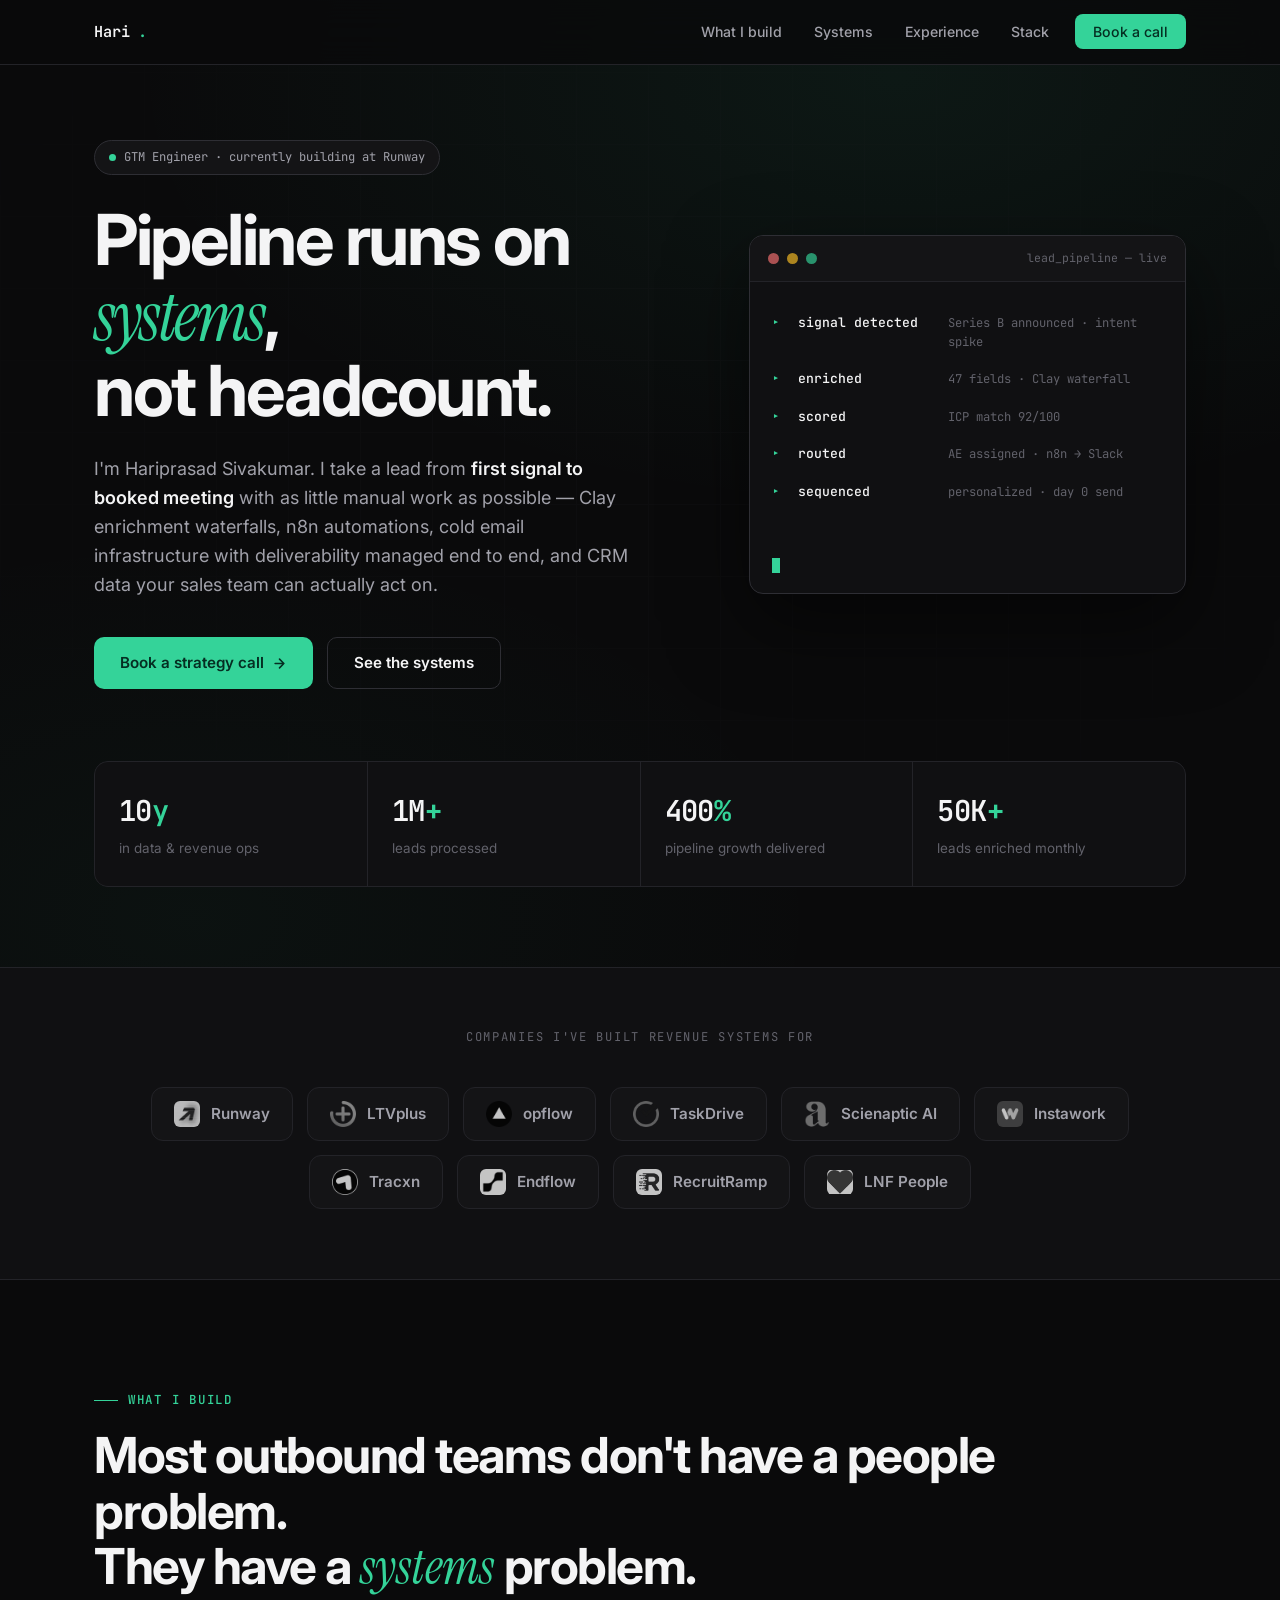
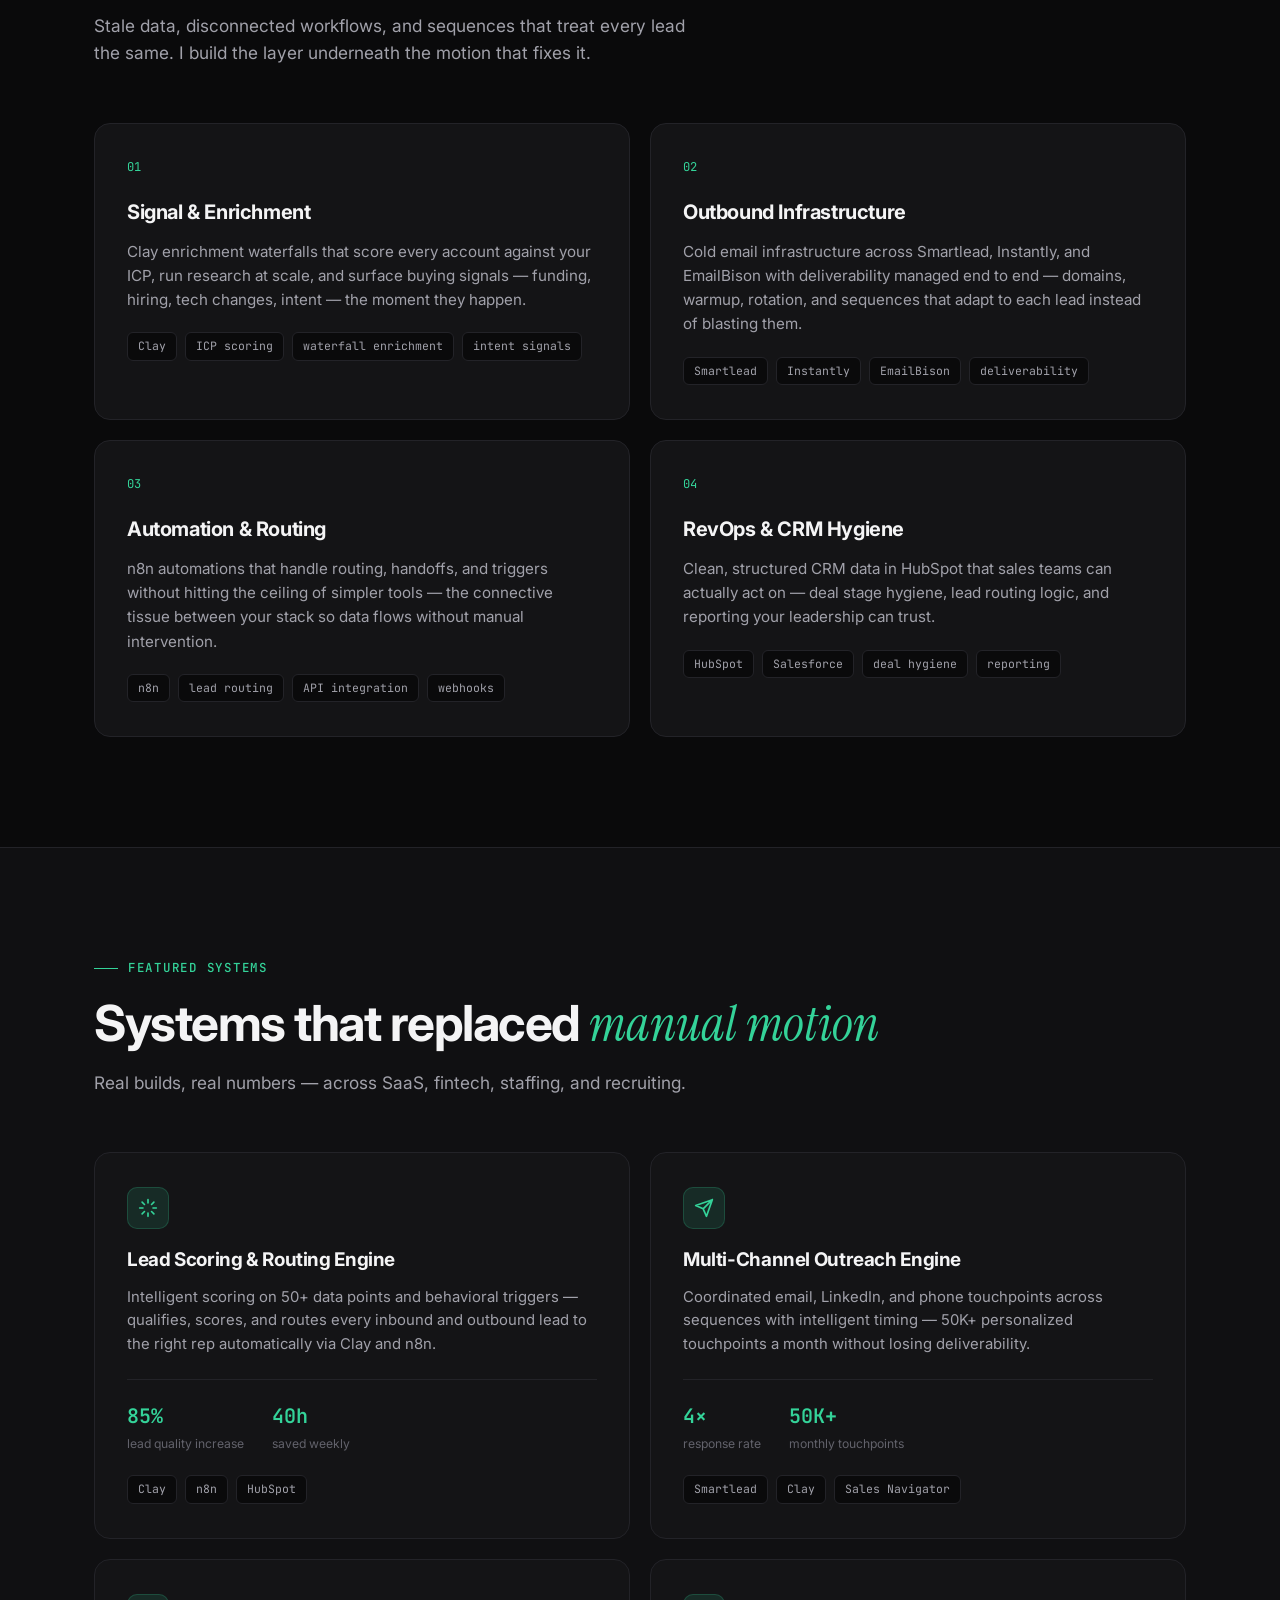
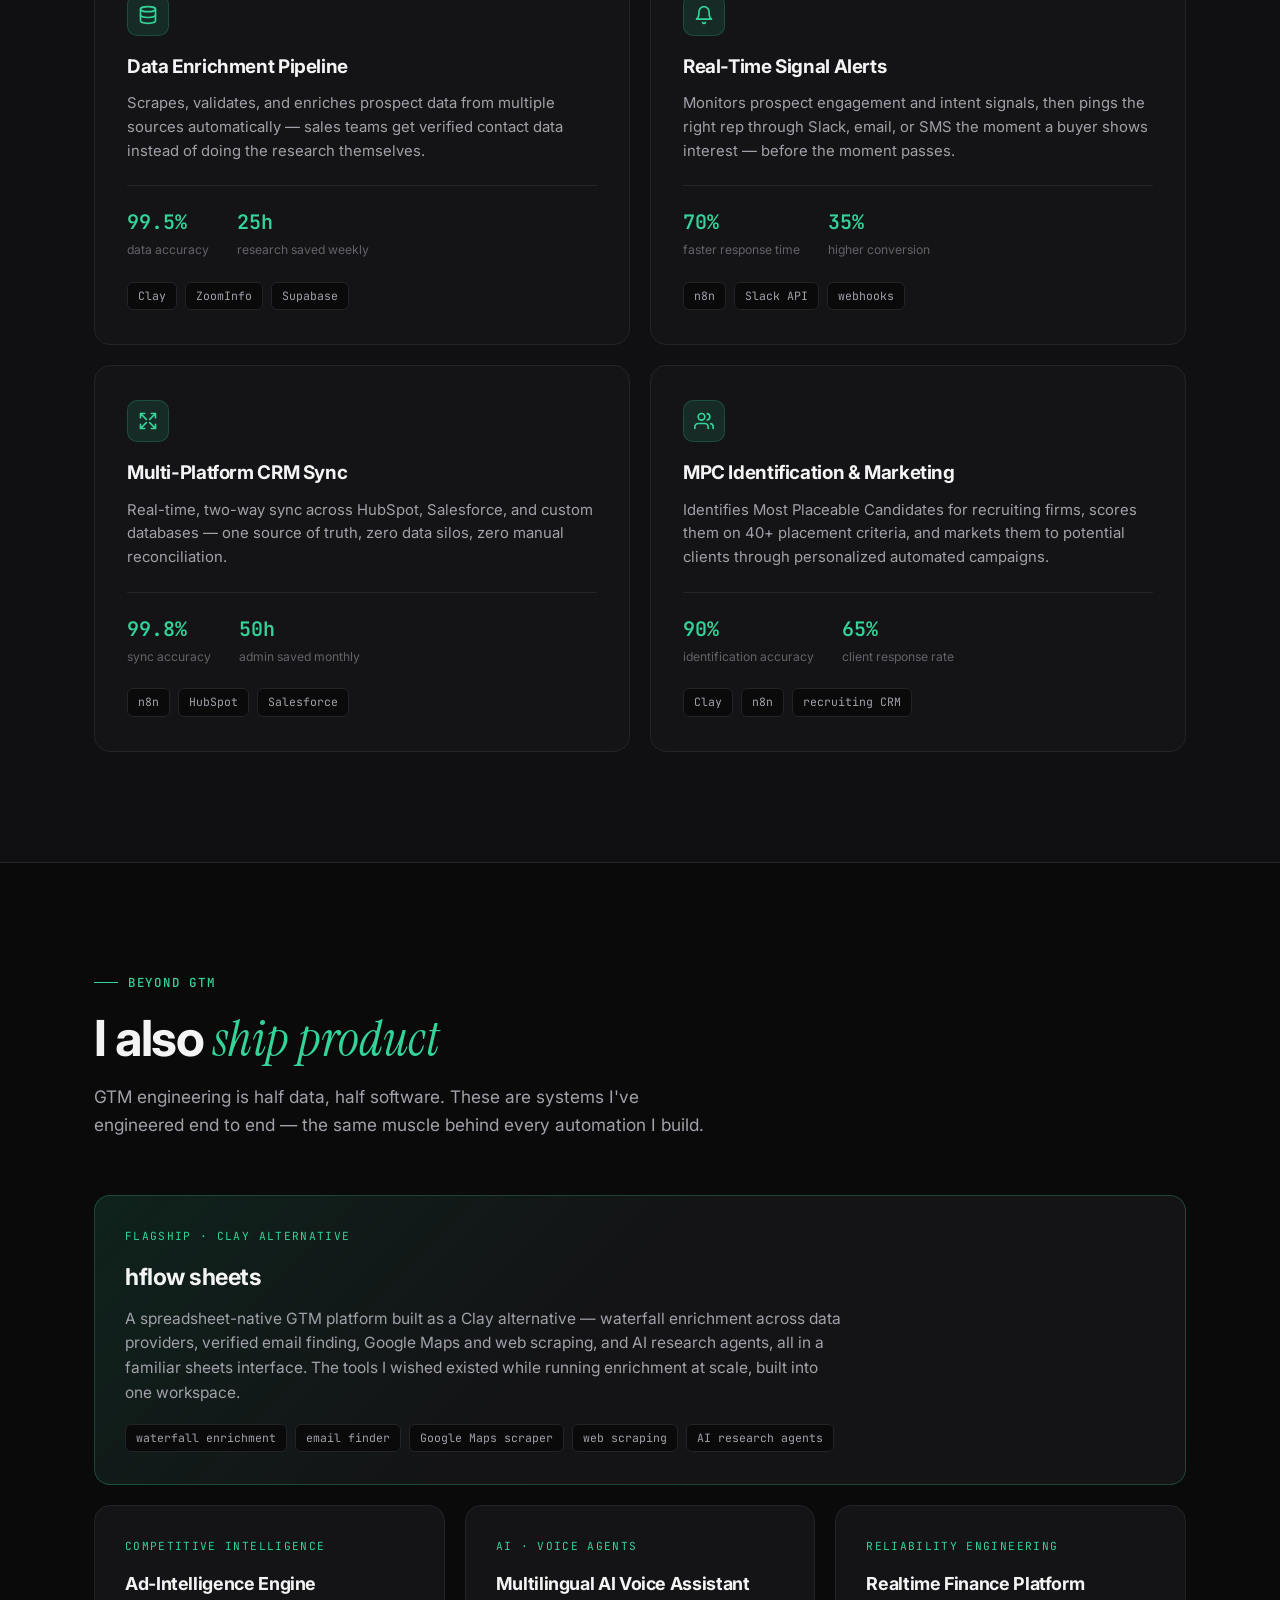
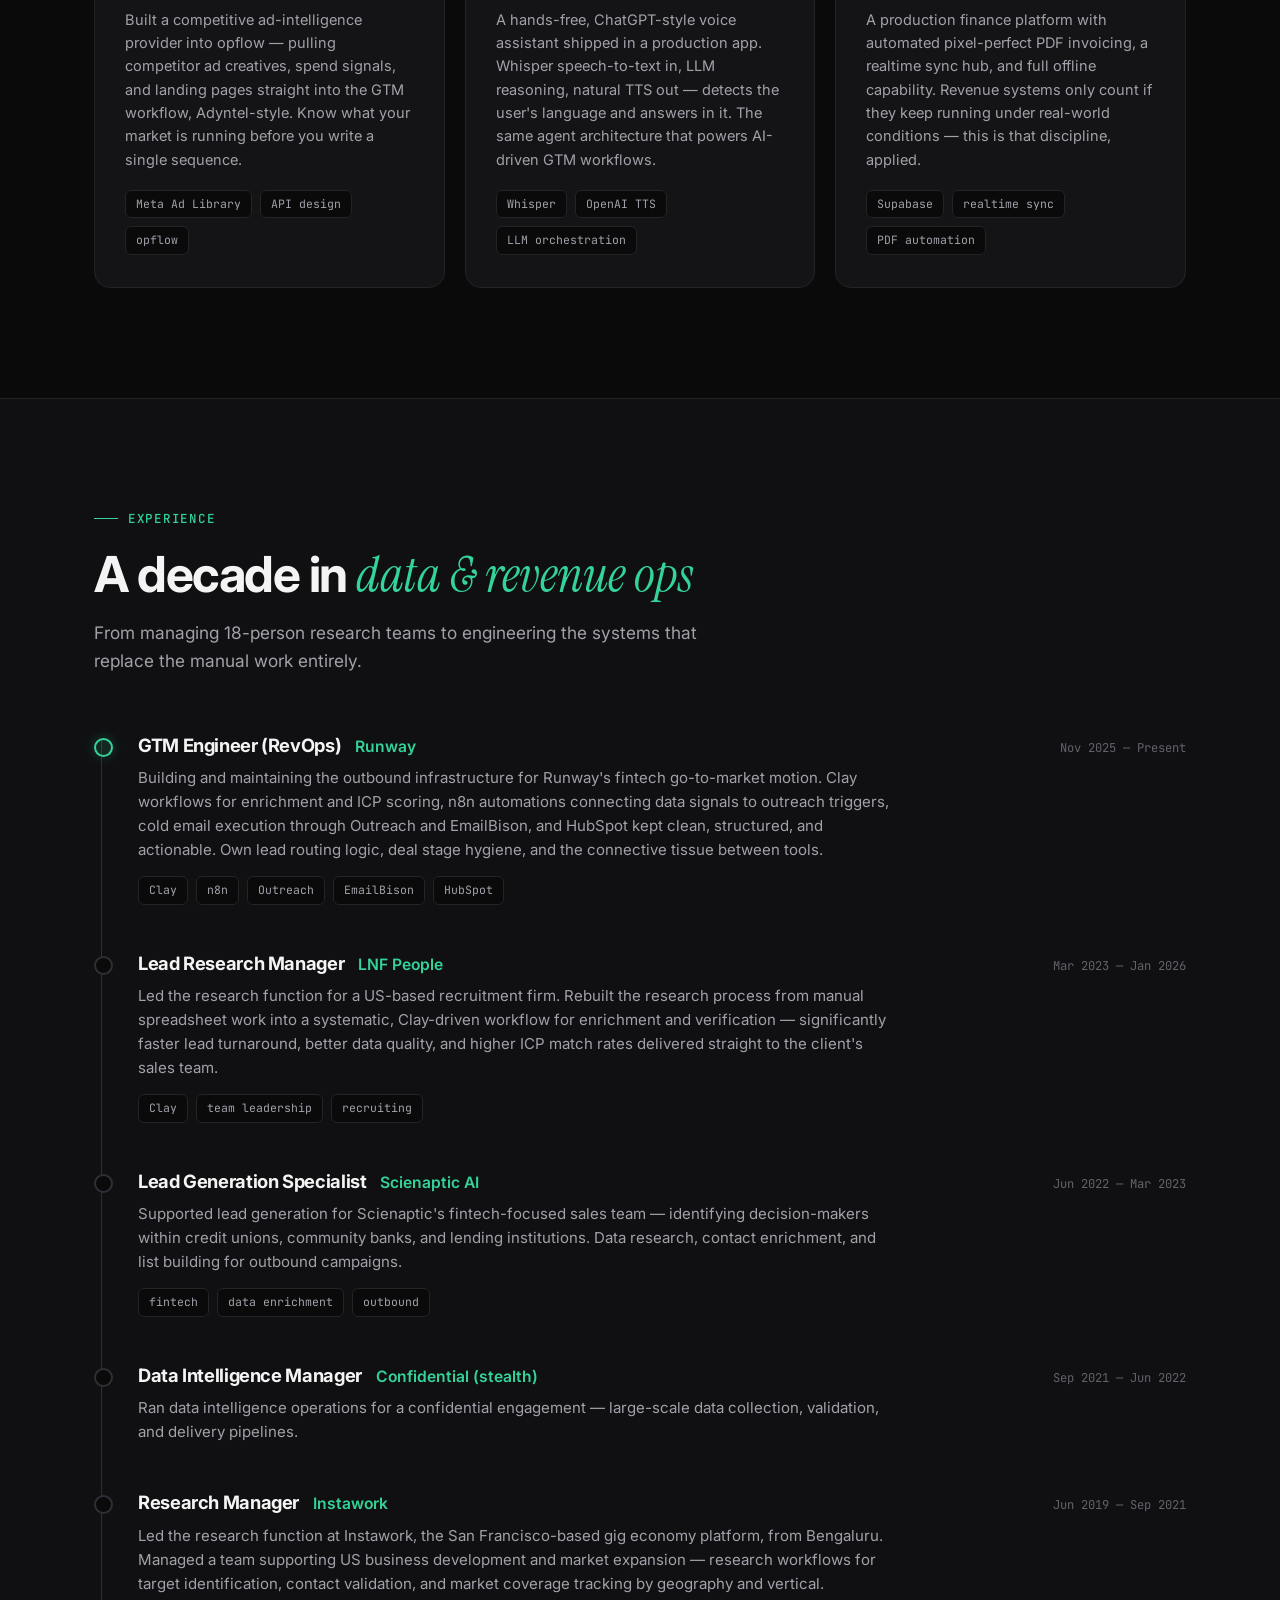
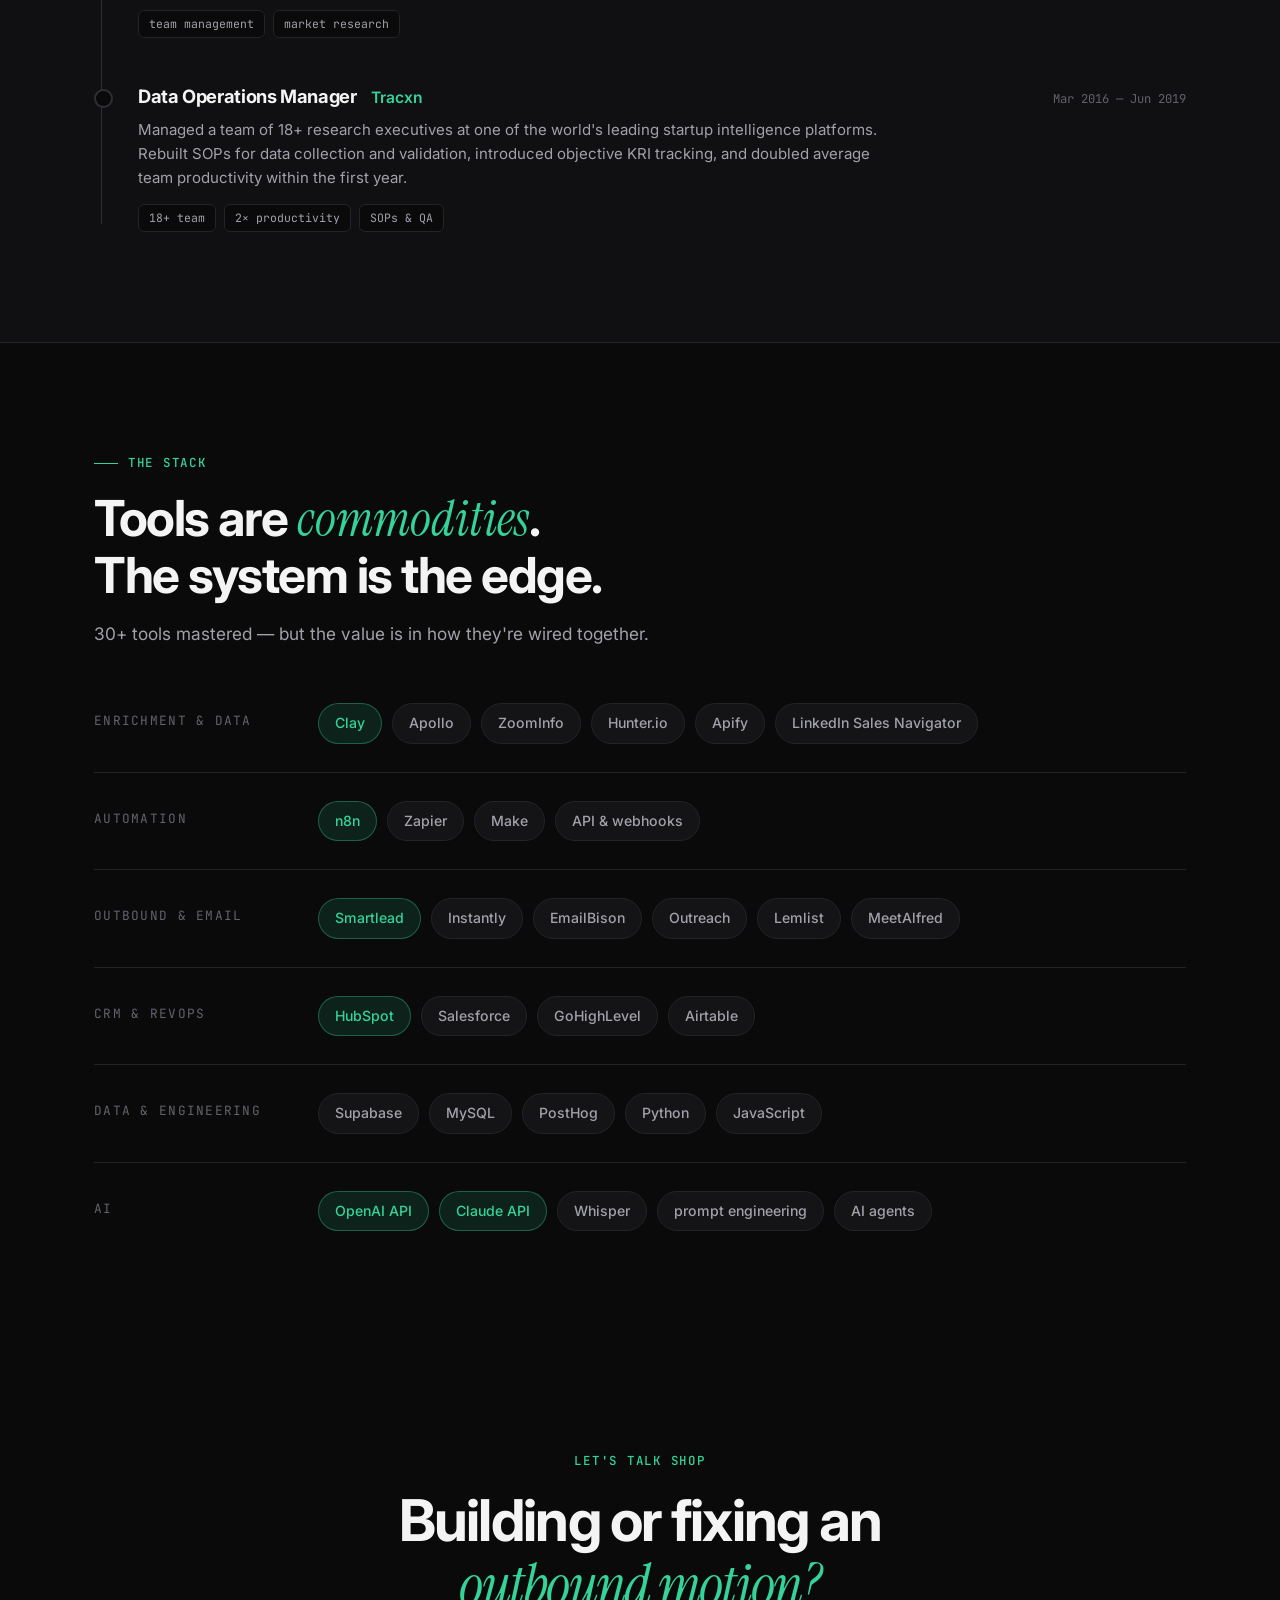
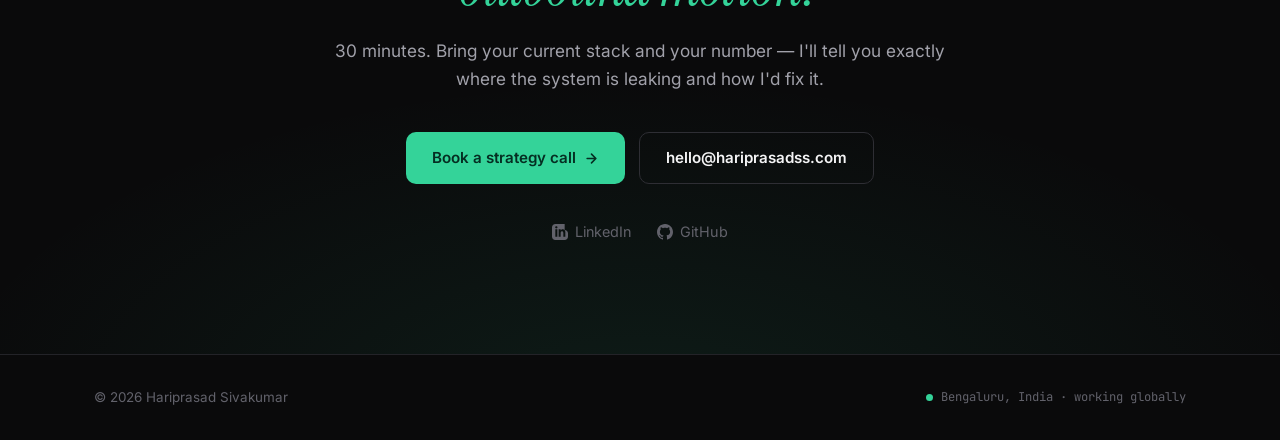
==== index.html @ 4c41e84b "Complete portfolio revamp: dark redesign, Netlify config, updated experience and clients - New singl" ====
<!DOCTYPE html>
<html lang="en">
<head>
    <meta charset="UTF-8">
    <meta name="viewport" content="width=device-width, initial-scale=1.0">
    <title>Hariprasad Sivakumar — GTM Engineer</title>
    <meta name="description" content="GTM Engineer. I take a lead from first signal to booked meeting with systems, not headcount. Clay, n8n, HubSpot, Smartlead. 10 years in data and revenue ops.">
    <meta property="og:title" content="Hariprasad Sivakumar — GTM Engineer">
    <meta property="og:description" content="I take a lead from first signal to booked meeting with systems, not headcount.">
    <meta property="og:type" content="website">
    <link rel="icon" href="data:image/svg+xml,%3Csvg xmlns='http://www.w3.org/2000/svg' viewBox='0 0 32 32'%3E%3Crect width='32' height='32' rx='7' fill='%230a0a0b'/%3E%3Cpath d='M9 7v18M23 7v18M9 16h14' stroke='%2334d399' stroke-width='3' stroke-linecap='round'/%3E%3C/svg%3E">
    <link rel="preconnect" href="https://fonts.googleapis.com">
    <link rel="preconnect" href="https://fonts.gstatic.com" crossorigin>
    <link href="https://fonts.googleapis.com/css2?family=Inter:wght@400;500;600;700;800&family=Instrument+Serif:ital@0;1&family=JetBrains+Mono:wght@400;500;600&display=swap" rel="stylesheet">
    <style>
        :root {
            --bg: #0a0a0b;
            --bg-elevated: #101012;
            --surface: #141416;
            --surface-hover: #1a1a1d;
            --border: #232328;
            --border-strong: #2e2e34;
            --text: #f4f4f5;
            --text-secondary: #a1a1aa;
            --text-muted: #62626b;
            --accent: #34d399;
            --accent-dim: rgba(52, 211, 153, 0.12);
            --accent-glow: rgba(52, 211, 153, 0.25);
            --serif: 'Instrument Serif', Georgia, serif;
            --mono: 'JetBrains Mono', ui-monospace, monospace;
            --sans: 'Inter', -apple-system, sans-serif;
        }

        * { margin: 0; padding: 0; box-sizing: border-box; }

        html { scroll-behavior: smooth; scroll-padding-top: 90px; }

        body {
            font-family: var(--sans);
            background: var(--bg);
            color: var(--text);
            line-height: 1.6;
            -webkit-font-smoothing: antialiased;
            overflow-x: hidden;
        }

        ::selection { background: var(--accent); color: #052e22; }

        /* ---------- Shared ---------- */
        .container { max-width: 1140px; margin: 0 auto; padding: 0 24px; }

        section { padding: 110px 0; }

        .kicker {
            font-family: var(--mono);
            font-size: 0.78rem;
            font-weight: 500;
            letter-spacing: 0.14em;
            text-transform: uppercase;
            color: var(--accent);
            display: flex;
            align-items: center;
            gap: 10px;
            margin-bottom: 18px;
        }

        .kicker::before {
            content: '';
            width: 24px;
            height: 1px;
            background: var(--accent);
        }

        .section-title {
            font-size: clamp(2rem, 4.5vw, 3.1rem);
            font-weight: 700;
            letter-spacing: -0.03em;
            line-height: 1.12;
            margin-bottom: 16px;
        }

        .section-title em {
            font-family: var(--serif);
            font-style: italic;
            font-weight: 400;
            color: var(--accent);
            letter-spacing: 0;
        }

        .section-sub {
            color: var(--text-secondary);
            font-size: 1.08rem;
            max-width: 620px;
        }

        /* Scroll reveal */
        .reveal {
            opacity: 0;
            transform: translateY(24px);
            transition: opacity 0.7s ease, transform 0.7s ease;
        }
        .reveal.visible { opacity: 1; transform: translateY(0); }

        @media (prefers-reduced-motion: reduce) {
            html { scroll-behavior: auto; }
            *, *::before, *::after { animation: none !important; transition: none !important; }
            .reveal { opacity: 1; transform: none; }
        }

        /* ---------- Nav ---------- */
        nav {
            position: fixed;
            top: 0; left: 0; right: 0;
            z-index: 100;
            background: rgba(10, 10, 11, 0.78);
            backdrop-filter: blur(16px);
            -webkit-backdrop-filter: blur(16px);
            border-bottom: 1px solid var(--border);
        }

        .nav-inner {
            max-width: 1140px;
            margin: 0 auto;
            padding: 0 24px;
            height: 64px;
            display: flex;
            align-items: center;
            justify-content: space-between;
        }

        .nav-logo {
            font-family: var(--mono);
            font-weight: 600;
            font-size: 0.95rem;
            color: var(--text);
            text-decoration: none;
            display: flex;
            align-items: center;
            gap: 8px;
        }

        .nav-logo .dot { color: var(--accent); }

        .nav-links {
            display: flex;
            align-items: center;
            gap: 4px;
            list-style: none;
        }

        .nav-links a {
            color: var(--text-secondary);
            text-decoration: none;
            font-size: 0.88rem;
            font-weight: 500;
            padding: 8px 14px;
            border-radius: 8px;
            transition: color 0.2s, background 0.2s;
        }

        .nav-links a:hover { color: var(--text); background: var(--surface); }

        .nav-cta {
            font-size: 0.88rem;
            font-weight: 600;
            color: #052e22 !important;
            background: var(--accent);
            padding: 9px 18px !important;
            border-radius: 8px;
            margin-left: 8px;
            transition: transform 0.2s, box-shadow 0.2s;
        }

        .nav-cta:hover {
            background: var(--accent) !important;
            color: #052e22 !important;
            transform: translateY(-1px);
            box-shadow: 0 4px 20px var(--accent-glow);
        }

        @media (max-width: 760px) {
            .nav-links li:not(.nav-cta-li) { display: none; }
        }

        /* ---------- Hero ---------- */
        .hero {
            min-height: 100vh;
            display: flex;
            align-items: center;
            padding: 140px 0 80px;
            position: relative;
        }

        .hero::before {
            content: '';
            position: absolute;
            inset: 0;
            background:
                radial-gradient(ellipse 60% 45% at 70% 8%, rgba(52, 211, 153, 0.07), transparent),
                radial-gradient(ellipse 50% 40% at 15% 95%, rgba(52, 211, 153, 0.04), transparent);
            pointer-events: none;
        }

        .hero::after {
            content: '';
            position: absolute;
            inset: 0;
            background-image:
                linear-gradient(var(--border) 1px, transparent 1px),
                linear-gradient(90deg, var(--border) 1px, transparent 1px);
            background-size: 72px 72px;
            opacity: 0.18;
            mask-image: radial-gradient(ellipse 70% 60% at 50% 40%, black, transparent);
            -webkit-mask-image: radial-gradient(ellipse 70% 60% at 50% 40%, black, transparent);
            pointer-events: none;
        }

        .hero-grid {
            display: grid;
            grid-template-columns: 1.15fr 0.85fr;
            gap: 64px;
            align-items: center;
            position: relative;
            z-index: 1;
        }

        .hero-badge {
            display: inline-flex;
            align-items: center;
            gap: 8px;
            font-family: var(--mono);
            font-size: 0.76rem;
            color: var(--text-secondary);
            border: 1px solid var(--border-strong);
            background: var(--surface);
            padding: 7px 14px;
            border-radius: 100px;
            margin-bottom: 28px;
        }

        .pulse {
            width: 7px; height: 7px;
            background: var(--accent);
            border-radius: 50%;
            animation: pulse 2s ease-in-out infinite;
        }

        @keyframes pulse {
            0%, 100% { box-shadow: 0 0 0 0 var(--accent-glow); }
            50% { box-shadow: 0 0 0 6px transparent; }
        }

        .hero h1 {
            font-size: clamp(2.6rem, 6vw, 4.4rem);
            font-weight: 700;
            letter-spacing: -0.035em;
            line-height: 1.06;
            margin-bottom: 26px;
        }

        .hero h1 em {
            font-family: var(--serif);
            font-style: italic;
            font-weight: 400;
            color: var(--accent);
        }

        .hero-sub {
            font-size: 1.13rem;
            color: var(--text-secondary);
            max-width: 540px;
            margin-bottom: 38px;
        }

        .hero-sub strong { color: var(--text); font-weight: 600; }

        .hero-ctas { display: flex; gap: 14px; flex-wrap: wrap; }

        .btn {
            display: inline-flex;
            align-items: center;
            gap: 8px;
            font-size: 0.95rem;
            font-weight: 600;
            text-decoration: none;
            padding: 13px 26px;
            border-radius: 10px;
            transition: transform 0.2s, box-shadow 0.2s, background 0.2s, border-color 0.2s;
        }

        .btn-primary {
            background: var(--accent);
            color: #052e22;
        }

        .btn-primary:hover {
            transform: translateY(-2px);
            box-shadow: 0 8px 30px var(--accent-glow);
        }

        .btn-ghost {
            color: var(--text);
            border: 1px solid var(--border-strong);
            background: transparent;
        }

        .btn-ghost:hover {
            border-color: var(--accent);
            background: var(--accent-dim);
            transform: translateY(-2px);
        }

        /* Terminal card */
        .terminal {
            background: var(--bg-elevated);
            border: 1px solid var(--border-strong);
            border-radius: 14px;
            overflow: hidden;
            box-shadow: 0 30px 80px rgba(0, 0, 0, 0.5);
            font-family: var(--mono);
        }

        .terminal-bar {
            display: flex;
            align-items: center;
            gap: 8px;
            padding: 13px 18px;
            border-bottom: 1px solid var(--border);
            background: var(--surface);
        }

        .t-dot { width: 11px; height: 11px; border-radius: 50%; background: var(--border-strong); }
        .t-dot:nth-child(1) { background: #f87171aa; }
        .t-dot:nth-child(2) { background: #fbbf24aa; }
        .t-dot:nth-child(3) { background: #34d399aa; }

        .terminal-bar span {
            margin-left: auto;
            font-size: 0.72rem;
            color: var(--text-muted);
        }

        .terminal-body { padding: 22px 22px 18px; min-height: 290px; }

        .t-line {
            display: flex;
            align-items: baseline;
            gap: 12px;
            font-size: 0.82rem;
            padding: 8px 0;
            opacity: 0;
            transform: translateX(-8px);
            transition: opacity 0.45s ease, transform 0.45s ease;
        }

        .t-line.on { opacity: 1; transform: translateX(0); }

        .t-step { color: var(--accent); width: 14px; flex-shrink: 0; }
        .t-label { color: var(--text); font-weight: 500; width: 138px; flex-shrink: 0; }
        .t-detail { color: var(--text-muted); font-size: 0.76rem; }

        .t-line.t-final .t-label, .t-line.t-final .t-detail { color: var(--accent); }

        .t-cursor {
            display: inline-block;
            width: 8px; height: 15px;
            background: var(--accent);
            vertical-align: text-bottom;
            animation: blink 1s step-end infinite;
            margin-top: 10px;
        }

        @keyframes blink { 50% { opacity: 0; } }

        /* Hero stats */
        .hero-stats {
            display: grid;
            grid-template-columns: repeat(4, 1fr);
            gap: 1px;
            background: var(--border);
            border: 1px solid var(--border);
            border-radius: 14px;
            overflow: hidden;
            margin-top: 72px;
            position: relative;
            z-index: 1;
        }

        .stat {
            background: var(--bg-elevated);
            padding: 26px 24px;
        }

        .stat-num {
            font-family: var(--mono);
            font-size: 1.8rem;
            font-weight: 600;
            color: var(--text);
            letter-spacing: -0.02em;
        }

        .stat-num span { color: var(--accent); }

        .stat-label {
            font-size: 0.84rem;
            color: var(--text-muted);
            margin-top: 4px;
        }

        @media (max-width: 920px) {
            .hero-grid { grid-template-columns: 1fr; gap: 48px; }
            .hero { min-height: auto; }
            .hero-stats { grid-template-columns: repeat(2, 1fr); }
        }

        /* ---------- Logo wall ---------- */
        .logos { padding: 60px 0 70px; border-top: 1px solid var(--border); border-bottom: 1px solid var(--border); background: var(--bg-elevated); }

        .logos-title {
            text-align: center;
            font-family: var(--mono);
            font-size: 0.76rem;
            letter-spacing: 0.14em;
            text-transform: uppercase;
            color: var(--text-muted);
            margin-bottom: 40px;
        }

        .logo-grid {
            display: flex;
            flex-wrap: wrap;
            justify-content: center;
            gap: 14px;
        }

        .logo-item {
            display: flex;
            align-items: center;
            gap: 11px;
            padding: 13px 22px;
            background: var(--surface);
            border: 1px solid var(--border);
            border-radius: 12px;
            transition: border-color 0.25s, transform 0.25s;
        }

        .logo-item:hover { border-color: var(--border-strong); transform: translateY(-2px); }

        .logo-item img {
            width: 26px; height: 26px;
            border-radius: 6px;
            object-fit: contain;
            filter: grayscale(100%);
            opacity: 0.75;
            transition: filter 0.25s, opacity 0.25s;
        }

        .logo-item:hover img { filter: grayscale(0%); opacity: 1; }

        .logo-item.text-only img { display: none; }

        .logo-item span {
            font-weight: 600;
            font-size: 0.95rem;
            color: var(--text-secondary);
            white-space: nowrap;
        }

        .logo-item:hover span { color: var(--text); }

        /* ---------- Pillars ---------- */
        .pillars-grid {
            display: grid;
            grid-template-columns: repeat(2, 1fr);
            gap: 20px;
            margin-top: 56px;
        }

        .pillar {
            background: var(--surface);
            border: 1px solid var(--border);
            border-radius: 16px;
            padding: 34px 32px;
            transition: border-color 0.25s, transform 0.25s;
            position: relative;
            overflow: hidden;
        }

        .pillar::after {
            content: '';
            position: absolute;
            top: 0; left: 32px; right: 32px;
            height: 1px;
            background: linear-gradient(90deg, transparent, var(--accent-glow), transparent);
            opacity: 0;
            transition: opacity 0.3s;
        }

        .pillar:hover { border-color: var(--border-strong); transform: translateY(-3px); }
        .pillar:hover::after { opacity: 1; }

        .pillar-num {
            font-family: var(--mono);
            font-size: 0.76rem;
            color: var(--accent);
            margin-bottom: 18px;
            display: block;
        }

        .pillar h3 { font-size: 1.25rem; font-weight: 700; letter-spacing: -0.02em; margin-bottom: 12px; }

        .pillar p { color: var(--text-secondary); font-size: 0.95rem; }

        .pillar-tags { display: flex; flex-wrap: wrap; gap: 8px; margin-top: 20px; }

        .tag {
            font-family: var(--mono);
            font-size: 0.72rem;
            color: var(--text-secondary);
            background: var(--bg);
            border: 1px solid var(--border);
            padding: 4px 10px;
            border-radius: 6px;
        }

        @media (max-width: 760px) { .pillars-grid { grid-template-columns: 1fr; } }

        /* ---------- Systems (case studies) ---------- */
        .systems { background: var(--bg-elevated); border-top: 1px solid var(--border); border-bottom: 1px solid var(--border); }

        .systems-grid {
            display: grid;
            grid-template-columns: repeat(2, 1fr);
            gap: 20px;
            margin-top: 56px;
        }

        .system-card {
            background: var(--surface);
            border: 1px solid var(--border);
            border-radius: 16px;
            padding: 34px 32px;
            display: flex;
            flex-direction: column;
            transition: border-color 0.25s, transform 0.25s;
        }

        .system-card:hover { border-color: var(--border-strong); transform: translateY(-3px); }

        .system-head {
            display: flex;
            align-items: center;
            justify-content: space-between;
            margin-bottom: 16px;
        }

        .system-icon {
            width: 42px; height: 42px;
            border-radius: 10px;
            background: var(--accent-dim);
            border: 1px solid rgba(52, 211, 153, 0.2);
            display: flex;
            align-items: center;
            justify-content: center;
            color: var(--accent);
        }

        .system-icon svg { width: 20px; height: 20px; }

        .system-card h3 { font-size: 1.18rem; font-weight: 700; letter-spacing: -0.02em; margin-bottom: 10px; }

        .system-card > p { color: var(--text-secondary); font-size: 0.93rem; flex-grow: 1; }

        .system-metrics {
            display: flex;
            gap: 28px;
            margin: 22px 0;
            padding-top: 20px;
            border-top: 1px solid var(--border);
        }

        .metric .m-num {
            font-family: var(--mono);
            font-size: 1.25rem;
            font-weight: 600;
            color: var(--accent);
        }

        .metric .m-label { font-size: 0.76rem; color: var(--text-muted); margin-top: 2px; }

        .system-tags { display: flex; flex-wrap: wrap; gap: 8px; }

        @media (max-width: 760px) { .systems-grid { grid-template-columns: 1fr; } }

        /* ---------- Builds (beyond GTM) ---------- */
        .builds-grid {
            display: grid;
            grid-template-columns: repeat(3, 1fr);
            gap: 20px;
            margin-top: 56px;
        }

        .build-card {
            background: var(--surface);
            border: 1px solid var(--border);
            border-radius: 16px;
            padding: 32px 30px;
            transition: border-color 0.25s, transform 0.25s;
        }

        .build-card:hover { border-color: var(--border-strong); transform: translateY(-3px); }

        .build-card.flagship {
            grid-column: 1 / -1;
            border-color: rgba(52, 211, 153, 0.25);
            background: linear-gradient(135deg, var(--accent-dim) 0%, var(--surface) 45%);
        }

        .build-card.flagship h3 { font-size: 1.45rem; }

        .build-card.flagship p { max-width: 720px; font-size: 0.97rem; }

        .build-kicker {
            font-family: var(--mono);
            font-size: 0.7rem;
            letter-spacing: 0.12em;
            text-transform: uppercase;
            color: var(--accent);
            margin-bottom: 14px;
            display: block;
        }

        .build-card h3 { font-size: 1.12rem; font-weight: 700; letter-spacing: -0.02em; margin-bottom: 10px; }

        .build-card p { color: var(--text-secondary); font-size: 0.91rem; margin-bottom: 18px; }

        @media (max-width: 860px) { .builds-grid { grid-template-columns: 1fr; } }

        /* ---------- Experience ---------- */
        .experience { background: var(--bg-elevated); border-top: 1px solid var(--border); border-bottom: 1px solid var(--border); }

        .timeline { margin-top: 56px; position: relative; }

        .timeline::before {
            content: '';
            position: absolute;
            left: 7px;
            top: 8px; bottom: 8px;
            width: 1px;
            background: var(--border-strong);
        }

        .t-entry {
            position: relative;
            padding: 0 0 44px 44px;
        }

        .t-entry:last-child { padding-bottom: 0; }

        .t-entry::before {
            content: '';
            position: absolute;
            left: 0;
            top: 7px;
            width: 15px; height: 15px;
            border-radius: 50%;
            background: var(--bg);
            border: 2px solid var(--border-strong);
            transition: border-color 0.25s, box-shadow 0.25s;
        }

        .t-entry:hover::before, .t-entry.current::before {
            border-color: var(--accent);
            box-shadow: 0 0 12px var(--accent-glow);
        }

        .t-entry.current::before { background: var(--accent-dim); }

        .t-meta {
            display: flex;
            align-items: baseline;
            gap: 14px;
            flex-wrap: wrap;
            margin-bottom: 6px;
        }

        .t-role { font-size: 1.15rem; font-weight: 700; letter-spacing: -0.02em; }

        .t-company { color: var(--accent); font-weight: 600; font-size: 0.98rem; }

        .t-dates {
            font-family: var(--mono);
            font-size: 0.76rem;
            color: var(--text-muted);
            margin-left: auto;
        }

        .t-entry p { color: var(--text-secondary); font-size: 0.94rem; max-width: 760px; }

        .t-entry .pillar-tags { margin-top: 14px; }

        /* ---------- Stack ---------- */
        .stack-groups { margin-top: 56px; display: flex; flex-direction: column; gap: 28px; }

        .stack-group {
            display: grid;
            grid-template-columns: 200px 1fr;
            gap: 24px;
            padding-bottom: 28px;
            border-bottom: 1px solid var(--border);
        }

        .stack-group:last-child { border-bottom: none; padding-bottom: 0; }

        .stack-group-name {
            font-family: var(--mono);
            font-size: 0.8rem;
            letter-spacing: 0.1em;
            text-transform: uppercase;
            color: var(--text-muted);
            padding-top: 8px;
        }

        .stack-chips { display: flex; flex-wrap: wrap; gap: 10px; }

        .chip {
            font-size: 0.88rem;
            font-weight: 500;
            color: var(--text-secondary);
            background: var(--surface);
            border: 1px solid var(--border);
            padding: 8px 16px;
            border-radius: 100px;
            transition: border-color 0.2s, color 0.2s, transform 0.2s;
        }

        .chip:hover { border-color: var(--accent); color: var(--text); transform: translateY(-2px); }

        .chip.featured { border-color: rgba(52, 211, 153, 0.35); color: var(--accent); background: var(--accent-dim); }

        @media (max-width: 700px) { .stack-group { grid-template-columns: 1fr; gap: 12px; } }

        /* ---------- Contact ---------- */
        .contact {
            text-align: center;
            position: relative;
            overflow: hidden;
        }

        .contact::before {
            content: '';
            position: absolute;
            inset: 0;
            background: radial-gradient(ellipse 55% 55% at 50% 110%, rgba(52, 211, 153, 0.09), transparent);
            pointer-events: none;
        }

        .contact-inner { position: relative; z-index: 1; max-width: 680px; margin: 0 auto; }

        .contact .kicker { justify-content: center; }
        .contact .kicker::before { display: none; }

        .contact h2 {
            font-size: clamp(2.2rem, 5vw, 3.6rem);
            font-weight: 700;
            letter-spacing: -0.03em;
            line-height: 1.1;
            margin-bottom: 20px;
        }

        .contact h2 em {
            font-family: var(--serif);
            font-style: italic;
            font-weight: 400;
            color: var(--accent);
        }

        .contact p { color: var(--text-secondary); font-size: 1.08rem; margin-bottom: 40px; }

        .contact-ctas { display: flex; gap: 14px; justify-content: center; flex-wrap: wrap; margin-bottom: 36px; }

        .contact-links {
            display: flex;
            gap: 26px;
            justify-content: center;
            font-size: 0.9rem;
        }

        .contact-links a {
            color: var(--text-muted);
            text-decoration: none;
            transition: color 0.2s;
            display: inline-flex;
            align-items: center;
            gap: 7px;
        }

        .contact-links a:hover { color: var(--accent); }

        .contact-links svg { width: 16px; height: 16px; }

        /* ---------- Footer ---------- */
        footer {
            border-top: 1px solid var(--border);
            padding: 32px 0;
        }

        .footer-inner {
            display: flex;
            align-items: center;
            justify-content: space-between;
            gap: 16px;
            flex-wrap: wrap;
        }

        footer p { font-size: 0.84rem; color: var(--text-muted); }

        footer .footer-loc {
            font-family: var(--mono);
            font-size: 0.76rem;
            display: flex;
            align-items: center;
            gap: 8px;
        }
    </style>
</head>
<body>

    <!-- ============ NAV ============ -->
    <nav>
        <div class="nav-inner">
            <a href="#" class="nav-logo">Hari<span class="dot">.</span></a>
            <ul class="nav-links">
                <li><a href="#work">What I build</a></li>
                <li><a href="#systems">Systems</a></li>
                <li><a href="#experience">Experience</a></li>
                <li><a href="#stack">Stack</a></li>
                <li class="nav-cta-li"><a href="https://calendly.com/harigtm/30min" target="_blank" rel="noopener" class="nav-cta">Book a call</a></li>
            </ul>
        </div>
    </nav>

    <!-- ============ HERO ============ -->
    <header class="hero">
        <div class="container">
            <div class="hero-grid">
                <div>
                    <div class="hero-badge"><span class="pulse"></span> GTM Engineer · currently building at Runway</div>
                    <h1>Pipeline runs on <em>systems</em>,<br>not headcount.</h1>
                    <p class="hero-sub">I'm Hariprasad Sivakumar. I take a lead from <strong>first signal to booked meeting</strong> with as little manual work as possible — Clay enrichment waterfalls, n8n automations, cold email infrastructure with deliverability managed end to end, and CRM data your sales team can actually act on.</p>
                    <div class="hero-ctas">
                        <a href="https://calendly.com/harigtm/30min" target="_blank" rel="noopener" class="btn btn-primary">Book a strategy call
                            <svg width="15" height="15" viewBox="0 0 24 24" fill="none" stroke="currentColor" stroke-width="2.5" stroke-linecap="round" stroke-linejoin="round"><path d="M5 12h14M12 5l7 7-7 7"/></svg>
                        </a>
                        <a href="#systems" class="btn btn-ghost">See the systems</a>
                    </div>
                </div>
                <div class="terminal" aria-hidden="true">
                    <div class="terminal-bar">
                        <div class="t-dot"></div><div class="t-dot"></div><div class="t-dot"></div>
                        <span>lead_pipeline — live</span>
                    </div>
                    <div class="terminal-body" id="pipeline">
                        <div class="t-line"><span class="t-step">▸</span><span class="t-label">signal detected</span><span class="t-detail">Series B announced · intent spike</span></div>
                        <div class="t-line"><span class="t-step">▸</span><span class="t-label">enriched</span><span class="t-detail">47 fields · Clay waterfall</span></div>
                        <div class="t-line"><span class="t-step">▸</span><span class="t-label">scored</span><span class="t-detail">ICP match 92/100</span></div>
                        <div class="t-line"><span class="t-step">▸</span><span class="t-label">routed</span><span class="t-detail">AE assigned · n8n → Slack</span></div>
                        <div class="t-line"><span class="t-step">▸</span><span class="t-label">sequenced</span><span class="t-detail">personalized · day 0 send</span></div>
                        <div class="t-line t-final"><span class="t-step">✓</span><span class="t-label">meeting booked</span><span class="t-detail">calendar invite accepted</span></div>
                        <span class="t-cursor"></span>
                    </div>
                </div>
            </div>
            <div class="hero-stats reveal">
                <div class="stat"><div class="stat-num">10<span>y</span></div><div class="stat-label">in data &amp; revenue ops</div></div>
                <div class="stat"><div class="stat-num">1M<span>+</span></div><div class="stat-label">leads processed</div></div>
                <div class="stat"><div class="stat-num">400<span>%</span></div><div class="stat-label">pipeline growth delivered</div></div>
                <div class="stat"><div class="stat-num">50K<span>+</span></div><div class="stat-label">leads enriched monthly</div></div>
            </div>
        </div>
    </header>

    <!-- ============ LOGO WALL ============ -->
    <div class="logos">
        <div class="container">
            <div class="logos-title">Companies I've built revenue systems for</div>
            <div class="logo-grid">
                <div class="logo-item"><img src="assets/logos/runway.png" alt="Runway logo" loading="lazy" onerror="this.parentElement.classList.add('text-only')"><span>Runway</span></div>
                <div class="logo-item"><img src="assets/logos/ltvplus.png" alt="LTVplus logo" loading="lazy" onerror="this.parentElement.classList.add('text-only')"><span>LTVplus</span></div>
                <div class="logo-item"><img src="assets/logos/opflow.png" alt="opflow logo" loading="lazy" onerror="this.parentElement.classList.add('text-only')"><span>opflow</span></div>
                <div class="logo-item"><img src="assets/logos/taskdrive.png" alt="TaskDrive logo" loading="lazy" onerror="this.parentElement.classList.add('text-only')"><span>TaskDrive</span></div>
                <div class="logo-item"><img src="assets/logos/scienaptic.png" alt="Scienaptic AI logo" loading="lazy" onerror="this.parentElement.classList.add('text-only')"><span>Scienaptic AI</span></div>
                <div class="logo-item"><img src="assets/logos/instawork.png" alt="Instawork logo" loading="lazy" onerror="this.parentElement.classList.add('text-only')"><span>Instawork</span></div>
                <div class="logo-item"><img src="assets/logos/tracxn.png" alt="Tracxn logo" loading="lazy" onerror="this.parentElement.classList.add('text-only')"><span>Tracxn</span></div>
                <div class="logo-item"><img src="assets/logos/endflow.png" alt="Endflow logo" loading="lazy" onerror="this.parentElement.classList.add('text-only')"><span>Endflow</span></div>
                <div class="logo-item"><img src="assets/logos/recruitramp.png" alt="RecruitRamp logo" loading="lazy" onerror="this.parentElement.classList.add('text-only')"><span>RecruitRamp</span></div>
                <div class="logo-item"><img src="assets/logos/lnfpeople.png" alt="LNF People logo" loading="lazy" onerror="this.parentElement.classList.add('text-only')"><span>LNF People</span></div>
            </div>
        </div>
    </div>

    <!-- ============ PILLARS ============ -->
    <section id="work">
        <div class="container">
            <div class="reveal">
                <div class="kicker">What I build</div>
                <h2 class="section-title">Most outbound teams don't have a people problem.<br>They have a <em>systems</em> problem.</h2>
                <p class="section-sub">Stale data, disconnected workflows, and sequences that treat every lead the same. I build the layer underneath the motion that fixes it.</p>
            </div>
            <div class="pillars-grid">
                <div class="pillar reveal">
                    <span class="pillar-num">01</span>
                    <h3>Signal &amp; Enrichment</h3>
                    <p>Clay enrichment waterfalls that score every account against your ICP, run research at scale, and surface buying signals — funding, hiring, tech changes, intent — the moment they happen.</p>
                    <div class="pillar-tags"><span class="tag">Clay</span><span class="tag">ICP scoring</span><span class="tag">waterfall enrichment</span><span class="tag">intent signals</span></div>
                </div>
                <div class="pillar reveal">
                    <span class="pillar-num">02</span>
                    <h3>Outbound Infrastructure</h3>
                    <p>Cold email infrastructure across Smartlead, Instantly, and EmailBison with deliverability managed end to end — domains, warmup, rotation, and sequences that adapt to each lead instead of blasting them.</p>
                    <div class="pillar-tags"><span class="tag">Smartlead</span><span class="tag">Instantly</span><span class="tag">EmailBison</span><span class="tag">deliverability</span></div>
                </div>
                <div class="pillar reveal">
                    <span class="pillar-num">03</span>
                    <h3>Automation &amp; Routing</h3>
                    <p>n8n automations that handle routing, handoffs, and triggers without hitting the ceiling of simpler tools — the connective tissue between your stack so data flows without manual intervention.</p>
                    <div class="pillar-tags"><span class="tag">n8n</span><span class="tag">lead routing</span><span class="tag">API integration</span><span class="tag">webhooks</span></div>
                </div>
                <div class="pillar reveal">
                    <span class="pillar-num">04</span>
                    <h3>RevOps &amp; CRM Hygiene</h3>
                    <p>Clean, structured CRM data in HubSpot that sales teams can actually act on — deal stage hygiene, lead routing logic, and reporting your leadership can trust.</p>
                    <div class="pillar-tags"><span class="tag">HubSpot</span><span class="tag">Salesforce</span><span class="tag">deal hygiene</span><span class="tag">reporting</span></div>
                </div>
            </div>
        </div>
    </section>

    <!-- ============ SYSTEMS ============ -->
    <section class="systems" id="systems">
        <div class="container">
            <div class="reveal">
                <div class="kicker">Featured systems</div>
                <h2 class="section-title">Systems that replaced <em>manual motion</em></h2>
                <p class="section-sub">Real builds, real numbers — across SaaS, fintech, staffing, and recruiting.</p>
            </div>
            <div class="systems-grid">
                <div class="system-card reveal">
                    <div class="system-head">
                        <div class="system-icon"><svg viewBox="0 0 24 24" fill="none" stroke="currentColor" stroke-width="2" stroke-linecap="round" stroke-linejoin="round"><path d="M12 2v4M12 18v4M4.93 4.93l2.83 2.83M16.24 16.24l2.83 2.83M2 12h4M18 12h4M4.93 19.07l2.83-2.83M16.24 7.76l2.83-2.83"/></svg></div>
                    </div>
                    <h3>Lead Scoring &amp; Routing Engine</h3>
                    <p>Intelligent scoring on 50+ data points and behavioral triggers — qualifies, scores, and routes every inbound and outbound lead to the right rep automatically via Clay and n8n.</p>
                    <div class="system-metrics">
                        <div class="metric"><div class="m-num">85%</div><div class="m-label">lead quality increase</div></div>
                        <div class="metric"><div class="m-num">40h</div><div class="m-label">saved weekly</div></div>
                    </div>
                    <div class="system-tags"><span class="tag">Clay</span><span class="tag">n8n</span><span class="tag">HubSpot</span></div>
                </div>
                <div class="system-card reveal">
                    <div class="system-head">
                        <div class="system-icon"><svg viewBox="0 0 24 24" fill="none" stroke="currentColor" stroke-width="2" stroke-linecap="round" stroke-linejoin="round"><path d="M22 2L11 13M22 2l-7 20-4-9-9-4 20-7z"/></svg></div>
                    </div>
                    <h3>Multi-Channel Outreach Engine</h3>
                    <p>Coordinated email, LinkedIn, and phone touchpoints across sequences with intelligent timing — 50K+ personalized touchpoints a month without losing deliverability.</p>
                    <div class="system-metrics">
                        <div class="metric"><div class="m-num">4×</div><div class="m-label">response rate</div></div>
                        <div class="metric"><div class="m-num">50K+</div><div class="m-label">monthly touchpoints</div></div>
                    </div>
                    <div class="system-tags"><span class="tag">Smartlead</span><span class="tag">Clay</span><span class="tag">Sales Navigator</span></div>
                </div>
                <div class="system-card reveal">
                    <div class="system-head">
                        <div class="system-icon"><svg viewBox="0 0 24 24" fill="none" stroke="currentColor" stroke-width="2" stroke-linecap="round" stroke-linejoin="round"><ellipse cx="12" cy="5" rx="9" ry="3"/><path d="M21 12c0 1.66-4 3-9 3s-9-1.34-9-3"/><path d="M3 5v14c0 1.66 4 3 9 3s9-1.34 9-3V5"/></svg></div>
                    </div>
                    <h3>Data Enrichment Pipeline</h3>
                    <p>Scrapes, validates, and enriches prospect data from multiple sources automatically — sales teams get verified contact data instead of doing the research themselves.</p>
                    <div class="system-metrics">
                        <div class="metric"><div class="m-num">99.5%</div><div class="m-label">data accuracy</div></div>
                        <div class="metric"><div class="m-num">25h</div><div class="m-label">research saved weekly</div></div>
                    </div>
                    <div class="system-tags"><span class="tag">Clay</span><span class="tag">ZoomInfo</span><span class="tag">Supabase</span></div>
                </div>
                <div class="system-card reveal">
                    <div class="system-head">
                        <div class="system-icon"><svg viewBox="0 0 24 24" fill="none" stroke="currentColor" stroke-width="2" stroke-linecap="round" stroke-linejoin="round"><path d="M18 8A6 6 0 0 0 6 8c0 7-3 9-3 9h18s-3-2-3-9"/><path d="M13.73 21a2 2 0 0 1-3.46 0"/></svg></div>
                    </div>
                    <h3>Real-Time Signal Alerts</h3>
                    <p>Monitors prospect engagement and intent signals, then pings the right rep through Slack, email, or SMS the moment a buyer shows interest — before the moment passes.</p>
                    <div class="system-metrics">
                        <div class="metric"><div class="m-num">70%</div><div class="m-label">faster response time</div></div>
                        <div class="metric"><div class="m-num">35%</div><div class="m-label">higher conversion</div></div>
                    </div>
                    <div class="system-tags"><span class="tag">n8n</span><span class="tag">Slack API</span><span class="tag">webhooks</span></div>
                </div>
                <div class="system-card reveal">
                    <div class="system-head">
                        <div class="system-icon"><svg viewBox="0 0 24 24" fill="none" stroke="currentColor" stroke-width="2" stroke-linecap="round" stroke-linejoin="round"><path d="M16 3h5v5M8 3H3v5M3 16v5h5M21 16v5h-5M21 3l-7 7M3 3l7 7M3 21l7-7M21 21l-7-7"/></svg></div>
                    </div>
                    <h3>Multi-Platform CRM Sync</h3>
                    <p>Real-time, two-way sync across HubSpot, Salesforce, and custom databases — one source of truth, zero data silos, zero manual reconciliation.</p>
                    <div class="system-metrics">
                        <div class="metric"><div class="m-num">99.8%</div><div class="m-label">sync accuracy</div></div>
                        <div class="metric"><div class="m-num">50h</div><div class="m-label">admin saved monthly</div></div>
                    </div>
                    <div class="system-tags"><span class="tag">n8n</span><span class="tag">HubSpot</span><span class="tag">Salesforce</span></div>
                </div>
                <div class="system-card reveal">
                    <div class="system-head">
                        <div class="system-icon"><svg viewBox="0 0 24 24" fill="none" stroke="currentColor" stroke-width="2" stroke-linecap="round" stroke-linejoin="round"><path d="M17 21v-2a4 4 0 0 0-4-4H5a4 4 0 0 0-4 4v2"/><circle cx="9" cy="7" r="4"/><path d="M23 21v-2a4 4 0 0 0-3-3.87M16 3.13a4 4 0 0 1 0 7.75"/></svg></div>
                    </div>
                    <h3>MPC Identification &amp; Marketing</h3>
                    <p>Identifies Most Placeable Candidates for recruiting firms, scores them on 40+ placement criteria, and markets them to potential clients through personalized automated campaigns.</p>
                    <div class="system-metrics">
                        <div class="metric"><div class="m-num">90%</div><div class="m-label">identification accuracy</div></div>
                        <div class="metric"><div class="m-num">65%</div><div class="m-label">client response rate</div></div>
                    </div>
                    <div class="system-tags"><span class="tag">Clay</span><span class="tag">n8n</span><span class="tag">recruiting CRM</span></div>
                </div>
            </div>
        </div>
    </section>

    <!-- ============ BUILDS (beyond GTM) ============ -->
    <section id="builds">
        <div class="container">
            <div class="reveal">
                <div class="kicker">Beyond GTM</div>
                <h2 class="section-title">I also <em>ship product</em></h2>
                <p class="section-sub">GTM engineering is half data, half software. These are systems I've engineered end to end — the same muscle behind every automation I build.</p>
            </div>
            <div class="builds-grid">
                <div class="build-card flagship reveal">
                    <span class="build-kicker">Flagship · Clay alternative</span>
                    <h3>hflow sheets</h3>
                    <p>A spreadsheet-native GTM platform built as a Clay alternative — waterfall enrichment across data providers, verified email finding, Google Maps and web scraping, and AI research agents, all in a familiar sheets interface. The tools I wished existed while running enrichment at scale, built into one workspace.</p>
                    <div class="system-tags"><span class="tag">waterfall enrichment</span><span class="tag">email finder</span><span class="tag">Google Maps scraper</span><span class="tag">web scraping</span><span class="tag">AI research agents</span></div>
                </div>
                <div class="build-card reveal">
                    <span class="build-kicker">Competitive intelligence</span>
                    <h3>Ad-Intelligence Engine</h3>
                    <p>Built a competitive ad-intelligence provider into opflow — pulling competitor ad creatives, spend signals, and landing pages straight into the GTM workflow, Adyntel-style. Know what your market is running before you write a single sequence.</p>
                    <div class="system-tags"><span class="tag">Meta Ad Library</span><span class="tag">API design</span><span class="tag">opflow</span></div>
                </div>
                <div class="build-card reveal">
                    <span class="build-kicker">AI · Voice agents</span>
                    <h3>Multilingual AI Voice Assistant</h3>
                    <p>A hands-free, ChatGPT-style voice assistant shipped in a production app. Whisper speech-to-text in, LLM reasoning, natural TTS out — detects the user's language and answers in it. The same agent architecture that powers AI-driven GTM workflows.</p>
                    <div class="system-tags"><span class="tag">Whisper</span><span class="tag">OpenAI TTS</span><span class="tag">LLM orchestration</span></div>
                </div>
                <div class="build-card reveal">
                    <span class="build-kicker">Reliability engineering</span>
                    <h3>Realtime Finance Platform</h3>
                    <p>A production finance platform with automated pixel-perfect PDF invoicing, a realtime sync hub, and full offline capability. Revenue systems only count if they keep running under real-world conditions — this is that discipline, applied.</p>
                    <div class="system-tags"><span class="tag">Supabase</span><span class="tag">realtime sync</span><span class="tag">PDF automation</span></div>
                </div>
            </div>
        </div>
    </section>

    <!-- ============ EXPERIENCE ============ -->
    <section class="experience" id="experience">
        <div class="container">
            <div class="reveal">
                <div class="kicker">Experience</div>
                <h2 class="section-title">A decade in <em>data &amp; revenue ops</em></h2>
                <p class="section-sub">From managing 18-person research teams to engineering the systems that replace the manual work entirely.</p>
            </div>
            <div class="timeline">
                <div class="t-entry current reveal">
                    <div class="t-meta">
                        <span class="t-role">GTM Engineer (RevOps)</span>
                        <span class="t-company">Runway</span>
                        <span class="t-dates">Nov 2025 — Present</span>
                    </div>
                    <p>Building and maintaining the outbound infrastructure for Runway's fintech go-to-market motion. Clay workflows for enrichment and ICP scoring, n8n automations connecting data signals to outreach triggers, cold email execution through Outreach and EmailBison, and HubSpot kept clean, structured, and actionable. Own lead routing logic, deal stage hygiene, and the connective tissue between tools.</p>
                    <div class="pillar-tags"><span class="tag">Clay</span><span class="tag">n8n</span><span class="tag">Outreach</span><span class="tag">EmailBison</span><span class="tag">HubSpot</span></div>
                </div>
                <div class="t-entry reveal">
                    <div class="t-meta">
                        <span class="t-role">Lead Research Manager</span>
                        <span class="t-company">LNF People</span>
                        <span class="t-dates">Mar 2023 — Jan 2026</span>
                    </div>
                    <p>Led the research function for a US-based recruitment firm. Rebuilt the research process from manual spreadsheet work into a systematic, Clay-driven workflow for enrichment and verification — significantly faster lead turnaround, better data quality, and higher ICP match rates delivered straight to the client's sales team.</p>
                    <div class="pillar-tags"><span class="tag">Clay</span><span class="tag">team leadership</span><span class="tag">recruiting</span></div>
                </div>
                <div class="t-entry reveal">
                    <div class="t-meta">
                        <span class="t-role">Lead Generation Specialist</span>
                        <span class="t-company">Scienaptic AI</span>
                        <span class="t-dates">Jun 2022 — Mar 2023</span>
                    </div>
                    <p>Supported lead generation for Scienaptic's fintech-focused sales team — identifying decision-makers within credit unions, community banks, and lending institutions. Data research, contact enrichment, and list building for outbound campaigns.</p>
                    <div class="pillar-tags"><span class="tag">fintech</span><span class="tag">data enrichment</span><span class="tag">outbound</span></div>
                </div>
                <div class="t-entry reveal">
                    <div class="t-meta">
                        <span class="t-role">Data Intelligence Manager</span>
                        <span class="t-company">Confidential (stealth)</span>
                        <span class="t-dates">Sep 2021 — Jun 2022</span>
                    </div>
                    <p>Ran data intelligence operations for a confidential engagement — large-scale data collection, validation, and delivery pipelines.</p>
                </div>
                <div class="t-entry reveal">
                    <div class="t-meta">
                        <span class="t-role">Research Manager</span>
                        <span class="t-company">Instawork</span>
                        <span class="t-dates">Jun 2019 — Sep 2021</span>
                    </div>
                    <p>Led the research function at Instawork, the San Francisco-based gig economy platform, from Bengaluru. Managed a team supporting US business development and market expansion — research workflows for target identification, contact validation, and market coverage tracking by geography and vertical.</p>
                    <div class="pillar-tags"><span class="tag">team management</span><span class="tag">market research</span></div>
                </div>
                <div class="t-entry reveal">
                    <div class="t-meta">
                        <span class="t-role">Data Operations Manager</span>
                        <span class="t-company">Tracxn</span>
                        <span class="t-dates">Mar 2016 — Jun 2019</span>
                    </div>
                    <p>Managed a team of 18+ research executives at one of the world's leading startup intelligence platforms. Rebuilt SOPs for data collection and validation, introduced objective KRI tracking, and doubled average team productivity within the first year.</p>
                    <div class="pillar-tags"><span class="tag">18+ team</span><span class="tag">2× productivity</span><span class="tag">SOPs &amp; QA</span></div>
                </div>
            </div>
        </div>
    </section>

    <!-- ============ STACK ============ -->
    <section id="stack">
        <div class="container">
            <div class="reveal">
                <div class="kicker">The stack</div>
                <h2 class="section-title">Tools are <em>commodities</em>.<br>The system is the edge.</h2>
                <p class="section-sub">30+ tools mastered — but the value is in how they're wired together.</p>
            </div>
            <div class="stack-groups reveal">
                <div class="stack-group">
                    <div class="stack-group-name">Enrichment &amp; Data</div>
                    <div class="stack-chips">
                        <span class="chip featured">Clay</span><span class="chip">Apollo</span><span class="chip">ZoomInfo</span><span class="chip">Hunter.io</span><span class="chip">Apify</span><span class="chip">LinkedIn Sales Navigator</span>
                    </div>
                </div>
                <div class="stack-group">
                    <div class="stack-group-name">Automation</div>
                    <div class="stack-chips">
                        <span class="chip featured">n8n</span><span class="chip">Zapier</span><span class="chip">Make</span><span class="chip">API &amp; webhooks</span>
                    </div>
                </div>
                <div class="stack-group">
                    <div class="stack-group-name">Outbound &amp; Email</div>
                    <div class="stack-chips">
                        <span class="chip featured">Smartlead</span><span class="chip">Instantly</span><span class="chip">EmailBison</span><span class="chip">Outreach</span><span class="chip">Lemlist</span><span class="chip">MeetAlfred</span>
                    </div>
                </div>
                <div class="stack-group">
                    <div class="stack-group-name">CRM &amp; RevOps</div>
                    <div class="stack-chips">
                        <span class="chip featured">HubSpot</span><span class="chip">Salesforce</span><span class="chip">GoHighLevel</span><span class="chip">Airtable</span>
                    </div>
                </div>
                <div class="stack-group">
                    <div class="stack-group-name">Data &amp; Engineering</div>
                    <div class="stack-chips">
                        <span class="chip">Supabase</span><span class="chip">MySQL</span><span class="chip">PostHog</span><span class="chip">Python</span><span class="chip">JavaScript</span>
                    </div>
                </div>
                <div class="stack-group">
                    <div class="stack-group-name">AI</div>
                    <div class="stack-chips">
                        <span class="chip featured">OpenAI API</span><span class="chip featured">Claude API</span><span class="chip">Whisper</span><span class="chip">prompt engineering</span><span class="chip">AI agents</span>
                    </div>
                </div>
            </div>
        </div>
    </section>

    <!-- ============ CONTACT ============ -->
    <section class="contact" id="contact">
        <div class="container contact-inner">
            <div class="kicker reveal">Let's talk shop</div>
            <h2 class="reveal">Building or fixing an<br><em>outbound motion?</em></h2>
            <p class="reveal">30 minutes. Bring your current stack and your number — I'll tell you exactly where the system is leaking and how I'd fix it.</p>
            <div class="contact-ctas reveal">
                <a href="https://calendly.com/harigtm/30min" target="_blank" rel="noopener" class="btn btn-primary">Book a strategy call
                    <svg width="15" height="15" viewBox="0 0 24 24" fill="none" stroke="currentColor" stroke-width="2.5" stroke-linecap="round" stroke-linejoin="round"><path d="M5 12h14M12 5l7 7-7 7"/></svg>
                </a>
                <a href="mailto:hello@hariprasadss.com" class="btn btn-ghost">hello@hariprasadss.com</a>
            </div>
            <div class="contact-links reveal">
                <a href="https://linkedin.com/in/hariprasadss" target="_blank" rel="noopener">
                    <svg viewBox="0 0 24 24" fill="currentColor"><path d="M19 0h-14c-2.76 0-5 2.24-5 5v14c0 2.76 2.24 5 5 5h14c2.76 0 5-2.24 5-5v-5c0-2.76-2.24-5-5-5zm-11 19h-3v-11h3v11zm-1.5-12.27c-.97 0-1.75-.79-1.75-1.76s.78-1.76 1.75-1.76 1.75.79 1.75 1.76-.78 1.76-1.75 1.76zm13.5 12.27h-3v-5.6c0-3.37-4-3.11-4 0v5.6h-3v-11h3v1.77c1.4-2.59 7-2.78 7 2.48v6.75z"/></svg>
                    LinkedIn
                </a>
                <a href="https://github.com/hariprasadss" target="_blank" rel="noopener">
                    <svg viewBox="0 0 24 24" fill="currentColor"><path d="M12 0c-6.63 0-12 5.37-12 12 0 5.3 3.44 9.8 8.21 11.39.6.11.82-.26.82-.58 0-.28-.01-1.04-.02-2.04-3.34.73-4.04-1.61-4.04-1.61-.55-1.39-1.33-1.76-1.33-1.76-1.09-.74.08-.73.08-.73 1.2.08 1.84 1.24 1.84 1.24 1.07 1.83 2.81 1.3 3.49 1 .11-.78.42-1.31.76-1.61-2.66-.3-5.47-1.33-5.47-5.93 0-1.31.47-2.38 1.24-3.22-.12-.3-.54-1.52.12-3.18 0 0 1.01-.32 3.3 1.23.96-.27 1.98-.4 3-.4s2.04.14 3 .4c2.29-1.55 3.3-1.23 3.3-1.23.66 1.66.24 2.88.12 3.18.77.84 1.24 1.91 1.24 3.22 0 4.61-2.81 5.63-5.48 5.92.43.37.81 1.1.81 2.22 0 1.61-.01 2.9-.01 3.29 0 .32.21.7.82.58 4.77-1.59 8.2-6.09 8.2-11.39 0-6.63-5.37-12-12-12z"/></svg>
                    GitHub
                </a>
            </div>
        </div>
    </section>

    <!-- ============ FOOTER ============ -->
    <footer>
        <div class="container footer-inner">
            <p>© 2026 Hariprasad Sivakumar</p>
            <p class="footer-loc"><span class="pulse"></span> Bengaluru, India · working globally</p>
        </div>
    </footer>

    <script>
        // Scroll reveal
        const observer = new IntersectionObserver((entries) => {
            entries.forEach(e => { if (e.isIntersecting) { e.target.classList.add('visible'); observer.unobserve(e.target); } });
        }, { threshold: 0.12 });
        document.querySelectorAll('.reveal').forEach(el => observer.observe(el));

        // Pipeline terminal animation (looping)
        const lines = document.querySelectorAll('#pipeline .t-line');
        const reduced = window.matchMedia('(prefers-reduced-motion: reduce)').matches;
        if (reduced) {
            lines.forEach(l => l.classList.add('on'));
        } else {
            let i = 0;
            function step() {
                if (i < lines.length) {
                    lines[i].classList.add('on');
                    i++;
                    setTimeout(step, i === lines.length ? 2800 : 650);
                } else {
                    lines.forEach(l => l.classList.remove('on'));
                    i = 0;
                    setTimeout(step, 700);
                }
            }
            setTimeout(step, 600);
        }
    </script>
</body>
</html>
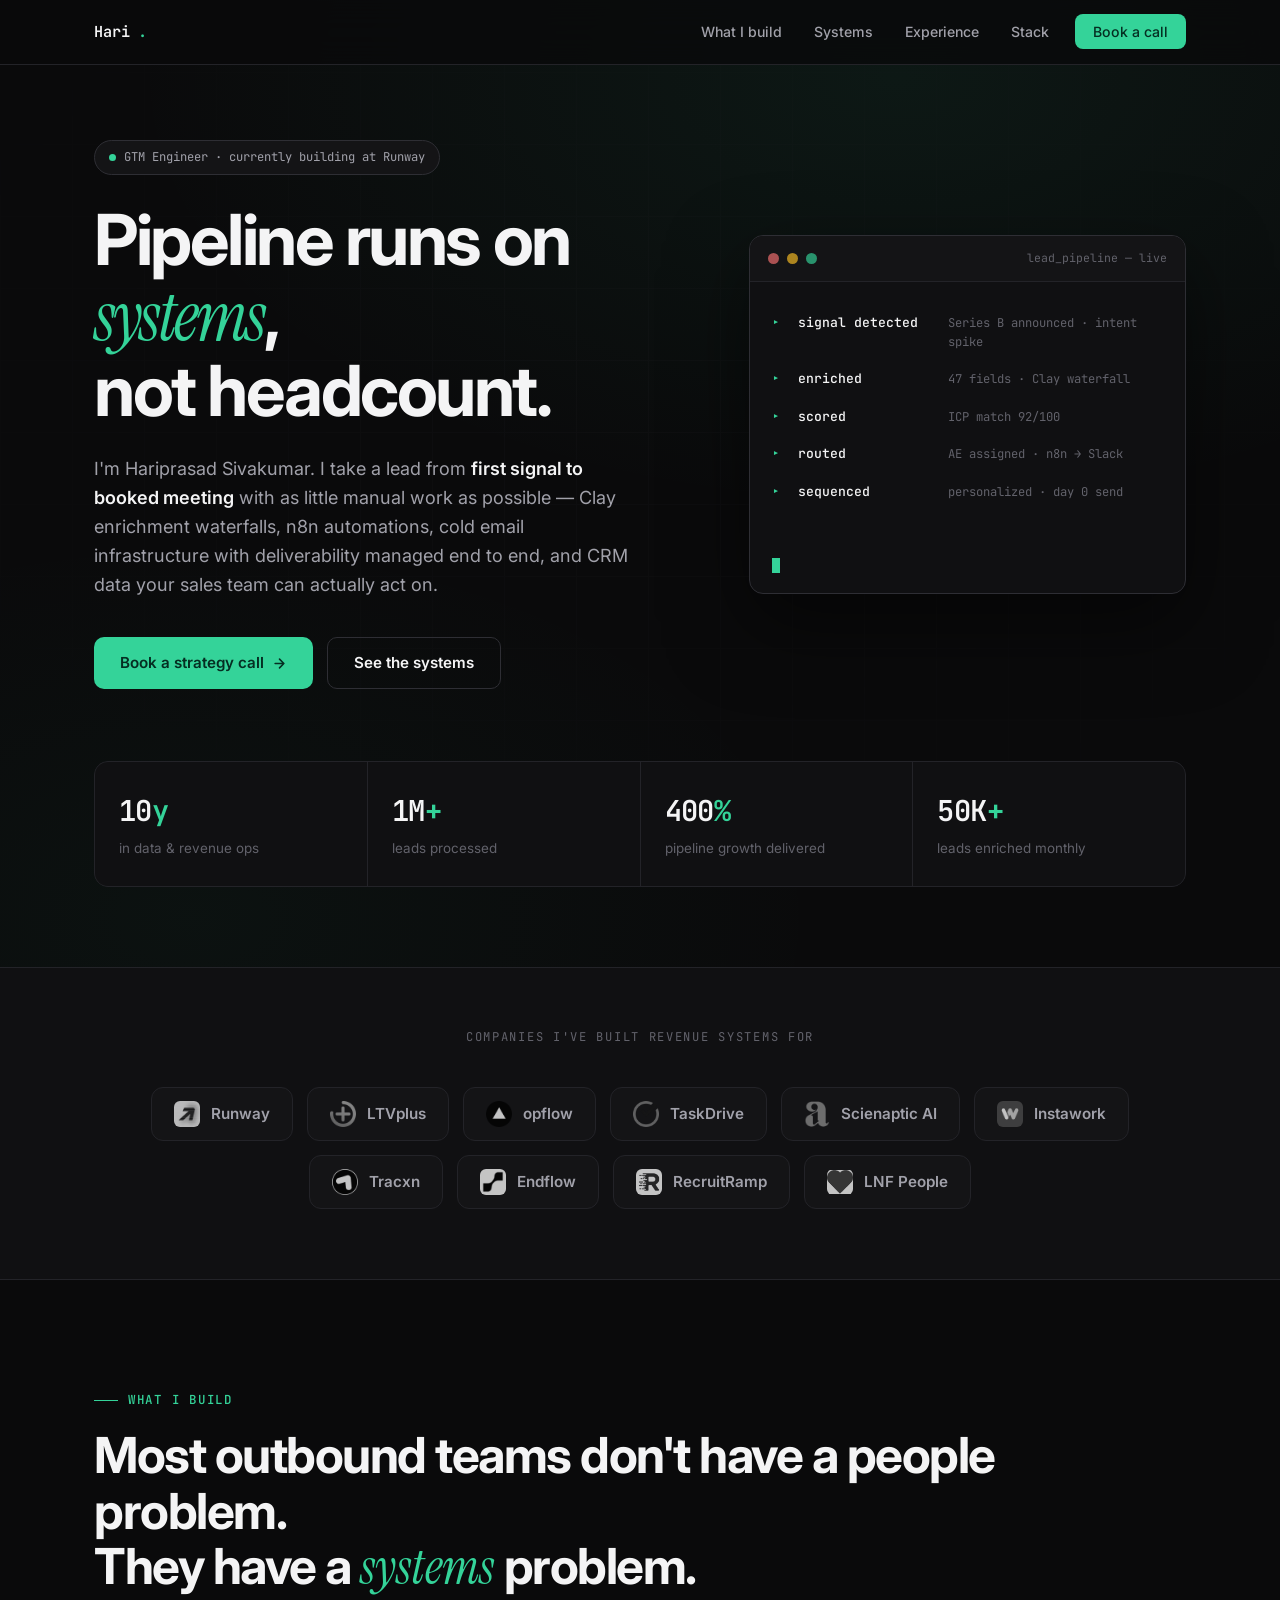
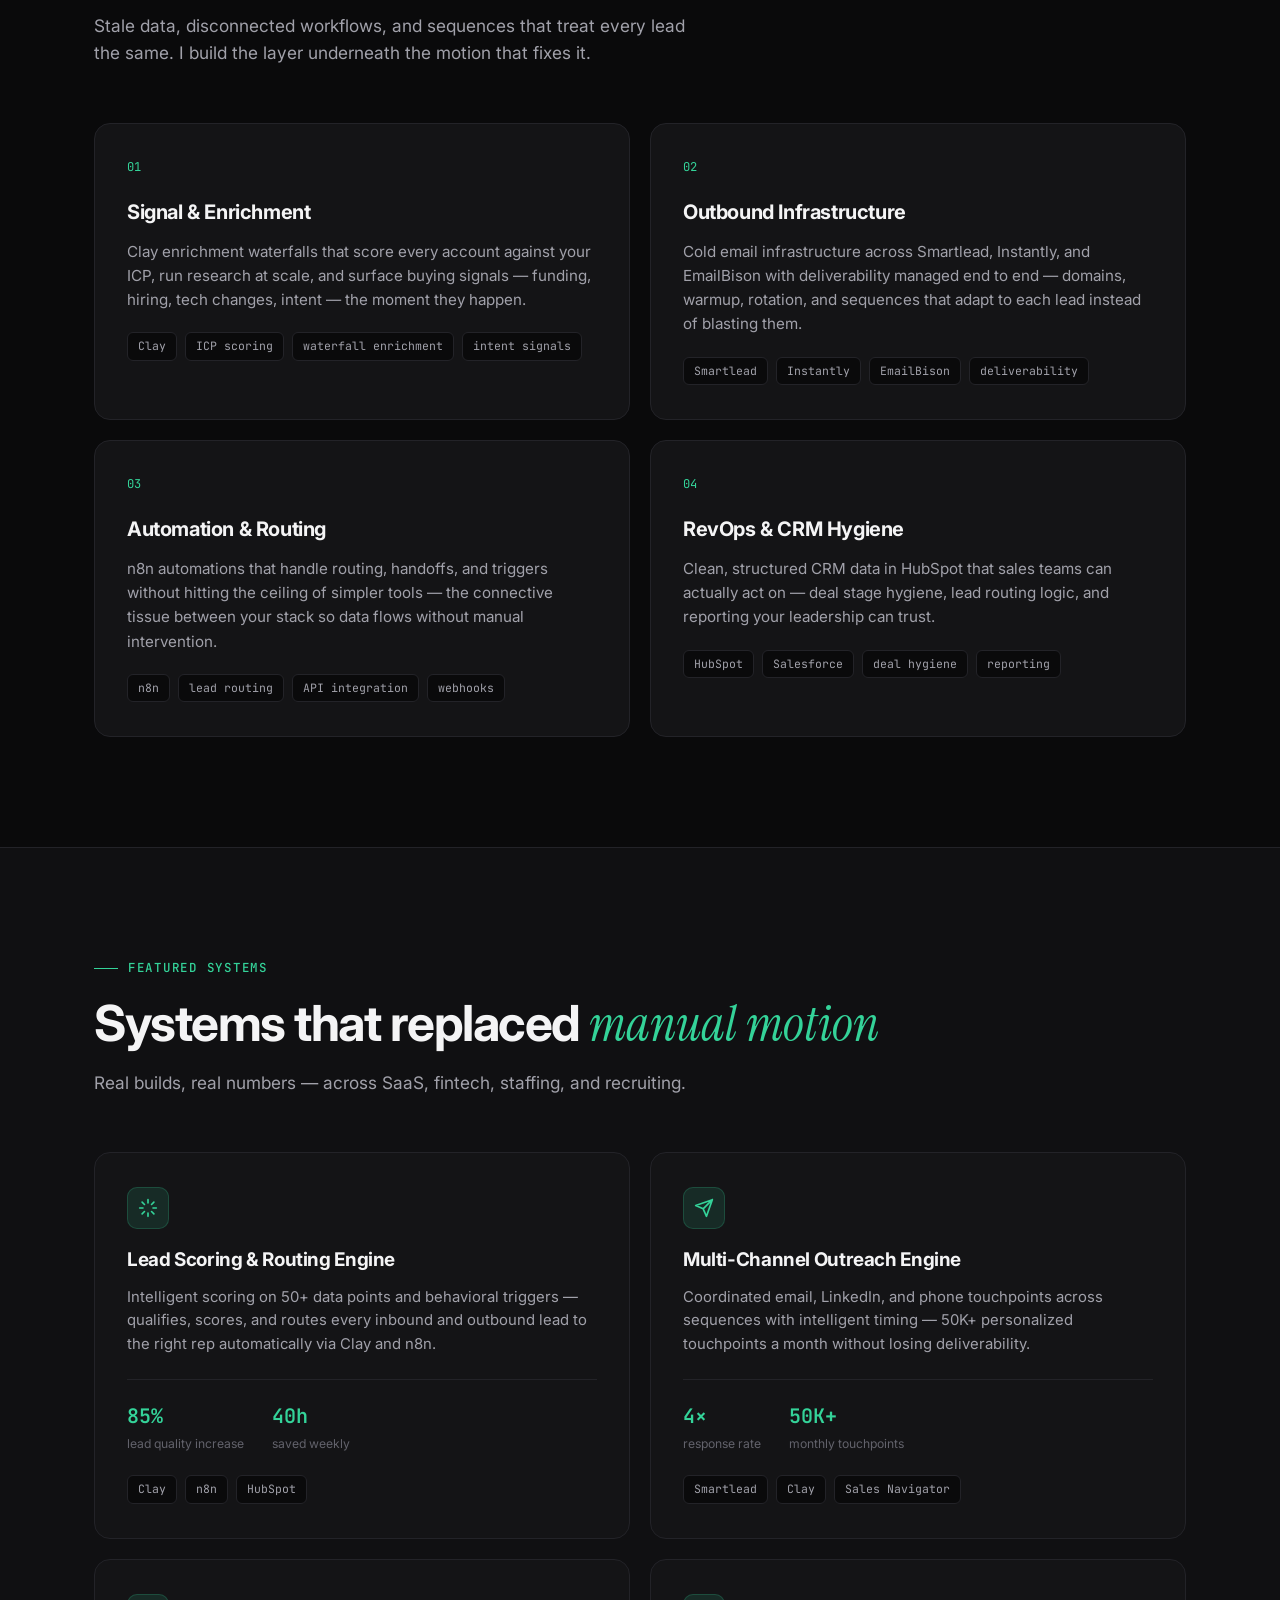
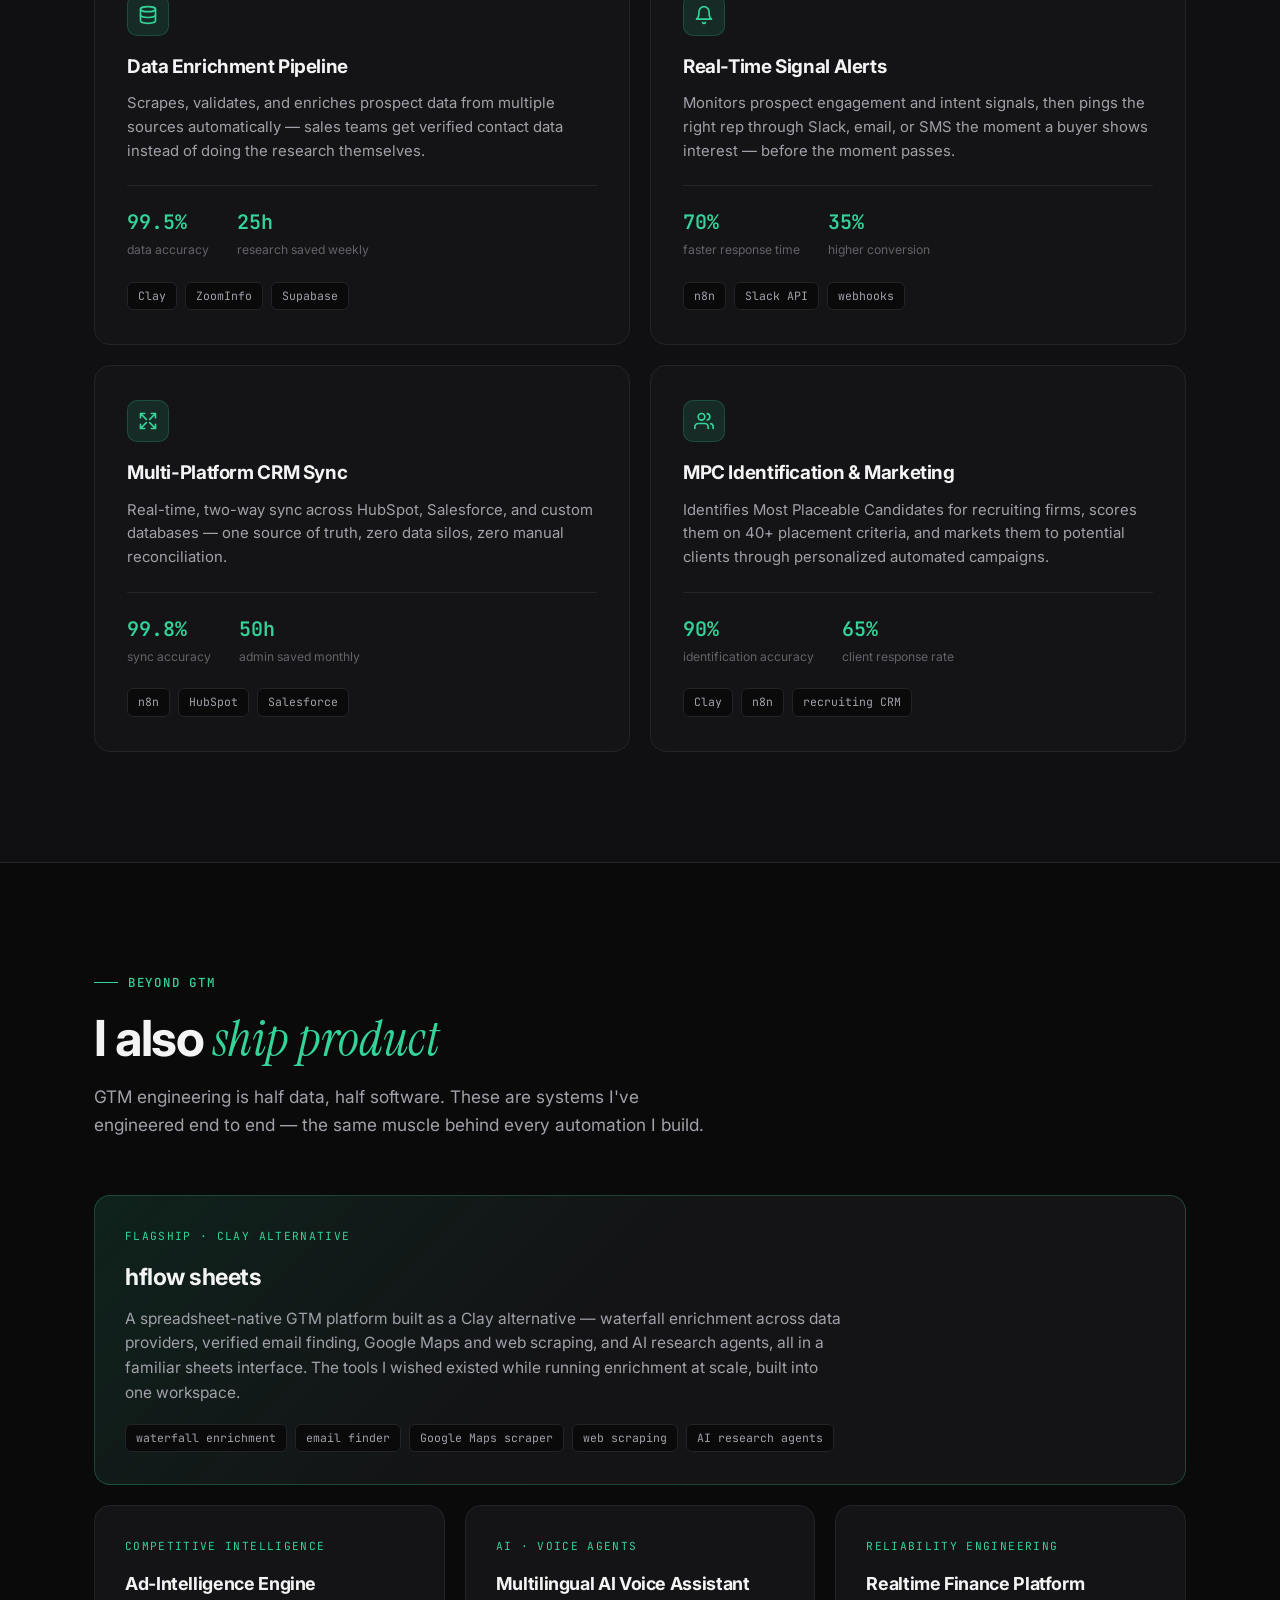
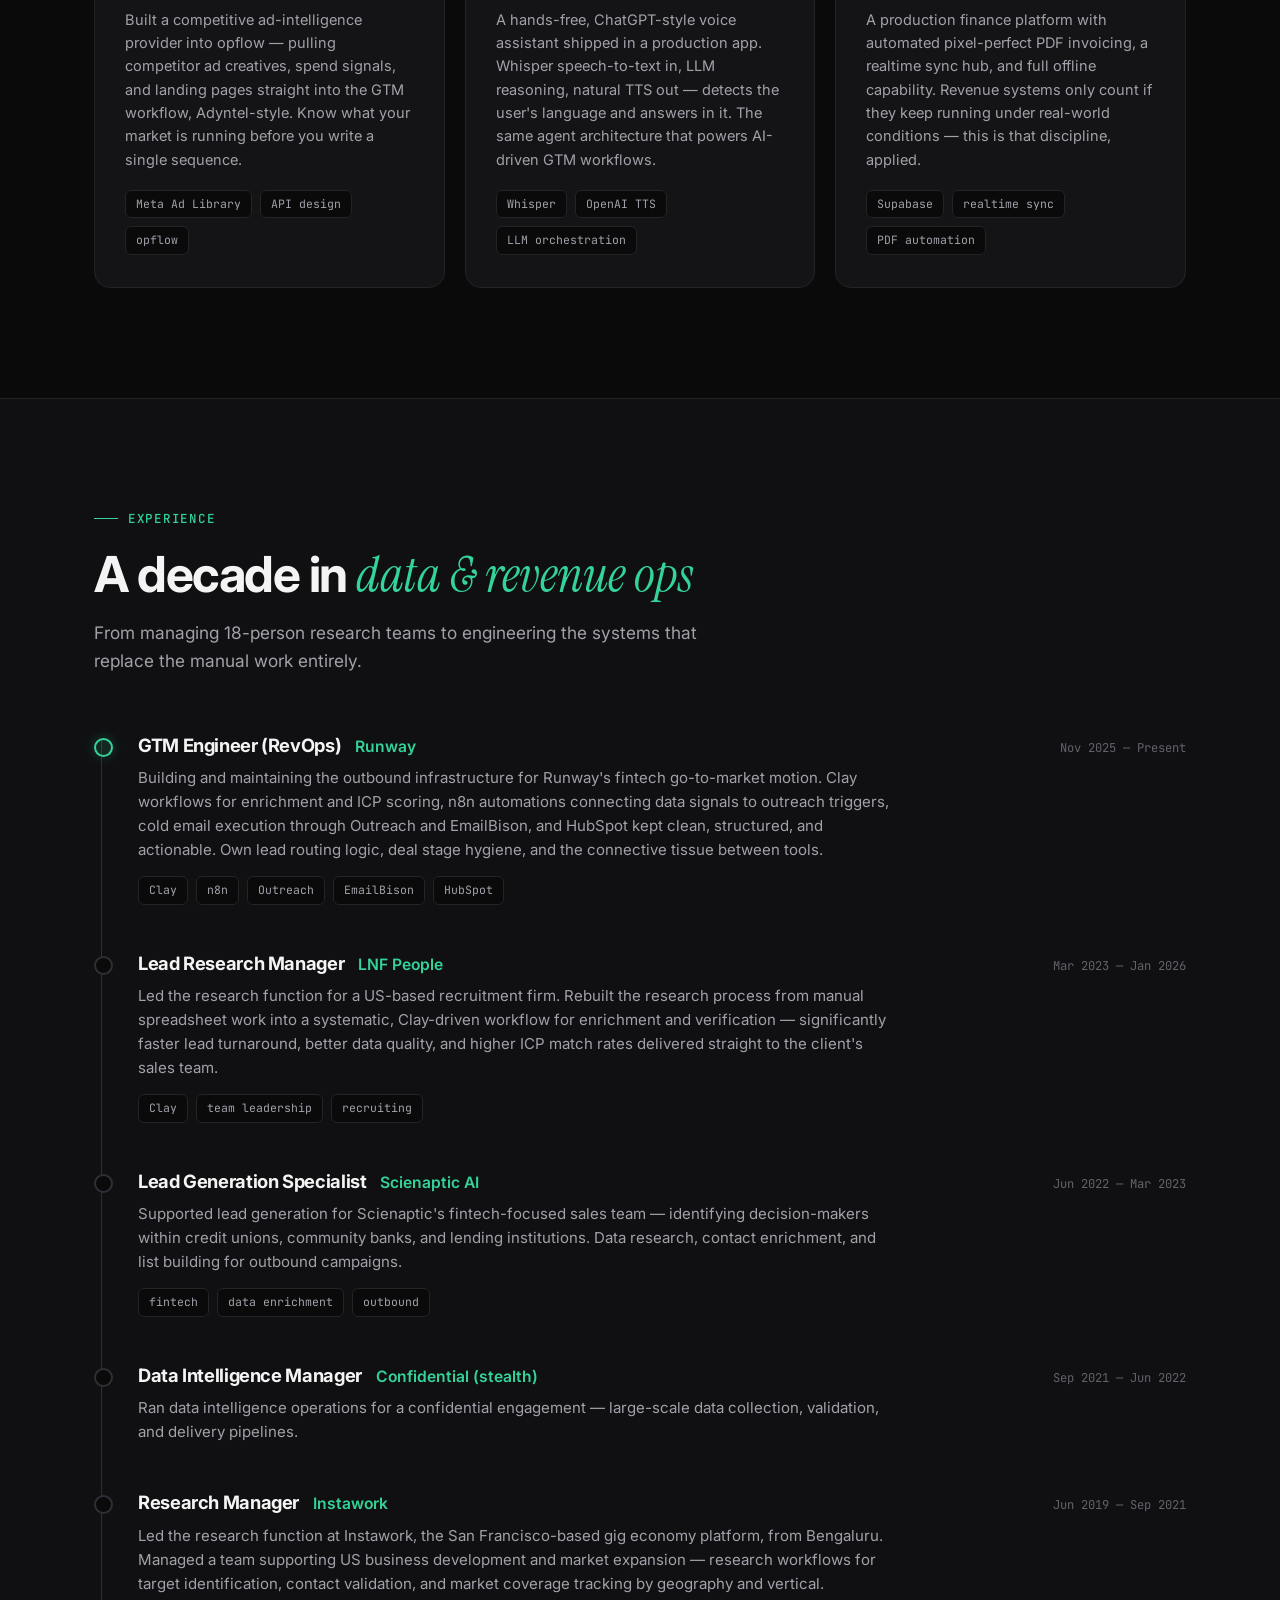
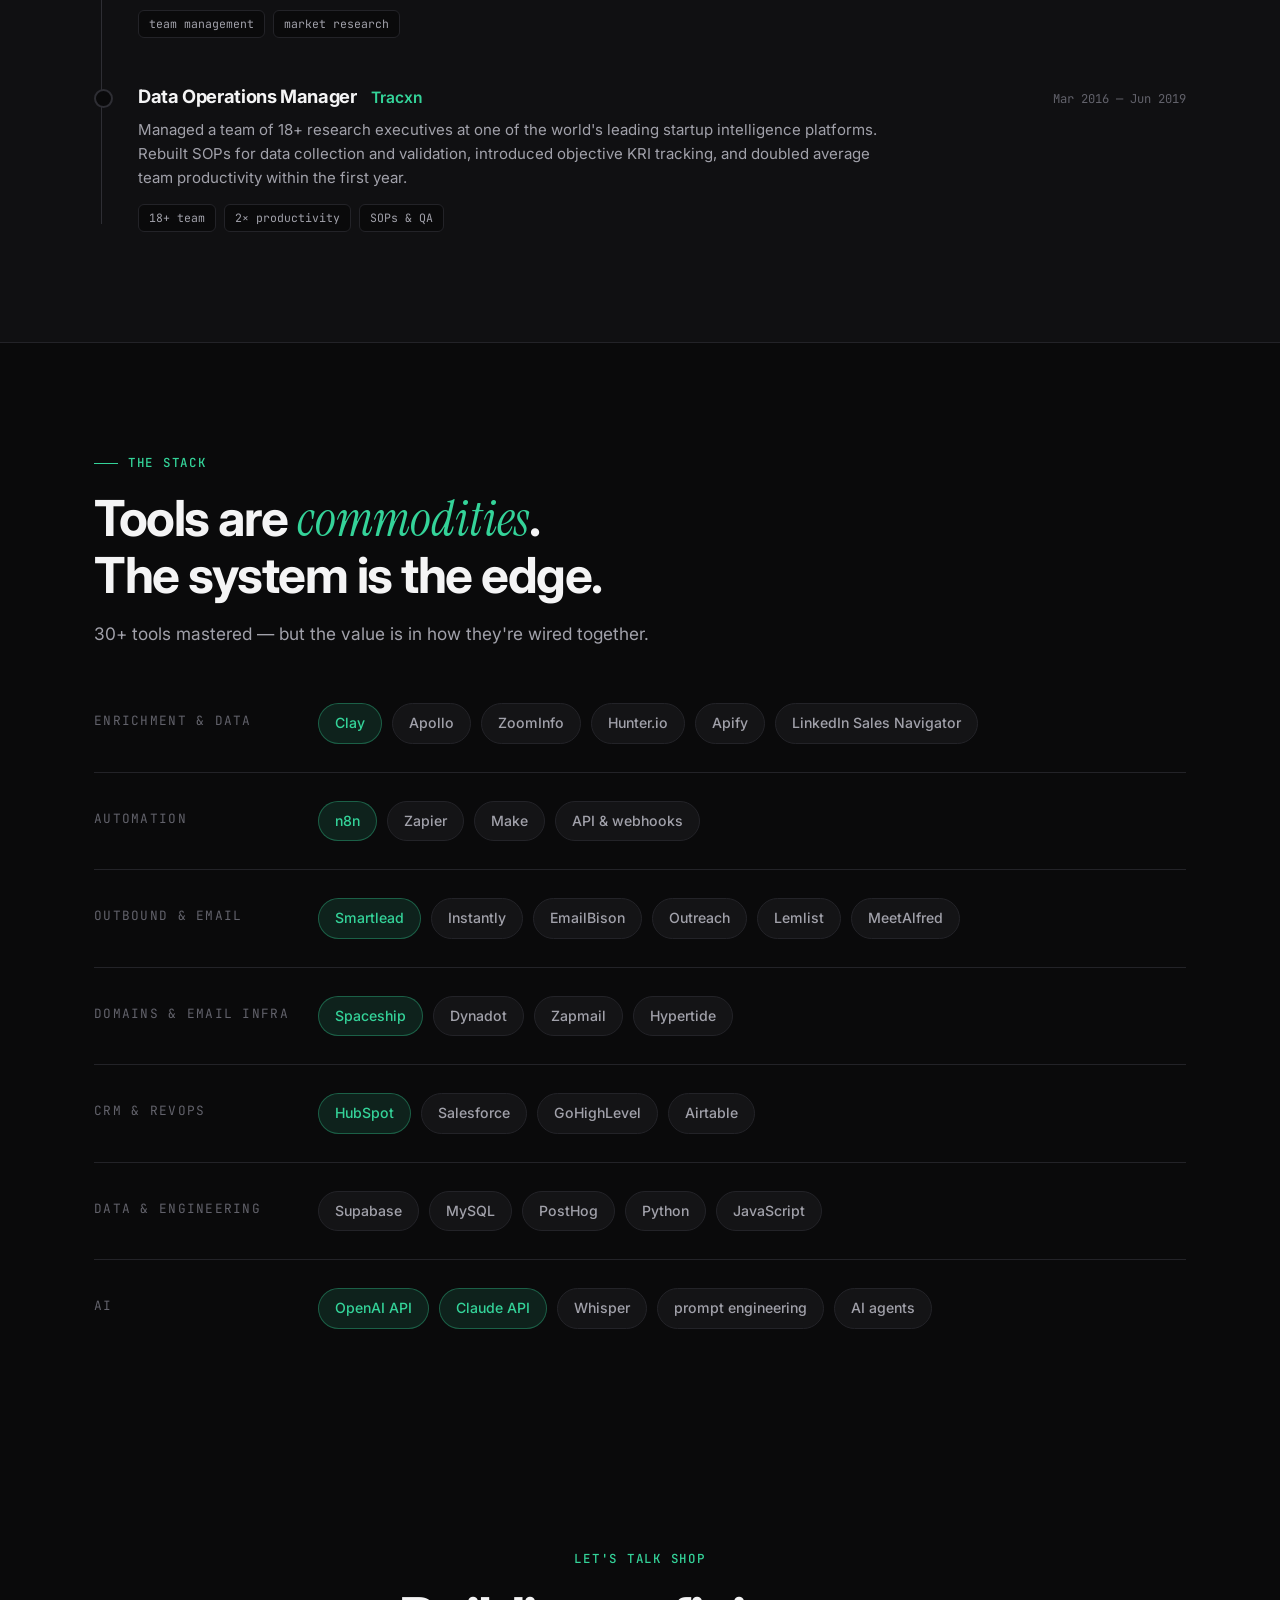
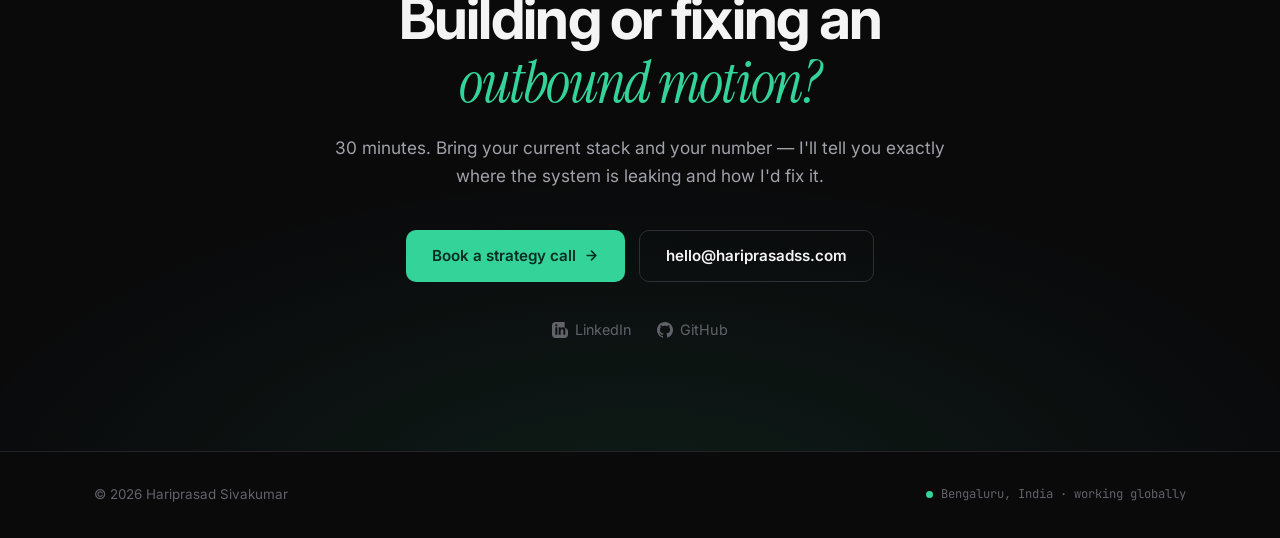
==== commit d852eda2: "Add email-infra tools + full SEO pass - New stack group "Domains & Email Infra": Spaceship, Dynadot," ====
--- a/index.html
+++ b/index.html
@@ -3,12 +3,59 @@
 <head>
     <meta charset="UTF-8">
     <meta name="viewport" content="width=device-width, initial-scale=1.0">
-    <title>Hariprasad Sivakumar — GTM Engineer</title>
-    <meta name="description" content="GTM Engineer. I take a lead from first signal to booked meeting with systems, not headcount. Clay, n8n, HubSpot, Smartlead. 10 years in data and revenue ops.">
+    <title>Hariprasad Sivakumar — GTM Engineer | Clay, n8n, Cold Email Infrastructure</title>
+    <meta name="description" content="Hariprasad Sivakumar is a GTM Engineer who takes a lead from first signal to booked meeting with systems, not headcount. Clay enrichment, n8n automation, cold email infrastructure, and HubSpot RevOps. 10 years in data and revenue operations.">
+    <meta name="author" content="Hariprasad Sivakumar">
+    <meta name="keywords" content="Hariprasad Sivakumar, Hari Sivakumar, GTM Engineer, Go-To-Market Engineer, RevOps, Revenue Operations, Clay, n8n, cold email infrastructure, Smartlead, HubSpot, lead generation, sales automation">
+    <link rel="canonical" href="https://hariprasadss.com/">
+    <meta name="robots" content="index, follow, max-image-preview:large">
+
+    <!-- Open Graph -->
+    <meta property="og:type" content="website">
+    <meta property="og:url" content="https://hariprasadss.com/">
+    <meta property="og:site_name" content="Hariprasad Sivakumar">
     <meta property="og:title" content="Hariprasad Sivakumar — GTM Engineer">
-    <meta property="og:description" content="I take a lead from first signal to booked meeting with systems, not headcount.">
-    <meta property="og:type" content="website">
+    <meta property="og:description" content="I take a lead from first signal to booked meeting with systems, not headcount. Clay, n8n, cold email infrastructure, HubSpot RevOps.">
+    <meta property="og:image" content="https://hariprasadss.com/assets/og-image.png">
+    <meta property="og:image:width" content="1200">
+    <meta property="og:image:height" content="630">
+
+    <!-- Twitter -->
+    <meta name="twitter:card" content="summary_large_image">
+    <meta name="twitter:title" content="Hariprasad Sivakumar — GTM Engineer">
+    <meta name="twitter:description" content="From first signal to booked meeting with systems, not headcount. Clay, n8n, cold email infrastructure, HubSpot RevOps.">
+    <meta name="twitter:image" content="https://hariprasadss.com/assets/og-image.png">
+
     <link rel="icon" href="data:image/svg+xml,%3Csvg xmlns='http://www.w3.org/2000/svg' viewBox='0 0 32 32'%3E%3Crect width='32' height='32' rx='7' fill='%230a0a0b'/%3E%3Cpath d='M9 7v18M23 7v18M9 16h14' stroke='%2334d399' stroke-width='3' stroke-linecap='round'/%3E%3C/svg%3E">
+
+    <!-- Structured data: tells search engines this site and the LinkedIn profile are the same person -->
+    <script type="application/ld+json">
+    {
+      "@context": "https://schema.org",
+      "@type": "Person",
+      "name": "Hariprasad Sivakumar",
+      "alternateName": "Hari Sivakumar",
+      "url": "https://hariprasadss.com/",
+      "image": "https://hariprasadss.com/assets/og-image.png",
+      "jobTitle": "GTM Engineer",
+      "description": "GTM Engineer specializing in Clay enrichment, n8n automation, cold email infrastructure, and HubSpot RevOps. Takes a lead from first signal to booked meeting with systems, not headcount.",
+      "email": "hello@hariprasadss.com",
+      "worksFor": {
+        "@type": "Organization",
+        "name": "Runway"
+      },
+      "address": {
+        "@type": "PostalAddress",
+        "addressLocality": "Bengaluru",
+        "addressCountry": "India"
+      },
+      "knowsAbout": ["GTM Engineering", "Revenue Operations", "Clay", "n8n", "Cold Email Infrastructure", "Lead Generation", "Sales Automation", "HubSpot", "Data Enrichment"],
+      "sameAs": [
+        "https://www.linkedin.com/in/hariprasadss",
+        "https://github.com/hariprasadss"
+      ]
+    }
+    </script>
     <link rel="preconnect" href="https://fonts.googleapis.com">
     <link rel="preconnect" href="https://fonts.gstatic.com" crossorigin>
     <link href="https://fonts.googleapis.com/css2?family=Inter:wght@400;500;600;700;800&family=Instrument+Serif:ital@0;1&family=JetBrains+Mono:wght@400;500;600&display=swap" rel="stylesheet">
@@ -1152,6 +1199,12 @@
                     </div>
                 </div>
                 <div class="stack-group">
+                    <div class="stack-group-name">Domains &amp; Email Infra</div>
+                    <div class="stack-chips">
+                        <span class="chip featured">Spaceship</span><span class="chip">Dynadot</span><span class="chip">Zapmail</span><span class="chip">Hypertide</span>
+                    </div>
+                </div>
+                <div class="stack-group">
                     <div class="stack-group-name">CRM &amp; RevOps</div>
                     <div class="stack-chips">
                         <span class="chip featured">HubSpot</span><span class="chip">Salesforce</span><span class="chip">GoHighLevel</span><span class="chip">Airtable</span>
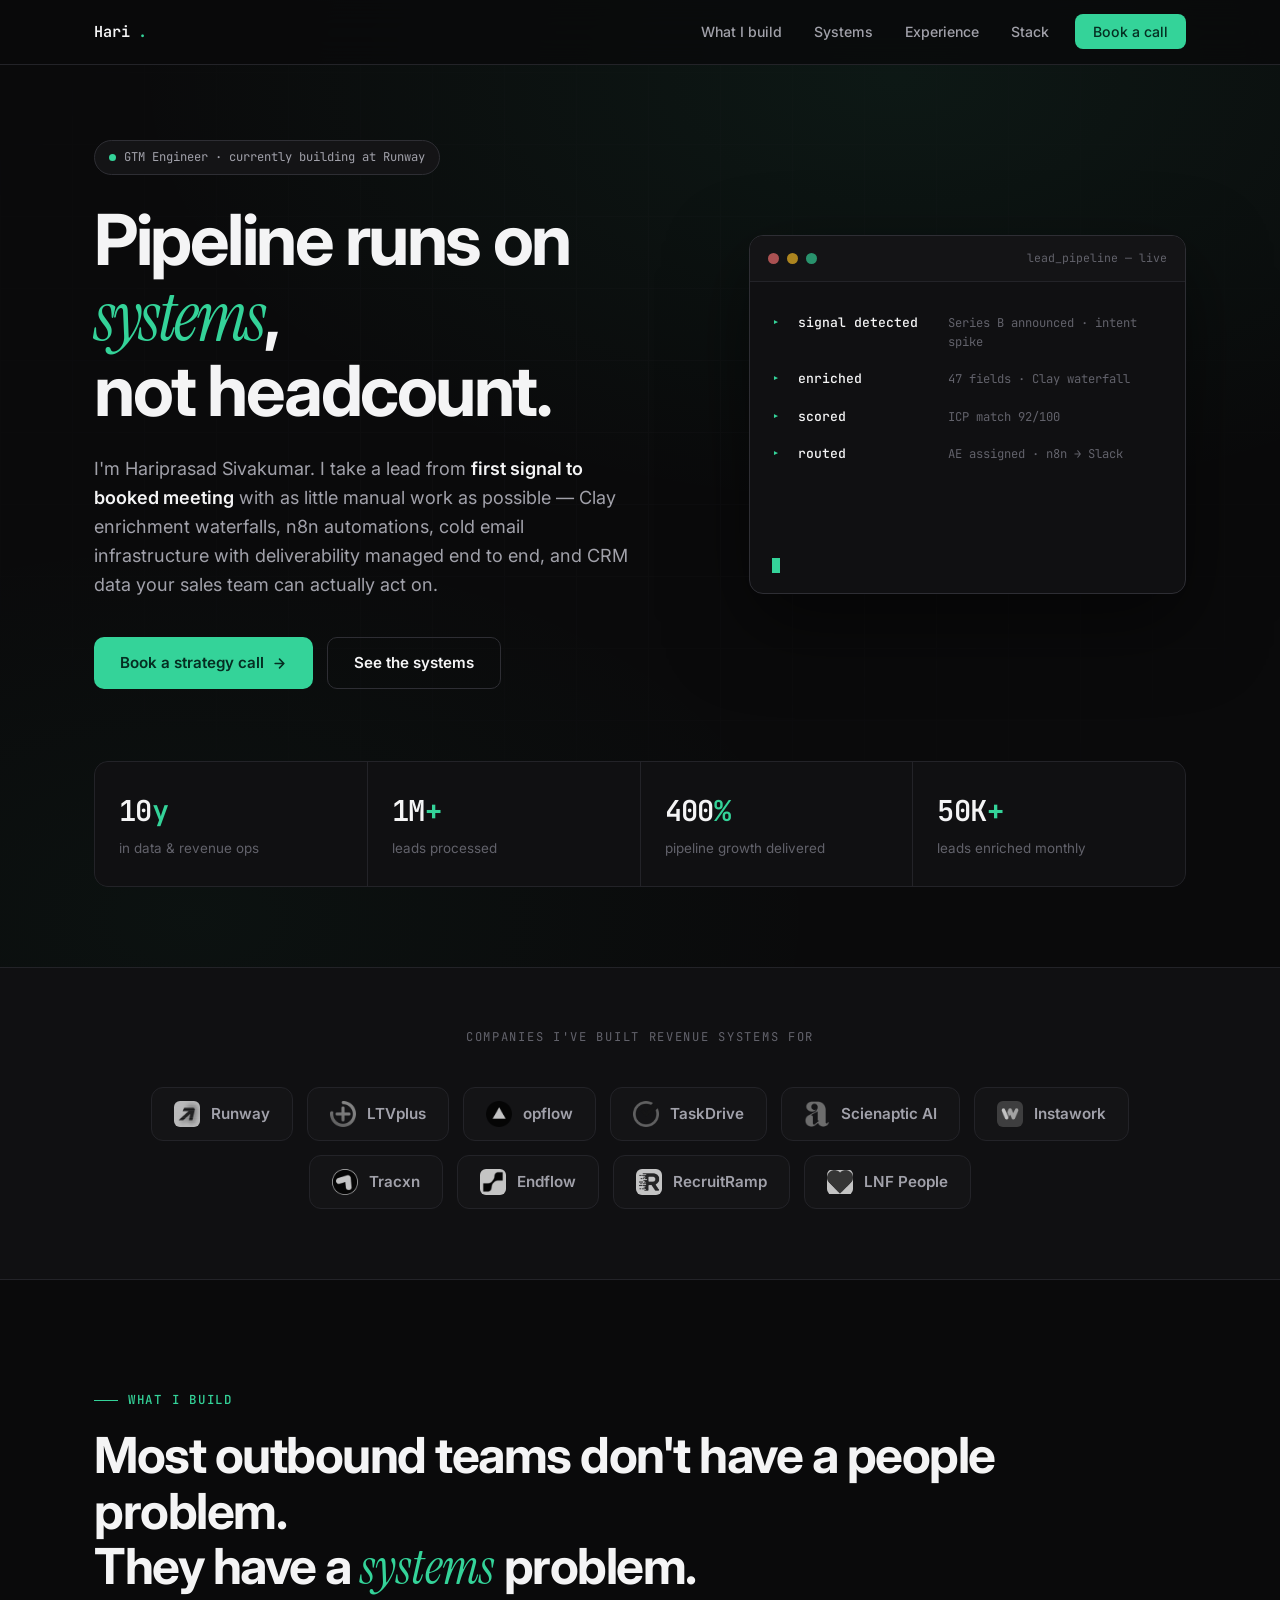
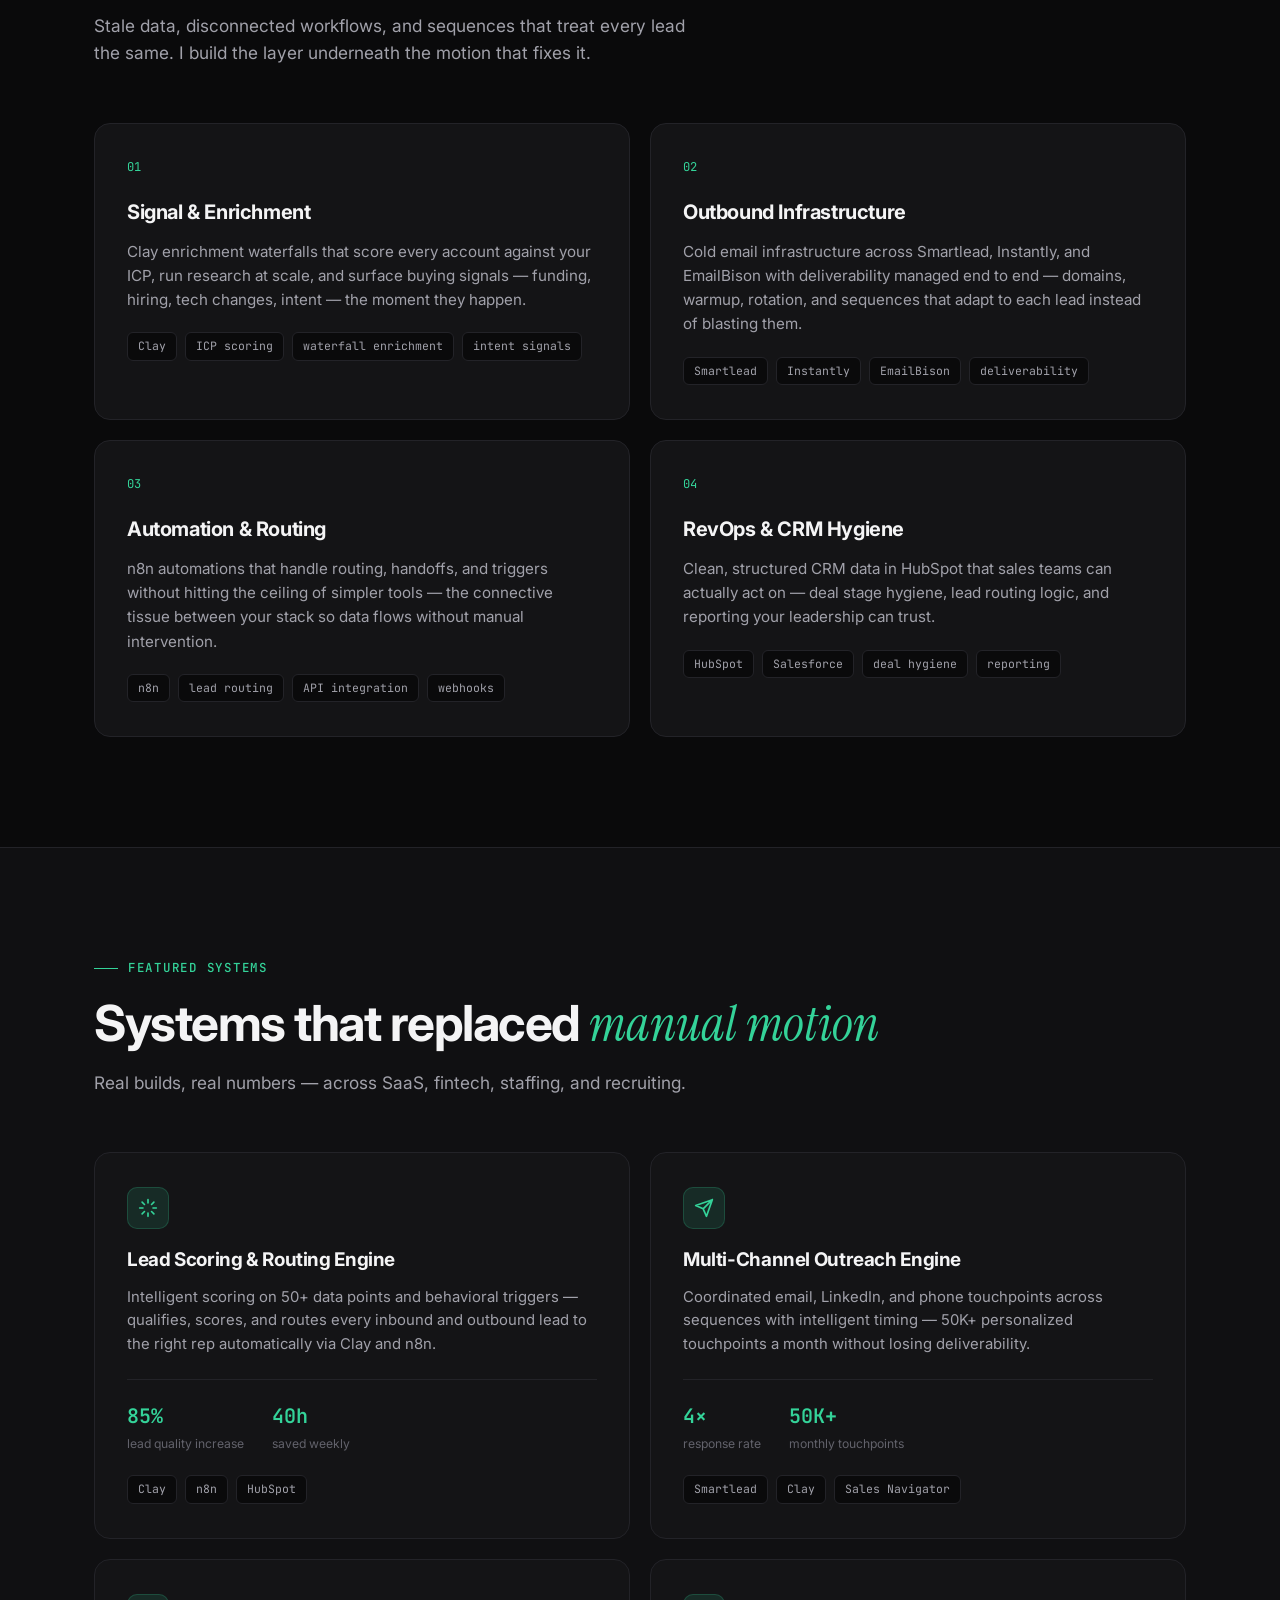
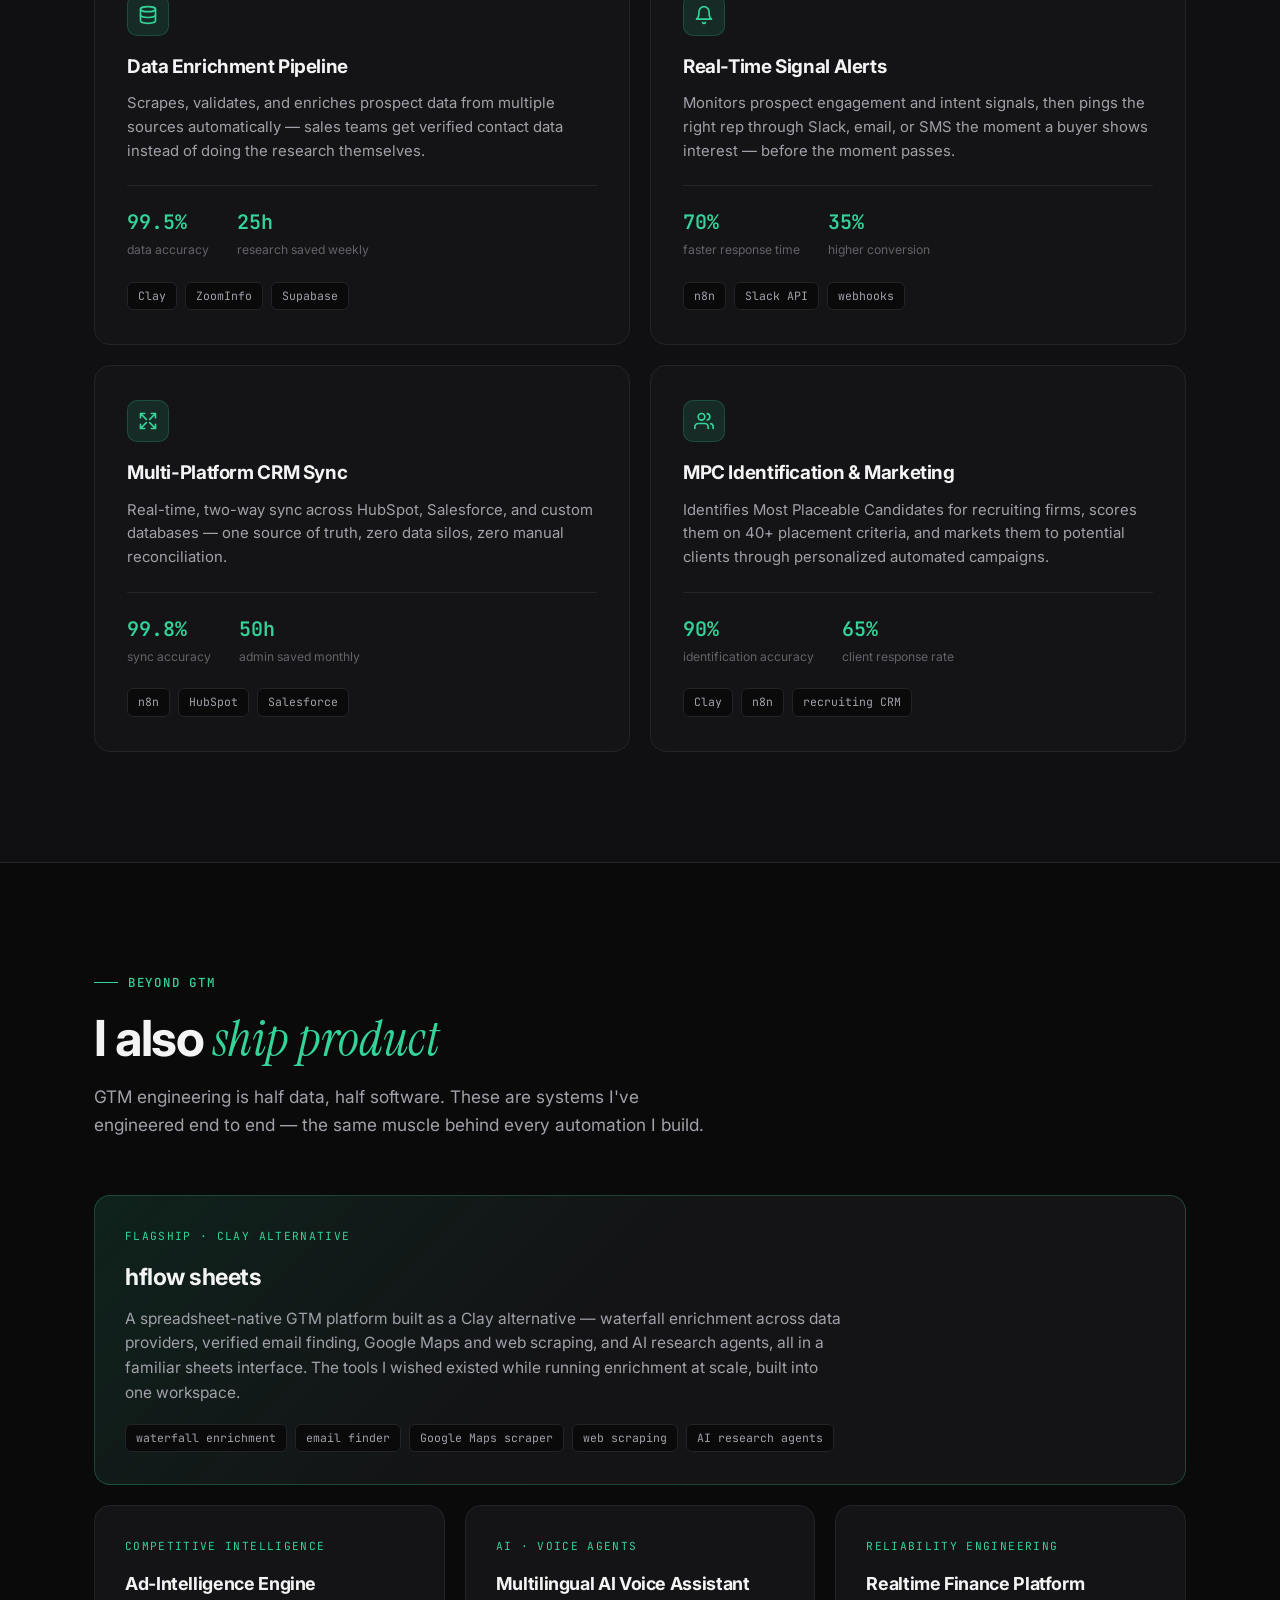
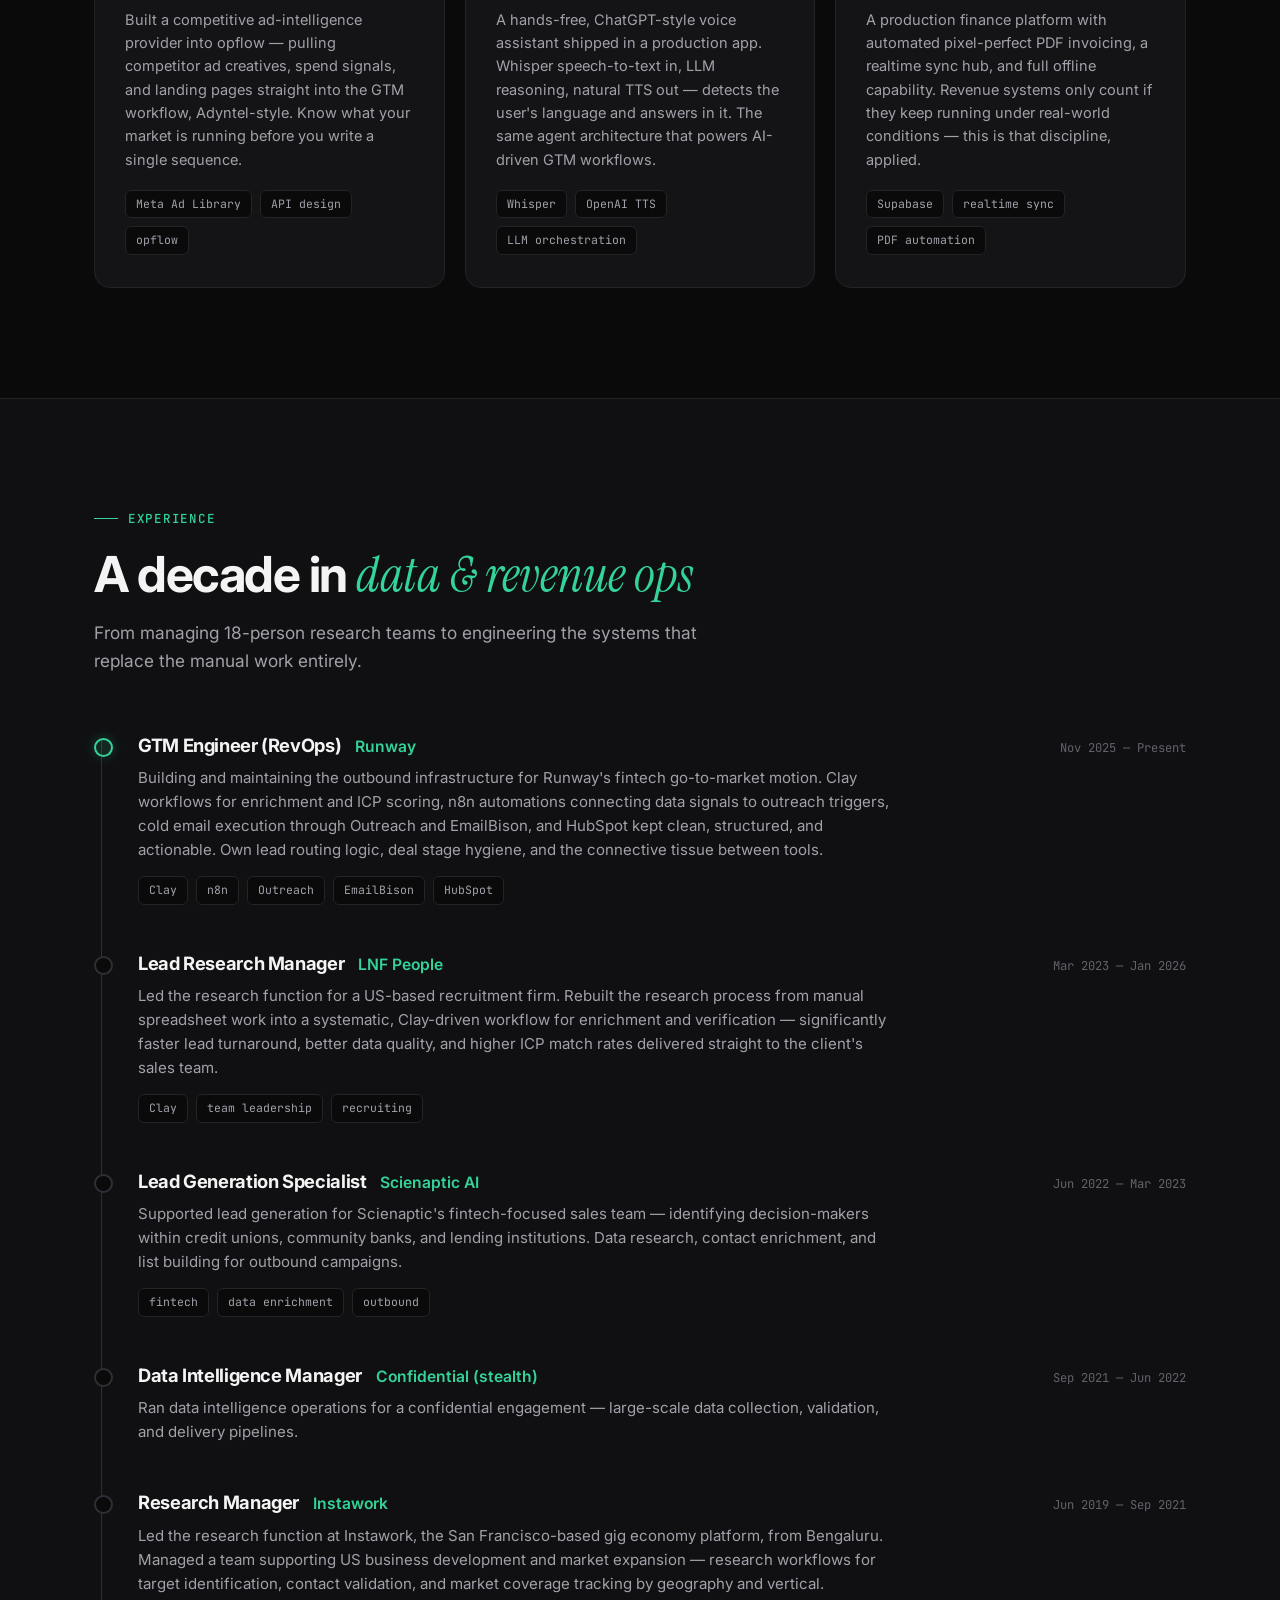
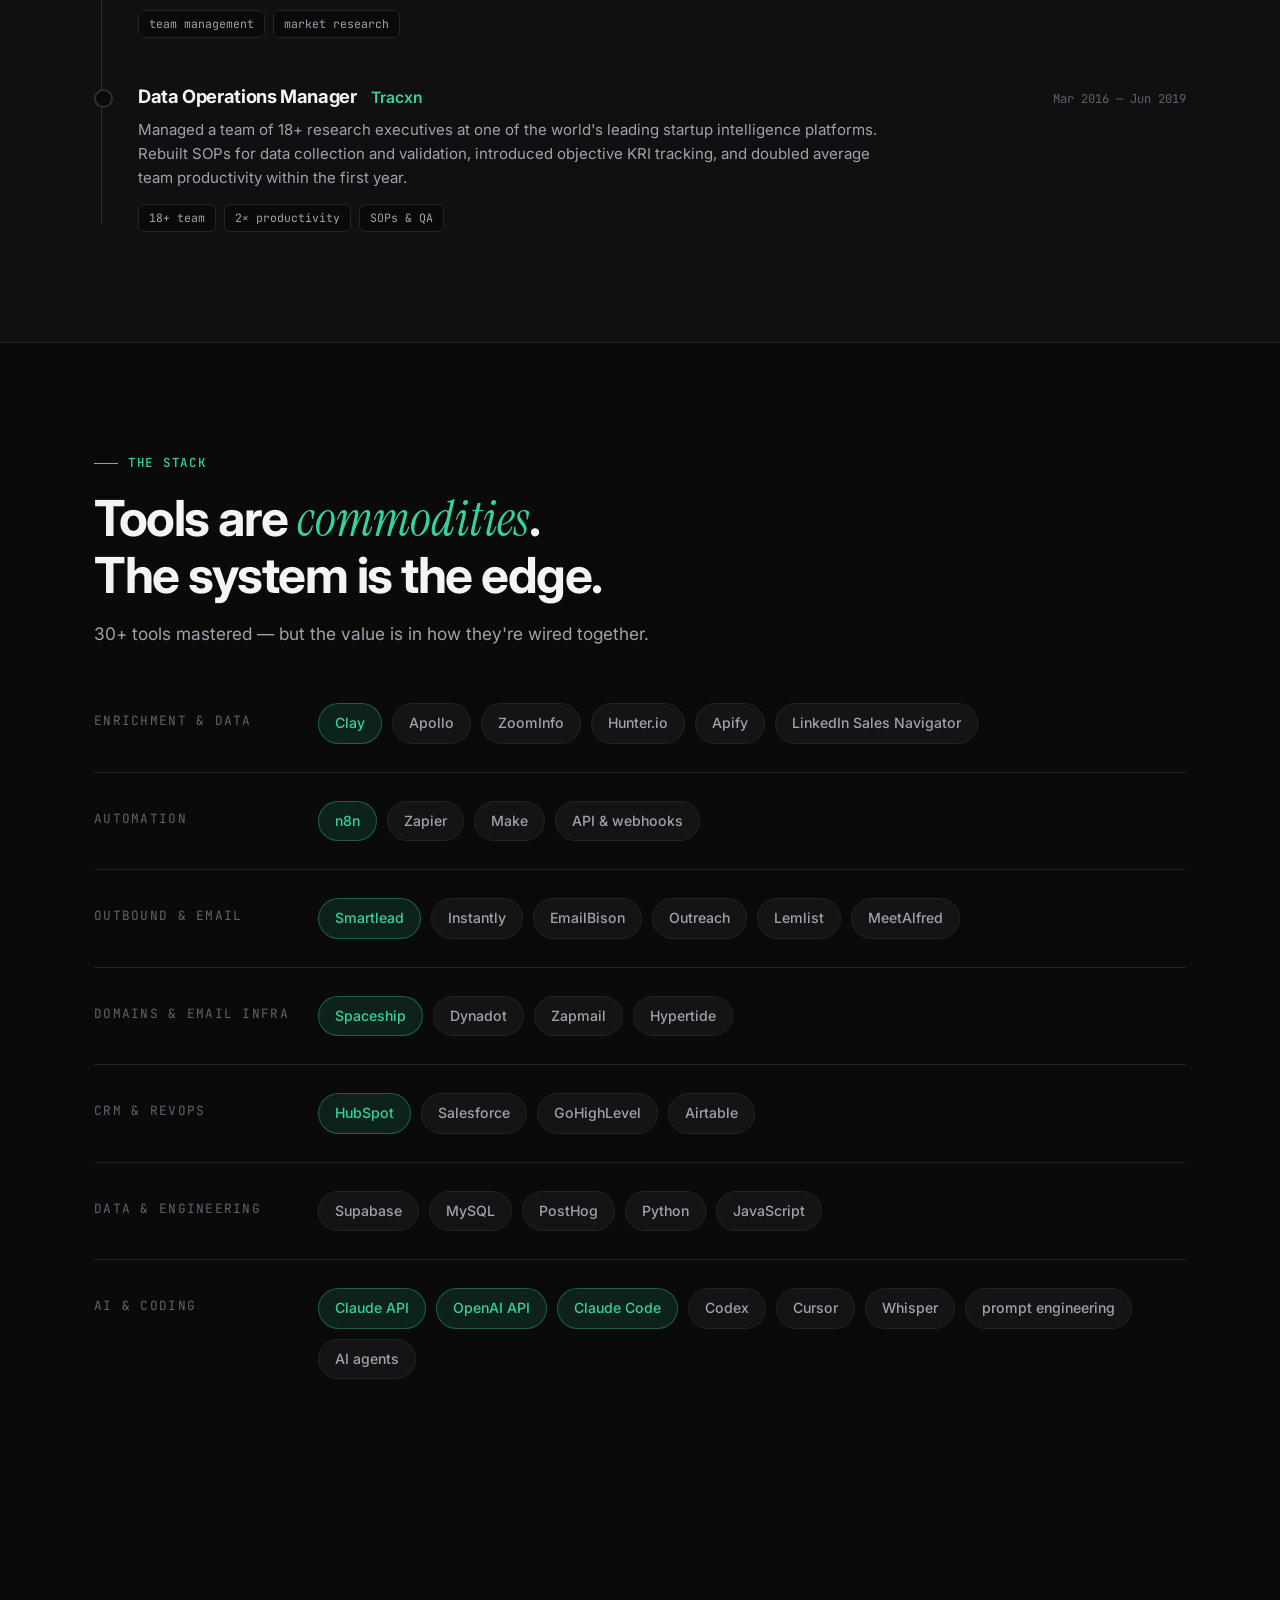
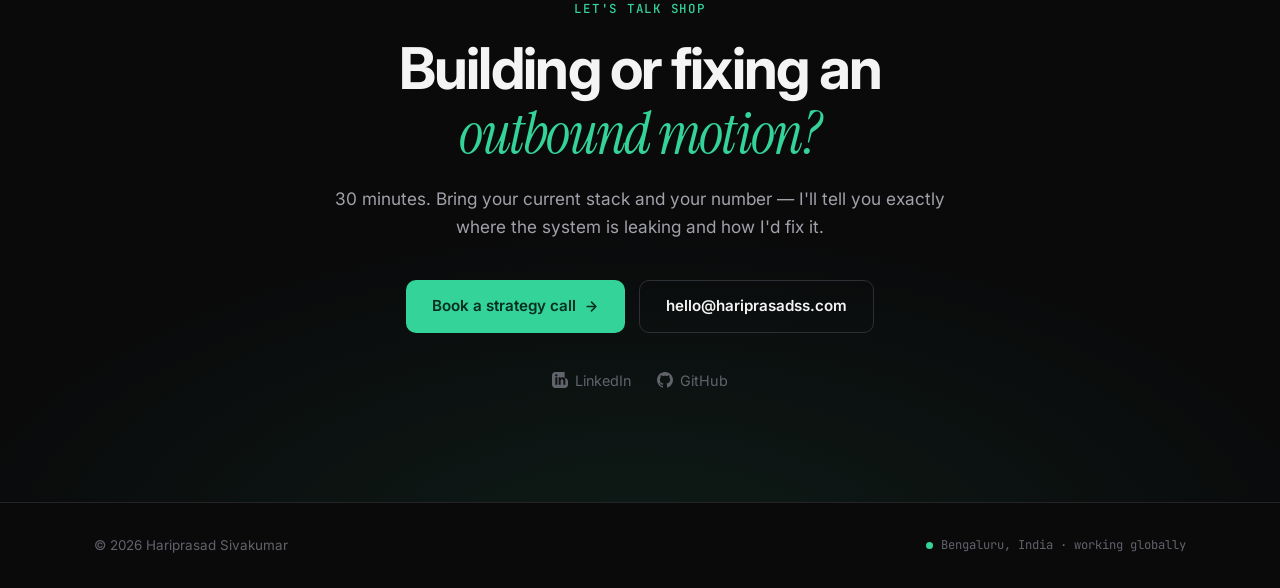
==== commit 3fc747f9: "Add AI coding tools to stack Rename "AI" group to "AI & Coding"; add Claude Code, Codex, Cursor.  Co" ====
--- a/index.html
+++ b/index.html
@@ -1217,9 +1217,9 @@
                     </div>
                 </div>
                 <div class="stack-group">
-                    <div class="stack-group-name">AI</div>
+                    <div class="stack-group-name">AI &amp; Coding</div>
                     <div class="stack-chips">
-                        <span class="chip featured">OpenAI API</span><span class="chip featured">Claude API</span><span class="chip">Whisper</span><span class="chip">prompt engineering</span><span class="chip">AI agents</span>
+                        <span class="chip featured">Claude API</span><span class="chip featured">OpenAI API</span><span class="chip featured">Claude Code</span><span class="chip">Codex</span><span class="chip">Cursor</span><span class="chip">Whisper</span><span class="chip">prompt engineering</span><span class="chip">AI agents</span>
                     </div>
                 </div>
             </div>
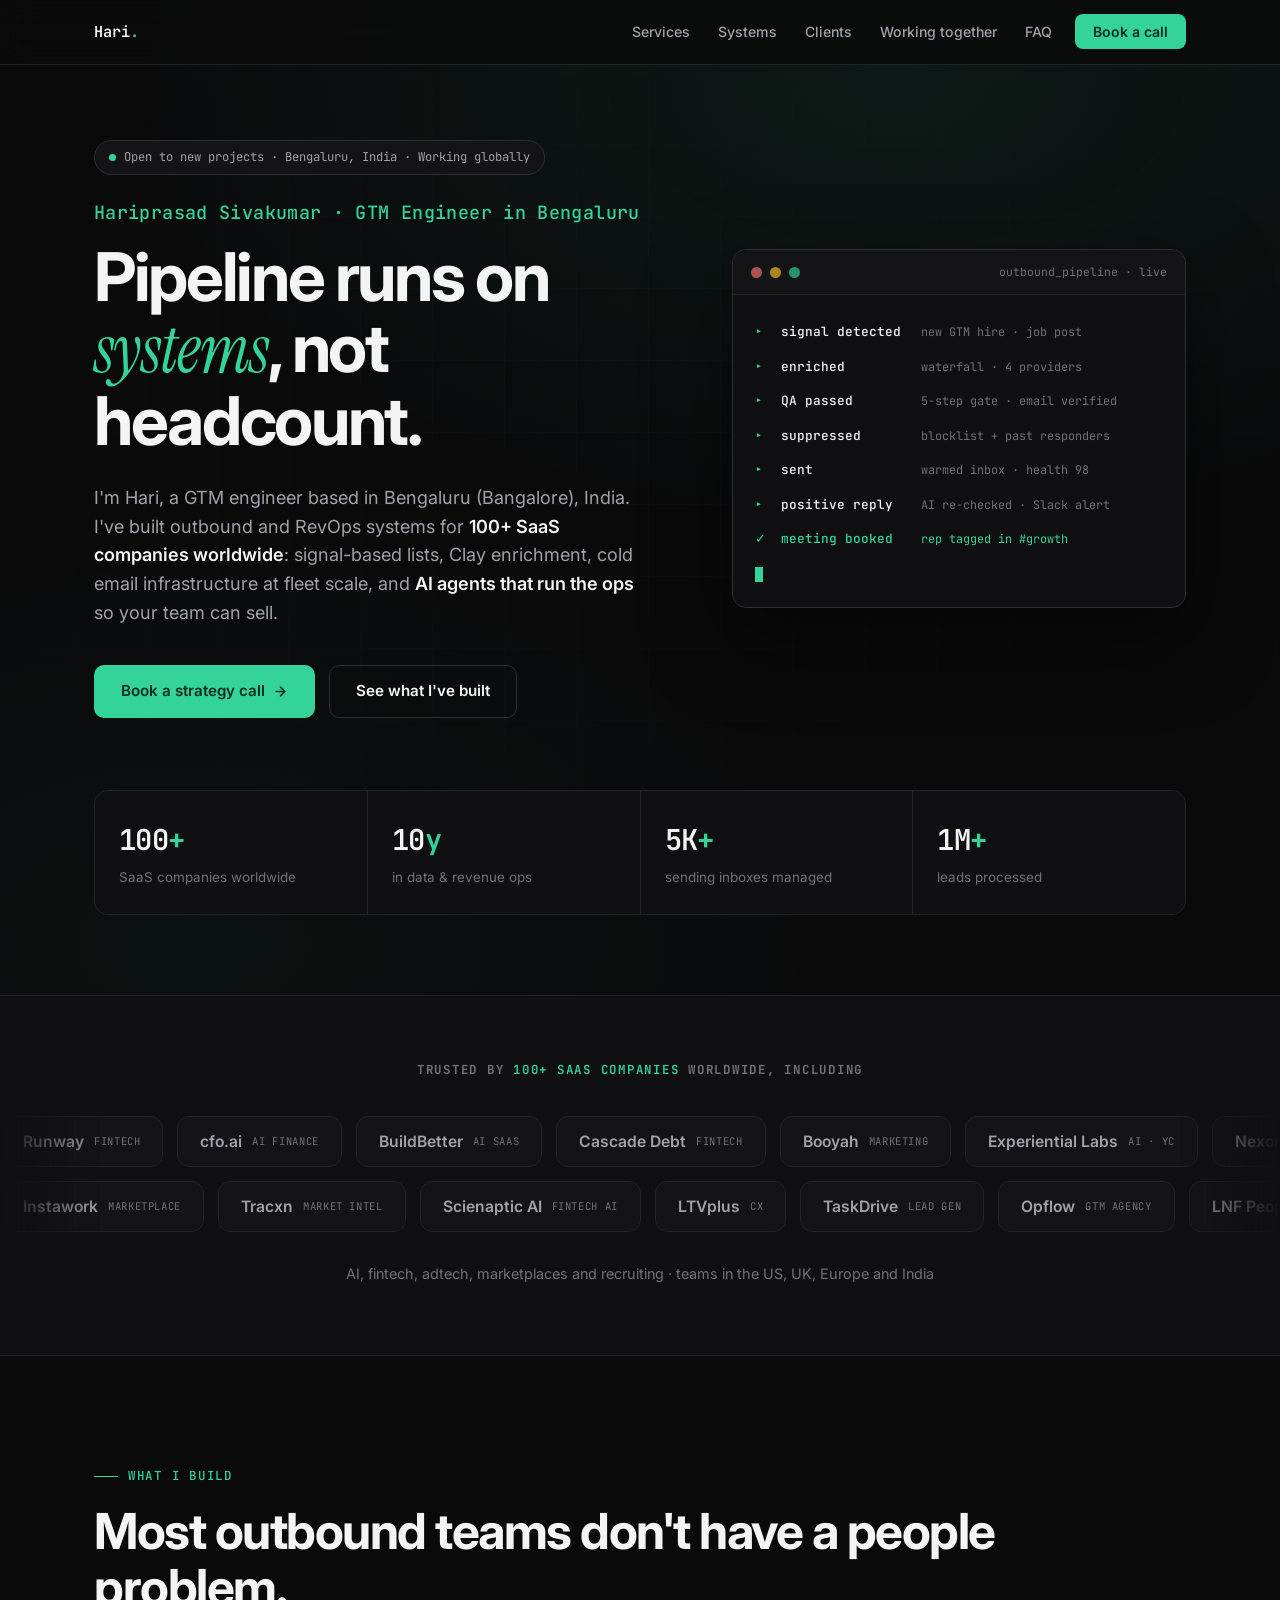
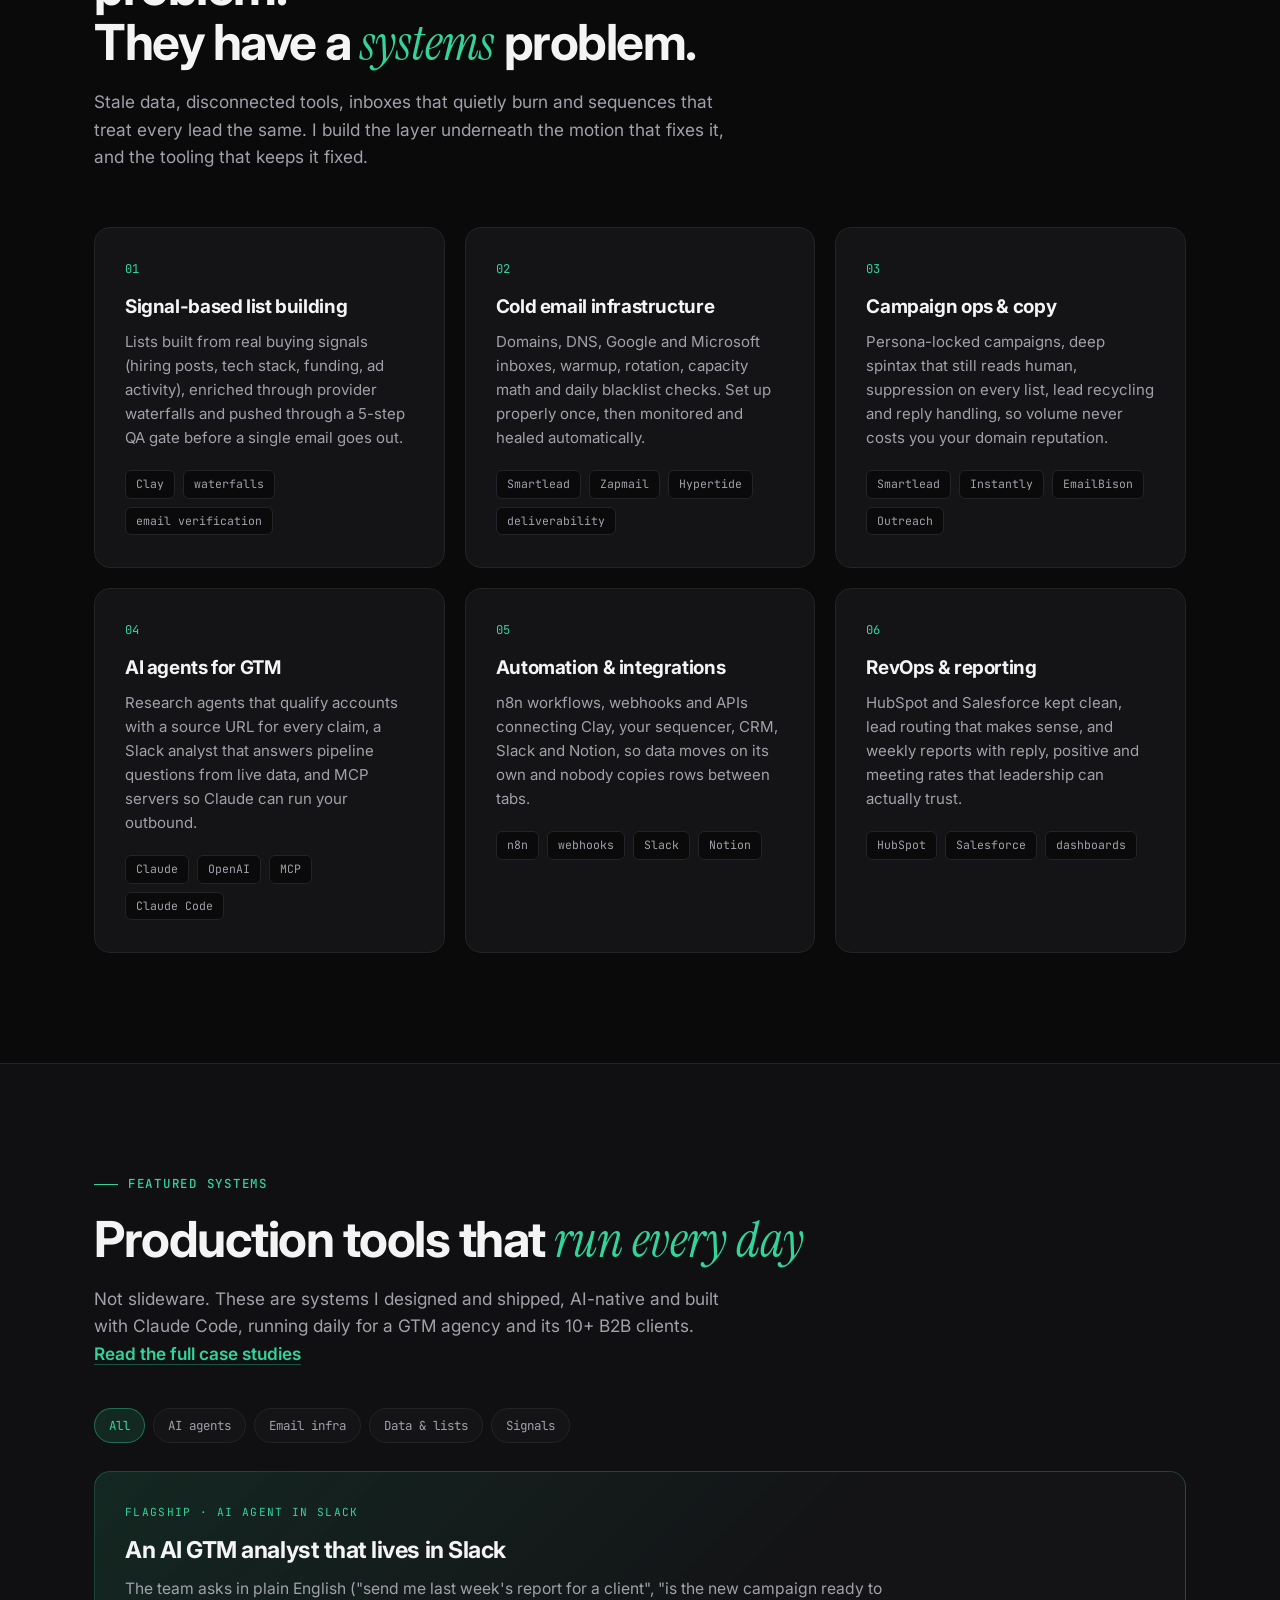
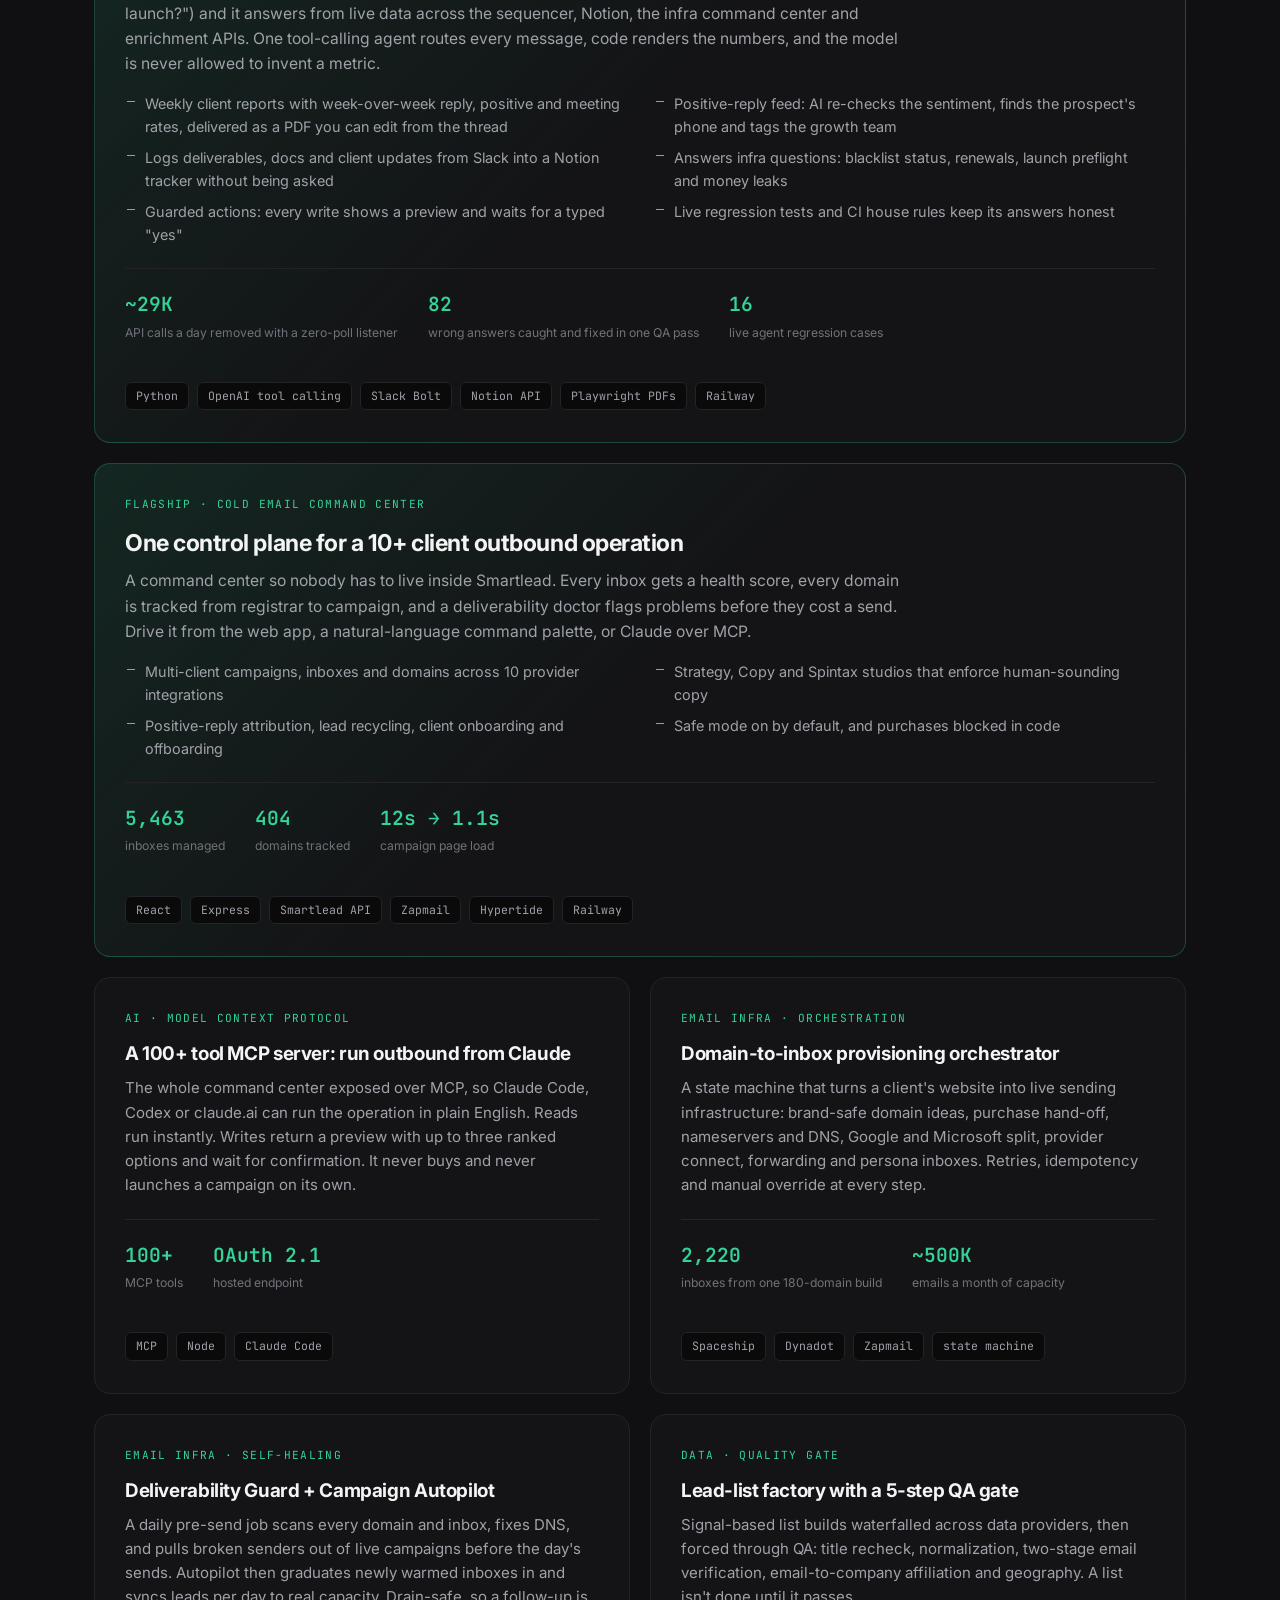
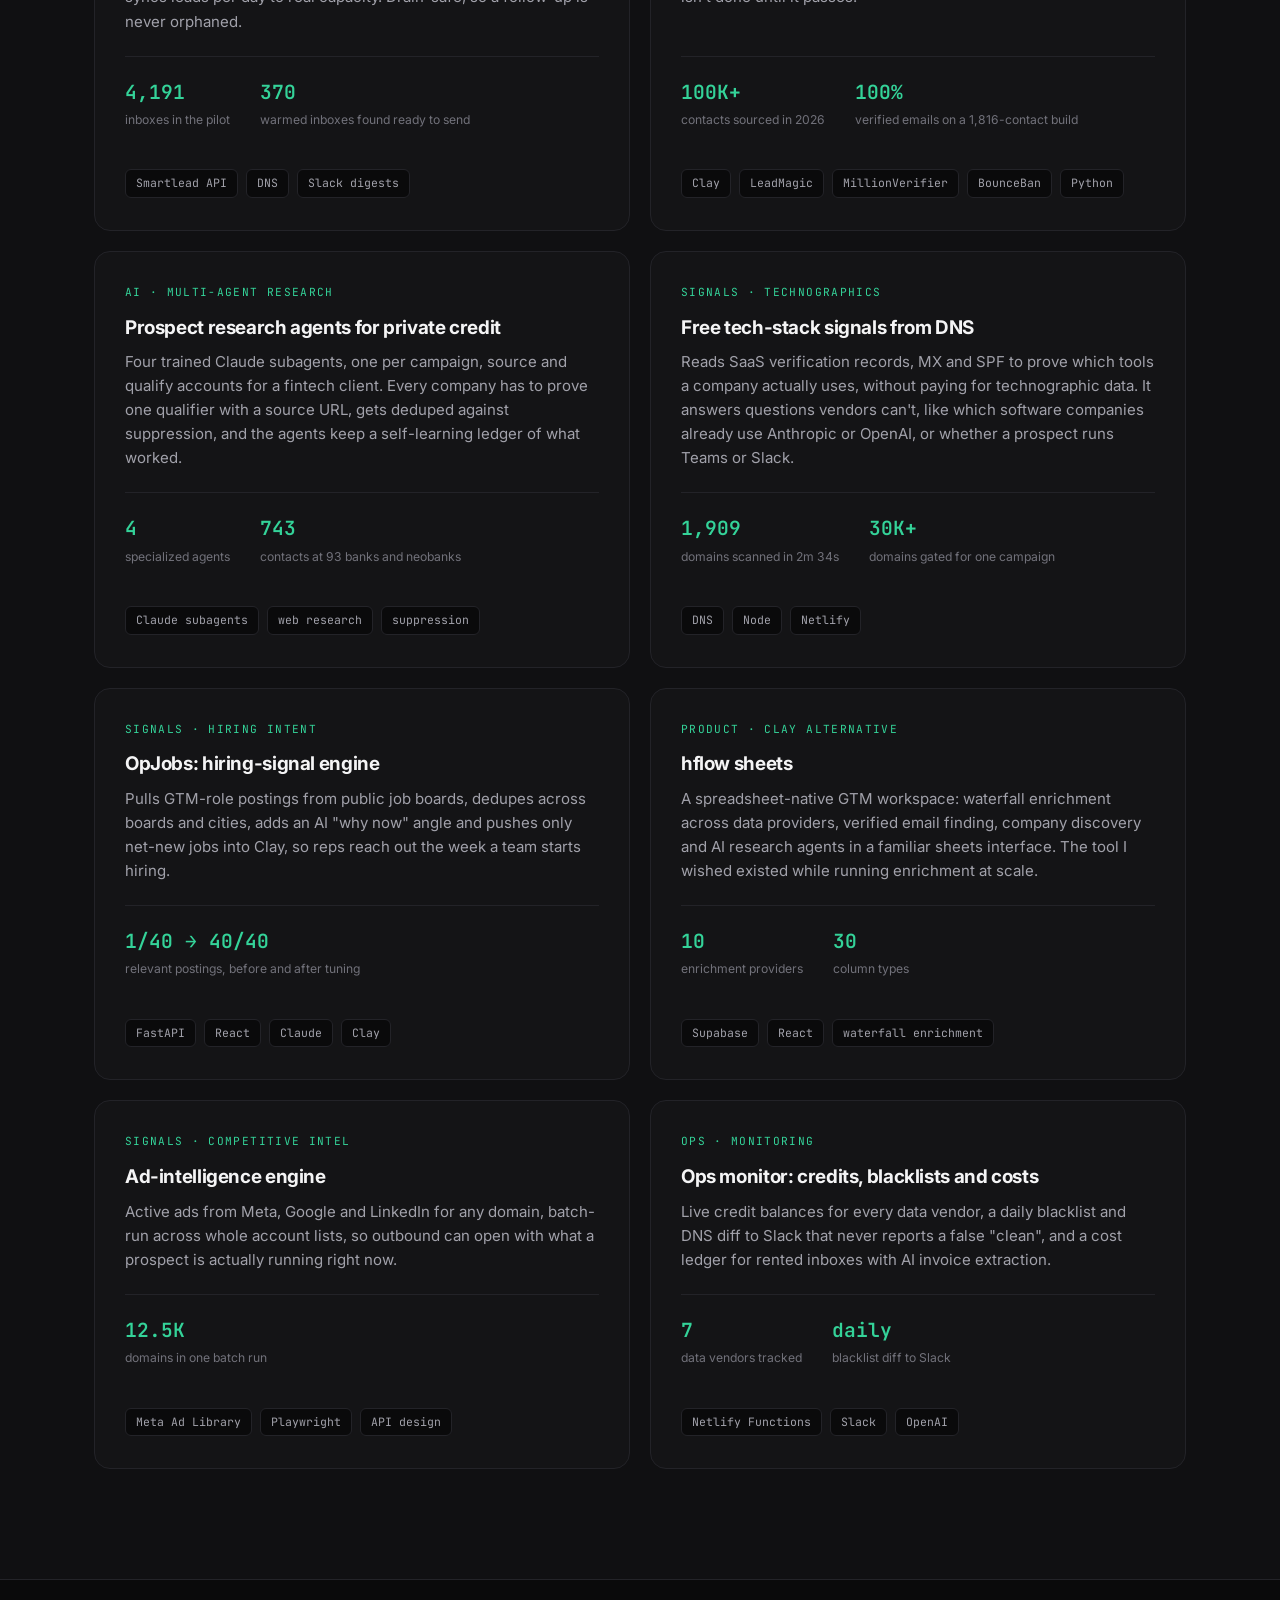
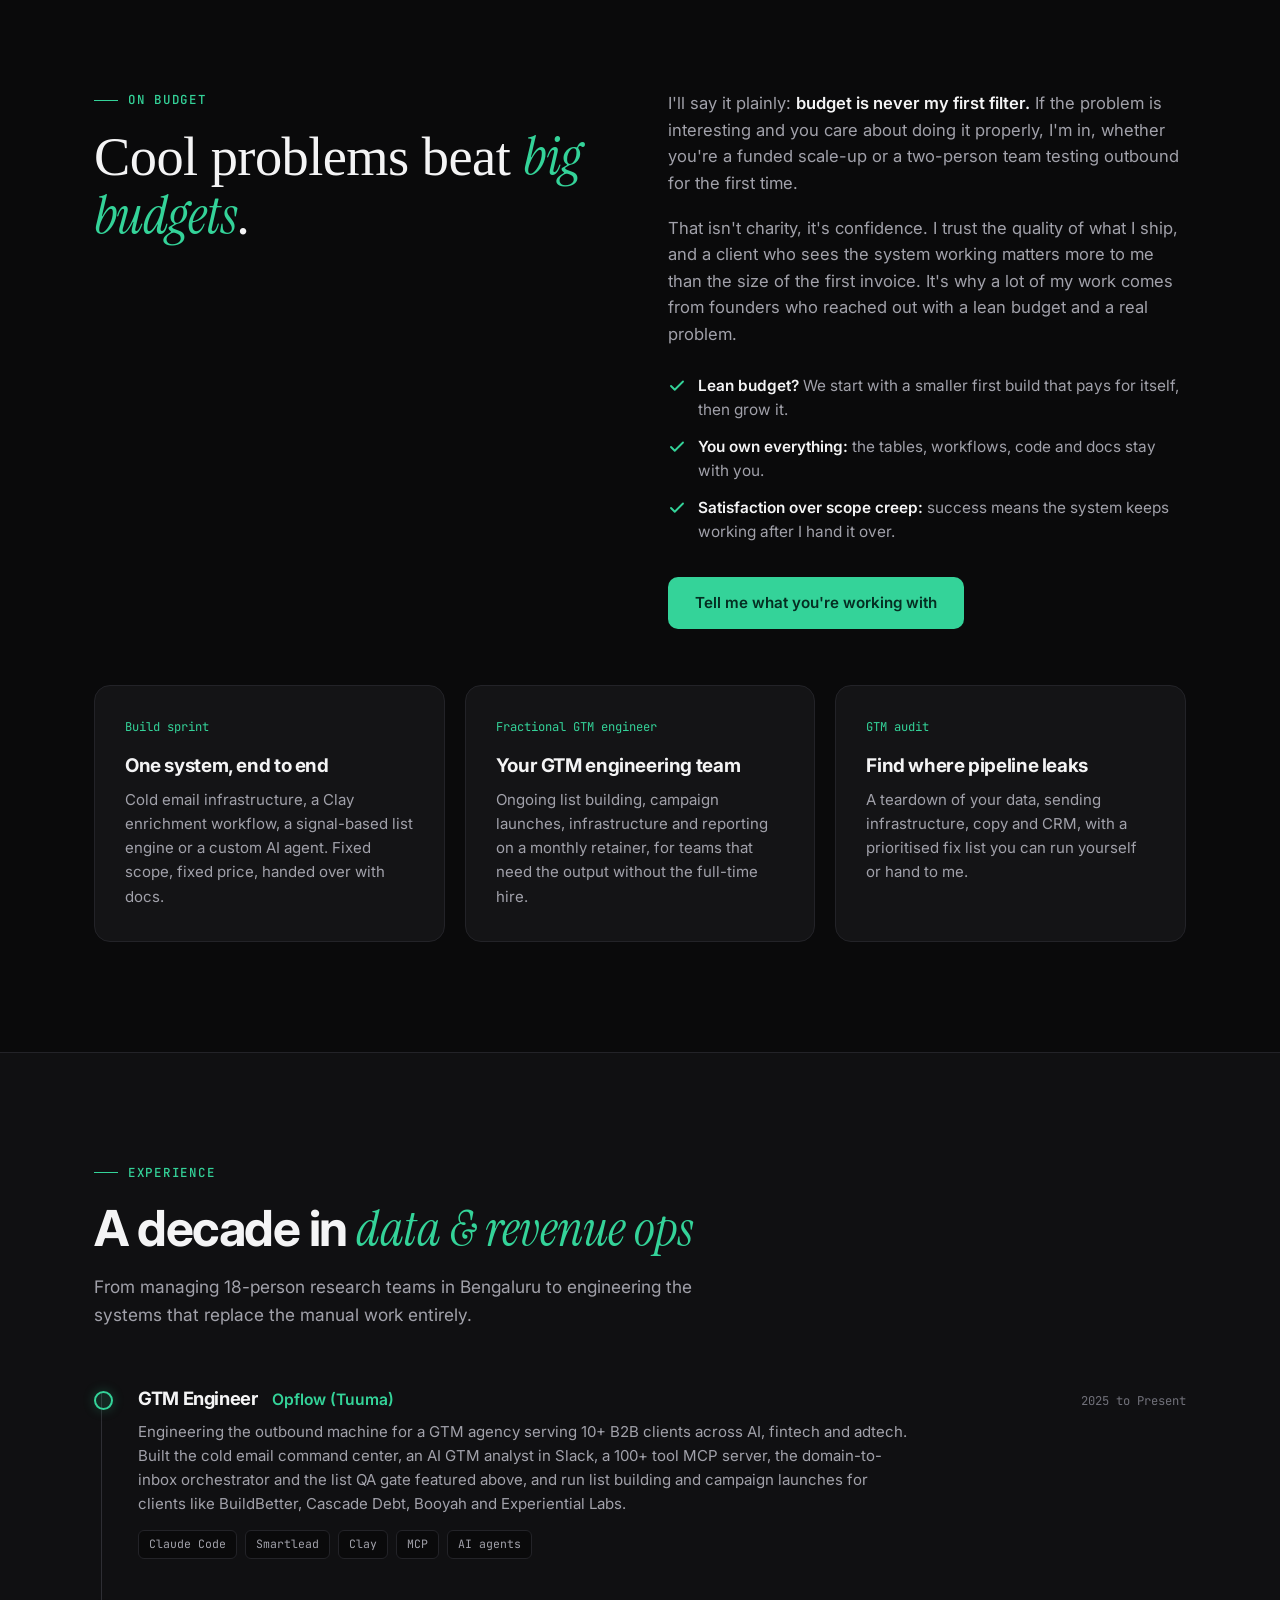
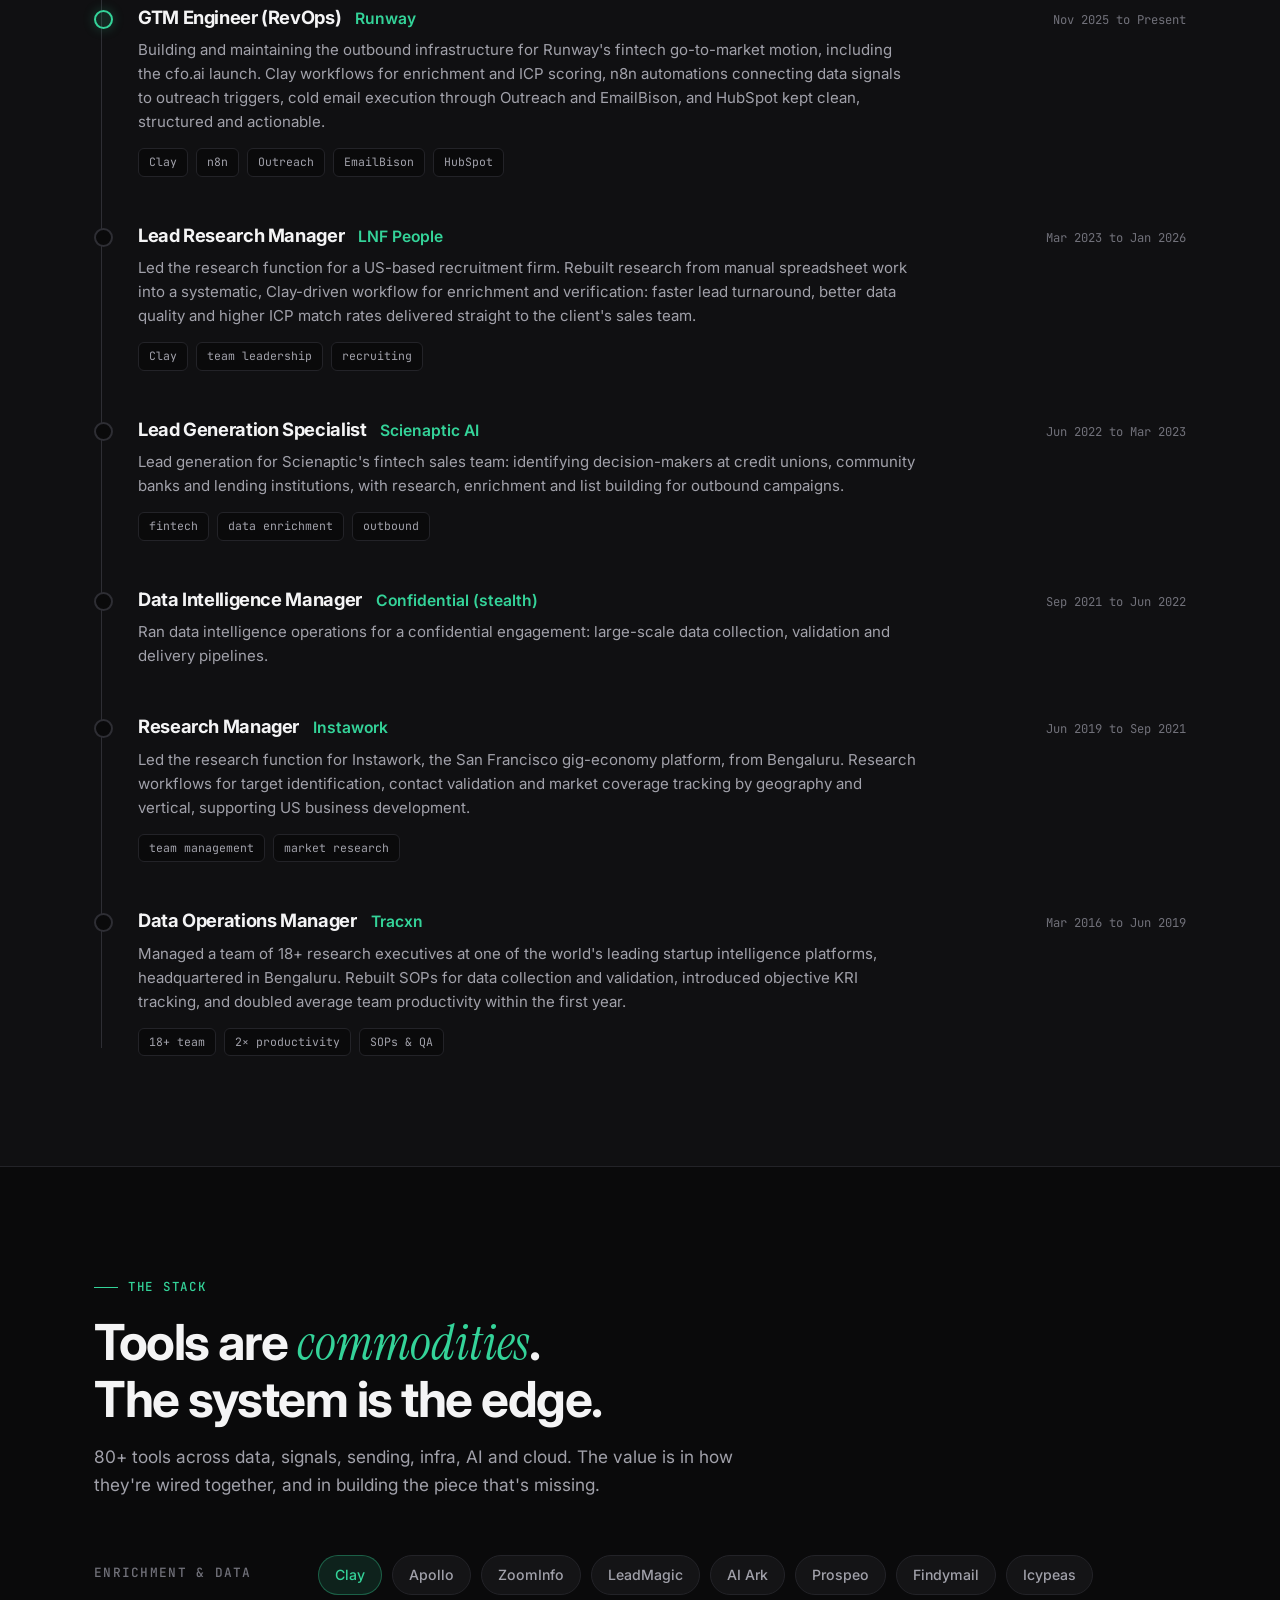
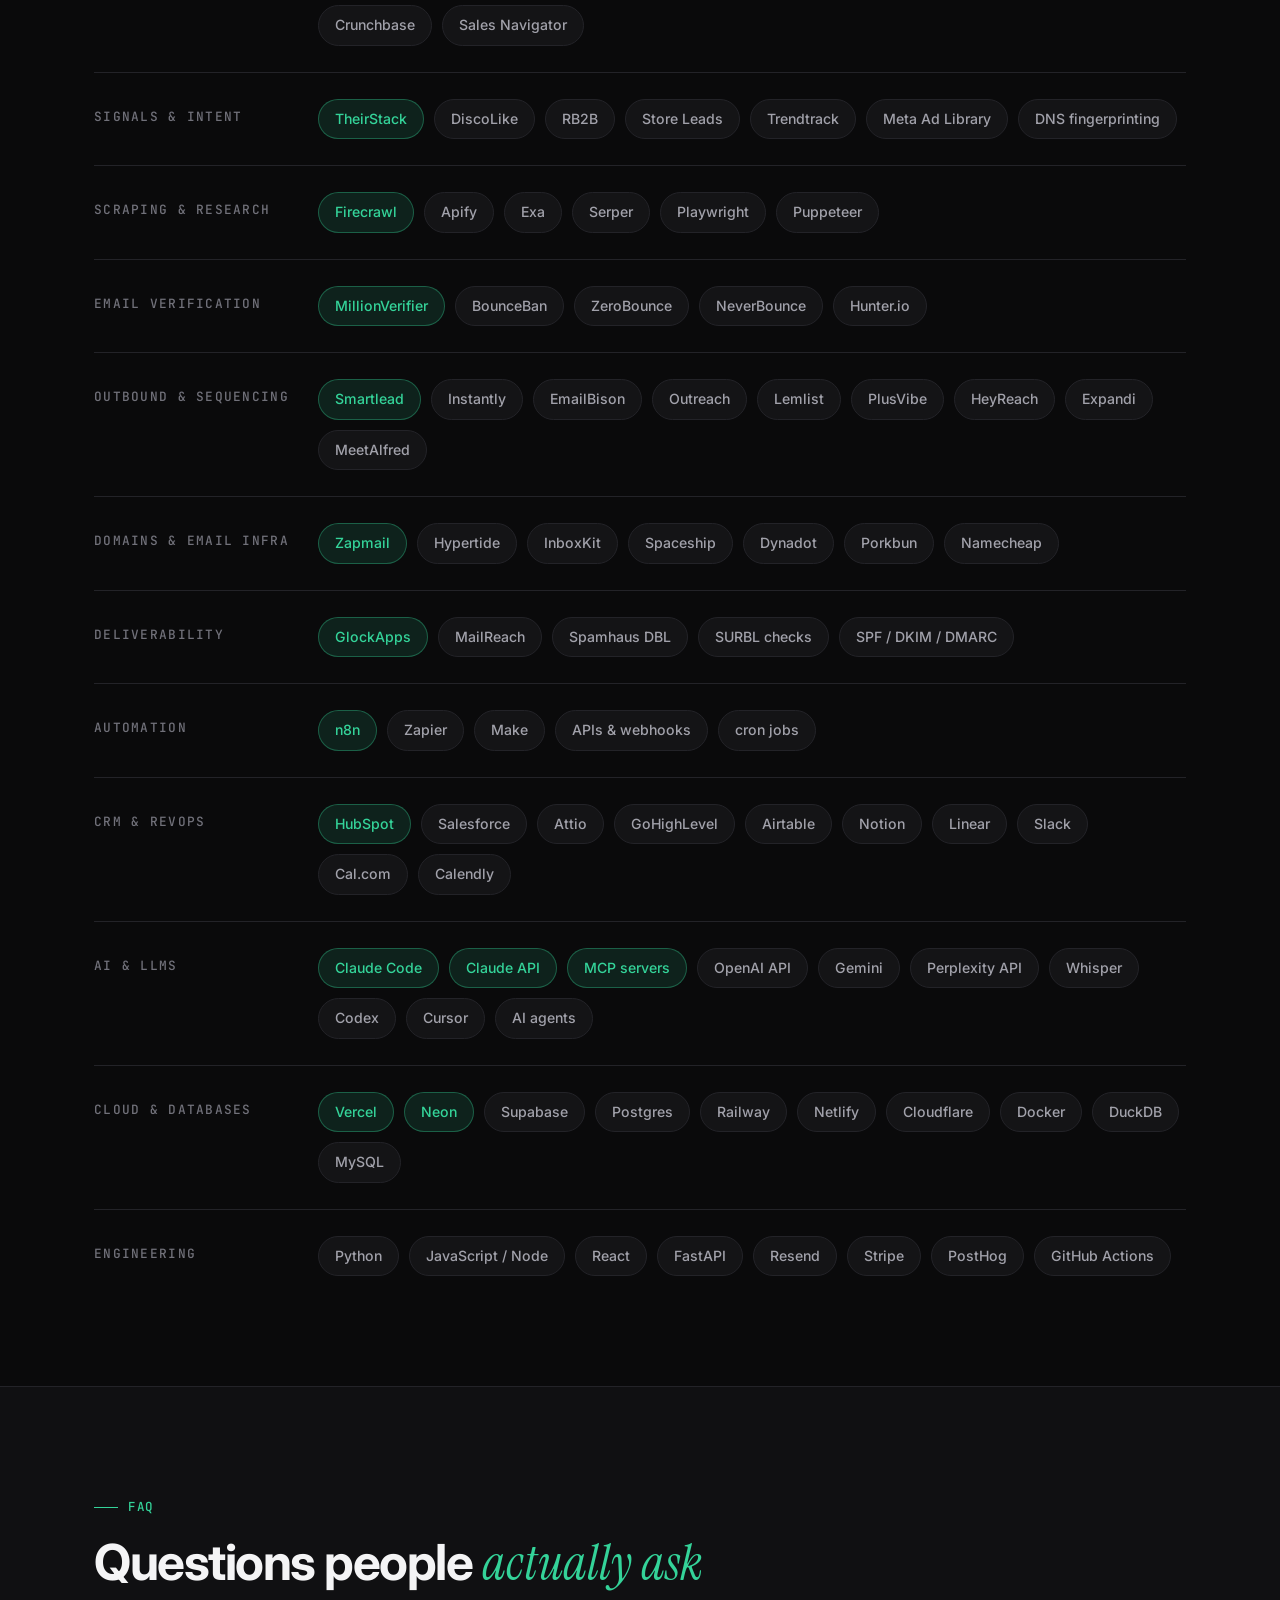
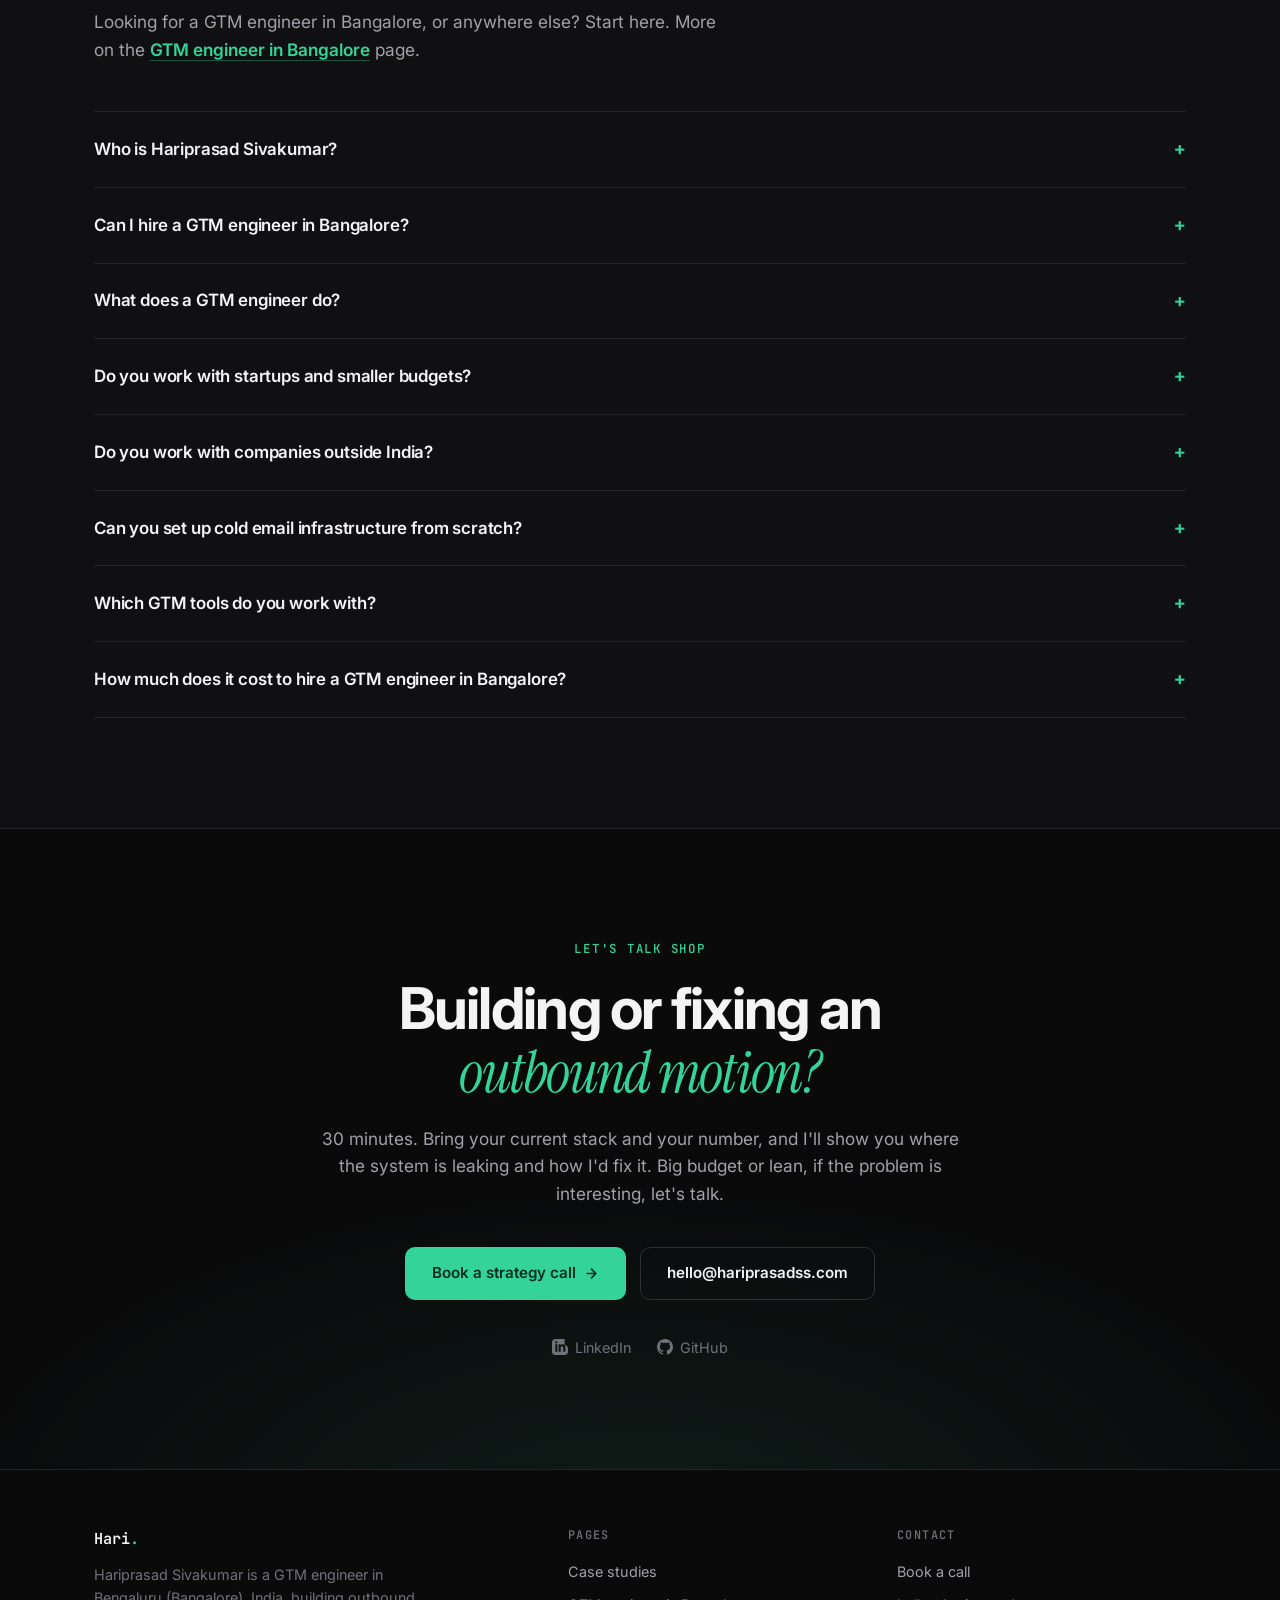
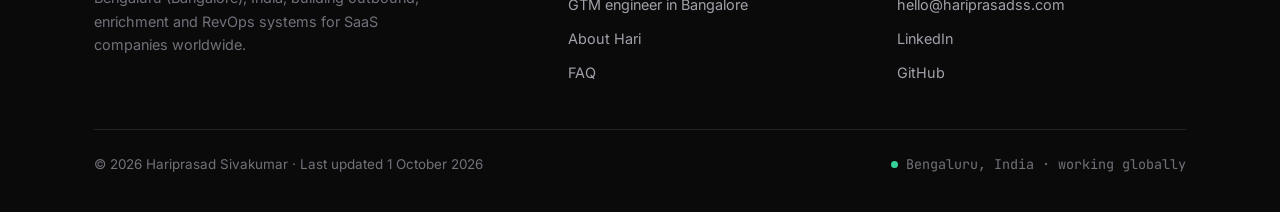
==== commit fe24e066: "Revamp portfolio for "GTM engineer in Bangalore" SEO and AI search - Rebuild the home page around Be" ====
--- a/index.html
+++ b/index.html
@@ -1,1171 +1,571 @@
 <!DOCTYPE html>
-<html lang="en">
+<html lang="en-IN">
 <head>
     <meta charset="UTF-8">
     <meta name="viewport" content="width=device-width, initial-scale=1.0">
-    <title>Hariprasad Sivakumar — GTM Engineer | Clay, n8n, Cold Email Infrastructure</title>
-    <meta name="description" content="Hariprasad Sivakumar is a GTM Engineer who takes a lead from first signal to booked meeting with systems, not headcount. Clay enrichment, n8n automation, cold email infrastructure, and HubSpot RevOps. 10 years in data and revenue operations.">
+    <title>Hariprasad Sivakumar | GTM Engineer in Bengaluru (Bangalore), India</title>
+    <meta name="description" content="Hariprasad Sivakumar (Hari) is a GTM engineer in Bengaluru (Bangalore), India who has built outbound, enrichment and RevOps systems for 100+ SaaS companies worldwide: Clay, cold email infrastructure, AI agents and n8n automation.">
     <meta name="author" content="Hariprasad Sivakumar">
-    <meta name="keywords" content="Hariprasad Sivakumar, Hari Sivakumar, GTM Engineer, Go-To-Market Engineer, RevOps, Revenue Operations, Clay, n8n, cold email infrastructure, Smartlead, HubSpot, lead generation, sales automation">
-    <link rel="canonical" href="https://hariprasadss.com/">
-    <meta name="robots" content="index, follow, max-image-preview:large">
-
-    <!-- Open Graph -->
-    <meta property="og:type" content="website">
-    <meta property="og:url" content="https://hariprasadss.com/">
+    <link rel="canonical" href="https://www.hariprasadss.com/">
+    <meta name="robots" content="index, follow, max-image-preview:large, max-snippet:-1">
+    <meta name="theme-color" content="#0a0a0b">
+    <meta name="geo.region" content="IN-KA">
+    <meta name="geo.placename" content="Bengaluru">
+
+    <meta property="og:type" content="profile">
+    <meta property="og:url" content="https://www.hariprasadss.com/">
     <meta property="og:site_name" content="Hariprasad Sivakumar">
-    <meta property="og:title" content="Hariprasad Sivakumar — GTM Engineer">
-    <meta property="og:description" content="I take a lead from first signal to booked meeting with systems, not headcount. Clay, n8n, cold email infrastructure, HubSpot RevOps.">
-    <meta property="og:image" content="https://hariprasadss.com/assets/og-image.png">
+    <meta property="og:locale" content="en_IN">
+    <meta property="og:title" content="Hariprasad Sivakumar | GTM Engineer in Bengaluru, India">
+    <meta property="og:description" content="GTM engineer for 100+ SaaS companies worldwide. Pipeline built on systems, not headcount: Clay, cold email infrastructure, AI agents, n8n and RevOps.">
+    <meta property="og:image" content="https://www.hariprasadss.com/assets/og/hari-gtm-engineer-bengaluru.png">
     <meta property="og:image:width" content="1200">
     <meta property="og:image:height" content="630">
-
-    <!-- Twitter -->
+    <meta property="og:image:alt" content="Hariprasad Sivakumar, GTM Engineer in Bengaluru, India">
+    <meta property="profile:first_name" content="Hariprasad">
+    <meta property="profile:last_name" content="Sivakumar">
+
     <meta name="twitter:card" content="summary_large_image">
-    <meta name="twitter:title" content="Hariprasad Sivakumar — GTM Engineer">
-    <meta name="twitter:description" content="From first signal to booked meeting with systems, not headcount. Clay, n8n, cold email infrastructure, HubSpot RevOps.">
-    <meta name="twitter:image" content="https://hariprasadss.com/assets/og-image.png">
+    <meta name="twitter:title" content="Hariprasad Sivakumar | GTM Engineer in Bengaluru, India">
+    <meta name="twitter:description" content="GTM engineer for 100+ SaaS companies worldwide. Clay, cold email infrastructure, AI agents, n8n and RevOps.">
+    <meta name="twitter:image" content="https://www.hariprasadss.com/assets/og/hari-gtm-engineer-bengaluru.png">
 
     <link rel="icon" href="data:image/svg+xml,%3Csvg xmlns='http://www.w3.org/2000/svg' viewBox='0 0 32 32'%3E%3Crect width='32' height='32' rx='7' fill='%230a0a0b'/%3E%3Cpath d='M9 7v18M23 7v18M9 16h14' stroke='%2334d399' stroke-width='3' stroke-linecap='round'/%3E%3C/svg%3E">
-
-    <!-- Structured data: tells search engines this site and the LinkedIn profile are the same person -->
+    <link rel="alternate" type="text/plain" href="/llms.txt" title="LLM-readable summary">
+
     <script type="application/ld+json">
     {
       "@context": "https://schema.org",
-      "@type": "Person",
-      "name": "Hariprasad Sivakumar",
-      "alternateName": "Hari Sivakumar",
-      "url": "https://hariprasadss.com/",
-      "image": "https://hariprasadss.com/assets/og-image.png",
-      "jobTitle": "GTM Engineer",
-      "description": "GTM Engineer specializing in Clay enrichment, n8n automation, cold email infrastructure, and HubSpot RevOps. Takes a lead from first signal to booked meeting with systems, not headcount.",
-      "email": "hello@hariprasadss.com",
-      "worksFor": {
-        "@type": "Organization",
-        "name": "Runway"
-      },
-      "address": {
-        "@type": "PostalAddress",
-        "addressLocality": "Bengaluru",
-        "addressCountry": "India"
-      },
-      "knowsAbout": ["GTM Engineering", "Revenue Operations", "Clay", "n8n", "Cold Email Infrastructure", "Lead Generation", "Sales Automation", "HubSpot", "Data Enrichment"],
-      "sameAs": [
-        "https://www.linkedin.com/in/hariprasadss",
-        "https://github.com/hariprasadss"
+      "@graph": [
+        {
+          "@type": "WebSite",
+          "@id": "https://www.hariprasadss.com/#website",
+          "url": "https://www.hariprasadss.com/",
+          "name": "Hariprasad Sivakumar, GTM Engineer",
+          "inLanguage": "en-IN",
+          "publisher": { "@id": "https://www.hariprasadss.com/#person" }
+        },
+        {
+          "@type": "WebPage",
+          "@id": "https://www.hariprasadss.com/#webpage",
+          "url": "https://www.hariprasadss.com/",
+          "name": "Hariprasad Sivakumar | GTM Engineer in Bengaluru (Bangalore), India",
+          "isPartOf": { "@id": "https://www.hariprasadss.com/#website" },
+          "about": { "@id": "https://www.hariprasadss.com/#person" },
+          "primaryImageOfPage": "https://www.hariprasadss.com/assets/og/hari-gtm-engineer-bengaluru.png",
+          "dateModified": "2026-10-01",
+          "inLanguage": "en-IN"
+        },
+        {
+          "@type": "Person",
+          "@id": "https://www.hariprasadss.com/#person",
+          "name": "Hariprasad Sivakumar",
+          "givenName": "Hariprasad",
+          "familyName": "Sivakumar",
+          "alternateName": ["Hari Sivakumar", "Hari"],
+          "url": "https://www.hariprasadss.com/",
+          "image": "https://www.hariprasadss.com/assets/og/hari-gtm-engineer-bengaluru.png",
+          "jobTitle": "GTM Engineer",
+          "description": "GTM engineer based in Bengaluru (Bangalore), India with 10 years in data and revenue operations. Has built outbound, enrichment and RevOps systems for 100+ SaaS companies worldwide, including cold email infrastructure, Clay enrichment, AI agents and n8n automation.",
+          "email": "mailto:hello@hariprasadss.com",
+          "address": {
+            "@type": "PostalAddress",
+            "addressLocality": "Bengaluru",
+            "addressRegion": "Karnataka",
+            "addressCountry": "IN"
+          },
+          "homeLocation": { "@type": "City", "name": "Bengaluru (Bangalore), Karnataka, India" },
+          "hasOccupation": {
+            "@type": "Occupation",
+            "name": "GTM Engineer",
+            "occupationLocation": { "@type": "City", "name": "Bengaluru" },
+            "skills": "Clay, cold email infrastructure, Smartlead, n8n, HubSpot, AI agents, MCP servers, lead list building, data enrichment, deliverability"
+          },
+          "worksFor": [
+            { "@type": "Organization", "name": "Opflow (Tuuma)", "url": "https://opflow.io" },
+            { "@type": "Organization", "name": "Runway", "url": "https://runway.com" }
+          ],
+          "knowsAbout": ["GTM Engineering", "Go-to-market strategy", "Revenue Operations", "Clay", "Cold email infrastructure", "Email deliverability", "Smartlead", "n8n", "HubSpot", "Lead generation", "Data enrichment", "AI agents", "Model Context Protocol", "Claude Code"],
+          "sameAs": [
+            "https://www.linkedin.com/in/hariprasadss",
+            "https://github.com/hariprasadss"
+          ],
+          "makesOffer": [
+            { "@type": "Offer", "itemOffered": { "@type": "Service", "name": "GTM engineering", "areaServed": ["Bengaluru", "India", "Worldwide"] } },
+            { "@type": "Offer", "itemOffered": { "@type": "Service", "name": "Cold email infrastructure setup and deliverability", "areaServed": "Worldwide" } },
+            { "@type": "Offer", "itemOffered": { "@type": "Service", "name": "Clay enrichment and signal-based list building", "areaServed": "Worldwide" } },
+            { "@type": "Offer", "itemOffered": { "@type": "Service", "name": "AI agents and custom GTM tools", "areaServed": "Worldwide" } },
+            { "@type": "Offer", "itemOffered": { "@type": "Service", "name": "n8n automation and RevOps", "areaServed": "Worldwide" } }
+          ]
+        },
+        {
+          "@type": "FAQPage",
+          "@id": "https://www.hariprasadss.com/#faq",
+          "mainEntity": [
+            { "@type": "Question", "name": "Who is Hariprasad Sivakumar?", "acceptedAnswer": { "@type": "Answer", "text": "Hariprasad Sivakumar (Hari) is a GTM engineer based in Bengaluru (Bangalore), India, with 10 years in data and revenue operations. He has built outbound, enrichment and RevOps systems for 100+ SaaS companies worldwide, including Runway, BuildBetter, Cascade Debt, Booyah, Experiential Labs, Instawork and Tracxn. He currently works as a GTM engineer at Opflow (Tuuma) and Runway." } },
+            { "@type": "Question", "name": "Can I hire a GTM engineer in Bangalore?", "acceptedAnswer": { "@type": "Answer", "text": "Yes. Hariprasad Sivakumar is a GTM engineer in Bengaluru (Bangalore) who takes on project builds and monthly retainers for SaaS teams in India, the US, the UK and Europe. Book a 30-minute call at calendly.com/harigtm/30min or email hello@hariprasadss.com." } },
+            { "@type": "Question", "name": "What does a GTM engineer do?", "acceptedAnswer": { "@type": "Answer", "text": "A GTM (go-to-market) engineer builds the systems behind pipeline: the data, automation and infrastructure that take a lead from first signal to booked meeting. That covers signal-based list building, Clay enrichment waterfalls, cold email infrastructure and deliverability, AI research agents, CRM hygiene and reporting, so a small team can do the work of a large SDR floor." } },
+            { "@type": "Question", "name": "Do you work with startups and smaller budgets?", "acceptedAnswer": { "@type": "Answer", "text": "Yes. Budget is never the first filter. If the problem is interesting and the team cares about doing it properly, Hari finds a scope that fits, often a smaller first build that pays for itself before expanding. He trusts the quality of his work, and a client who sees the system working matters more to him than the size of the first invoice." } },
+            { "@type": "Question", "name": "Do you work with companies outside India?", "acceptedAnswer": { "@type": "Answer", "text": "Yes, most clients are outside India, mainly in the US, UK and Europe. Working from Bengaluru (IST), Hari overlaps with European business hours and US mornings, and builds move forward overnight while US teams sleep." } },
+            { "@type": "Question", "name": "Can you set up cold email infrastructure from scratch?", "acceptedAnswer": { "@type": "Answer", "text": "Yes. The full stack: domain selection, DNS (SPF, DKIM, DMARC), Google Workspace and Microsoft inboxes, warmup, sender rotation, capacity planning and daily blacklist monitoring. Hari has run fleets of 5,000+ inboxes across 400+ domains and built the tooling that provisions and heals them automatically." } },
+            { "@type": "Question", "name": "Which GTM tools do you work with?", "acceptedAnswer": { "@type": "Answer", "text": "80+ tools. The core: Clay, Apollo, LeadMagic, AI Ark and TheirStack for data and signals; Smartlead, Instantly, EmailBison, Outreach, Lemlist and HeyReach for sending; Zapmail, Hypertide, InboxKit and GlockApps for infrastructure and deliverability; n8n, HubSpot, Salesforce and Attio for automation and RevOps; Claude Code, Claude, OpenAI and MCP for AI agents; and Vercel, Neon, Supabase, Railway and Cloudflare to ship custom tools. When a tool hits its ceiling, Hari builds the missing piece." } },
+            { "@type": "Question", "name": "How much does it cost to hire a GTM engineer in Bangalore?", "acceptedAnswer": { "@type": "Answer", "text": "It depends on scope rather than a rate card. A focused build, such as cold email infrastructure or a Clay enrichment workflow, is a fixed-price project. Ongoing campaign and infrastructure work runs as a monthly retainer. Lean budgets are welcome: share what you're working with and Hari will say what's realistic." } }
+          ]
+        }
       ]
     }
     </script>
+
+    <script>document.documentElement.classList.add('js');</script>
     <link rel="preconnect" href="https://fonts.googleapis.com">
     <link rel="preconnect" href="https://fonts.gstatic.com" crossorigin>
     <link href="https://fonts.googleapis.com/css2?family=Inter:wght@400;500;600;700;800&family=Instrument+Serif:ital@0;1&family=JetBrains+Mono:wght@400;500;600&display=swap" rel="stylesheet">
-    <style>
-        :root {
-            --bg: #0a0a0b;
-            --bg-elevated: #101012;
-            --surface: #141416;
-            --surface-hover: #1a1a1d;
-            --border: #232328;
-            --border-strong: #2e2e34;
-            --text: #f4f4f5;
-            --text-secondary: #a1a1aa;
-            --text-muted: #62626b;
-            --accent: #34d399;
-            --accent-dim: rgba(52, 211, 153, 0.12);
-            --accent-glow: rgba(52, 211, 153, 0.25);
-            --serif: 'Instrument Serif', Georgia, serif;
-            --mono: 'JetBrains Mono', ui-monospace, monospace;
-            --sans: 'Inter', -apple-system, sans-serif;
-        }
-
-        * { margin: 0; padding: 0; box-sizing: border-box; }
-
-        html { scroll-behavior: smooth; scroll-padding-top: 90px; }
-
-        body {
-            font-family: var(--sans);
-            background: var(--bg);
-            color: var(--text);
-            line-height: 1.6;
-            -webkit-font-smoothing: antialiased;
-            overflow-x: hidden;
-        }
-
-        ::selection { background: var(--accent); color: #052e22; }
-
-        /* ---------- Shared ---------- */
-        .container { max-width: 1140px; margin: 0 auto; padding: 0 24px; }
-
-        section { padding: 110px 0; }
-
-        .kicker {
-            font-family: var(--mono);
-            font-size: 0.78rem;
-            font-weight: 500;
-            letter-spacing: 0.14em;
-            text-transform: uppercase;
-            color: var(--accent);
-            display: flex;
-            align-items: center;
-            gap: 10px;
-            margin-bottom: 18px;
-        }
-
-        .kicker::before {
-            content: '';
-            width: 24px;
-            height: 1px;
-            background: var(--accent);
-        }
-
-        .section-title {
-            font-size: clamp(2rem, 4.5vw, 3.1rem);
-            font-weight: 700;
-            letter-spacing: -0.03em;
-            line-height: 1.12;
-            margin-bottom: 16px;
-        }
-
-        .section-title em {
-            font-family: var(--serif);
-            font-style: italic;
-            font-weight: 400;
-            color: var(--accent);
-            letter-spacing: 0;
-        }
-
-        .section-sub {
-            color: var(--text-secondary);
-            font-size: 1.08rem;
-            max-width: 620px;
-        }
-
-        /* Scroll reveal */
-        .reveal {
-            opacity: 0;
-            transform: translateY(24px);
-            transition: opacity 0.7s ease, transform 0.7s ease;
-        }
-        .reveal.visible { opacity: 1; transform: translateY(0); }
-
-        @media (prefers-reduced-motion: reduce) {
-            html { scroll-behavior: auto; }
-            *, *::before, *::after { animation: none !important; transition: none !important; }
-            .reveal { opacity: 1; transform: none; }
-        }
-
-        /* ---------- Nav ---------- */
-        nav {
-            position: fixed;
-            top: 0; left: 0; right: 0;
-            z-index: 100;
-            background: rgba(10, 10, 11, 0.78);
-            backdrop-filter: blur(16px);
-            -webkit-backdrop-filter: blur(16px);
-            border-bottom: 1px solid var(--border);
-        }
-
-        .nav-inner {
-            max-width: 1140px;
-            margin: 0 auto;
-            padding: 0 24px;
-            height: 64px;
-            display: flex;
-            align-items: center;
-            justify-content: space-between;
-        }
-
-        .nav-logo {
-            font-family: var(--mono);
-            font-weight: 600;
-            font-size: 0.95rem;
-            color: var(--text);
-            text-decoration: none;
-            display: flex;
-            align-items: center;
-            gap: 8px;
-        }
-
-        .nav-logo .dot { color: var(--accent); }
-
-        .nav-links {
-            display: flex;
-            align-items: center;
-            gap: 4px;
-            list-style: none;
-        }
-
-        .nav-links a {
-            color: var(--text-secondary);
-            text-decoration: none;
-            font-size: 0.88rem;
-            font-weight: 500;
-            padding: 8px 14px;
-            border-radius: 8px;
-            transition: color 0.2s, background 0.2s;
-        }
-
-        .nav-links a:hover { color: var(--text); background: var(--surface); }
-
-        .nav-cta {
-            font-size: 0.88rem;
-            font-weight: 600;
-            color: #052e22 !important;
-            background: var(--accent);
-            padding: 9px 18px !important;
-            border-radius: 8px;
-            margin-left: 8px;
-            transition: transform 0.2s, box-shadow 0.2s;
-        }
-
-        .nav-cta:hover {
-            background: var(--accent) !important;
-            color: #052e22 !important;
-            transform: translateY(-1px);
-            box-shadow: 0 4px 20px var(--accent-glow);
-        }
-
-        @media (max-width: 760px) {
-            .nav-links li:not(.nav-cta-li) { display: none; }
-        }
-
-        /* ---------- Hero ---------- */
-        .hero {
-            min-height: 100vh;
-            display: flex;
-            align-items: center;
-            padding: 140px 0 80px;
-            position: relative;
-        }
-
-        .hero::before {
-            content: '';
-            position: absolute;
-            inset: 0;
-            background:
-                radial-gradient(ellipse 60% 45% at 70% 8%, rgba(52, 211, 153, 0.07), transparent),
-                radial-gradient(ellipse 50% 40% at 15% 95%, rgba(52, 211, 153, 0.04), transparent);
-            pointer-events: none;
-        }
-
-        .hero::after {
-            content: '';
-            position: absolute;
-            inset: 0;
-            background-image:
-                linear-gradient(var(--border) 1px, transparent 1px),
-                linear-gradient(90deg, var(--border) 1px, transparent 1px);
-            background-size: 72px 72px;
-            opacity: 0.18;
-            mask-image: radial-gradient(ellipse 70% 60% at 50% 40%, black, transparent);
-            -webkit-mask-image: radial-gradient(ellipse 70% 60% at 50% 40%, black, transparent);
-            pointer-events: none;
-        }
-
-        .hero-grid {
-            display: grid;
-            grid-template-columns: 1.15fr 0.85fr;
-            gap: 64px;
-            align-items: center;
-            position: relative;
-            z-index: 1;
-        }
-
-        .hero-badge {
-            display: inline-flex;
-            align-items: center;
-            gap: 8px;
-            font-family: var(--mono);
-            font-size: 0.76rem;
-            color: var(--text-secondary);
-            border: 1px solid var(--border-strong);
-            background: var(--surface);
-            padding: 7px 14px;
-            border-radius: 100px;
-            margin-bottom: 28px;
-        }
-
-        .pulse {
-            width: 7px; height: 7px;
-            background: var(--accent);
-            border-radius: 50%;
-            animation: pulse 2s ease-in-out infinite;
-        }
-
-        @keyframes pulse {
-            0%, 100% { box-shadow: 0 0 0 0 var(--accent-glow); }
-            50% { box-shadow: 0 0 0 6px transparent; }
-        }
-
-        .hero h1 {
-            font-size: clamp(2.6rem, 6vw, 4.4rem);
-            font-weight: 700;
-            letter-spacing: -0.035em;
-            line-height: 1.06;
-            margin-bottom: 26px;
-        }
-
-        .hero h1 em {
-            font-family: var(--serif);
-            font-style: italic;
-            font-weight: 400;
-            color: var(--accent);
-        }
-
-        .hero-sub {
-            font-size: 1.13rem;
-            color: var(--text-secondary);
-            max-width: 540px;
-            margin-bottom: 38px;
-        }
-
-        .hero-sub strong { color: var(--text); font-weight: 600; }
-
-        .hero-ctas { display: flex; gap: 14px; flex-wrap: wrap; }
-
-        .btn {
-            display: inline-flex;
-            align-items: center;
-            gap: 8px;
-            font-size: 0.95rem;
-            font-weight: 600;
-            text-decoration: none;
-            padding: 13px 26px;
-            border-radius: 10px;
-            transition: transform 0.2s, box-shadow 0.2s, background 0.2s, border-color 0.2s;
-        }
-
-        .btn-primary {
-            background: var(--accent);
-            color: #052e22;
-        }
-
-        .btn-primary:hover {
-            transform: translateY(-2px);
-            box-shadow: 0 8px 30px var(--accent-glow);
-        }
-
-        .btn-ghost {
-            color: var(--text);
-            border: 1px solid var(--border-strong);
-            background: transparent;
-        }
-
-        .btn-ghost:hover {
-            border-color: var(--accent);
-            background: var(--accent-dim);
-            transform: translateY(-2px);
-        }
-
-        /* Terminal card */
-        .terminal {
-            background: var(--bg-elevated);
-            border: 1px solid var(--border-strong);
-            border-radius: 14px;
-            overflow: hidden;
-            box-shadow: 0 30px 80px rgba(0, 0, 0, 0.5);
-            font-family: var(--mono);
-        }
-
-        .terminal-bar {
-            display: flex;
-            align-items: center;
-            gap: 8px;
-            padding: 13px 18px;
-            border-bottom: 1px solid var(--border);
-            background: var(--surface);
-        }
-
-        .t-dot { width: 11px; height: 11px; border-radius: 50%; background: var(--border-strong); }
-        .t-dot:nth-child(1) { background: #f87171aa; }
-        .t-dot:nth-child(2) { background: #fbbf24aa; }
-        .t-dot:nth-child(3) { background: #34d399aa; }
-
-        .terminal-bar span {
-            margin-left: auto;
-            font-size: 0.72rem;
-            color: var(--text-muted);
-        }
-
-        .terminal-body { padding: 22px 22px 18px; min-height: 290px; }
-
-        .t-line {
-            display: flex;
-            align-items: baseline;
-            gap: 12px;
-            font-size: 0.82rem;
-            padding: 8px 0;
-            opacity: 0;
-            transform: translateX(-8px);
-            transition: opacity 0.45s ease, transform 0.45s ease;
-        }
-
-        .t-line.on { opacity: 1; transform: translateX(0); }
-
-        .t-step { color: var(--accent); width: 14px; flex-shrink: 0; }
-        .t-label { color: var(--text); font-weight: 500; width: 138px; flex-shrink: 0; }
-        .t-detail { color: var(--text-muted); font-size: 0.76rem; }
-
-        .t-line.t-final .t-label, .t-line.t-final .t-detail { color: var(--accent); }
-
-        .t-cursor {
-            display: inline-block;
-            width: 8px; height: 15px;
-            background: var(--accent);
-            vertical-align: text-bottom;
-            animation: blink 1s step-end infinite;
-            margin-top: 10px;
-        }
-
-        @keyframes blink { 50% { opacity: 0; } }
-
-        /* Hero stats */
-        .hero-stats {
-            display: grid;
-            grid-template-columns: repeat(4, 1fr);
-            gap: 1px;
-            background: var(--border);
-            border: 1px solid var(--border);
-            border-radius: 14px;
-            overflow: hidden;
-            margin-top: 72px;
-            position: relative;
-            z-index: 1;
-        }
-
-        .stat {
-            background: var(--bg-elevated);
-            padding: 26px 24px;
-        }
-
-        .stat-num {
-            font-family: var(--mono);
-            font-size: 1.8rem;
-            font-weight: 600;
-            color: var(--text);
-            letter-spacing: -0.02em;
-        }
-
-        .stat-num span { color: var(--accent); }
-
-        .stat-label {
-            font-size: 0.84rem;
-            color: var(--text-muted);
-            margin-top: 4px;
-        }
-
-        @media (max-width: 920px) {
-            .hero-grid { grid-template-columns: 1fr; gap: 48px; }
-            .hero { min-height: auto; }
-            .hero-stats { grid-template-columns: repeat(2, 1fr); }
-        }
-
-        /* ---------- Logo wall ---------- */
-        .logos { padding: 60px 0 70px; border-top: 1px solid var(--border); border-bottom: 1px solid var(--border); background: var(--bg-elevated); }
-
-        .logos-title {
-            text-align: center;
-            font-family: var(--mono);
-            font-size: 0.76rem;
-            letter-spacing: 0.14em;
-            text-transform: uppercase;
-            color: var(--text-muted);
-            margin-bottom: 40px;
-        }
-
-        .logo-grid {
-            display: flex;
-            flex-wrap: wrap;
-            justify-content: center;
-            gap: 14px;
-        }
-
-        .logo-item {
-            display: flex;
-            align-items: center;
-            gap: 11px;
-            padding: 13px 22px;
-            background: var(--surface);
-            border: 1px solid var(--border);
-            border-radius: 12px;
-            transition: border-color 0.25s, transform 0.25s;
-        }
-
-        .logo-item:hover { border-color: var(--border-strong); transform: translateY(-2px); }
-
-        .logo-item img {
-            width: 26px; height: 26px;
-            border-radius: 6px;
-            object-fit: contain;
-            filter: grayscale(100%);
-            opacity: 0.75;
-            transition: filter 0.25s, opacity 0.25s;
-        }
-
-        .logo-item:hover img { filter: grayscale(0%); opacity: 1; }
-
-        .logo-item.text-only img { display: none; }
-
-        .logo-item span {
-            font-weight: 600;
-            font-size: 0.95rem;
-            color: var(--text-secondary);
-            white-space: nowrap;
-        }
-
-        .logo-item:hover span { color: var(--text); }
-
-        /* ---------- Pillars ---------- */
-        .pillars-grid {
-            display: grid;
-            grid-template-columns: repeat(2, 1fr);
-            gap: 20px;
-            margin-top: 56px;
-        }
-
-        .pillar {
-            background: var(--surface);
-            border: 1px solid var(--border);
-            border-radius: 16px;
-            padding: 34px 32px;
-            transition: border-color 0.25s, transform 0.25s;
-            position: relative;
-            overflow: hidden;
-        }
-
-        .pillar::after {
-            content: '';
-            position: absolute;
-            top: 0; left: 32px; right: 32px;
-            height: 1px;
-            background: linear-gradient(90deg, transparent, var(--accent-glow), transparent);
-            opacity: 0;
-            transition: opacity 0.3s;
-        }
-
-        .pillar:hover { border-color: var(--border-strong); transform: translateY(-3px); }
-        .pillar:hover::after { opacity: 1; }
-
-        .pillar-num {
-            font-family: var(--mono);
-            font-size: 0.76rem;
-            color: var(--accent);
-            margin-bottom: 18px;
-            display: block;
-        }
-
-        .pillar h3 { font-size: 1.25rem; font-weight: 700; letter-spacing: -0.02em; margin-bottom: 12px; }
-
-        .pillar p { color: var(--text-secondary); font-size: 0.95rem; }
-
-        .pillar-tags { display: flex; flex-wrap: wrap; gap: 8px; margin-top: 20px; }
-
-        .tag {
-            font-family: var(--mono);
-            font-size: 0.72rem;
-            color: var(--text-secondary);
-            background: var(--bg);
-            border: 1px solid var(--border);
-            padding: 4px 10px;
-            border-radius: 6px;
-        }
-
-        @media (max-width: 760px) { .pillars-grid { grid-template-columns: 1fr; } }
-
-        /* ---------- Systems (case studies) ---------- */
-        .systems { background: var(--bg-elevated); border-top: 1px solid var(--border); border-bottom: 1px solid var(--border); }
-
-        .systems-grid {
-            display: grid;
-            grid-template-columns: repeat(2, 1fr);
-            gap: 20px;
-            margin-top: 56px;
-        }
-
-        .system-card {
-            background: var(--surface);
-            border: 1px solid var(--border);
-            border-radius: 16px;
-            padding: 34px 32px;
-            display: flex;
-            flex-direction: column;
-            transition: border-color 0.25s, transform 0.25s;
-        }
-
-        .system-card:hover { border-color: var(--border-strong); transform: translateY(-3px); }
-
-        .system-head {
-            display: flex;
-            align-items: center;
-            justify-content: space-between;
-            margin-bottom: 16px;
-        }
-
-        .system-icon {
-            width: 42px; height: 42px;
-            border-radius: 10px;
-            background: var(--accent-dim);
-            border: 1px solid rgba(52, 211, 153, 0.2);
-            display: flex;
-            align-items: center;
-            justify-content: center;
-            color: var(--accent);
-        }
-
-        .system-icon svg { width: 20px; height: 20px; }
-
-        .system-card h3 { font-size: 1.18rem; font-weight: 700; letter-spacing: -0.02em; margin-bottom: 10px; }
-
-        .system-card > p { color: var(--text-secondary); font-size: 0.93rem; flex-grow: 1; }
-
-        .system-metrics {
-            display: flex;
-            gap: 28px;
-            margin: 22px 0;
-            padding-top: 20px;
-            border-top: 1px solid var(--border);
-        }
-
-        .metric .m-num {
-            font-family: var(--mono);
-            font-size: 1.25rem;
-            font-weight: 600;
-            color: var(--accent);
-        }
-
-        .metric .m-label { font-size: 0.76rem; color: var(--text-muted); margin-top: 2px; }
-
-        .system-tags { display: flex; flex-wrap: wrap; gap: 8px; }
-
-        @media (max-width: 760px) { .systems-grid { grid-template-columns: 1fr; } }
-
-        /* ---------- Builds (beyond GTM) ---------- */
-        .builds-grid {
-            display: grid;
-            grid-template-columns: repeat(3, 1fr);
-            gap: 20px;
-            margin-top: 56px;
-        }
-
-        .build-card {
-            background: var(--surface);
-            border: 1px solid var(--border);
-            border-radius: 16px;
-            padding: 32px 30px;
-            transition: border-color 0.25s, transform 0.25s;
-        }
-
-        .build-card:hover { border-color: var(--border-strong); transform: translateY(-3px); }
-
-        .build-card.flagship {
-            grid-column: 1 / -1;
-            border-color: rgba(52, 211, 153, 0.25);
-            background: linear-gradient(135deg, var(--accent-dim) 0%, var(--surface) 45%);
-        }
-
-        .build-card.flagship h3 { font-size: 1.45rem; }
-
-        .build-card.flagship p { max-width: 720px; font-size: 0.97rem; }
-
-        .build-kicker {
-            font-family: var(--mono);
-            font-size: 0.7rem;
-            letter-spacing: 0.12em;
-            text-transform: uppercase;
-            color: var(--accent);
-            margin-bottom: 14px;
-            display: block;
-        }
-
-        .build-card h3 { font-size: 1.12rem; font-weight: 700; letter-spacing: -0.02em; margin-bottom: 10px; }
-
-        .build-card p { color: var(--text-secondary); font-size: 0.91rem; margin-bottom: 18px; }
-
-        @media (max-width: 860px) { .builds-grid { grid-template-columns: 1fr; } }
-
-        /* ---------- Experience ---------- */
-        .experience { background: var(--bg-elevated); border-top: 1px solid var(--border); border-bottom: 1px solid var(--border); }
-
-        .timeline { margin-top: 56px; position: relative; }
-
-        .timeline::before {
-            content: '';
-            position: absolute;
-            left: 7px;
-            top: 8px; bottom: 8px;
-            width: 1px;
-            background: var(--border-strong);
-        }
-
-        .t-entry {
-            position: relative;
-            padding: 0 0 44px 44px;
-        }
-
-        .t-entry:last-child { padding-bottom: 0; }
-
-        .t-entry::before {
-            content: '';
-            position: absolute;
-            left: 0;
-            top: 7px;
-            width: 15px; height: 15px;
-            border-radius: 50%;
-            background: var(--bg);
-            border: 2px solid var(--border-strong);
-            transition: border-color 0.25s, box-shadow 0.25s;
-        }
-
-        .t-entry:hover::before, .t-entry.current::before {
-            border-color: var(--accent);
-            box-shadow: 0 0 12px var(--accent-glow);
-        }
-
-        .t-entry.current::before { background: var(--accent-dim); }
-
-        .t-meta {
-            display: flex;
-            align-items: baseline;
-            gap: 14px;
-            flex-wrap: wrap;
-            margin-bottom: 6px;
-        }
-
-        .t-role { font-size: 1.15rem; font-weight: 700; letter-spacing: -0.02em; }
-
-        .t-company { color: var(--accent); font-weight: 600; font-size: 0.98rem; }
-
-        .t-dates {
-            font-family: var(--mono);
-            font-size: 0.76rem;
-            color: var(--text-muted);
-            margin-left: auto;
-        }
-
-        .t-entry p { color: var(--text-secondary); font-size: 0.94rem; max-width: 760px; }
-
-        .t-entry .pillar-tags { margin-top: 14px; }
-
-        /* ---------- Stack ---------- */
-        .stack-groups { margin-top: 56px; display: flex; flex-direction: column; gap: 28px; }
-
-        .stack-group {
-            display: grid;
-            grid-template-columns: 200px 1fr;
-            gap: 24px;
-            padding-bottom: 28px;
-            border-bottom: 1px solid var(--border);
-        }
-
-        .stack-group:last-child { border-bottom: none; padding-bottom: 0; }
-
-        .stack-group-name {
-            font-family: var(--mono);
-            font-size: 0.8rem;
-            letter-spacing: 0.1em;
-            text-transform: uppercase;
-            color: var(--text-muted);
-            padding-top: 8px;
-        }
-
-        .stack-chips { display: flex; flex-wrap: wrap; gap: 10px; }
-
-        .chip {
-            font-size: 0.88rem;
-            font-weight: 500;
-            color: var(--text-secondary);
-            background: var(--surface);
-            border: 1px solid var(--border);
-            padding: 8px 16px;
-            border-radius: 100px;
-            transition: border-color 0.2s, color 0.2s, transform 0.2s;
-        }
-
-        .chip:hover { border-color: var(--accent); color: var(--text); transform: translateY(-2px); }
-
-        .chip.featured { border-color: rgba(52, 211, 153, 0.35); color: var(--accent); background: var(--accent-dim); }
-
-        @media (max-width: 700px) { .stack-group { grid-template-columns: 1fr; gap: 12px; } }
-
-        /* ---------- Contact ---------- */
-        .contact {
-            text-align: center;
-            position: relative;
-            overflow: hidden;
-        }
-
-        .contact::before {
-            content: '';
-            position: absolute;
-            inset: 0;
-            background: radial-gradient(ellipse 55% 55% at 50% 110%, rgba(52, 211, 153, 0.09), transparent);
-            pointer-events: none;
-        }
-
-        .contact-inner { position: relative; z-index: 1; max-width: 680px; margin: 0 auto; }
-
-        .contact .kicker { justify-content: center; }
-        .contact .kicker::before { display: none; }
-
-        .contact h2 {
-            font-size: clamp(2.2rem, 5vw, 3.6rem);
-            font-weight: 700;
-            letter-spacing: -0.03em;
-            line-height: 1.1;
-            margin-bottom: 20px;
-        }
-
-        .contact h2 em {
-            font-family: var(--serif);
-            font-style: italic;
-            font-weight: 400;
-            color: var(--accent);
-        }
-
-        .contact p { color: var(--text-secondary); font-size: 1.08rem; margin-bottom: 40px; }
-
-        .contact-ctas { display: flex; gap: 14px; justify-content: center; flex-wrap: wrap; margin-bottom: 36px; }
-
-        .contact-links {
-            display: flex;
-            gap: 26px;
-            justify-content: center;
-            font-size: 0.9rem;
-        }
-
-        .contact-links a {
-            color: var(--text-muted);
-            text-decoration: none;
-            transition: color 0.2s;
-            display: inline-flex;
-            align-items: center;
-            gap: 7px;
-        }
-
-        .contact-links a:hover { color: var(--accent); }
-
-        .contact-links svg { width: 16px; height: 16px; }
-
-        /* ---------- Footer ---------- */
-        footer {
-            border-top: 1px solid var(--border);
-            padding: 32px 0;
-        }
-
-        .footer-inner {
-            display: flex;
-            align-items: center;
-            justify-content: space-between;
-            gap: 16px;
-            flex-wrap: wrap;
-        }
-
-        footer p { font-size: 0.84rem; color: var(--text-muted); }
-
-        footer .footer-loc {
-            font-family: var(--mono);
-            font-size: 0.76rem;
-            display: flex;
-            align-items: center;
-            gap: 8px;
-        }
-    </style>
+    <link rel="stylesheet" href="/assets/css/site.css?v=20261001">
 </head>
 <body>
+    <a class="skip-link" href="#main">Skip to content</a>
 
     <!-- ============ NAV ============ -->
-    <nav>
+    <nav class="site-nav" aria-label="Main">
         <div class="nav-inner">
-            <a href="#" class="nav-logo">Hari<span class="dot">.</span></a>
+            <a href="/" class="nav-logo" aria-label="Hariprasad Sivakumar, home">Hari<span class="dot">.</span></a>
             <ul class="nav-links">
-                <li><a href="#work">What I build</a></li>
+                <li><a href="#services">Services</a></li>
                 <li><a href="#systems">Systems</a></li>
-                <li><a href="#experience">Experience</a></li>
-                <li><a href="#stack">Stack</a></li>
+                <li><a href="#clients">Clients</a></li>
+                <li><a href="#working-together">Working together</a></li>
+                <li><a href="#faq">FAQ</a></li>
                 <li class="nav-cta-li"><a href="https://calendly.com/harigtm/30min" target="_blank" rel="noopener" class="nav-cta">Book a call</a></li>
             </ul>
         </div>
     </nav>
+
+    <main id="main">
 
     <!-- ============ HERO ============ -->
     <header class="hero">
         <div class="container">
             <div class="hero-grid">
                 <div>
-                    <div class="hero-badge"><span class="pulse"></span> GTM Engineer · currently building at Runway</div>
-                    <h1>Pipeline runs on <em>systems</em>,<br>not headcount.</h1>
-                    <p class="hero-sub">I'm Hariprasad Sivakumar. I take a lead from <strong>first signal to booked meeting</strong> with as little manual work as possible — Clay enrichment waterfalls, n8n automations, cold email infrastructure with deliverability managed end to end, and CRM data your sales team can actually act on.</p>
+                    <div class="hero-badge"><span class="pulse"></span><span>Open to new projects · Bengaluru, India<span class="badge-extra"> · Working globally</span></span></div>
+                    <h1><span class="h1-eyebrow">Hariprasad Sivakumar · GTM Engineer in Bengaluru</span>Pipeline runs on <em>systems</em>, not headcount.</h1>
+                    <p class="hero-sub">I'm Hari, a GTM engineer based in Bengaluru (Bangalore), India. I've built outbound and RevOps systems for <strong>100+ SaaS companies worldwide</strong>: signal-based lists, Clay enrichment, cold email infrastructure at fleet scale, and <strong>AI agents that run the ops</strong> so your team can sell.</p>
                     <div class="hero-ctas">
                         <a href="https://calendly.com/harigtm/30min" target="_blank" rel="noopener" class="btn btn-primary">Book a strategy call
-                            <svg width="15" height="15" viewBox="0 0 24 24" fill="none" stroke="currentColor" stroke-width="2.5" stroke-linecap="round" stroke-linejoin="round"><path d="M5 12h14M12 5l7 7-7 7"/></svg>
+                            <svg width="15" height="15" viewBox="0 0 24 24" fill="none" stroke="currentColor" stroke-width="2.5" stroke-linecap="round" stroke-linejoin="round" aria-hidden="true"><path d="M5 12h14M12 5l7 7-7 7"/></svg>
                         </a>
-                        <a href="#systems" class="btn btn-ghost">See the systems</a>
+                        <a href="#systems" class="btn btn-ghost">See what I've built</a>
                     </div>
                 </div>
                 <div class="terminal" aria-hidden="true">
                     <div class="terminal-bar">
                         <div class="t-dot"></div><div class="t-dot"></div><div class="t-dot"></div>
-                        <span>lead_pipeline — live</span>
+                        <span>outbound_pipeline · live</span>
                     </div>
                     <div class="terminal-body" id="pipeline">
-                        <div class="t-line"><span class="t-step">▸</span><span class="t-label">signal detected</span><span class="t-detail">Series B announced · intent spike</span></div>
-                        <div class="t-line"><span class="t-step">▸</span><span class="t-label">enriched</span><span class="t-detail">47 fields · Clay waterfall</span></div>
-                        <div class="t-line"><span class="t-step">▸</span><span class="t-label">scored</span><span class="t-detail">ICP match 92/100</span></div>
-                        <div class="t-line"><span class="t-step">▸</span><span class="t-label">routed</span><span class="t-detail">AE assigned · n8n → Slack</span></div>
-                        <div class="t-line"><span class="t-step">▸</span><span class="t-label">sequenced</span><span class="t-detail">personalized · day 0 send</span></div>
-                        <div class="t-line t-final"><span class="t-step">✓</span><span class="t-label">meeting booked</span><span class="t-detail">calendar invite accepted</span></div>
+                        <div class="t-line"><span class="t-step">▸</span><span class="t-label">signal detected</span><span class="t-detail">new GTM hire · job post</span></div>
+                        <div class="t-line"><span class="t-step">▸</span><span class="t-label">enriched</span><span class="t-detail">waterfall · 4 providers</span></div>
+                        <div class="t-line"><span class="t-step">▸</span><span class="t-label">QA passed</span><span class="t-detail">5-step gate · email verified</span></div>
+                        <div class="t-line"><span class="t-step">▸</span><span class="t-label">suppressed</span><span class="t-detail">blocklist + past responders</span></div>
+                        <div class="t-line"><span class="t-step">▸</span><span class="t-label">sent</span><span class="t-detail">warmed inbox · health 98</span></div>
+                        <div class="t-line"><span class="t-step">▸</span><span class="t-label">positive reply</span><span class="t-detail">AI re-checked · Slack alert</span></div>
+                        <div class="t-line t-final"><span class="t-step">✓</span><span class="t-label">meeting booked</span><span class="t-detail">rep tagged in #growth</span></div>
                         <span class="t-cursor"></span>
                     </div>
                 </div>
             </div>
-            <div class="hero-stats reveal">
+            <div class="stats reveal">
+                <div class="stat"><div class="stat-num">100<span>+</span></div><div class="stat-label">SaaS companies worldwide</div></div>
                 <div class="stat"><div class="stat-num">10<span>y</span></div><div class="stat-label">in data &amp; revenue ops</div></div>
+                <div class="stat"><div class="stat-num">5K<span>+</span></div><div class="stat-label">sending inboxes managed</div></div>
                 <div class="stat"><div class="stat-num">1M<span>+</span></div><div class="stat-label">leads processed</div></div>
-                <div class="stat"><div class="stat-num">400<span>%</span></div><div class="stat-label">pipeline growth delivered</div></div>
-                <div class="stat"><div class="stat-num">50K<span>+</span></div><div class="stat-label">leads enriched monthly</div></div>
             </div>
         </div>
     </header>
 
-    <!-- ============ LOGO WALL ============ -->
-    <div class="logos">
-        <div class="container">
-            <div class="logos-title">Companies I've built revenue systems for</div>
-            <div class="logo-grid">
-                <div class="logo-item"><img src="assets/logos/runway.png" alt="Runway logo" loading="lazy" onerror="this.parentElement.classList.add('text-only')"><span>Runway</span></div>
-                <div class="logo-item"><img src="assets/logos/ltvplus.png" alt="LTVplus logo" loading="lazy" onerror="this.parentElement.classList.add('text-only')"><span>LTVplus</span></div>
-                <div class="logo-item"><img src="assets/logos/opflow.png" alt="opflow logo" loading="lazy" onerror="this.parentElement.classList.add('text-only')"><span>opflow</span></div>
-                <div class="logo-item"><img src="assets/logos/taskdrive.png" alt="TaskDrive logo" loading="lazy" onerror="this.parentElement.classList.add('text-only')"><span>TaskDrive</span></div>
-                <div class="logo-item"><img src="assets/logos/scienaptic.png" alt="Scienaptic AI logo" loading="lazy" onerror="this.parentElement.classList.add('text-only')"><span>Scienaptic AI</span></div>
-                <div class="logo-item"><img src="assets/logos/instawork.png" alt="Instawork logo" loading="lazy" onerror="this.parentElement.classList.add('text-only')"><span>Instawork</span></div>
-                <div class="logo-item"><img src="assets/logos/tracxn.png" alt="Tracxn logo" loading="lazy" onerror="this.parentElement.classList.add('text-only')"><span>Tracxn</span></div>
-                <div class="logo-item"><img src="assets/logos/endflow.png" alt="Endflow logo" loading="lazy" onerror="this.parentElement.classList.add('text-only')"><span>Endflow</span></div>
-                <div class="logo-item"><img src="assets/logos/recruitramp.png" alt="RecruitRamp logo" loading="lazy" onerror="this.parentElement.classList.add('text-only')"><span>RecruitRamp</span></div>
-                <div class="logo-item"><img src="assets/logos/lnfpeople.png" alt="LNF People logo" loading="lazy" onerror="this.parentElement.classList.add('text-only')"><span>LNF People</span></div>
-            </div>
-        </div>
-    </div>
-
-    <!-- ============ PILLARS ============ -->
-    <section id="work">
+    <!-- ============ CLIENTS ============ -->
+    <section class="clients band" id="clients" aria-labelledby="clients-title">
+        <div class="clients-head">
+            <h2 class="clients-title" id="clients-title">Trusted by <strong>100+ SaaS companies</strong> worldwide, including</h2>
+        </div>
+        <div class="marquee">
+            <div class="marquee-track">
+                <div class="client"><b>Runway</b><small>Fintech</small></div>
+                <div class="client"><b>cfo.ai</b><small>AI finance</small></div>
+                <div class="client"><b>BuildBetter</b><small>AI SaaS</small></div>
+                <div class="client"><b>Cascade Debt</b><small>Fintech</small></div>
+                <div class="client"><b>Booyah</b><small>Marketing</small></div>
+                <div class="client"><b>Experiential Labs</b><small>AI · YC</small></div>
+                <div class="client"><b>Nexor AI</b><small>AI agents</small></div>
+                <div class="client"><b>OpenTag</b><small>AI SaaS</small></div>
+                <div class="client"><b>Bland AI</b><small>Voice AI</small></div>
+                <div class="client"><b>Demand Local</b><small>Adtech</small></div>
+                <div class="client"><b>Cabrella</b><small>Insurtech</small></div>
+                <div class="client"><b>Suited</b></div>
+                <div class="client" aria-hidden="true"><b>Runway</b><small>Fintech</small></div>
+                <div class="client" aria-hidden="true"><b>cfo.ai</b><small>AI finance</small></div>
+                <div class="client" aria-hidden="true"><b>BuildBetter</b><small>AI SaaS</small></div>
+                <div class="client" aria-hidden="true"><b>Cascade Debt</b><small>Fintech</small></div>
+                <div class="client" aria-hidden="true"><b>Booyah</b><small>Marketing</small></div>
+                <div class="client" aria-hidden="true"><b>Experiential Labs</b><small>AI · YC</small></div>
+                <div class="client" aria-hidden="true"><b>Nexor AI</b><small>AI agents</small></div>
+                <div class="client" aria-hidden="true"><b>OpenTag</b><small>AI SaaS</small></div>
+                <div class="client" aria-hidden="true"><b>Bland AI</b><small>Voice AI</small></div>
+                <div class="client" aria-hidden="true"><b>Demand Local</b><small>Adtech</small></div>
+                <div class="client" aria-hidden="true"><b>Cabrella</b><small>Insurtech</small></div>
+                <div class="client" aria-hidden="true"><b>Suited</b></div>
+            </div>
+        </div>
+        <div class="marquee reverse">
+            <div class="marquee-track">
+                <div class="client"><b>Instawork</b><small>Marketplace</small></div>
+                <div class="client"><b>Tracxn</b><small>Market intel</small></div>
+                <div class="client"><b>Scienaptic AI</b><small>Fintech AI</small></div>
+                <div class="client"><b>LTVplus</b><small>CX</small></div>
+                <div class="client"><b>TaskDrive</b><small>Lead gen</small></div>
+                <div class="client"><b>Opflow</b><small>GTM agency</small></div>
+                <div class="client"><b>LNF People</b><small>Recruiting</small></div>
+                <div class="client"><b>RecruitRamp</b><small>Recruiting</small></div>
+                <div class="client"><b>Endflow</b></div>
+                <div class="client" aria-hidden="true"><b>Instawork</b><small>Marketplace</small></div>
+                <div class="client" aria-hidden="true"><b>Tracxn</b><small>Market intel</small></div>
+                <div class="client" aria-hidden="true"><b>Scienaptic AI</b><small>Fintech AI</small></div>
+                <div class="client" aria-hidden="true"><b>LTVplus</b><small>CX</small></div>
+                <div class="client" aria-hidden="true"><b>TaskDrive</b><small>Lead gen</small></div>
+                <div class="client" aria-hidden="true"><b>Opflow</b><small>GTM agency</small></div>
+                <div class="client" aria-hidden="true"><b>LNF People</b><small>Recruiting</small></div>
+                <div class="client" aria-hidden="true"><b>RecruitRamp</b><small>Recruiting</small></div>
+                <div class="client" aria-hidden="true"><b>Endflow</b></div>
+            </div>
+        </div>
+        <p class="clients-foot">AI, fintech, adtech, marketplaces and recruiting · teams in the US, UK, Europe and India</p>
+    </section>
+
+    <!-- ============ SERVICES ============ -->
+    <section id="services">
         <div class="container">
             <div class="reveal">
                 <div class="kicker">What I build</div>
                 <h2 class="section-title">Most outbound teams don't have a people problem.<br>They have a <em>systems</em> problem.</h2>
-                <p class="section-sub">Stale data, disconnected workflows, and sequences that treat every lead the same. I build the layer underneath the motion that fixes it.</p>
-            </div>
-            <div class="pillars-grid">
-                <div class="pillar reveal">
-                    <span class="pillar-num">01</span>
-                    <h3>Signal &amp; Enrichment</h3>
-                    <p>Clay enrichment waterfalls that score every account against your ICP, run research at scale, and surface buying signals — funding, hiring, tech changes, intent — the moment they happen.</p>
-                    <div class="pillar-tags"><span class="tag">Clay</span><span class="tag">ICP scoring</span><span class="tag">waterfall enrichment</span><span class="tag">intent signals</span></div>
-                </div>
-                <div class="pillar reveal">
-                    <span class="pillar-num">02</span>
-                    <h3>Outbound Infrastructure</h3>
-                    <p>Cold email infrastructure across Smartlead, Instantly, and EmailBison with deliverability managed end to end — domains, warmup, rotation, and sequences that adapt to each lead instead of blasting them.</p>
-                    <div class="pillar-tags"><span class="tag">Smartlead</span><span class="tag">Instantly</span><span class="tag">EmailBison</span><span class="tag">deliverability</span></div>
-                </div>
-                <div class="pillar reveal">
-                    <span class="pillar-num">03</span>
-                    <h3>Automation &amp; Routing</h3>
-                    <p>n8n automations that handle routing, handoffs, and triggers without hitting the ceiling of simpler tools — the connective tissue between your stack so data flows without manual intervention.</p>
-                    <div class="pillar-tags"><span class="tag">n8n</span><span class="tag">lead routing</span><span class="tag">API integration</span><span class="tag">webhooks</span></div>
-                </div>
-                <div class="pillar reveal">
-                    <span class="pillar-num">04</span>
-                    <h3>RevOps &amp; CRM Hygiene</h3>
-                    <p>Clean, structured CRM data in HubSpot that sales teams can actually act on — deal stage hygiene, lead routing logic, and reporting your leadership can trust.</p>
-                    <div class="pillar-tags"><span class="tag">HubSpot</span><span class="tag">Salesforce</span><span class="tag">deal hygiene</span><span class="tag">reporting</span></div>
-                </div>
+                <p class="section-sub">Stale data, disconnected tools, inboxes that quietly burn and sequences that treat every lead the same. I build the layer underneath the motion that fixes it, and the tooling that keeps it fixed.</p>
+            </div>
+            <div class="grid-3">
+                <article class="card reveal">
+                    <span class="card-num">01</span>
+                    <h3>Signal-based list building</h3>
+                    <p>Lists built from real buying signals (hiring posts, tech stack, funding, ad activity), enriched through provider waterfalls and pushed through a 5-step QA gate before a single email goes out.</p>
+                    <div class="tags"><span class="tag">Clay</span><span class="tag">waterfalls</span><span class="tag">email verification</span></div>
+                </article>
+                <article class="card reveal">
+                    <span class="card-num">02</span>
+                    <h3>Cold email infrastructure</h3>
+                    <p>Domains, DNS, Google and Microsoft inboxes, warmup, rotation, capacity math and daily blacklist checks. Set up properly once, then monitored and healed automatically.</p>
+                    <div class="tags"><span class="tag">Smartlead</span><span class="tag">Zapmail</span><span class="tag">Hypertide</span><span class="tag">deliverability</span></div>
+                </article>
+                <article class="card reveal">
+                    <span class="card-num">03</span>
+                    <h3>Campaign ops &amp; copy</h3>
+                    <p>Persona-locked campaigns, deep spintax that still reads human, suppression on every list, lead recycling and reply handling, so volume never costs you your domain reputation.</p>
+                    <div class="tags"><span class="tag">Smartlead</span><span class="tag">Instantly</span><span class="tag">EmailBison</span><span class="tag">Outreach</span></div>
+                </article>
+                <article class="card reveal">
+                    <span class="card-num">04</span>
+                    <h3>AI agents for GTM</h3>
+                    <p>Research agents that qualify accounts with a source URL for every claim, a Slack analyst that answers pipeline questions from live data, and MCP servers so Claude can run your outbound.</p>
+                    <div class="tags"><span class="tag">Claude</span><span class="tag">OpenAI</span><span class="tag">MCP</span><span class="tag">Claude Code</span></div>
+                </article>
+                <article class="card reveal">
+                    <span class="card-num">05</span>
+                    <h3>Automation &amp; integrations</h3>
+                    <p>n8n workflows, webhooks and APIs connecting Clay, your sequencer, CRM, Slack and Notion, so data moves on its own and nobody copies rows between tabs.</p>
+                    <div class="tags"><span class="tag">n8n</span><span class="tag">webhooks</span><span class="tag">Slack</span><span class="tag">Notion</span></div>
+                </article>
+                <article class="card reveal">
+                    <span class="card-num">06</span>
+                    <h3>RevOps &amp; reporting</h3>
+                    <p>HubSpot and Salesforce kept clean, lead routing that makes sense, and weekly reports with reply, positive and meeting rates that leadership can actually trust.</p>
+                    <div class="tags"><span class="tag">HubSpot</span><span class="tag">Salesforce</span><span class="tag">dashboards</span></div>
+                </article>
             </div>
         </div>
     </section>
 
     <!-- ============ SYSTEMS ============ -->
-    <section class="systems" id="systems">
+    <section class="band" id="systems">
         <div class="container">
             <div class="reveal">
                 <div class="kicker">Featured systems</div>
-                <h2 class="section-title">Systems that replaced <em>manual motion</em></h2>
-                <p class="section-sub">Real builds, real numbers — across SaaS, fintech, staffing, and recruiting.</p>
+                <h2 class="section-title">Production tools that <em>run every day</em></h2>
+                <p class="section-sub">Not slideware. These are systems I designed and shipped, AI-native and built with Claude Code, running daily for a GTM agency and its 10+ B2B clients. <a class="text-link" href="/work/">Read the full case studies</a></p>
+            </div>
+            <div class="filters reveal" role="group" aria-label="Filter systems">
+                <button class="filter" type="button" data-filter="all" aria-pressed="true">All</button>
+                <button class="filter" type="button" data-filter="ai" aria-pressed="false">AI agents</button>
+                <button class="filter" type="button" data-filter="email" aria-pressed="false">Email infra</button>
+                <button class="filter" type="button" data-filter="data" aria-pressed="false">Data &amp; lists</button>
+                <button class="filter" type="button" data-filter="signals" aria-pressed="false">Signals</button>
             </div>
             <div class="systems-grid">
-                <div class="system-card reveal">
-                    <div class="system-head">
-                        <div class="system-icon"><svg viewBox="0 0 24 24" fill="none" stroke="currentColor" stroke-width="2" stroke-linecap="round" stroke-linejoin="round"><path d="M12 2v4M12 18v4M4.93 4.93l2.83 2.83M16.24 16.24l2.83 2.83M2 12h4M18 12h4M4.93 19.07l2.83-2.83M16.24 7.76l2.83-2.83"/></svg></div>
-                    </div>
-                    <h3>Lead Scoring &amp; Routing Engine</h3>
-                    <p>Intelligent scoring on 50+ data points and behavioral triggers — qualifies, scores, and routes every inbound and outbound lead to the right rep automatically via Clay and n8n.</p>
-                    <div class="system-metrics">
-                        <div class="metric"><div class="m-num">85%</div><div class="m-label">lead quality increase</div></div>
-                        <div class="metric"><div class="m-num">40h</div><div class="m-label">saved weekly</div></div>
-                    </div>
-                    <div class="system-tags"><span class="tag">Clay</span><span class="tag">n8n</span><span class="tag">HubSpot</span></div>
-                </div>
-                <div class="system-card reveal">
-                    <div class="system-head">
-                        <div class="system-icon"><svg viewBox="0 0 24 24" fill="none" stroke="currentColor" stroke-width="2" stroke-linecap="round" stroke-linejoin="round"><path d="M22 2L11 13M22 2l-7 20-4-9-9-4 20-7z"/></svg></div>
-                    </div>
-                    <h3>Multi-Channel Outreach Engine</h3>
-                    <p>Coordinated email, LinkedIn, and phone touchpoints across sequences with intelligent timing — 50K+ personalized touchpoints a month without losing deliverability.</p>
-                    <div class="system-metrics">
-                        <div class="metric"><div class="m-num">4×</div><div class="m-label">response rate</div></div>
-                        <div class="metric"><div class="m-num">50K+</div><div class="m-label">monthly touchpoints</div></div>
-                    </div>
-                    <div class="system-tags"><span class="tag">Smartlead</span><span class="tag">Clay</span><span class="tag">Sales Navigator</span></div>
-                </div>
-                <div class="system-card reveal">
-                    <div class="system-head">
-                        <div class="system-icon"><svg viewBox="0 0 24 24" fill="none" stroke="currentColor" stroke-width="2" stroke-linecap="round" stroke-linejoin="round"><ellipse cx="12" cy="5" rx="9" ry="3"/><path d="M21 12c0 1.66-4 3-9 3s-9-1.34-9-3"/><path d="M3 5v14c0 1.66 4 3 9 3s9-1.34 9-3V5"/></svg></div>
-                    </div>
-                    <h3>Data Enrichment Pipeline</h3>
-                    <p>Scrapes, validates, and enriches prospect data from multiple sources automatically — sales teams get verified contact data instead of doing the research themselves.</p>
-                    <div class="system-metrics">
-                        <div class="metric"><div class="m-num">99.5%</div><div class="m-label">data accuracy</div></div>
-                        <div class="metric"><div class="m-num">25h</div><div class="m-label">research saved weekly</div></div>
-                    </div>
-                    <div class="system-tags"><span class="tag">Clay</span><span class="tag">ZoomInfo</span><span class="tag">Supabase</span></div>
-                </div>
-                <div class="system-card reveal">
-                    <div class="system-head">
-                        <div class="system-icon"><svg viewBox="0 0 24 24" fill="none" stroke="currentColor" stroke-width="2" stroke-linecap="round" stroke-linejoin="round"><path d="M18 8A6 6 0 0 0 6 8c0 7-3 9-3 9h18s-3-2-3-9"/><path d="M13.73 21a2 2 0 0 1-3.46 0"/></svg></div>
-                    </div>
-                    <h3>Real-Time Signal Alerts</h3>
-                    <p>Monitors prospect engagement and intent signals, then pings the right rep through Slack, email, or SMS the moment a buyer shows interest — before the moment passes.</p>
-                    <div class="system-metrics">
-                        <div class="metric"><div class="m-num">70%</div><div class="m-label">faster response time</div></div>
-                        <div class="metric"><div class="m-num">35%</div><div class="m-label">higher conversion</div></div>
-                    </div>
-                    <div class="system-tags"><span class="tag">n8n</span><span class="tag">Slack API</span><span class="tag">webhooks</span></div>
-                </div>
-                <div class="system-card reveal">
-                    <div class="system-head">
-                        <div class="system-icon"><svg viewBox="0 0 24 24" fill="none" stroke="currentColor" stroke-width="2" stroke-linecap="round" stroke-linejoin="round"><path d="M16 3h5v5M8 3H3v5M3 16v5h5M21 16v5h-5M21 3l-7 7M3 3l7 7M3 21l7-7M21 21l-7-7"/></svg></div>
-                    </div>
-                    <h3>Multi-Platform CRM Sync</h3>
-                    <p>Real-time, two-way sync across HubSpot, Salesforce, and custom databases — one source of truth, zero data silos, zero manual reconciliation.</p>
-                    <div class="system-metrics">
-                        <div class="metric"><div class="m-num">99.8%</div><div class="m-label">sync accuracy</div></div>
-                        <div class="metric"><div class="m-num">50h</div><div class="m-label">admin saved monthly</div></div>
-                    </div>
-                    <div class="system-tags"><span class="tag">n8n</span><span class="tag">HubSpot</span><span class="tag">Salesforce</span></div>
-                </div>
-                <div class="system-card reveal">
-                    <div class="system-head">
-                        <div class="system-icon"><svg viewBox="0 0 24 24" fill="none" stroke="currentColor" stroke-width="2" stroke-linecap="round" stroke-linejoin="round"><path d="M17 21v-2a4 4 0 0 0-4-4H5a4 4 0 0 0-4 4v2"/><circle cx="9" cy="7" r="4"/><path d="M23 21v-2a4 4 0 0 0-3-3.87M16 3.13a4 4 0 0 1 0 7.75"/></svg></div>
-                    </div>
-                    <h3>MPC Identification &amp; Marketing</h3>
-                    <p>Identifies Most Placeable Candidates for recruiting firms, scores them on 40+ placement criteria, and markets them to potential clients through personalized automated campaigns.</p>
-                    <div class="system-metrics">
-                        <div class="metric"><div class="m-num">90%</div><div class="m-label">identification accuracy</div></div>
-                        <div class="metric"><div class="m-num">65%</div><div class="m-label">client response rate</div></div>
-                    </div>
-                    <div class="system-tags"><span class="tag">Clay</span><span class="tag">n8n</span><span class="tag">recruiting CRM</span></div>
-                </div>
+
+                <article class="card system flagship reveal" data-cat="ai" id="slack-analyst">
+                    <span class="system-kicker">Flagship · AI agent in Slack</span>
+                    <h3>An AI GTM analyst that lives in Slack</h3>
+                    <p>The team asks in plain English ("send me last week's report for a client", "is the new campaign ready to launch?") and it answers from live data across the sequencer, Notion, the infra command center and enrichment APIs. One tool-calling agent routes every message, code renders the numbers, and the model is never allowed to invent a metric.</p>
+                    <ul class="points">
+                        <li>Weekly client reports with week-over-week reply, positive and meeting rates, delivered as a PDF you can edit from the thread</li>
+                        <li>Positive-reply feed: AI re-checks the sentiment, finds the prospect's phone and tags the growth team</li>
+                        <li>Logs deliverables, docs and client updates from Slack into a Notion tracker without being asked</li>
+                        <li>Answers infra questions: blacklist status, renewals, launch preflight and money leaks</li>
+                        <li>Guarded actions: every write shows a preview and waits for a typed "yes"</li>
+                        <li>Live regression tests and CI house rules keep its answers honest</li>
+                    </ul>
+                    <div class="metrics">
+                        <div class="metric"><div class="m-num">~29K</div><div class="m-label">API calls a day removed with a zero-poll listener</div></div>
+                        <div class="metric"><div class="m-num">82</div><div class="m-label">wrong answers caught and fixed in one QA pass</div></div>
+                        <div class="metric"><div class="m-num">16</div><div class="m-label">live agent regression cases</div></div>
+                    </div>
+                    <div class="tags"><span class="tag">Python</span><span class="tag">OpenAI tool calling</span><span class="tag">Slack Bolt</span><span class="tag">Notion API</span><span class="tag">Playwright PDFs</span><span class="tag">Railway</span></div>
+                </article>
+
+                <article class="card system flagship reveal" data-cat="email" id="command-center">
+                    <span class="system-kicker">Flagship · Cold email command center</span>
+                    <h3>One control plane for a 10+ client outbound operation</h3>
+                    <p>A command center so nobody has to live inside Smartlead. Every inbox gets a health score, every domain is tracked from registrar to campaign, and a deliverability doctor flags problems before they cost a send. Drive it from the web app, a natural-language command palette, or Claude over MCP.</p>
+                    <ul class="points">
+                        <li>Multi-client campaigns, inboxes and domains across 10 provider integrations</li>
+                        <li>Strategy, Copy and Spintax studios that enforce human-sounding copy</li>
+                        <li>Positive-reply attribution, lead recycling, client onboarding and offboarding</li>
+                        <li>Safe mode on by default, and purchases blocked in code</li>
+                    </ul>
+                    <div class="metrics">
+                        <div class="metric"><div class="m-num">5,463</div><div class="m-label">inboxes managed</div></div>
+                        <div class="metric"><div class="m-num">404</div><div class="m-label">domains tracked</div></div>
+                        <div class="metric"><div class="m-num">12s → 1.1s</div><div class="m-label">campaign page load</div></div>
+                    </div>
+                    <div class="tags"><span class="tag">React</span><span class="tag">Express</span><span class="tag">Smartlead API</span><span class="tag">Zapmail</span><span class="tag">Hypertide</span><span class="tag">Railway</span></div>
+                </article>
+
+                <article class="card system reveal" data-cat="ai email" id="mcp">
+                    <span class="system-kicker">AI · Model Context Protocol</span>
+                    <h3>A 100+ tool MCP server: run outbound from Claude</h3>
+                    <p>The whole command center exposed over MCP, so Claude Code, Codex or claude.ai can run the operation in plain English. Reads run instantly. Writes return a preview with up to three ranked options and wait for confirmation. It never buys and never launches a campaign on its own.</p>
+                    <div class="metrics">
+                        <div class="metric"><div class="m-num">100+</div><div class="m-label">MCP tools</div></div>
+                        <div class="metric"><div class="m-num">OAuth 2.1</div><div class="m-label">hosted endpoint</div></div>
+                    </div>
+                    <div class="tags"><span class="tag">MCP</span><span class="tag">Node</span><span class="tag">Claude Code</span></div>
+                </article>
+
+                <article class="card system reveal" data-cat="email" id="provisioning">
+                    <span class="system-kicker">Email infra · Orchestration</span>
+                    <h3>Domain-to-inbox provisioning orchestrator</h3>
+                    <p>A state machine that turns a client's website into live sending infrastructure: brand-safe domain ideas, purchase hand-off, nameservers and DNS, Google and Microsoft split, provider connect, forwarding and persona inboxes. Retries, idempotency and manual override at every step.</p>
+                    <div class="metrics">
+                        <div class="metric"><div class="m-num">2,220</div><div class="m-label">inboxes from one 180-domain build</div></div>
+                        <div class="metric"><div class="m-num">~500K</div><div class="m-label">emails a month of capacity</div></div>
+                    </div>
+                    <div class="tags"><span class="tag">Spaceship</span><span class="tag">Dynadot</span><span class="tag">Zapmail</span><span class="tag">state machine</span></div>
+                </article>
+
+                <article class="card system reveal" data-cat="email" id="autopilot">
+                    <span class="system-kicker">Email infra · Self-healing</span>
+                    <h3>Deliverability Guard + Campaign Autopilot</h3>
+                    <p>A daily pre-send job scans every domain and inbox, fixes DNS, and pulls broken senders out of live campaigns before the day's sends. Autopilot then graduates newly warmed inboxes in and syncs leads per day to real capacity. Drain-safe, so a follow-up is never orphaned.</p>
+                    <div class="metrics">
+                        <div class="metric"><div class="m-num">4,191</div><div class="m-label">inboxes in the pilot</div></div>
+                        <div class="metric"><div class="m-num">370</div><div class="m-label">warmed inboxes found ready to send</div></div>
+                    </div>
+                    <div class="tags"><span class="tag">Smartlead API</span><span class="tag">DNS</span><span class="tag">Slack digests</span></div>
+                </article>
+
+                <article class="card system reveal" data-cat="data" id="list-factory">
+                    <span class="system-kicker">Data · Quality gate</span>
+                    <h3>Lead-list factory with a 5-step QA gate</h3>
+                    <p>Signal-based list builds waterfalled across data providers, then forced through QA: title recheck, normalization, two-stage email verification, email-to-company affiliation and geography. A list isn't done until it passes.</p>
+                    <div class="metrics">
+                        <div class="metric"><div class="m-num">100K+</div><div class="m-label">contacts sourced in 2026</div></div>
+                        <div class="metric"><div class="m-num">100%</div><div class="m-label">verified emails on a 1,816-contact build</div></div>
+                    </div>
+                    <div class="tags"><span class="tag">Clay</span><span class="tag">LeadMagic</span><span class="tag">MillionVerifier</span><span class="tag">BounceBan</span><span class="tag">Python</span></div>
+                </article>
+
+                <article class="card system reveal" data-cat="ai data" id="research-agents">
+                    <span class="system-kicker">AI · Multi-agent research</span>
+                    <h3>Prospect research agents for private credit</h3>
+                    <p>Four trained Claude subagents, one per campaign, source and qualify accounts for a fintech client. Every company has to prove one qualifier with a source URL, gets deduped against suppression, and the agents keep a self-learning ledger of what worked.</p>
+                    <div class="metrics">
+                        <div class="metric"><div class="m-num">4</div><div class="m-label">specialized agents</div></div>
+                        <div class="metric"><div class="m-num">743</div><div class="m-label">contacts at 93 banks and neobanks</div></div>
+                    </div>
+                    <div class="tags"><span class="tag">Claude subagents</span><span class="tag">web research</span><span class="tag">suppression</span></div>
+                </article>
+
+                <article class="card system reveal" data-cat="signals data" id="dns-signals">
+                    <span class="system-kicker">Signals · Technographics</span>
+                    <h3>Free tech-stack signals from DNS</h3>
+                    <p>Reads SaaS verification records, MX and SPF to prove which tools a company actually uses, without paying for technographic data. It answers questions vendors can't, like which software companies already use Anthropic or OpenAI, or whether a prospect runs Teams or Slack.</p>
+                    <div class="metrics">
+                        <div class="metric"><div class="m-num">1,909</div><div class="m-label">domains scanned in 2m 34s</div></div>
+                        <div class="metric"><div class="m-num">30K+</div><div class="m-label">domains gated for one campaign</div></div>
+                    </div>
+                    <div class="tags"><span class="tag">DNS</span><span class="tag">Node</span><span class="tag">Netlify</span></div>
+                </article>
+
+                <article class="card system reveal" data-cat="signals" id="opjobs">
+                    <span class="system-kicker">Signals · Hiring intent</span>
+                    <h3>OpJobs: hiring-signal engine</h3>
+                    <p>Pulls GTM-role postings from public job boards, dedupes across boards and cities, adds an AI "why now" angle and pushes only net-new jobs into Clay, so reps reach out the week a team starts hiring.</p>
+                    <div class="metrics">
+                        <div class="metric"><div class="m-num">1/40 → 40/40</div><div class="m-label">relevant postings, before and after tuning</div></div>
+                    </div>
+                    <div class="tags"><span class="tag">FastAPI</span><span class="tag">React</span><span class="tag">Claude</span><span class="tag">Clay</span></div>
+                </article>
+
+                <article class="card system reveal" data-cat="data" id="hflow-sheets">
+                    <span class="system-kicker">Product · Clay alternative</span>
+                    <h3>hflow sheets</h3>
+                    <p>A spreadsheet-native GTM workspace: waterfall enrichment across data providers, verified email finding, company discovery and AI research agents in a familiar sheets interface. The tool I wished existed while running enrichment at scale.</p>
+                    <div class="metrics">
+                        <div class="metric"><div class="m-num">10</div><div class="m-label">enrichment providers</div></div>
+                        <div class="metric"><div class="m-num">30</div><div class="m-label">column types</div></div>
+                    </div>
+                    <div class="tags"><span class="tag">Supabase</span><span class="tag">React</span><span class="tag">waterfall enrichment</span></div>
+                </article>
+
+                <article class="card system reveal" data-cat="signals" id="ad-intel">
+                    <span class="system-kicker">Signals · Competitive intel</span>
+                    <h3>Ad-intelligence engine</h3>
+                    <p>Active ads from Meta, Google and LinkedIn for any domain, batch-run across whole account lists, so outbound can open with what a prospect is actually running right now.</p>
+                    <div class="metrics">
+                        <div class="metric"><div class="m-num">12.5K</div><div class="m-label">domains in one batch run</div></div>
+                    </div>
+                    <div class="tags"><span class="tag">Meta Ad Library</span><span class="tag">Playwright</span><span class="tag">API design</span></div>
+                </article>
+
+                <article class="card system reveal" data-cat="email" id="ops-monitor">
+                    <span class="system-kicker">Ops · Monitoring</span>
+                    <h3>Ops monitor: credits, blacklists and costs</h3>
+                    <p>Live credit balances for every data vendor, a daily blacklist and DNS diff to Slack that never reports a false "clean", and a cost ledger for rented inboxes with AI invoice extraction.</p>
+                    <div class="metrics">
+                        <div class="metric"><div class="m-num">7</div><div class="m-label">data vendors tracked</div></div>
+                        <div class="metric"><div class="m-num">daily</div><div class="m-label">blacklist diff to Slack</div></div>
+                    </div>
+                    <div class="tags"><span class="tag">Netlify Functions</span><span class="tag">Slack</span><span class="tag">OpenAI</span></div>
+                </article>
+
             </div>
         </div>
     </section>
 
-    <!-- ============ BUILDS (beyond GTM) ============ -->
-    <section id="builds">
+    <!-- ============ WORKING TOGETHER ============ -->
+    <section id="working-together">
         <div class="container">
-            <div class="reveal">
-                <div class="kicker">Beyond GTM</div>
-                <h2 class="section-title">I also <em>ship product</em></h2>
-                <p class="section-sub">GTM engineering is half data, half software. These are systems I've engineered end to end — the same muscle behind every automation I build.</p>
-            </div>
-            <div class="builds-grid">
-                <div class="build-card flagship reveal">
-                    <span class="build-kicker">Flagship · Clay alternative</span>
-                    <h3>hflow sheets</h3>
-                    <p>A spreadsheet-native GTM platform built as a Clay alternative — waterfall enrichment across data providers, verified email finding, Google Maps and web scraping, and AI research agents, all in a familiar sheets interface. The tools I wished existed while running enrichment at scale, built into one workspace.</p>
-                    <div class="system-tags"><span class="tag">waterfall enrichment</span><span class="tag">email finder</span><span class="tag">Google Maps scraper</span><span class="tag">web scraping</span><span class="tag">AI research agents</span></div>
-                </div>
-                <div class="build-card reveal">
-                    <span class="build-kicker">Competitive intelligence</span>
-                    <h3>Ad-Intelligence Engine</h3>
-                    <p>Built a competitive ad-intelligence provider into opflow — pulling competitor ad creatives, spend signals, and landing pages straight into the GTM workflow, Adyntel-style. Know what your market is running before you write a single sequence.</p>
-                    <div class="system-tags"><span class="tag">Meta Ad Library</span><span class="tag">API design</span><span class="tag">opflow</span></div>
-                </div>
-                <div class="build-card reveal">
-                    <span class="build-kicker">AI · Voice agents</span>
-                    <h3>Multilingual AI Voice Assistant</h3>
-                    <p>A hands-free, ChatGPT-style voice assistant shipped in a production app. Whisper speech-to-text in, LLM reasoning, natural TTS out — detects the user's language and answers in it. The same agent architecture that powers AI-driven GTM workflows.</p>
-                    <div class="system-tags"><span class="tag">Whisper</span><span class="tag">OpenAI TTS</span><span class="tag">LLM orchestration</span></div>
-                </div>
-                <div class="build-card reveal">
-                    <span class="build-kicker">Reliability engineering</span>
-                    <h3>Realtime Finance Platform</h3>
-                    <p>A production finance platform with automated pixel-perfect PDF invoicing, a realtime sync hub, and full offline capability. Revenue systems only count if they keep running under real-world conditions — this is that discipline, applied.</p>
-                    <div class="system-tags"><span class="tag">Supabase</span><span class="tag">realtime sync</span><span class="tag">PDF automation</span></div>
-                </div>
+            <div class="budget">
+                <div class="reveal">
+                    <div class="kicker">On budget</div>
+                    <p class="budget-quote">Cool problems beat <em>big budgets</em>.</p>
+                </div>
+                <div class="budget-body reveal">
+                    <p>I'll say it plainly: <strong>budget is never my first filter.</strong> If the problem is interesting and you care about doing it properly, I'm in, whether you're a funded scale-up or a two-person team testing outbound for the first time.</p>
+                    <p>That isn't charity, it's confidence. I trust the quality of what I ship, and a client who sees the system working matters more to me than the size of the first invoice. It's why a lot of my work comes from founders who reached out with a lean budget and a real problem.</p>
+                    <ul class="checks">
+                        <li><svg viewBox="0 0 24 24" fill="none" stroke="currentColor" stroke-width="2.5" stroke-linecap="round" stroke-linejoin="round" aria-hidden="true"><path d="M20 6 9 17l-5-5"/></svg><span><strong>Lean budget?</strong> We start with a smaller first build that pays for itself, then grow it.</span></li>
+                        <li><svg viewBox="0 0 24 24" fill="none" stroke="currentColor" stroke-width="2.5" stroke-linecap="round" stroke-linejoin="round" aria-hidden="true"><path d="M20 6 9 17l-5-5"/></svg><span><strong>You own everything:</strong> the tables, workflows, code and docs stay with you.</span></li>
+                        <li><svg viewBox="0 0 24 24" fill="none" stroke="currentColor" stroke-width="2.5" stroke-linecap="round" stroke-linejoin="round" aria-hidden="true"><path d="M20 6 9 17l-5-5"/></svg><span><strong>Satisfaction over scope creep:</strong> success means the system keeps working after I hand it over.</span></li>
+                    </ul>
+                    <a href="https://calendly.com/harigtm/30min" target="_blank" rel="noopener" class="btn btn-primary">Tell me what you're working with</a>
+                </div>
+            </div>
+            <div class="grid-3">
+                <article class="card model reveal">
+                    <span class="card-num">Build sprint</span>
+                    <h3>One system, end to end</h3>
+                    <p>Cold email infrastructure, a Clay enrichment workflow, a signal-based list engine or a custom AI agent. Fixed scope, fixed price, handed over with docs.</p>
+                </article>
+                <article class="card model reveal">
+                    <span class="card-num">Fractional GTM engineer</span>
+                    <h3>Your GTM engineering team</h3>
+                    <p>Ongoing list building, campaign launches, infrastructure and reporting on a monthly retainer, for teams that need the output without the full-time hire.</p>
+                </article>
+                <article class="card model reveal">
+                    <span class="card-num">GTM audit</span>
+                    <h3>Find where pipeline leaks</h3>
+                    <p>A teardown of your data, sending infrastructure, copy and CRM, with a prioritised fix list you can run yourself or hand to me.</p>
+                </article>
             </div>
         </div>
     </section>
 
     <!-- ============ EXPERIENCE ============ -->
-    <section class="experience" id="experience">
+    <section class="band" id="experience">
         <div class="container">
             <div class="reveal">
                 <div class="kicker">Experience</div>
                 <h2 class="section-title">A decade in <em>data &amp; revenue ops</em></h2>
-                <p class="section-sub">From managing 18-person research teams to engineering the systems that replace the manual work entirely.</p>
+                <p class="section-sub">From managing 18-person research teams in Bengaluru to engineering the systems that replace the manual work entirely.</p>
             </div>
             <div class="timeline">
+                <div class="t-entry current reveal">
+                    <div class="t-meta">
+                        <span class="t-role">GTM Engineer</span>
+                        <span class="t-company">Opflow (Tuuma)</span>
+                        <span class="t-dates">2025 to Present</span>
+                    </div>
+                    <p>Engineering the outbound machine for a GTM agency serving 10+ B2B clients across AI, fintech and adtech. Built the cold email command center, an AI GTM analyst in Slack, a 100+ tool MCP server, the domain-to-inbox orchestrator and the list QA gate featured above, and run list building and campaign launches for clients like BuildBetter, Cascade Debt, Booyah and Experiential Labs.</p>
+                    <div class="tags"><span class="tag">Claude Code</span><span class="tag">Smartlead</span><span class="tag">Clay</span><span class="tag">MCP</span><span class="tag">AI agents</span></div>
+                </div>
                 <div class="t-entry current reveal">
                     <div class="t-meta">
                         <span class="t-role">GTM Engineer (RevOps)</span>
                         <span class="t-company">Runway</span>
-                        <span class="t-dates">Nov 2025 — Present</span>
-                    </div>
-                    <p>Building and maintaining the outbound infrastructure for Runway's fintech go-to-market motion. Clay workflows for enrichment and ICP scoring, n8n automations connecting data signals to outreach triggers, cold email execution through Outreach and EmailBison, and HubSpot kept clean, structured, and actionable. Own lead routing logic, deal stage hygiene, and the connective tissue between tools.</p>
-                    <div class="pillar-tags"><span class="tag">Clay</span><span class="tag">n8n</span><span class="tag">Outreach</span><span class="tag">EmailBison</span><span class="tag">HubSpot</span></div>
+                        <span class="t-dates">Nov 2025 to Present</span>
+                    </div>
+                    <p>Building and maintaining the outbound infrastructure for Runway's fintech go-to-market motion, including the cfo.ai launch. Clay workflows for enrichment and ICP scoring, n8n automations connecting data signals to outreach triggers, cold email execution through Outreach and EmailBison, and HubSpot kept clean, structured and actionable.</p>
+                    <div class="tags"><span class="tag">Clay</span><span class="tag">n8n</span><span class="tag">Outreach</span><span class="tag">EmailBison</span><span class="tag">HubSpot</span></div>
                 </div>
                 <div class="t-entry reveal">
                     <div class="t-meta">
                         <span class="t-role">Lead Research Manager</span>
                         <span class="t-company">LNF People</span>
-                        <span class="t-dates">Mar 2023 — Jan 2026</span>
-                    </div>
-                    <p>Led the research function for a US-based recruitment firm. Rebuilt the research process from manual spreadsheet work into a systematic, Clay-driven workflow for enrichment and verification — significantly faster lead turnaround, better data quality, and higher ICP match rates delivered straight to the client's sales team.</p>
-                    <div class="pillar-tags"><span class="tag">Clay</span><span class="tag">team leadership</span><span class="tag">recruiting</span></div>
+                        <span class="t-dates">Mar 2023 to Jan 2026</span>
+                    </div>
+                    <p>Led the research function for a US-based recruitment firm. Rebuilt research from manual spreadsheet work into a systematic, Clay-driven workflow for enrichment and verification: faster lead turnaround, better data quality and higher ICP match rates delivered straight to the client's sales team.</p>
+                    <div class="tags"><span class="tag">Clay</span><span class="tag">team leadership</span><span class="tag">recruiting</span></div>
                 </div>
                 <div class="t-entry reveal">
                     <div class="t-meta">
                         <span class="t-role">Lead Generation Specialist</span>
                         <span class="t-company">Scienaptic AI</span>
-                        <span class="t-dates">Jun 2022 — Mar 2023</span>
-                    </div>
-                    <p>Supported lead generation for Scienaptic's fintech-focused sales team — identifying decision-makers within credit unions, community banks, and lending institutions. Data research, contact enrichment, and list building for outbound campaigns.</p>
-                    <div class="pillar-tags"><span class="tag">fintech</span><span class="tag">data enrichment</span><span class="tag">outbound</span></div>
+                        <span class="t-dates">Jun 2022 to Mar 2023</span>
+                    </div>
+                    <p>Lead generation for Scienaptic's fintech sales team: identifying decision-makers at credit unions, community banks and lending institutions, with research, enrichment and list building for outbound campaigns.</p>
+                    <div class="tags"><span class="tag">fintech</span><span class="tag">data enrichment</span><span class="tag">outbound</span></div>
                 </div>
                 <div class="t-entry reveal">
                     <div class="t-meta">
                         <span class="t-role">Data Intelligence Manager</span>
                         <span class="t-company">Confidential (stealth)</span>
-                        <span class="t-dates">Sep 2021 — Jun 2022</span>
-                    </div>
-                    <p>Ran data intelligence operations for a confidential engagement — large-scale data collection, validation, and delivery pipelines.</p>
+                        <span class="t-dates">Sep 2021 to Jun 2022</span>
+                    </div>
+                    <p>Ran data intelligence operations for a confidential engagement: large-scale data collection, validation and delivery pipelines.</p>
                 </div>
                 <div class="t-entry reveal">
                     <div class="t-meta">
                         <span class="t-role">Research Manager</span>
                         <span class="t-company">Instawork</span>
-                        <span class="t-dates">Jun 2019 — Sep 2021</span>
-                    </div>
-                    <p>Led the research function at Instawork, the San Francisco-based gig economy platform, from Bengaluru. Managed a team supporting US business development and market expansion — research workflows for target identification, contact validation, and market coverage tracking by geography and vertical.</p>
-                    <div class="pillar-tags"><span class="tag">team management</span><span class="tag">market research</span></div>
+                        <span class="t-dates">Jun 2019 to Sep 2021</span>
+                    </div>
+                    <p>Led the research function for Instawork, the San Francisco gig-economy platform, from Bengaluru. Research workflows for target identification, contact validation and market coverage tracking by geography and vertical, supporting US business development.</p>
+                    <div class="tags"><span class="tag">team management</span><span class="tag">market research</span></div>
                 </div>
                 <div class="t-entry reveal">
                     <div class="t-meta">
                         <span class="t-role">Data Operations Manager</span>
                         <span class="t-company">Tracxn</span>
-                        <span class="t-dates">Mar 2016 — Jun 2019</span>
-                    </div>
-                    <p>Managed a team of 18+ research executives at one of the world's leading startup intelligence platforms. Rebuilt SOPs for data collection and validation, introduced objective KRI tracking, and doubled average team productivity within the first year.</p>
-                    <div class="pillar-tags"><span class="tag">18+ team</span><span class="tag">2× productivity</span><span class="tag">SOPs &amp; QA</span></div>
+                        <span class="t-dates">Mar 2016 to Jun 2019</span>
+                    </div>
+                    <p>Managed a team of 18+ research executives at one of the world's leading startup intelligence platforms, headquartered in Bengaluru. Rebuilt SOPs for data collection and validation, introduced objective KRI tracking, and doubled average team productivity within the first year.</p>
+                    <div class="tags"><span class="tag">18+ team</span><span class="tag">2× productivity</span><span class="tag">SOPs &amp; QA</span></div>
                 </div>
             </div>
         </div>
@@ -1177,51 +577,102 @@
             <div class="reveal">
                 <div class="kicker">The stack</div>
                 <h2 class="section-title">Tools are <em>commodities</em>.<br>The system is the edge.</h2>
-                <p class="section-sub">30+ tools mastered — but the value is in how they're wired together.</p>
+                <p class="section-sub">80+ tools across data, signals, sending, infra, AI and cloud. The value is in how they're wired together, and in building the piece that's missing.</p>
             </div>
             <div class="stack-groups reveal">
                 <div class="stack-group">
-                    <div class="stack-group-name">Enrichment &amp; Data</div>
-                    <div class="stack-chips">
-                        <span class="chip featured">Clay</span><span class="chip">Apollo</span><span class="chip">ZoomInfo</span><span class="chip">Hunter.io</span><span class="chip">Apify</span><span class="chip">LinkedIn Sales Navigator</span>
-                    </div>
-                </div>
-                <div class="stack-group">
-                    <div class="stack-group-name">Automation</div>
-                    <div class="stack-chips">
-                        <span class="chip featured">n8n</span><span class="chip">Zapier</span><span class="chip">Make</span><span class="chip">API &amp; webhooks</span>
-                    </div>
-                </div>
-                <div class="stack-group">
-                    <div class="stack-group-name">Outbound &amp; Email</div>
-                    <div class="stack-chips">
-                        <span class="chip featured">Smartlead</span><span class="chip">Instantly</span><span class="chip">EmailBison</span><span class="chip">Outreach</span><span class="chip">Lemlist</span><span class="chip">MeetAlfred</span>
-                    </div>
-                </div>
-                <div class="stack-group">
-                    <div class="stack-group-name">Domains &amp; Email Infra</div>
-                    <div class="stack-chips">
-                        <span class="chip featured">Spaceship</span><span class="chip">Dynadot</span><span class="chip">Zapmail</span><span class="chip">Hypertide</span>
-                    </div>
-                </div>
-                <div class="stack-group">
-                    <div class="stack-group-name">CRM &amp; RevOps</div>
-                    <div class="stack-chips">
-                        <span class="chip featured">HubSpot</span><span class="chip">Salesforce</span><span class="chip">GoHighLevel</span><span class="chip">Airtable</span>
-                    </div>
-                </div>
-                <div class="stack-group">
-                    <div class="stack-group-name">Data &amp; Engineering</div>
-                    <div class="stack-chips">
-                        <span class="chip">Supabase</span><span class="chip">MySQL</span><span class="chip">PostHog</span><span class="chip">Python</span><span class="chip">JavaScript</span>
-                    </div>
-                </div>
-                <div class="stack-group">
-                    <div class="stack-group-name">AI &amp; Coding</div>
-                    <div class="stack-chips">
-                        <span class="chip featured">Claude API</span><span class="chip featured">OpenAI API</span><span class="chip featured">Claude Code</span><span class="chip">Codex</span><span class="chip">Cursor</span><span class="chip">Whisper</span><span class="chip">prompt engineering</span><span class="chip">AI agents</span>
-                    </div>
-                </div>
+                    <h3 class="stack-group-name">Enrichment &amp; data</h3>
+                    <div class="chips"><span class="chip featured">Clay</span><span class="chip">Apollo</span><span class="chip">ZoomInfo</span><span class="chip">LeadMagic</span><span class="chip">AI Ark</span><span class="chip">Prospeo</span><span class="chip">Findymail</span><span class="chip">Icypeas</span><span class="chip">Crunchbase</span><span class="chip">Sales Navigator</span></div>
+                </div>
+                <div class="stack-group">
+                    <h3 class="stack-group-name">Signals &amp; intent</h3>
+                    <div class="chips"><span class="chip featured">TheirStack</span><span class="chip">DiscoLike</span><span class="chip">RB2B</span><span class="chip">Store Leads</span><span class="chip">Trendtrack</span><span class="chip">Meta Ad Library</span><span class="chip">DNS fingerprinting</span></div>
+                </div>
+                <div class="stack-group">
+                    <h3 class="stack-group-name">Scraping &amp; research</h3>
+                    <div class="chips"><span class="chip featured">Firecrawl</span><span class="chip">Apify</span><span class="chip">Exa</span><span class="chip">Serper</span><span class="chip">Playwright</span><span class="chip">Puppeteer</span></div>
+                </div>
+                <div class="stack-group">
+                    <h3 class="stack-group-name">Email verification</h3>
+                    <div class="chips"><span class="chip featured">MillionVerifier</span><span class="chip">BounceBan</span><span class="chip">ZeroBounce</span><span class="chip">NeverBounce</span><span class="chip">Hunter.io</span></div>
+                </div>
+                <div class="stack-group">
+                    <h3 class="stack-group-name">Outbound &amp; sequencing</h3>
+                    <div class="chips"><span class="chip featured">Smartlead</span><span class="chip">Instantly</span><span class="chip">EmailBison</span><span class="chip">Outreach</span><span class="chip">Lemlist</span><span class="chip">PlusVibe</span><span class="chip">HeyReach</span><span class="chip">Expandi</span><span class="chip">MeetAlfred</span></div>
+                </div>
+                <div class="stack-group">
+                    <h3 class="stack-group-name">Domains &amp; email infra</h3>
+                    <div class="chips"><span class="chip featured">Zapmail</span><span class="chip">Hypertide</span><span class="chip">InboxKit</span><span class="chip">Spaceship</span><span class="chip">Dynadot</span><span class="chip">Porkbun</span><span class="chip">Namecheap</span></div>
+                </div>
+                <div class="stack-group">
+                    <h3 class="stack-group-name">Deliverability</h3>
+                    <div class="chips"><span class="chip featured">GlockApps</span><span class="chip">MailReach</span><span class="chip">Spamhaus DBL</span><span class="chip">SURBL checks</span><span class="chip">SPF / DKIM / DMARC</span></div>
+                </div>
+                <div class="stack-group">
+                    <h3 class="stack-group-name">Automation</h3>
+                    <div class="chips"><span class="chip featured">n8n</span><span class="chip">Zapier</span><span class="chip">Make</span><span class="chip">APIs &amp; webhooks</span><span class="chip">cron jobs</span></div>
+                </div>
+                <div class="stack-group">
+                    <h3 class="stack-group-name">CRM &amp; RevOps</h3>
+                    <div class="chips"><span class="chip featured">HubSpot</span><span class="chip">Salesforce</span><span class="chip">Attio</span><span class="chip">GoHighLevel</span><span class="chip">Airtable</span><span class="chip">Notion</span><span class="chip">Linear</span><span class="chip">Slack</span><span class="chip">Cal.com</span><span class="chip">Calendly</span></div>
+                </div>
+                <div class="stack-group">
+                    <h3 class="stack-group-name">AI &amp; LLMs</h3>
+                    <div class="chips"><span class="chip featured">Claude Code</span><span class="chip featured">Claude API</span><span class="chip featured">MCP servers</span><span class="chip">OpenAI API</span><span class="chip">Gemini</span><span class="chip">Perplexity API</span><span class="chip">Whisper</span><span class="chip">Codex</span><span class="chip">Cursor</span><span class="chip">AI agents</span></div>
+                </div>
+                <div class="stack-group">
+                    <h3 class="stack-group-name">Cloud &amp; databases</h3>
+                    <div class="chips"><span class="chip featured">Vercel</span><span class="chip featured">Neon</span><span class="chip">Supabase</span><span class="chip">Postgres</span><span class="chip">Railway</span><span class="chip">Netlify</span><span class="chip">Cloudflare</span><span class="chip">Docker</span><span class="chip">DuckDB</span><span class="chip">MySQL</span></div>
+                </div>
+                <div class="stack-group">
+                    <h3 class="stack-group-name">Engineering</h3>
+                    <div class="chips"><span class="chip">Python</span><span class="chip">JavaScript / Node</span><span class="chip">React</span><span class="chip">FastAPI</span><span class="chip">Resend</span><span class="chip">Stripe</span><span class="chip">PostHog</span><span class="chip">GitHub Actions</span></div>
+                </div>
+            </div>
+        </div>
+    </section>
+
+    <!-- ============ FAQ ============ -->
+    <section class="band" id="faq">
+        <div class="container">
+            <div class="reveal">
+                <div class="kicker">FAQ</div>
+                <h2 class="section-title">Questions people <em>actually ask</em></h2>
+                <p class="section-sub">Looking for a GTM engineer in Bangalore, or anywhere else? Start here. More on the <a class="text-link" href="/gtm-engineer-bangalore/">GTM engineer in Bangalore</a> page.</p>
+            </div>
+            <div class="faq reveal">
+                <details>
+                    <summary>Who is Hariprasad Sivakumar?</summary>
+                    <div class="answer"><p>Hariprasad Sivakumar (Hari) is a GTM engineer based in Bengaluru (Bangalore), India, with 10 years in data and revenue operations. He has built outbound, enrichment and RevOps systems for 100+ SaaS companies worldwide, including Runway, BuildBetter, Cascade Debt, Booyah, Experiential Labs, Instawork and Tracxn. He currently works as a GTM engineer at Opflow (Tuuma) and Runway. <a href="/about/">More about Hari</a>.</p></div>
+                </details>
+                <details>
+                    <summary>Can I hire a GTM engineer in Bangalore?</summary>
+                    <div class="answer"><p>Yes. I'm a GTM engineer in Bengaluru (Bangalore) and I take on project builds and monthly retainers for SaaS teams in India, the US, the UK and Europe. <a href="https://calendly.com/harigtm/30min" target="_blank" rel="noopener">Book a 30-minute call</a> or email <a href="mailto:hello@hariprasadss.com">hello@hariprasadss.com</a>.</p></div>
+                </details>
+                <details>
+                    <summary>What does a GTM engineer do?</summary>
+                    <div class="answer"><p>A GTM (go-to-market) engineer builds the systems behind pipeline: the data, automation and infrastructure that take a lead from first signal to booked meeting. That covers signal-based list building, Clay enrichment waterfalls, cold email infrastructure and deliverability, AI research agents, CRM hygiene and reporting, so a small team can do the work of a large SDR floor.</p></div>
+                </details>
+                <details>
+                    <summary>Do you work with startups and smaller budgets?</summary>
+                    <div class="answer"><p>Yes. Budget is never my first filter. If the problem is interesting and you care about doing it properly, I'll find a scope that fits, often a smaller first build that pays for itself before we expand.</p><p>I trust the quality of my work, and a client who sees the system working matters more to me than the size of the first invoice.</p></div>
+                </details>
+                <details>
+                    <summary>Do you work with companies outside India?</summary>
+                    <div class="answer"><p>Yes, most of my clients are outside India, mainly in the US, UK and Europe. Working from Bengaluru (IST), I overlap with European business hours and US mornings, and builds move forward overnight while US teams sleep.</p></div>
+                </details>
+                <details>
+                    <summary>Can you set up cold email infrastructure from scratch?</summary>
+                    <div class="answer"><p>Yes, the full stack: domain selection, DNS (SPF, DKIM, DMARC), Google Workspace and Microsoft inboxes, warmup, sender rotation, capacity planning and daily blacklist monitoring. I've run fleets of 5,000+ inboxes across 400+ domains and built the tooling that provisions and heals them automatically.</p></div>
+                </details>
+                <details>
+                    <summary>Which GTM tools do you work with?</summary>
+                    <div class="answer"><p>80+ tools. The core: Clay, Apollo, LeadMagic, AI Ark and TheirStack for data and signals; Smartlead, Instantly, EmailBison, Outreach, Lemlist and HeyReach for sending; Zapmail, Hypertide, InboxKit and GlockApps for infrastructure and deliverability; n8n, HubSpot, Salesforce and Attio for automation and RevOps; Claude Code, Claude, OpenAI and MCP for AI agents; and Vercel, Neon, Supabase, Railway and Cloudflare to ship custom tools. When a tool hits its ceiling, I build the missing piece.</p></div>
+                </details>
+                <details>
+                    <summary>How much does it cost to hire a GTM engineer in Bangalore?</summary>
+                    <div class="answer"><p>It depends on scope rather than a rate card. A focused build, such as cold email infrastructure or a Clay enrichment workflow, is a fixed-price project. Ongoing campaign and infrastructure work runs as a monthly retainer. Lean budgets are welcome: tell me what you're working with and I'll tell you what's realistic.</p></div>
+                </details>
             </div>
         </div>
     </section>
@@ -1231,61 +682,62 @@
         <div class="container contact-inner">
             <div class="kicker reveal">Let's talk shop</div>
             <h2 class="reveal">Building or fixing an<br><em>outbound motion?</em></h2>
-            <p class="reveal">30 minutes. Bring your current stack and your number — I'll tell you exactly where the system is leaking and how I'd fix it.</p>
+            <p class="reveal">30 minutes. Bring your current stack and your number, and I'll show you where the system is leaking and how I'd fix it. Big budget or lean, if the problem is interesting, let's talk.</p>
             <div class="contact-ctas reveal">
                 <a href="https://calendly.com/harigtm/30min" target="_blank" rel="noopener" class="btn btn-primary">Book a strategy call
-                    <svg width="15" height="15" viewBox="0 0 24 24" fill="none" stroke="currentColor" stroke-width="2.5" stroke-linecap="round" stroke-linejoin="round"><path d="M5 12h14M12 5l7 7-7 7"/></svg>
+                    <svg width="15" height="15" viewBox="0 0 24 24" fill="none" stroke="currentColor" stroke-width="2.5" stroke-linecap="round" stroke-linejoin="round" aria-hidden="true"><path d="M5 12h14M12 5l7 7-7 7"/></svg>
                 </a>
                 <a href="mailto:hello@hariprasadss.com" class="btn btn-ghost">hello@hariprasadss.com</a>
             </div>
             <div class="contact-links reveal">
-                <a href="https://linkedin.com/in/hariprasadss" target="_blank" rel="noopener">
-                    <svg viewBox="0 0 24 24" fill="currentColor"><path d="M19 0h-14c-2.76 0-5 2.24-5 5v14c0 2.76 2.24 5 5 5h14c2.76 0 5-2.24 5-5v-5c0-2.76-2.24-5-5-5zm-11 19h-3v-11h3v11zm-1.5-12.27c-.97 0-1.75-.79-1.75-1.76s.78-1.76 1.75-1.76 1.75.79 1.75 1.76-.78 1.76-1.75 1.76zm13.5 12.27h-3v-5.6c0-3.37-4-3.11-4 0v5.6h-3v-11h3v1.77c1.4-2.59 7-2.78 7 2.48v6.75z"/></svg>
+                <a href="https://www.linkedin.com/in/hariprasadss" target="_blank" rel="noopener me">
+                    <svg viewBox="0 0 24 24" fill="currentColor" aria-hidden="true"><path d="M19 0h-14c-2.76 0-5 2.24-5 5v14c0 2.76 2.24 5 5 5h14c2.76 0 5-2.24 5-5v-5c0-2.76-2.24-5-5-5zm-11 19h-3v-11h3v11zm-1.5-12.27c-.97 0-1.75-.79-1.75-1.76s.78-1.76 1.75-1.76 1.75.79 1.75 1.76-.78 1.76-1.75 1.76zm13.5 12.27h-3v-5.6c0-3.37-4-3.11-4 0v5.6h-3v-11h3v1.77c1.4-2.59 7-2.78 7 2.48v6.75z"/></svg>
                     LinkedIn
                 </a>
-                <a href="https://github.com/hariprasadss" target="_blank" rel="noopener">
-                    <svg viewBox="0 0 24 24" fill="currentColor"><path d="M12 0c-6.63 0-12 5.37-12 12 0 5.3 3.44 9.8 8.21 11.39.6.11.82-.26.82-.58 0-.28-.01-1.04-.02-2.04-3.34.73-4.04-1.61-4.04-1.61-.55-1.39-1.33-1.76-1.33-1.76-1.09-.74.08-.73.08-.73 1.2.08 1.84 1.24 1.84 1.24 1.07 1.83 2.81 1.3 3.49 1 .11-.78.42-1.31.76-1.61-2.66-.3-5.47-1.33-5.47-5.93 0-1.31.47-2.38 1.24-3.22-.12-.3-.54-1.52.12-3.18 0 0 1.01-.32 3.3 1.23.96-.27 1.98-.4 3-.4s2.04.14 3 .4c2.29-1.55 3.3-1.23 3.3-1.23.66 1.66.24 2.88.12 3.18.77.84 1.24 1.91 1.24 3.22 0 4.61-2.81 5.63-5.48 5.92.43.37.81 1.1.81 2.22 0 1.61-.01 2.9-.01 3.29 0 .32.21.7.82.58 4.77-1.59 8.2-6.09 8.2-11.39 0-6.63-5.37-12-12-12z"/></svg>
+                <a href="https://github.com/hariprasadss" target="_blank" rel="noopener me">
+                    <svg viewBox="0 0 24 24" fill="currentColor" aria-hidden="true"><path d="M12 0c-6.63 0-12 5.37-12 12 0 5.3 3.44 9.8 8.21 11.39.6.11.82-.26.82-.58 0-.28-.01-1.04-.02-2.04-3.34.73-4.04-1.61-4.04-1.61-.55-1.39-1.33-1.76-1.33-1.76-1.09-.74.08-.73.08-.73 1.2.08 1.84 1.24 1.84 1.24 1.07 1.83 2.81 1.3 3.49 1 .11-.78.42-1.31.76-1.61-2.66-.3-5.47-1.33-5.47-5.93 0-1.31.47-2.38 1.24-3.22-.12-.3-.54-1.52.12-3.18 0 0 1.01-.32 3.3 1.23.96-.27 1.98-.4 3-.4s2.04.14 3 .4c2.29-1.55 3.3-1.23 3.3-1.23.66 1.66.24 2.88.12 3.18.77.84 1.24 1.91 1.24 3.22 0 4.61-2.81 5.63-5.48 5.92.43.37.81 1.1.81 2.22 0 1.61-.01 2.9-.01 3.29 0 .32.21.7.82.58 4.77-1.59 8.2-6.09 8.2-11.39 0-6.63-5.37-12-12-12z"/></svg>
                     GitHub
                 </a>
             </div>
         </div>
     </section>
 
+    </main>
+
     <!-- ============ FOOTER ============ -->
-    <footer>
-        <div class="container footer-inner">
-            <p>© 2026 Hariprasad Sivakumar</p>
-            <p class="footer-loc"><span class="pulse"></span> Bengaluru, India · working globally</p>
+    <footer class="site-footer">
+        <div class="container">
+            <div class="footer-grid">
+                <div class="footer-brand">
+                    <a href="/" class="nav-logo">Hari<span class="dot">.</span></a>
+                    <p>Hariprasad Sivakumar is a GTM engineer in Bengaluru (Bangalore), India, building outbound, enrichment and RevOps systems for SaaS companies worldwide.</p>
+                </div>
+                <div class="footer-col">
+                    <h2>Pages</h2>
+                    <ul>
+                        <li><a href="/work/">Case studies</a></li>
+                        <li><a href="/gtm-engineer-bangalore/">GTM engineer in Bangalore</a></li>
+                        <li><a href="/about/">About Hari</a></li>
+                        <li><a href="/#faq">FAQ</a></li>
+                    </ul>
+                </div>
+                <div class="footer-col">
+                    <h2>Contact</h2>
+                    <ul>
+                        <li><a href="https://calendly.com/harigtm/30min" target="_blank" rel="noopener">Book a call</a></li>
+                        <li><a href="mailto:hello@hariprasadss.com">hello@hariprasadss.com</a></li>
+                        <li><a href="https://www.linkedin.com/in/hariprasadss" target="_blank" rel="noopener me">LinkedIn</a></li>
+                        <li><a href="https://github.com/hariprasadss" target="_blank" rel="noopener me">GitHub</a></li>
+                    </ul>
+                </div>
+            </div>
+            <div class="footer-bottom">
+                <p>© 2026 Hariprasad Sivakumar · Last updated <time datetime="2026-10-01">1 October 2026</time></p>
+                <p class="footer-loc"><span class="pulse"></span> Bengaluru, India · working globally</p>
+            </div>
         </div>
     </footer>
 
-    <script>
-        // Scroll reveal
-        const observer = new IntersectionObserver((entries) => {
-            entries.forEach(e => { if (e.isIntersecting) { e.target.classList.add('visible'); observer.unobserve(e.target); } });
-        }, { threshold: 0.12 });
-        document.querySelectorAll('.reveal').forEach(el => observer.observe(el));
-
-        // Pipeline terminal animation (looping)
-        const lines = document.querySelectorAll('#pipeline .t-line');
-        const reduced = window.matchMedia('(prefers-reduced-motion: reduce)').matches;
-        if (reduced) {
-            lines.forEach(l => l.classList.add('on'));
-        } else {
-            let i = 0;
-            function step() {
-                if (i < lines.length) {
-                    lines[i].classList.add('on');
-                    i++;
-                    setTimeout(step, i === lines.length ? 2800 : 650);
-                } else {
-                    lines.forEach(l => l.classList.remove('on'));
-                    i = 0;
-                    setTimeout(step, 700);
-                }
-            }
-            setTimeout(step, 600);
-        }
-    </script>
+    <script src="/assets/js/site.js?v=20261001" defer></script>
 </body>
 </html>
--- a/assets/css/site.css
+++ b/assets/css/site.css
@@ -0,0 +1,966 @@
+/* Shared styles for hariprasadss.com. Plain CSS, no build step. */
+:root {
+    --bg: #0a0a0b;
+    --bg-elevated: #101012;
+    --surface: #141416;
+    --surface-hover: #1a1a1d;
+    --border: #232328;
+    --border-strong: #2e2e34;
+    --text: #f4f4f5;
+    --text-secondary: #a1a1aa;
+    --text-muted: #71717a;
+    --accent: #34d399;
+    --accent-ink: #052e22;
+    --accent-dim: rgba(52, 211, 153, 0.12);
+    --accent-glow: rgba(52, 211, 153, 0.25);
+    --serif: 'Instrument Serif', Georgia, serif;
+    --mono: 'JetBrains Mono', ui-monospace, monospace;
+    --sans: 'Inter', -apple-system, 'Segoe UI', sans-serif;
+}
+
+* { margin: 0; padding: 0; box-sizing: border-box; }
+
+html { scroll-behavior: smooth; scroll-padding-top: 90px; }
+
+body {
+    font-family: var(--sans);
+    background: var(--bg);
+    color: var(--text);
+    line-height: 1.6;
+    -webkit-font-smoothing: antialiased;
+    overflow-x: hidden;
+}
+
+::selection { background: var(--accent); color: var(--accent-ink); }
+
+a { color: inherit; }
+
+:focus-visible { outline: 2px solid var(--accent); outline-offset: 3px; border-radius: 4px; }
+
+.skip-link {
+    position: absolute;
+    left: 16px;
+    top: -60px;
+    z-index: 200;
+    background: var(--accent);
+    color: var(--accent-ink);
+    font-weight: 600;
+    padding: 10px 16px;
+    border-radius: 8px;
+    text-decoration: none;
+}
+.skip-link:focus { top: 12px; }
+
+/* ---------- Shared ---------- */
+.container { max-width: 1140px; margin: 0 auto; padding: 0 24px; }
+
+section { padding: 110px 0; }
+
+.band { background: var(--bg-elevated); border-top: 1px solid var(--border); border-bottom: 1px solid var(--border); }
+
+.kicker {
+    font-family: var(--mono);
+    font-size: 0.78rem;
+    font-weight: 500;
+    letter-spacing: 0.14em;
+    text-transform: uppercase;
+    color: var(--accent);
+    display: flex;
+    align-items: center;
+    gap: 10px;
+    margin-bottom: 18px;
+}
+
+.kicker::before { content: ''; width: 24px; height: 1px; background: var(--accent); }
+
+.section-title {
+    font-size: clamp(2rem, 4.5vw, 3.1rem);
+    font-weight: 700;
+    letter-spacing: -0.03em;
+    line-height: 1.12;
+    margin-bottom: 16px;
+}
+
+.section-title em, .display em {
+    font-family: var(--serif);
+    font-style: italic;
+    font-weight: 400;
+    color: var(--accent);
+    letter-spacing: 0;
+}
+
+.section-sub { color: var(--text-secondary); font-size: 1.08rem; max-width: 640px; }
+.section-sub strong { color: var(--text); font-weight: 600; }
+
+.js .reveal { opacity: 0; transform: translateY(24px); transition: opacity 0.7s ease, transform 0.7s ease; }
+.js .reveal.visible { opacity: 1; transform: translateY(0); }
+
+@media (prefers-reduced-motion: reduce) {
+    html { scroll-behavior: auto; }
+    *, *::before, *::after { animation: none !important; transition: none !important; }
+    .js .reveal { opacity: 1; transform: none; }
+}
+
+.tag {
+    font-family: var(--mono);
+    font-size: 0.72rem;
+    color: var(--text-secondary);
+    background: var(--bg);
+    border: 1px solid var(--border);
+    padding: 4px 10px;
+    border-radius: 6px;
+    white-space: nowrap;
+}
+
+.tags { display: flex; flex-wrap: wrap; gap: 8px; }
+
+.btn {
+    display: inline-flex;
+    align-items: center;
+    gap: 8px;
+    font-size: 0.95rem;
+    font-weight: 600;
+    text-decoration: none;
+    padding: 13px 26px;
+    border-radius: 10px;
+    border: 1px solid transparent;
+    transition: transform 0.2s, box-shadow 0.2s, background 0.2s, border-color 0.2s;
+}
+
+.btn-primary { background: var(--accent); color: var(--accent-ink); }
+.btn-primary:hover { transform: translateY(-2px); box-shadow: 0 8px 30px var(--accent-glow); }
+
+.btn-ghost { color: var(--text); border-color: var(--border-strong); background: transparent; }
+.btn-ghost:hover { border-color: var(--accent); background: var(--accent-dim); transform: translateY(-2px); }
+
+.text-link { color: var(--accent); text-decoration: none; font-weight: 600; border-bottom: 1px solid rgba(52, 211, 153, 0.35); }
+.text-link:hover { border-bottom-color: var(--accent); }
+
+/* ---------- Nav ---------- */
+nav.site-nav {
+    position: fixed;
+    top: 0; left: 0; right: 0;
+    z-index: 100;
+    background: rgba(10, 10, 11, 0.8);
+    backdrop-filter: blur(16px);
+    -webkit-backdrop-filter: blur(16px);
+    border-bottom: 1px solid var(--border);
+}
+
+.nav-inner {
+    max-width: 1140px;
+    margin: 0 auto;
+    padding: 0 24px;
+    height: 64px;
+    display: flex;
+    align-items: center;
+    justify-content: space-between;
+}
+
+.nav-logo {
+    font-family: var(--mono);
+    font-weight: 600;
+    font-size: 0.95rem;
+    color: var(--text);
+    text-decoration: none;
+}
+
+.nav-logo .dot { color: var(--accent); }
+
+.nav-links { display: flex; align-items: center; gap: 2px; list-style: none; }
+
+.nav-links a {
+    color: var(--text-secondary);
+    text-decoration: none;
+    font-size: 0.88rem;
+    font-weight: 500;
+    padding: 8px 13px;
+    border-radius: 8px;
+    transition: color 0.2s, background 0.2s;
+}
+
+.nav-links a:hover { color: var(--text); background: var(--surface); }
+
+.nav-links a.nav-cta {
+    font-weight: 600;
+    color: var(--accent-ink);
+    background: var(--accent);
+    padding: 9px 18px;
+    margin-left: 8px;
+    transition: transform 0.2s, box-shadow 0.2s;
+}
+
+.nav-links a.nav-cta:hover { transform: translateY(-1px); box-shadow: 0 4px 20px var(--accent-glow); }
+
+@media (max-width: 860px) { .nav-links li:not(.nav-cta-li) { display: none; } }
+
+/* ---------- Hero ---------- */
+.hero { min-height: 100vh; display: flex; align-items: center; padding: 140px 0 80px; position: relative; }
+
+.hero::before {
+    content: '';
+    position: absolute;
+    inset: 0;
+    background:
+        radial-gradient(ellipse 60% 45% at 70% 8%, rgba(52, 211, 153, 0.08), transparent),
+        radial-gradient(ellipse 50% 40% at 15% 95%, rgba(52, 211, 153, 0.04), transparent);
+    pointer-events: none;
+}
+
+.hero::after {
+    content: '';
+    position: absolute;
+    inset: 0;
+    background-image:
+        linear-gradient(var(--border) 1px, transparent 1px),
+        linear-gradient(90deg, var(--border) 1px, transparent 1px);
+    background-size: 72px 72px;
+    opacity: 0.18;
+    mask-image: radial-gradient(ellipse 70% 60% at 50% 40%, black, transparent);
+    -webkit-mask-image: radial-gradient(ellipse 70% 60% at 50% 40%, black, transparent);
+    pointer-events: none;
+}
+
+.hero > .container { position: relative; z-index: 1; }
+
+.hero-grid { display: grid; grid-template-columns: 1.12fr 0.88fr; gap: 60px; align-items: center; }
+
+.hero-badge {
+    display: inline-flex;
+    align-items: center;
+    gap: 8px;
+    font-family: var(--mono);
+    font-size: 0.76rem;
+    color: var(--text-secondary);
+    border: 1px solid var(--border-strong);
+    background: var(--surface);
+    padding: 7px 14px;
+    border-radius: 100px;
+    margin-bottom: 28px;
+}
+
+.pulse {
+    width: 7px; height: 7px;
+    background: var(--accent);
+    border-radius: 50%;
+    flex-shrink: 0;
+    animation: pulse 2s ease-in-out infinite;
+}
+
+@keyframes pulse {
+    0%, 100% { box-shadow: 0 0 0 0 var(--accent-glow); }
+    50% { box-shadow: 0 0 0 6px transparent; }
+}
+
+.hero h1, .display {
+    font-size: clamp(2.5rem, 5.6vw, 4.2rem);
+    font-weight: 700;
+    letter-spacing: -0.035em;
+    line-height: 1.06;
+    margin-bottom: 26px;
+}
+
+.hero h1 .h1-eyebrow {
+    display: block;
+    font-size: clamp(1rem, 1.6vw, 1.15rem);
+    font-family: var(--mono);
+    font-weight: 500;
+    letter-spacing: 0.02em;
+    color: var(--accent);
+    margin-bottom: 18px;
+}
+
+.hero h1 em {
+    font-family: var(--serif);
+    font-style: italic;
+    font-weight: 400;
+    color: var(--accent);
+    letter-spacing: -0.01em;
+}
+
+.hero-sub { font-size: 1.13rem; color: var(--text-secondary); max-width: 560px; margin-bottom: 38px; }
+.hero-sub strong { color: var(--text); font-weight: 600; }
+
+.hero-ctas { display: flex; gap: 14px; flex-wrap: wrap; }
+
+/* Terminal card */
+.terminal {
+    background: var(--bg-elevated);
+    border: 1px solid var(--border-strong);
+    border-radius: 14px;
+    overflow: hidden;
+    box-shadow: 0 30px 80px rgba(0, 0, 0, 0.5);
+    font-family: var(--mono);
+}
+
+.terminal-bar {
+    display: flex;
+    align-items: center;
+    gap: 8px;
+    padding: 13px 18px;
+    border-bottom: 1px solid var(--border);
+    background: var(--surface);
+}
+
+.t-dot { width: 11px; height: 11px; border-radius: 50%; background: var(--border-strong); }
+.t-dot:nth-child(1) { background: #f87171aa; }
+.t-dot:nth-child(2) { background: #fbbf24aa; }
+.t-dot:nth-child(3) { background: #34d399aa; }
+
+.terminal-bar span { margin-left: auto; font-size: 0.72rem; color: var(--text-muted); }
+
+.terminal-body { padding: 20px 22px 18px; min-height: 312px; }
+
+.t-line {
+    display: flex;
+    align-items: baseline;
+    gap: 12px;
+    font-size: 0.8rem;
+    padding: 7px 0;
+    opacity: 0;
+    transform: translateX(-8px);
+    transition: opacity 0.45s ease, transform 0.45s ease;
+}
+
+.t-line.on { opacity: 1; transform: translateX(0); }
+
+.t-step { color: var(--accent); width: 14px; flex-shrink: 0; }
+.t-label { color: var(--text); font-weight: 500; width: 128px; flex-shrink: 0; }
+.t-detail { color: var(--text-muted); font-size: 0.74rem; }
+
+.t-line.t-final .t-label, .t-line.t-final .t-detail { color: var(--accent); }
+
+.t-cursor {
+    display: inline-block;
+    width: 8px; height: 15px;
+    background: var(--accent);
+    vertical-align: text-bottom;
+    animation: blink 1s step-end infinite;
+    margin-top: 10px;
+}
+
+@keyframes blink { 50% { opacity: 0; } }
+
+/* Stats */
+.stats {
+    display: grid;
+    grid-template-columns: repeat(4, 1fr);
+    gap: 1px;
+    background: var(--border);
+    border: 1px solid var(--border);
+    border-radius: 14px;
+    overflow: hidden;
+    margin-top: 72px;
+}
+
+.stat { background: var(--bg-elevated); padding: 26px 24px; }
+
+.stat-num {
+    font-family: var(--mono);
+    font-size: 1.8rem;
+    font-weight: 600;
+    color: var(--text);
+    letter-spacing: -0.02em;
+}
+
+.stat-num span { color: var(--accent); }
+
+.stat-label { font-size: 0.84rem; color: var(--text-muted); margin-top: 4px; }
+
+@media (max-width: 920px) {
+    .hero-grid { grid-template-columns: 1fr; gap: 48px; }
+    .hero { min-height: auto; }
+    .stats { grid-template-columns: repeat(2, 1fr); }
+}
+
+@media (max-width: 520px) {
+    .hero-badge .badge-extra { display: none; }
+    .terminal-body { min-height: 0; }
+    .t-line { flex-wrap: wrap; row-gap: 2px; padding: 6px 0; }
+    .t-label { width: auto; }
+    .t-detail { flex-basis: 100%; padding-left: 26px; font-size: 0.72rem; }
+}
+
+/* ---------- Client wall ---------- */
+.clients { padding: 64px 0 70px; }
+
+.clients-head { text-align: center; margin-bottom: 36px; padding: 0 16px; }
+
+.clients-title {
+    font-family: var(--mono);
+    font-size: 0.78rem;
+    letter-spacing: 0.14em;
+    text-transform: uppercase;
+    color: var(--text-muted);
+}
+
+.clients-title strong { color: var(--accent); font-weight: 600; }
+
+.marquee {
+    position: relative;
+    overflow: hidden;
+    mask-image: linear-gradient(90deg, transparent, black 8%, black 92%, transparent);
+    -webkit-mask-image: linear-gradient(90deg, transparent, black 8%, black 92%, transparent);
+}
+
+.marquee + .marquee { margin-top: 14px; }
+
+.marquee-track {
+    display: flex;
+    gap: 14px;
+    width: max-content;
+    animation: marquee 60s linear infinite;
+}
+
+.marquee.reverse .marquee-track { animation-direction: reverse; animation-duration: 70s; }
+
+.marquee:hover .marquee-track { animation-play-state: paused; }
+
+@keyframes marquee { to { transform: translateX(calc(-50% - 7px)); } }
+
+.client {
+    display: inline-flex;
+    align-items: center;
+    gap: 10px;
+    padding: 12px 22px;
+    background: var(--surface);
+    border: 1px solid var(--border);
+    border-radius: 12px;
+    white-space: nowrap;
+    transition: border-color 0.25s;
+}
+
+.client:hover { border-color: var(--border-strong); }
+
+.client b { font-weight: 600; font-size: 0.98rem; color: var(--text-secondary); }
+.client:hover b { color: var(--text); }
+
+.client small {
+    font-family: var(--mono);
+    font-size: 0.66rem;
+    letter-spacing: 0.06em;
+    text-transform: uppercase;
+    color: var(--text-muted);
+}
+
+.clients-foot { text-align: center; margin-top: 30px; padding: 0 16px; font-size: 0.9rem; color: var(--text-muted); }
+
+@media (prefers-reduced-motion: reduce) {
+    .marquee { mask-image: none; -webkit-mask-image: none; }
+    .marquee-track { width: auto; flex-wrap: wrap; justify-content: center; }
+    .marquee-track [aria-hidden="true"] { display: none; }
+}
+
+/* ---------- Pillars / services ---------- */
+.grid-2 { display: grid; grid-template-columns: repeat(2, 1fr); gap: 20px; margin-top: 56px; }
+.grid-3 { display: grid; grid-template-columns: repeat(3, 1fr); gap: 20px; margin-top: 56px; }
+
+.card {
+    background: var(--surface);
+    border: 1px solid var(--border);
+    border-radius: 16px;
+    padding: 32px 30px;
+    position: relative;
+    overflow: hidden;
+    transition: border-color 0.25s, transform 0.25s;
+}
+
+.card::after {
+    content: '';
+    position: absolute;
+    top: 0; left: 30px; right: 30px;
+    height: 1px;
+    background: linear-gradient(90deg, transparent, var(--accent-glow), transparent);
+    opacity: 0;
+    transition: opacity 0.3s;
+}
+
+.card:hover { border-color: var(--border-strong); transform: translateY(-3px); }
+.card:hover::after { opacity: 1; }
+
+.card-num { font-family: var(--mono); font-size: 0.76rem; color: var(--accent); margin-bottom: 16px; display: block; }
+
+.card h3 { font-size: 1.18rem; font-weight: 700; letter-spacing: -0.02em; margin-bottom: 10px; line-height: 1.3; }
+
+.card p { color: var(--text-secondary); font-size: 0.94rem; }
+
+.card .tags { margin-top: 20px; }
+
+@media (max-width: 900px) { .grid-3 { grid-template-columns: repeat(2, 1fr); } }
+@media (max-width: 680px) { .grid-2, .grid-3 { grid-template-columns: 1fr; } }
+
+/* ---------- Systems (case studies) ---------- */
+.filters { display: flex; flex-wrap: wrap; gap: 8px; margin-top: 40px; }
+
+.filter {
+    font-family: var(--mono);
+    font-size: 0.78rem;
+    color: var(--text-secondary);
+    background: var(--surface);
+    border: 1px solid var(--border);
+    padding: 8px 14px;
+    border-radius: 100px;
+    cursor: pointer;
+    transition: border-color 0.2s, color 0.2s, background 0.2s;
+}
+
+.filter:hover { color: var(--text); border-color: var(--border-strong); }
+.filter[aria-pressed="true"] { color: var(--accent); border-color: rgba(52, 211, 153, 0.4); background: var(--accent-dim); }
+
+.systems-grid { display: grid; grid-template-columns: repeat(2, 1fr); gap: 20px; margin-top: 28px; }
+
+.system { display: flex; flex-direction: column; }
+.system[hidden] { display: none; }
+
+.system.flagship {
+    grid-column: 1 / -1;
+    border-color: rgba(52, 211, 153, 0.25);
+    background: linear-gradient(135deg, var(--accent-dim) 0%, var(--surface) 48%);
+}
+
+.system.flagship h3 { font-size: 1.45rem; }
+.system.flagship > p { max-width: 780px; font-size: 0.98rem; }
+
+.system-kicker {
+    font-family: var(--mono);
+    font-size: 0.7rem;
+    letter-spacing: 0.12em;
+    text-transform: uppercase;
+    color: var(--accent);
+    margin-bottom: 14px;
+    display: block;
+}
+
+.system > p { flex-grow: 1; }
+
+.system ul.points {
+    list-style: none;
+    margin-top: 16px;
+    display: grid;
+    gap: 8px;
+}
+
+.system.flagship ul.points { grid-template-columns: repeat(2, 1fr); column-gap: 28px; }
+
+.system ul.points li {
+    color: var(--text-secondary);
+    font-size: 0.9rem;
+    padding-left: 20px;
+    position: relative;
+}
+
+.system ul.points li::before {
+    content: '';
+    position: absolute;
+    left: 2px; top: 0.62em;
+    width: 8px; height: 1px;
+    background: var(--accent);
+}
+
+.metrics {
+    display: flex;
+    flex-wrap: wrap;
+    gap: 14px 30px;
+    margin: 22px 0 20px;
+    padding-top: 20px;
+    border-top: 1px solid var(--border);
+}
+
+.metric .m-num { font-family: var(--mono); font-size: 1.22rem; font-weight: 600; color: var(--accent); }
+.metric .m-label { font-size: 0.76rem; color: var(--text-muted); margin-top: 2px; }
+
+@media (max-width: 760px) {
+    .systems-grid { grid-template-columns: 1fr; }
+    .system.flagship ul.points { grid-template-columns: 1fr; }
+}
+
+/* ---------- Budget statement ---------- */
+.budget {
+    display: grid;
+    grid-template-columns: 1fr 1fr;
+    gap: 56px;
+    align-items: start;
+}
+
+.budget-quote {
+    font-family: var(--serif);
+    font-size: clamp(2.2rem, 4.4vw, 3.4rem);
+    line-height: 1.08;
+    letter-spacing: -0.01em;
+}
+
+.budget-quote em { color: var(--accent); }
+
+.budget-body p { color: var(--text-secondary); font-size: 1.04rem; margin-bottom: 18px; }
+.budget-body p strong { color: var(--text); font-weight: 600; }
+
+.checks { list-style: none; display: grid; gap: 12px; margin: 26px 0 32px; }
+
+.checks li { display: flex; gap: 12px; color: var(--text-secondary); font-size: 0.96rem; }
+.checks li strong { color: var(--text); font-weight: 600; }
+
+.checks svg { width: 18px; height: 18px; color: var(--accent); flex-shrink: 0; margin-top: 3px; }
+
+@media (max-width: 860px) { .budget { grid-template-columns: 1fr; gap: 32px; } }
+
+/* Engagement models */
+.model .m-price { font-family: var(--mono); font-size: 0.78rem; color: var(--text-muted); margin-top: 18px; }
+
+/* ---------- Process ---------- */
+.process { counter-reset: step; display: grid; grid-template-columns: repeat(4, 1fr); gap: 20px; margin-top: 56px; }
+
+.step { border-top: 1px solid var(--border-strong); padding-top: 22px; }
+
+.step::before {
+    counter-increment: step;
+    content: '0' counter(step);
+    font-family: var(--mono);
+    font-size: 0.76rem;
+    color: var(--accent);
+    display: block;
+    margin-bottom: 12px;
+}
+
+.step h3 { font-size: 1.05rem; font-weight: 700; margin-bottom: 8px; }
+.step p { color: var(--text-secondary); font-size: 0.92rem; }
+
+@media (max-width: 860px) { .process { grid-template-columns: repeat(2, 1fr); } }
+@media (max-width: 520px) { .process { grid-template-columns: 1fr; } }
+
+/* ---------- Experience ---------- */
+.timeline { margin-top: 56px; position: relative; }
+
+.timeline::before {
+    content: '';
+    position: absolute;
+    left: 7px;
+    top: 8px; bottom: 8px;
+    width: 1px;
+    background: var(--border-strong);
+}
+
+.t-entry { position: relative; padding: 0 0 44px 44px; }
+.t-entry:last-child { padding-bottom: 0; }
+
+.t-entry::before {
+    content: '';
+    position: absolute;
+    left: 0; top: 7px;
+    width: 15px; height: 15px;
+    border-radius: 50%;
+    background: var(--bg);
+    border: 2px solid var(--border-strong);
+    transition: border-color 0.25s, box-shadow 0.25s;
+}
+
+.t-entry:hover::before, .t-entry.current::before { border-color: var(--accent); box-shadow: 0 0 12px var(--accent-glow); }
+.t-entry.current::before { background: var(--accent-dim); }
+
+.t-meta { display: flex; align-items: baseline; gap: 6px 14px; flex-wrap: wrap; margin-bottom: 6px; }
+.t-role { font-size: 1.15rem; font-weight: 700; letter-spacing: -0.02em; }
+.t-company { color: var(--accent); font-weight: 600; font-size: 0.98rem; }
+.t-dates { font-family: var(--mono); font-size: 0.76rem; color: var(--text-muted); margin-left: auto; }
+
+.t-entry p { color: var(--text-secondary); font-size: 0.94rem; max-width: 780px; }
+.t-entry .tags { margin-top: 14px; }
+
+@media (max-width: 600px) { .t-dates { margin-left: 0; width: 100%; } }
+
+/* ---------- Stack ---------- */
+.stack-groups { margin-top: 56px; display: flex; flex-direction: column; gap: 26px; }
+
+.stack-group {
+    display: grid;
+    grid-template-columns: 200px 1fr;
+    gap: 24px;
+    padding-bottom: 26px;
+    border-bottom: 1px solid var(--border);
+}
+
+.stack-group:last-child { border-bottom: none; padding-bottom: 0; }
+
+.stack-group-name {
+    font-family: var(--mono);
+    font-size: 0.8rem;
+    font-weight: 500;
+    letter-spacing: 0.1em;
+    text-transform: uppercase;
+    color: var(--text-muted);
+    padding-top: 8px;
+}
+
+.chips { display: flex; flex-wrap: wrap; gap: 10px; }
+
+.chip {
+    font-size: 0.88rem;
+    font-weight: 500;
+    color: var(--text-secondary);
+    background: var(--surface);
+    border: 1px solid var(--border);
+    padding: 8px 16px;
+    border-radius: 100px;
+    transition: border-color 0.2s, color 0.2s;
+}
+
+.chip:hover { border-color: var(--accent); color: var(--text); }
+.chip.featured { border-color: rgba(52, 211, 153, 0.35); color: var(--accent); background: var(--accent-dim); }
+
+@media (max-width: 700px) { .stack-group { grid-template-columns: 1fr; gap: 12px; } }
+
+/* ---------- FAQ ---------- */
+.faq { margin-top: 48px; border-top: 1px solid var(--border); }
+
+.faq details { border-bottom: 1px solid var(--border); }
+
+.faq summary {
+    list-style: none;
+    cursor: pointer;
+    display: flex;
+    justify-content: space-between;
+    align-items: center;
+    gap: 20px;
+    padding: 22px 0;
+    font-size: 1.06rem;
+    font-weight: 600;
+    letter-spacing: -0.01em;
+}
+
+.faq summary::-webkit-details-marker { display: none; }
+
+.faq summary::after {
+    content: '+';
+    font-family: var(--mono);
+    font-size: 1.2rem;
+    color: var(--accent);
+    flex-shrink: 0;
+    transition: transform 0.25s;
+}
+
+.faq details[open] summary::after { transform: rotate(45deg); }
+
+.faq summary:hover { color: var(--accent); }
+
+.faq .answer { padding: 0 0 24px; color: var(--text-secondary); max-width: 820px; }
+.faq .answer p + p { margin-top: 12px; }
+.faq .answer a { color: var(--accent); }
+
+/* ---------- Long-form (subpages) ---------- */
+.page-head { padding: 150px 0 60px; position: relative; }
+
+.page-head::before {
+    content: '';
+    position: absolute;
+    inset: 0;
+    background: radial-gradient(ellipse 60% 60% at 70% 0%, rgba(52, 211, 153, 0.08), transparent);
+    pointer-events: none;
+}
+
+.page-head .container { position: relative; }
+
+.crumbs { font-family: var(--mono); font-size: 0.76rem; color: var(--text-muted); margin-bottom: 26px; }
+.crumbs a { color: var(--text-muted); text-decoration: none; }
+.crumbs a:hover { color: var(--accent); }
+.crumbs span { margin: 0 8px; }
+
+.page-head .lede { font-size: 1.15rem; color: var(--text-secondary); max-width: 720px; }
+.page-head .lede strong { color: var(--text); }
+
+.prose { max-width: 760px; }
+.prose h2 { font-size: clamp(1.6rem, 3vw, 2.1rem); letter-spacing: -0.025em; line-height: 1.2; margin: 64px 0 18px; }
+.prose h2:first-child { margin-top: 0; }
+.prose h3 { font-size: 1.15rem; margin: 32px 0 10px; letter-spacing: -0.01em; }
+.prose p, .prose li { color: var(--text-secondary); font-size: 1.02rem; }
+.prose p { margin-bottom: 16px; }
+.prose ul { margin: 0 0 18px 20px; display: grid; gap: 8px; }
+.prose strong { color: var(--text); font-weight: 600; }
+.prose a { color: var(--accent); }
+
+.callout {
+    background: var(--surface);
+    border: 1px solid var(--border);
+    border-left: 2px solid var(--accent);
+    border-radius: 12px;
+    padding: 22px 24px;
+    margin: 26px 0;
+}
+
+.callout p:last-child { margin-bottom: 0; }
+
+.facts {
+    display: grid;
+    grid-template-columns: 180px 1fr;
+    border: 1px solid var(--border);
+    border-radius: 14px;
+    overflow: hidden;
+    margin: 26px 0;
+}
+
+.facts dt, .facts dd { padding: 14px 18px; border-bottom: 1px solid var(--border); font-size: 0.95rem; }
+.facts dt { font-family: var(--mono); font-size: 0.76rem; text-transform: uppercase; letter-spacing: 0.08em; color: var(--text-muted); background: var(--bg-elevated); }
+.facts dd { color: var(--text-secondary); }
+.facts dt:nth-last-of-type(1), .facts dd:last-of-type { border-bottom: none; }
+
+@media (max-width: 600px) {
+    .facts { grid-template-columns: 1fr; }
+    .facts dt { border-bottom: none; padding-bottom: 4px; }
+}
+
+/* ---------- Contact ---------- */
+.contact { text-align: center; position: relative; overflow: hidden; }
+
+.contact::before {
+    content: '';
+    position: absolute;
+    inset: 0;
+    background: radial-gradient(ellipse 55% 55% at 50% 110%, rgba(52, 211, 153, 0.09), transparent);
+    pointer-events: none;
+}
+
+.contact-inner { position: relative; z-index: 1; max-width: 700px; margin: 0 auto; }
+
+.contact .kicker { justify-content: center; }
+.contact .kicker::before { display: none; }
+
+.contact h2 { font-size: clamp(2.2rem, 5vw, 3.6rem); font-weight: 700; letter-spacing: -0.03em; line-height: 1.1; margin-bottom: 20px; }
+.contact h2 em { font-family: var(--serif); font-style: italic; font-weight: 400; color: var(--accent); }
+
+.contact p { color: var(--text-secondary); font-size: 1.08rem; margin-bottom: 40px; }
+
+.contact-ctas { display: flex; gap: 14px; justify-content: center; flex-wrap: wrap; margin-bottom: 36px; }
+
+.contact-links { display: flex; gap: 26px; justify-content: center; flex-wrap: wrap; font-size: 0.9rem; }
+
+.contact-links a {
+    color: var(--text-muted);
+    text-decoration: none;
+    transition: color 0.2s;
+    display: inline-flex;
+    align-items: center;
+    gap: 7px;
+}
+
+.contact-links a:hover { color: var(--accent); }
+.contact-links svg { width: 16px; height: 16px; }
+
+/* ---------- Footer ---------- */
+footer.site-footer { border-top: 1px solid var(--border); padding: 56px 0 36px; }
+
+.footer-grid { display: grid; grid-template-columns: 1.5fr 1fr 1fr; gap: 40px; }
+
+.footer-brand p { color: var(--text-muted); font-size: 0.9rem; max-width: 360px; margin-top: 12px; }
+
+.footer-col h2 {
+    font-family: var(--mono);
+    font-size: 0.74rem;
+    letter-spacing: 0.12em;
+    text-transform: uppercase;
+    color: var(--text-muted);
+    font-weight: 500;
+    margin-bottom: 14px;
+}
+
+.footer-col ul { list-style: none; display: grid; gap: 8px; }
+.footer-col a { color: var(--text-secondary); text-decoration: none; font-size: 0.9rem; }
+.footer-col a:hover { color: var(--accent); }
+
+.footer-bottom {
+    display: flex;
+    justify-content: space-between;
+    align-items: center;
+    gap: 16px;
+    flex-wrap: wrap;
+    margin-top: 44px;
+    padding-top: 24px;
+    border-top: 1px solid var(--border);
+}
+
+.footer-bottom p { font-size: 0.84rem; color: var(--text-muted); }
+
+.footer-loc { font-family: var(--mono); font-size: 0.76rem; display: flex; align-items: center; gap: 8px; }
+
+@media (max-width: 760px) { .footer-grid { grid-template-columns: 1fr; gap: 28px; } }
+
+/* ---------- Case studies ---------- */
+.toc { display: flex; flex-wrap: wrap; gap: 8px; margin-top: 34px; }
+
+.toc a {
+    font-size: 0.84rem;
+    font-weight: 500;
+    color: var(--text-secondary);
+    background: var(--surface);
+    border: 1px solid var(--border);
+    padding: 7px 14px;
+    border-radius: 100px;
+    text-decoration: none;
+    transition: border-color 0.2s, color 0.2s;
+}
+
+.toc a:hover { color: var(--accent); border-color: rgba(52, 211, 153, 0.4); }
+
+.case { padding: 72px 0; border-top: 1px solid var(--border); scroll-margin-top: 80px; }
+.case:first-child { border-top: none; padding-top: 8px; }
+
+.case-grid { display: grid; grid-template-columns: minmax(0, 1fr) 300px; gap: 56px; align-items: start; }
+
+.case h2 { font-size: clamp(1.55rem, 3vw, 2.1rem); letter-spacing: -0.025em; line-height: 1.2; margin-bottom: 16px; }
+
+.case .lead { font-size: 1.08rem; color: var(--text-secondary); margin-bottom: 8px; }
+
+.case h3 {
+    font-family: var(--mono);
+    font-size: 0.74rem;
+    font-weight: 500;
+    letter-spacing: 0.12em;
+    text-transform: uppercase;
+    color: var(--accent);
+    margin: 30px 0 12px;
+}
+
+.case p { color: var(--text-secondary); margin-bottom: 12px; }
+.case ul { list-style: none; display: grid; gap: 9px; }
+.case ul li { color: var(--text-secondary); padding-left: 20px; position: relative; }
+.case ul li::before { content: ''; position: absolute; left: 2px; top: 0.72em; width: 8px; height: 1px; background: var(--accent); }
+.case strong { color: var(--text); font-weight: 600; }
+
+.case-side {
+    background: var(--surface);
+    border: 1px solid var(--border);
+    border-radius: 16px;
+    padding: 26px 24px;
+    position: sticky;
+    top: 90px;
+}
+
+.case-side .metric + .metric { margin-top: 18px; padding-top: 18px; border-top: 1px solid var(--border); }
+.case-side .m-num { font-size: 1.5rem; }
+.case-side .m-label { font-size: 0.82rem; }
+.case-side .tags { margin-top: 22px; padding-top: 20px; border-top: 1px solid var(--border); }
+
+@media (max-width: 860px) {
+    .case-grid { grid-template-columns: 1fr; gap: 28px; }
+    .case-side { position: static; }
+}
+
+.more-builds { display: grid; grid-template-columns: repeat(3, 1fr); gap: 16px; margin-top: 28px; }
+.more-builds .card { padding: 24px 22px; }
+.more-builds .card h3 { font-family: var(--sans); font-size: 1.02rem; text-transform: none; letter-spacing: -0.01em; color: var(--text); margin: 0 0 8px; }
+.more-builds .card p { font-size: 0.9rem; margin: 0; }
+
+@media (max-width: 860px) { .more-builds { grid-template-columns: 1fr; } }
+
+/* Small CTA band used at the end of subpages */
+.cta-band {
+    margin-top: 72px;
+    background: linear-gradient(135deg, var(--accent-dim) 0%, var(--surface) 55%);
+    border: 1px solid rgba(52, 211, 153, 0.25);
+    border-radius: 18px;
+    padding: 40px 36px;
+    display: flex;
+    align-items: center;
+    justify-content: space-between;
+    gap: 24px;
+    flex-wrap: wrap;
+}
+
+.cta-band h2 { font-size: clamp(1.4rem, 2.6vw, 1.8rem); letter-spacing: -0.02em; line-height: 1.25; }
+.cta-band p { color: var(--text-secondary); margin-top: 6px; }
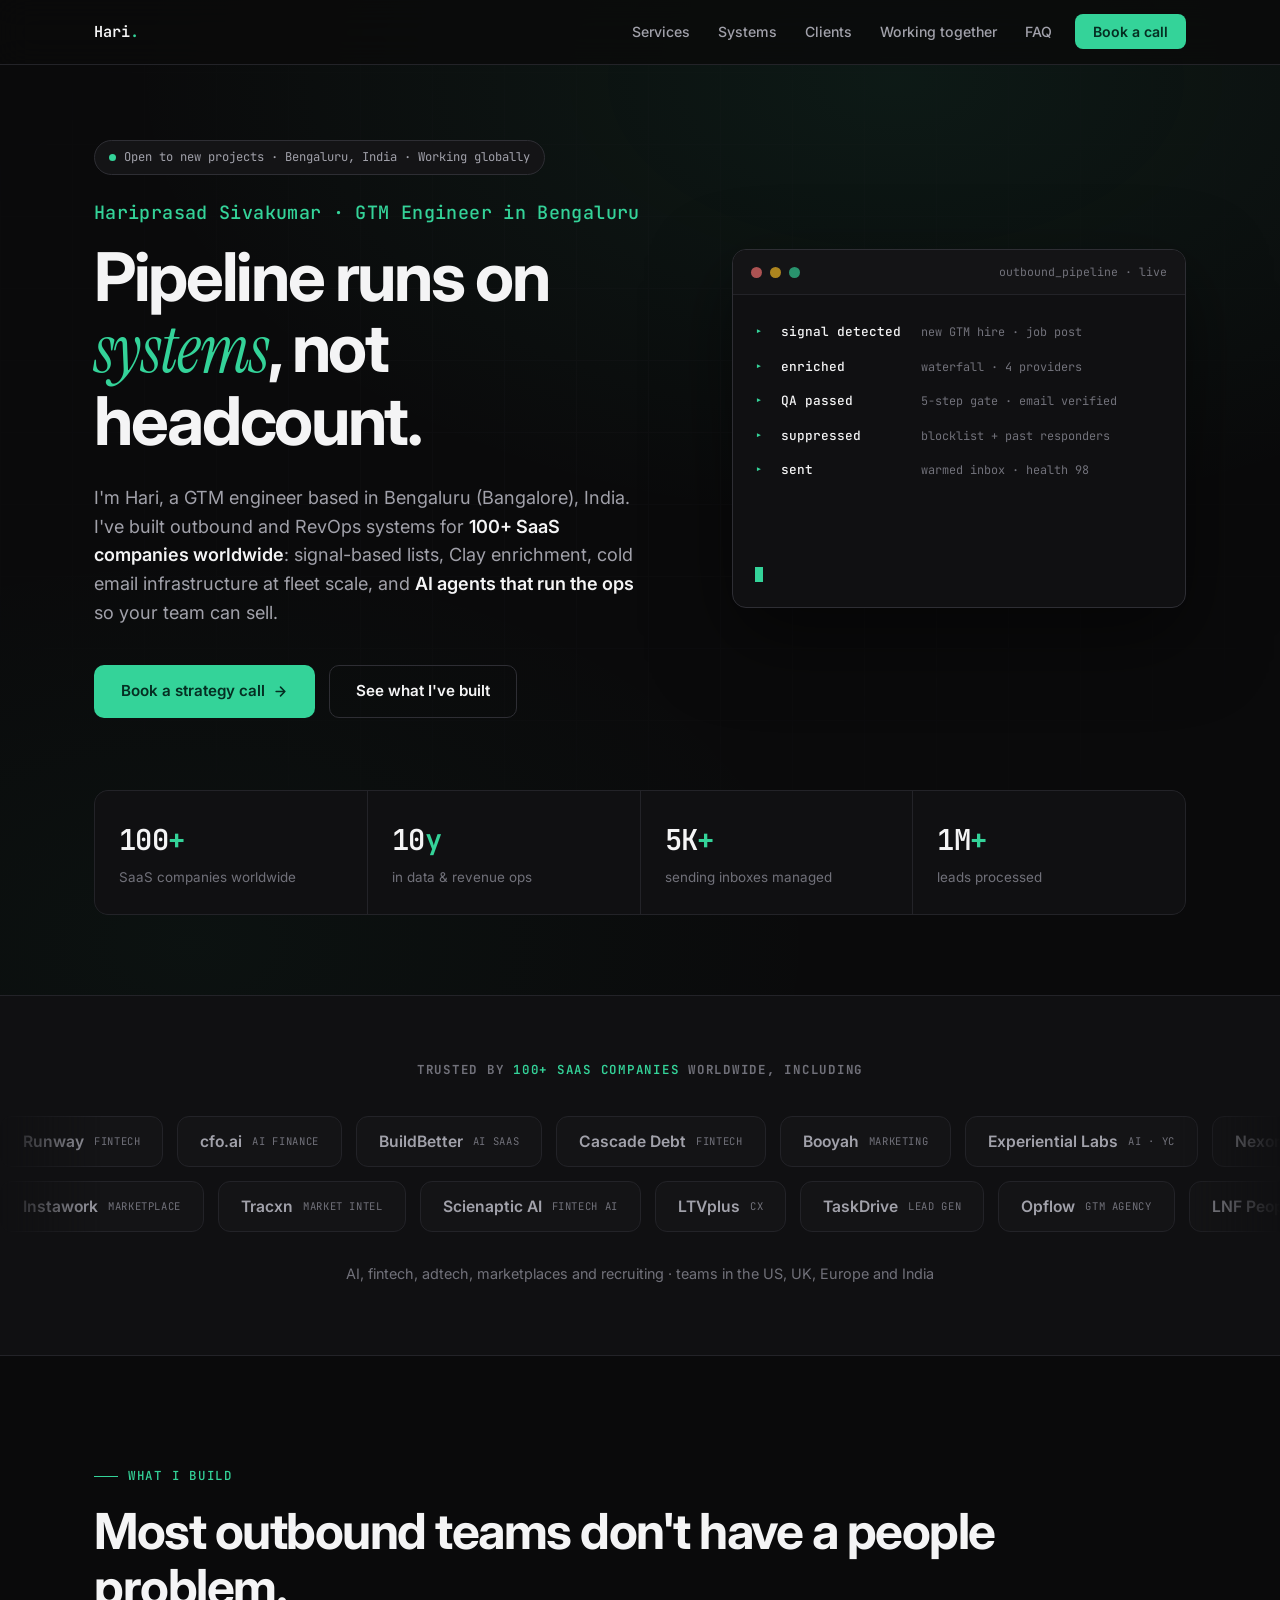
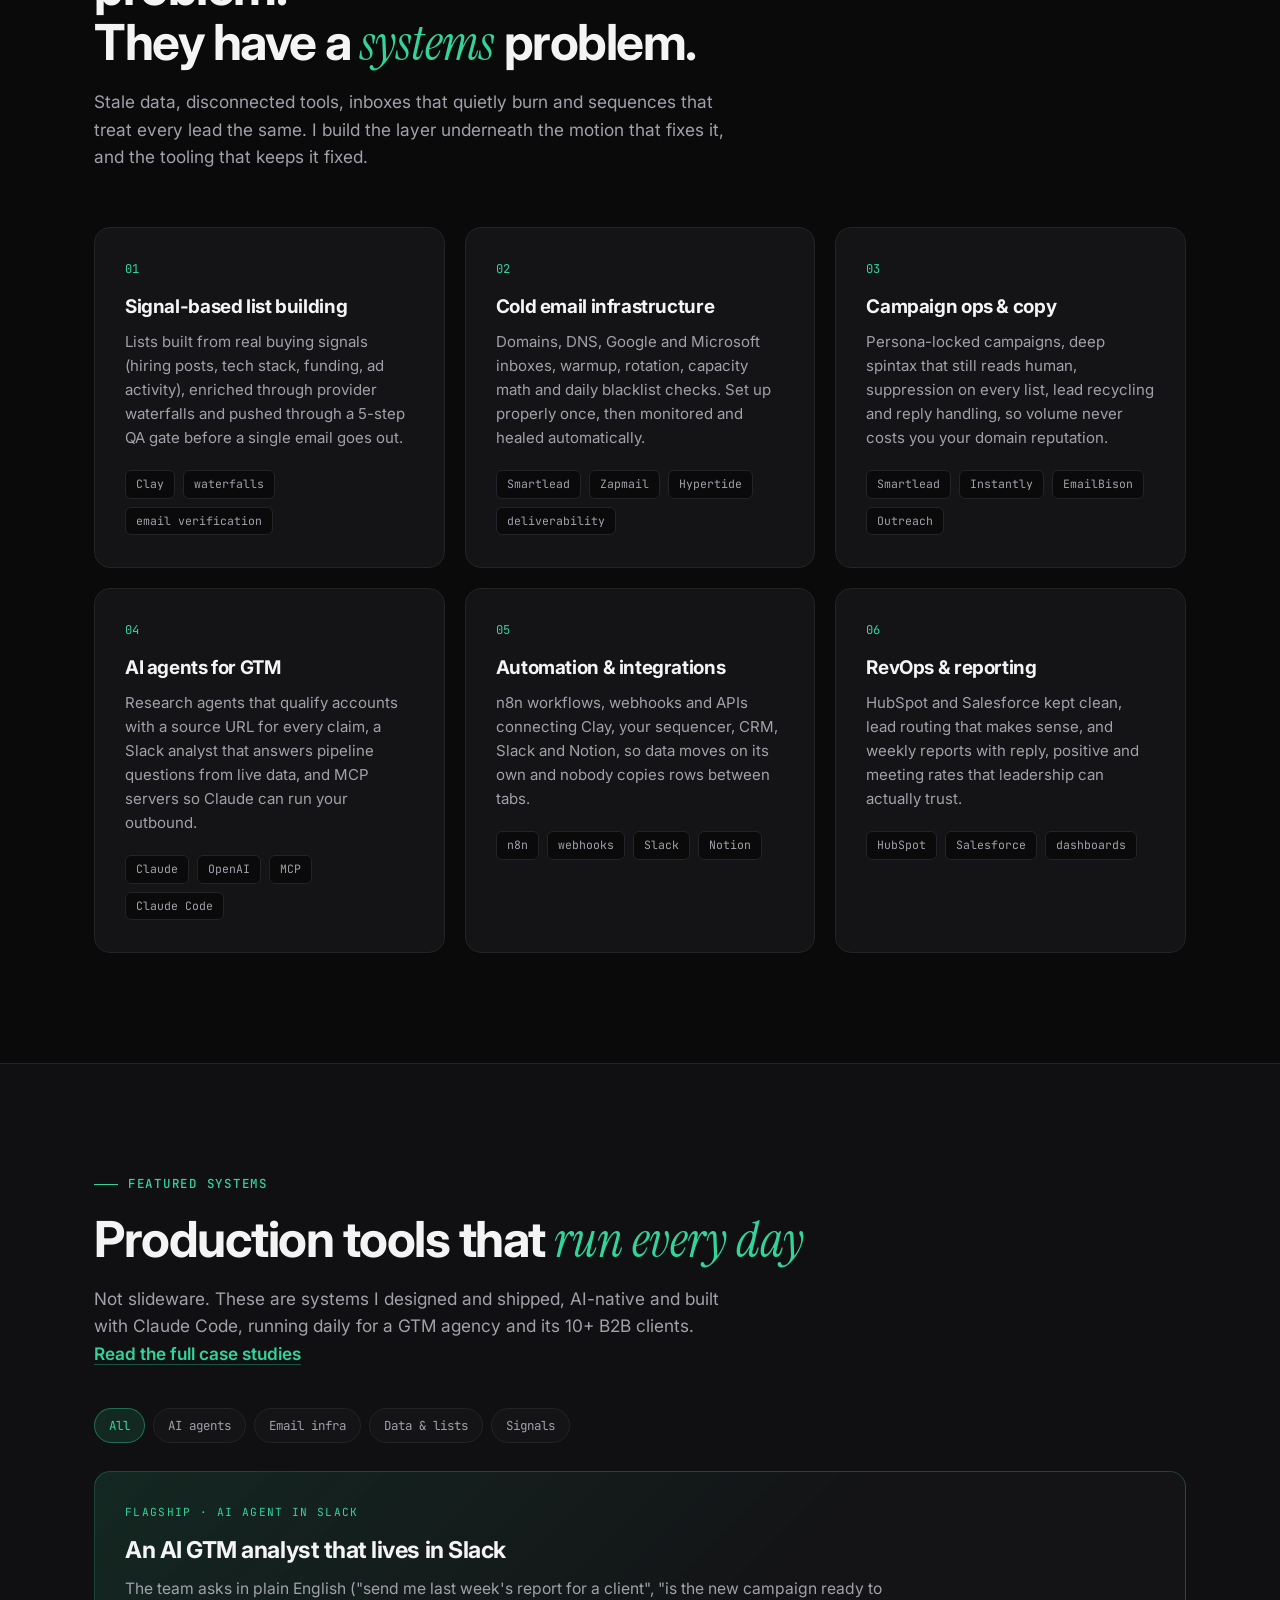
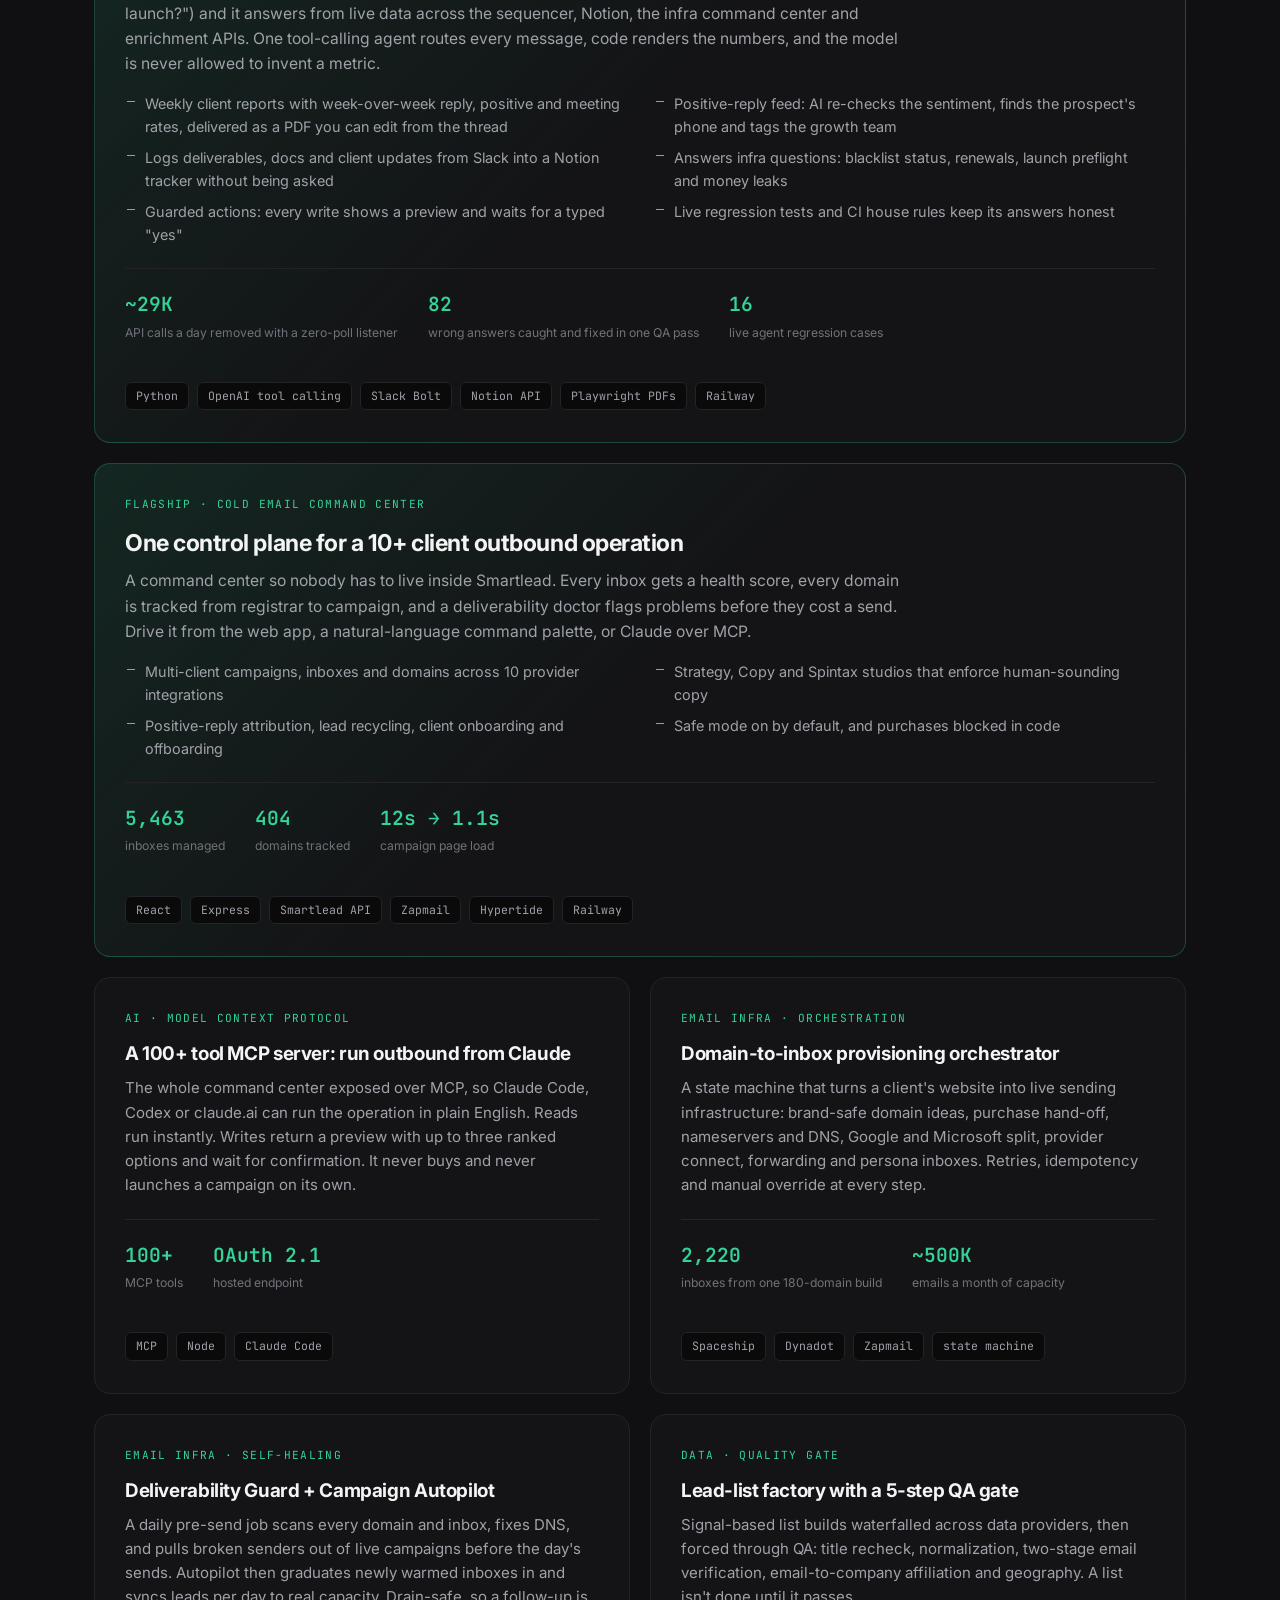
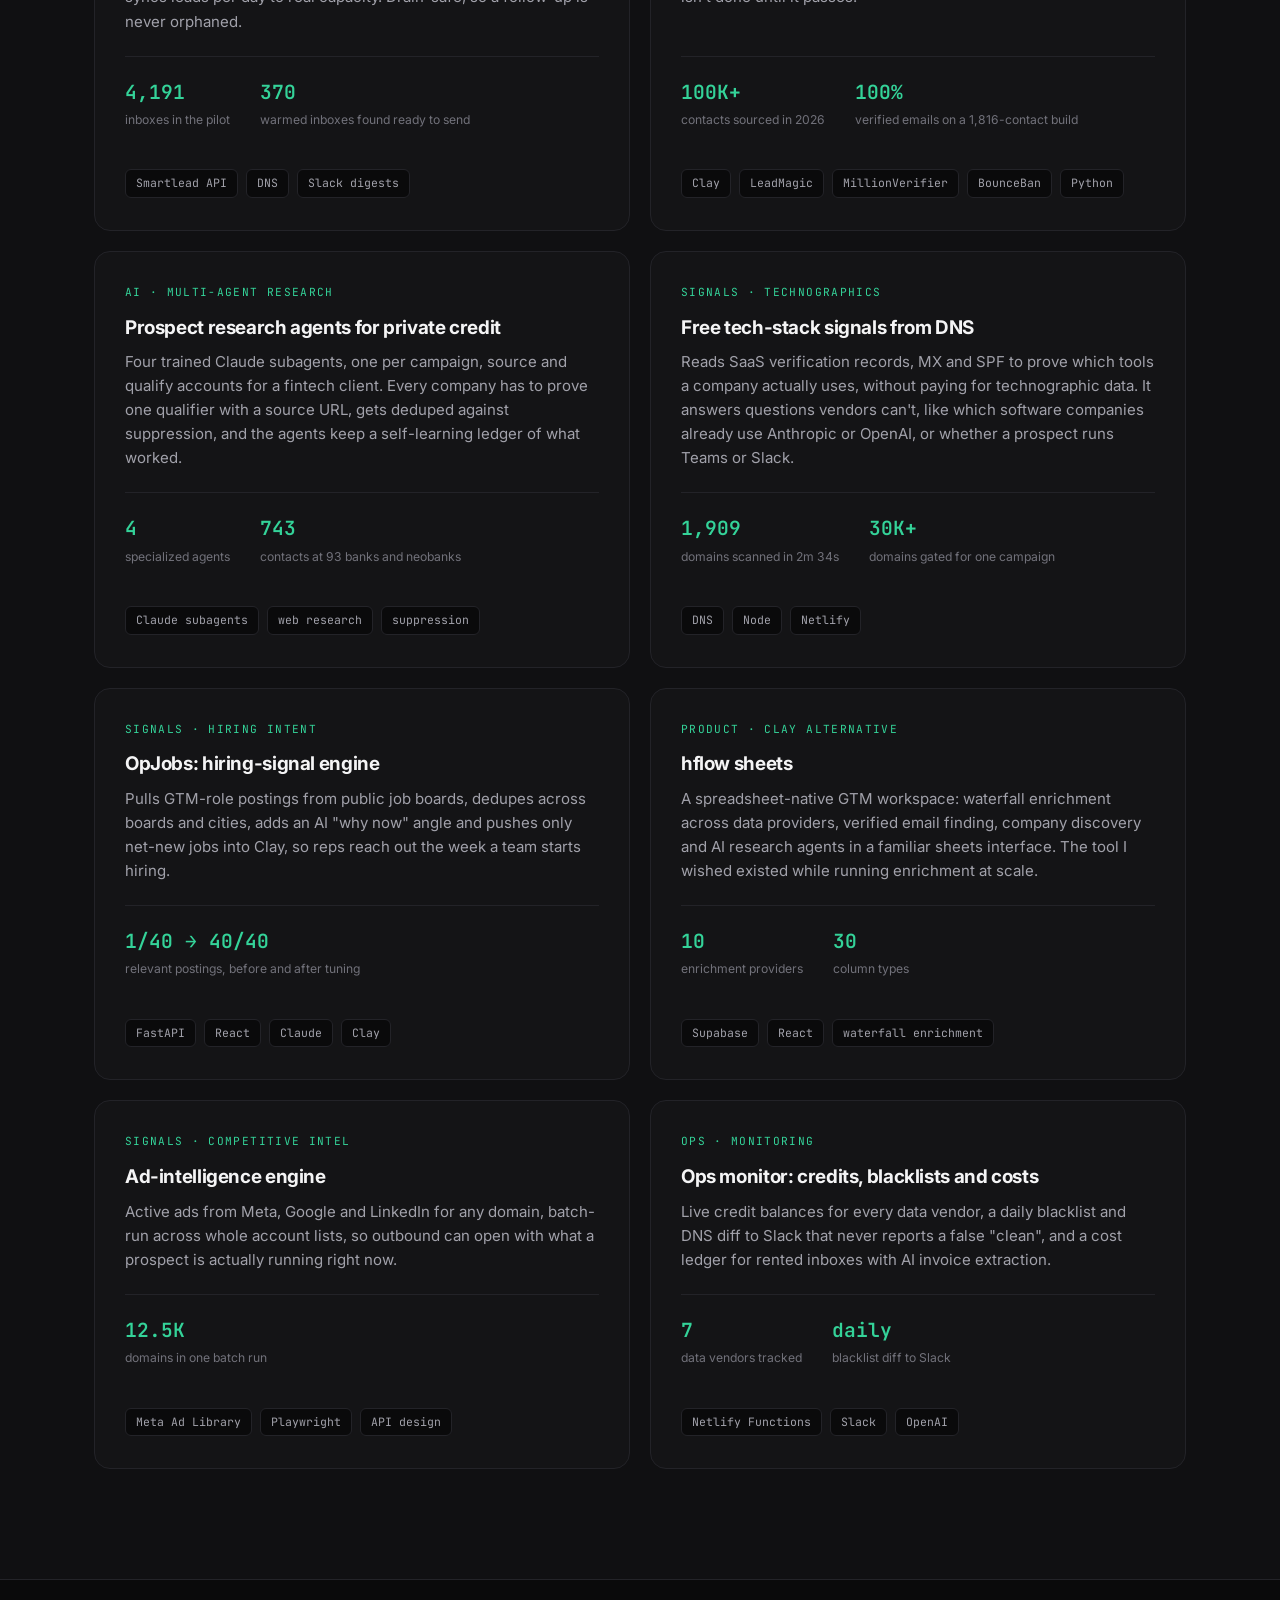
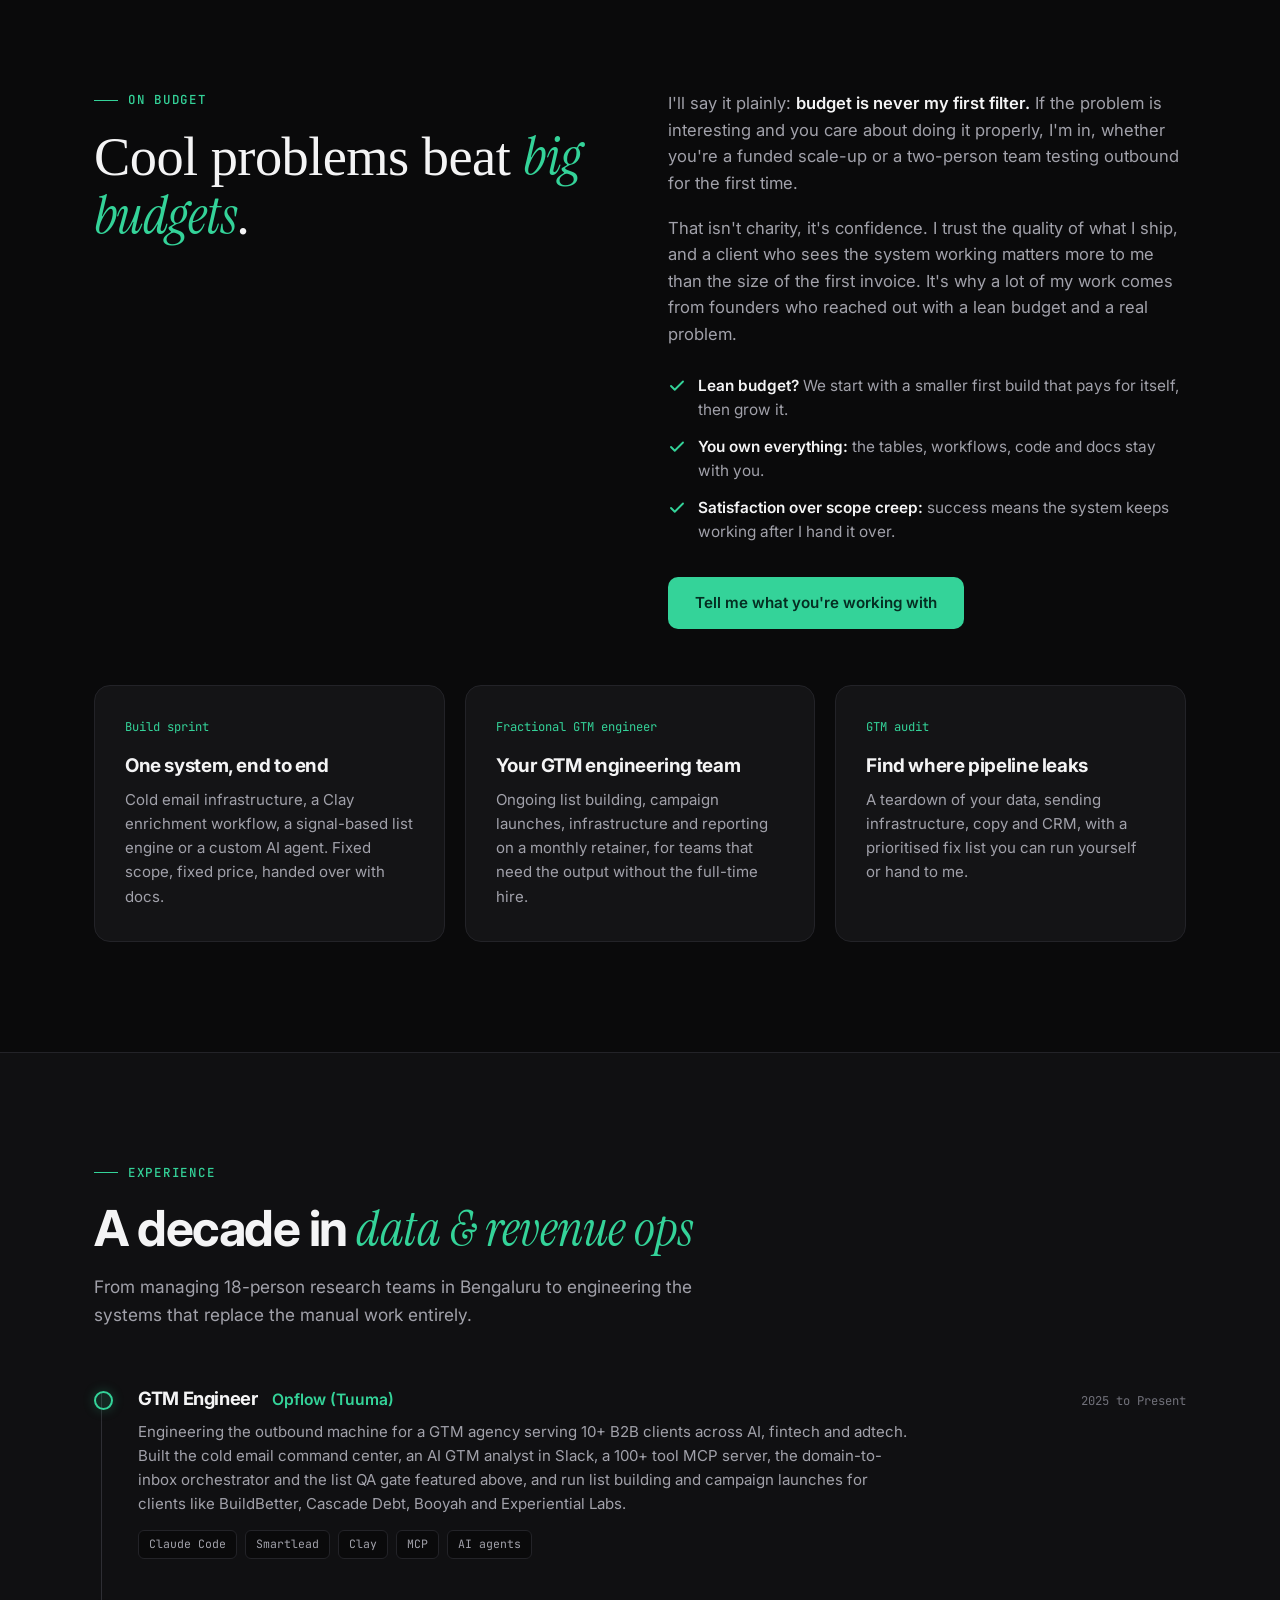
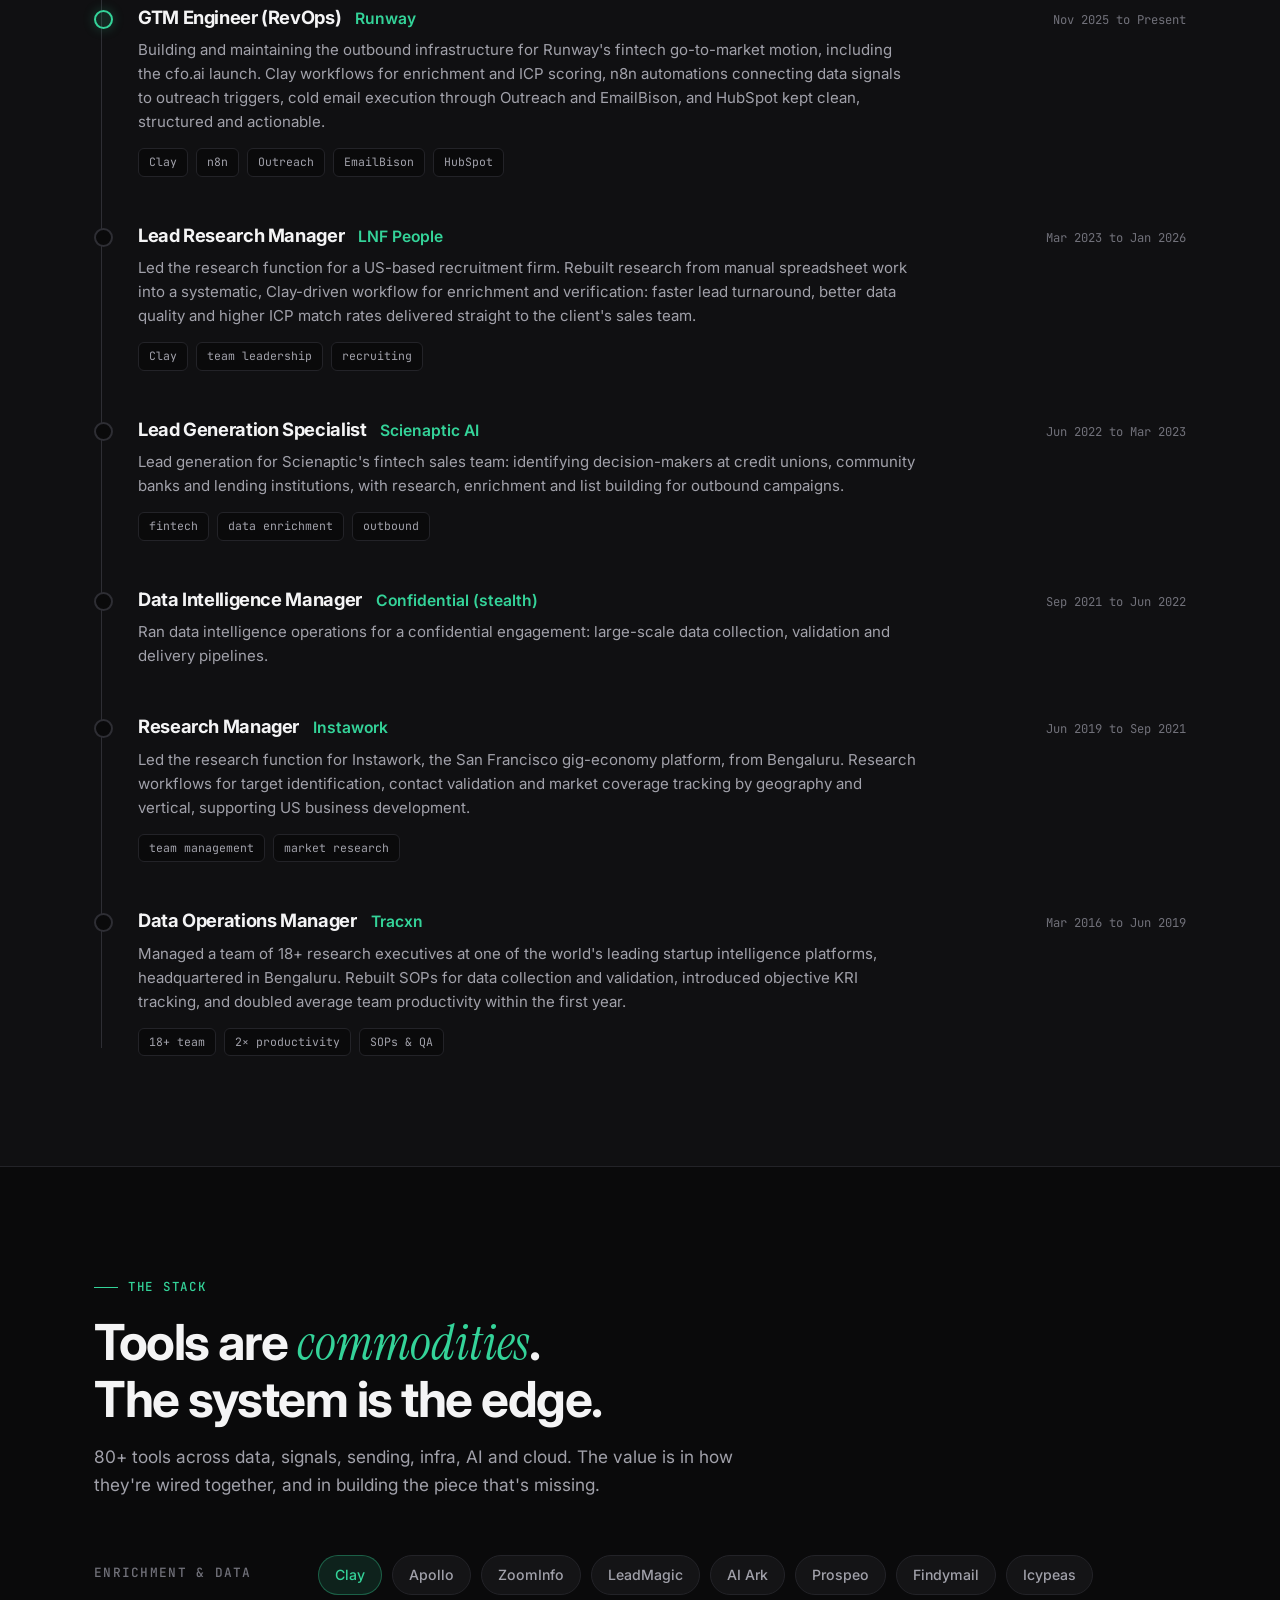
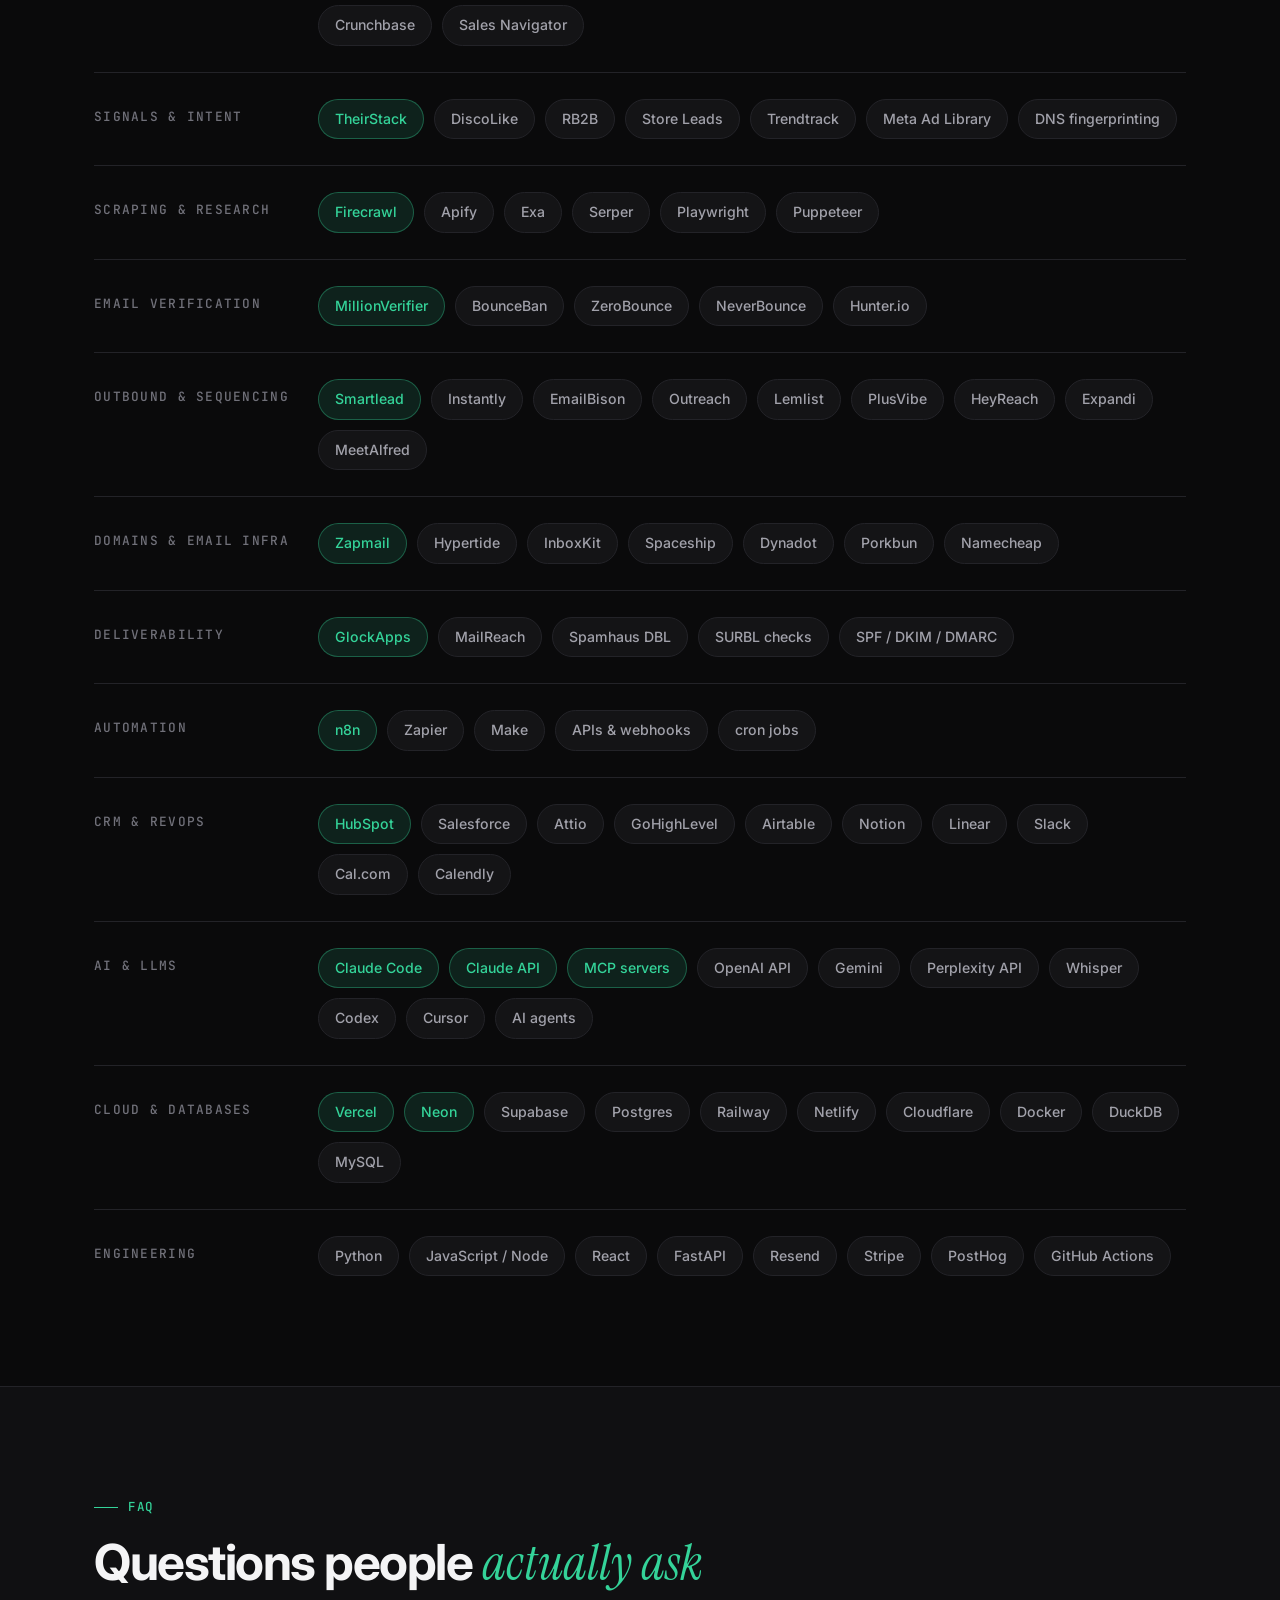
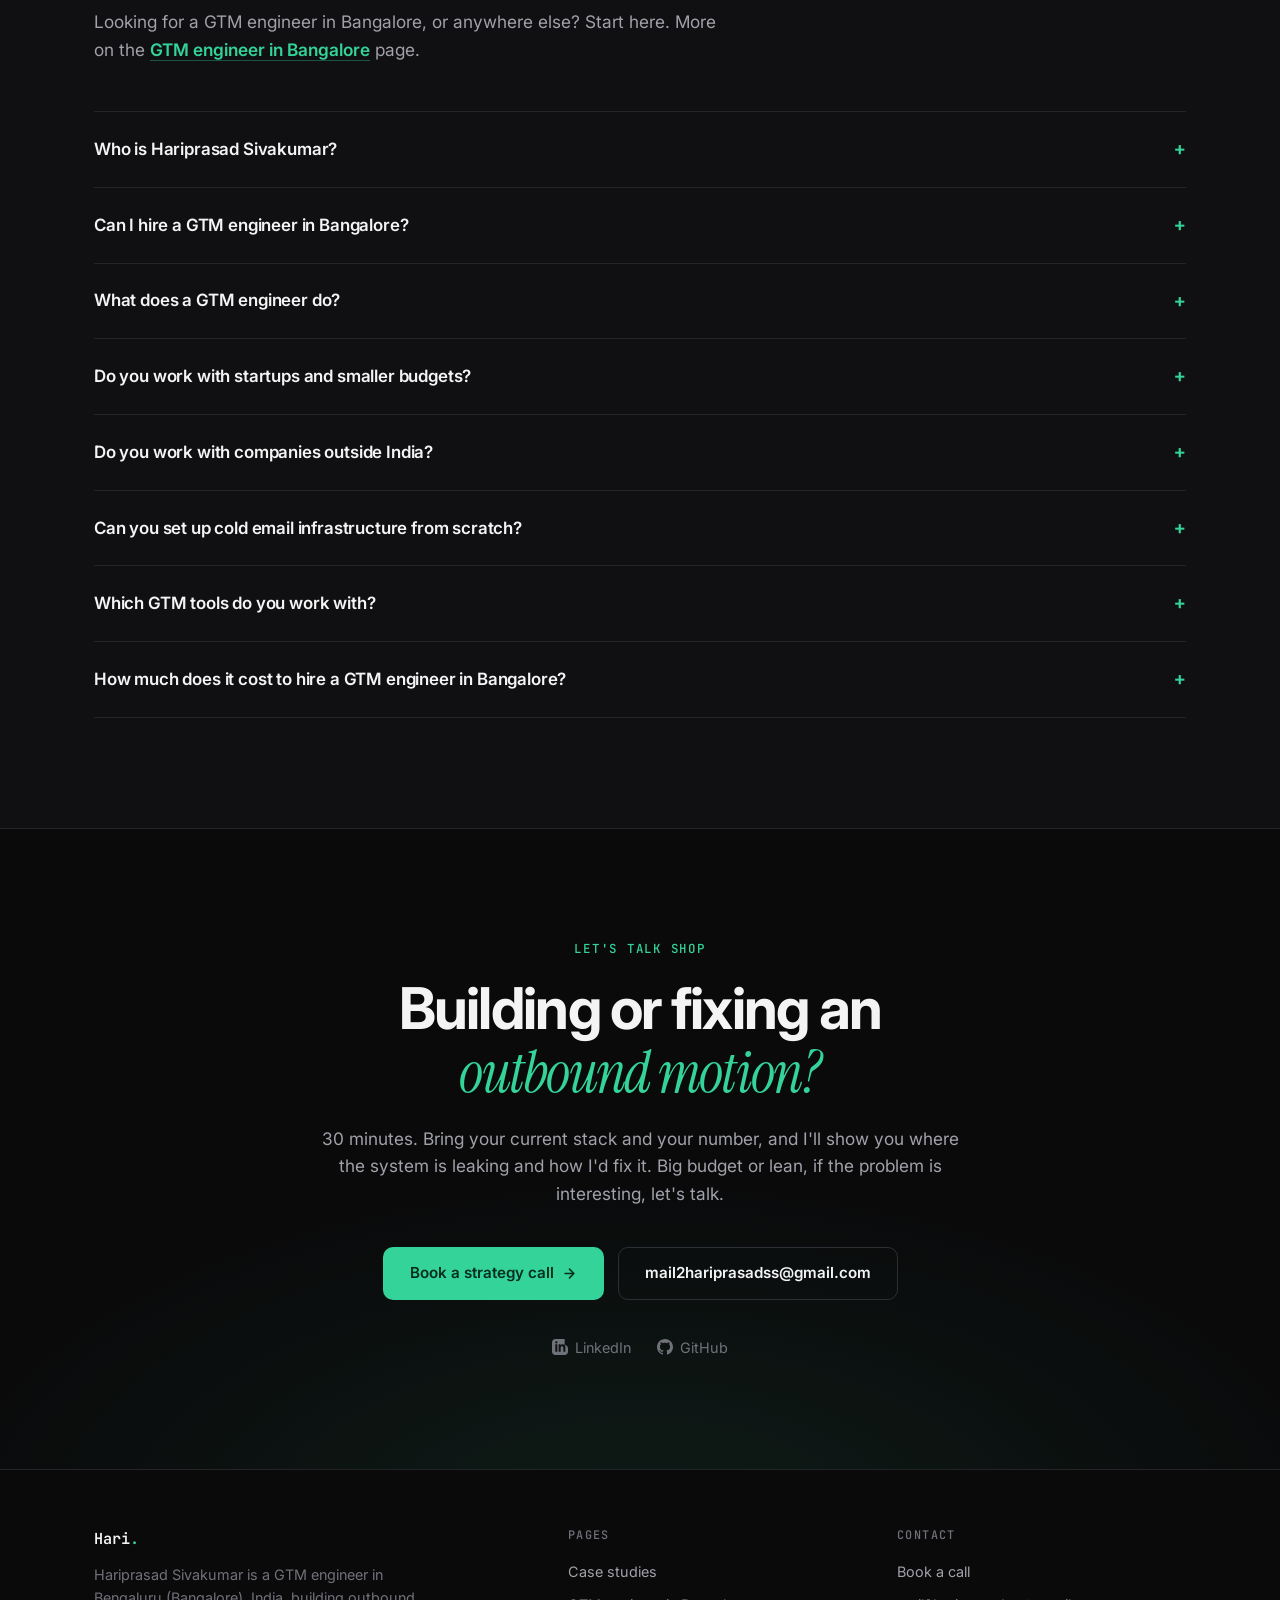
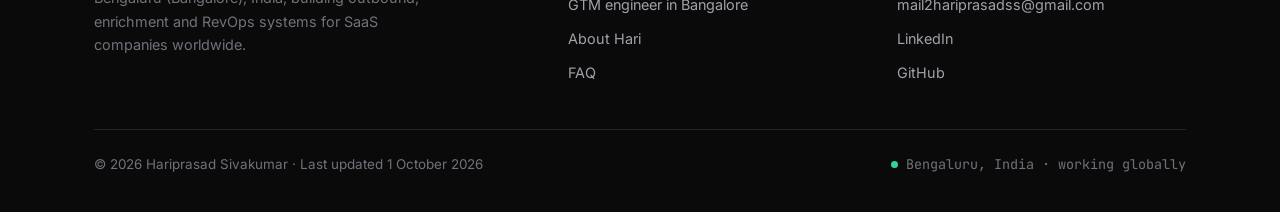
==== commit 2fbefda1: "Add Google Search Console verification and fix contact email - Add the google-site-verification meta" ====
--- a/index.html
+++ b/index.html
@@ -6,6 +6,7 @@
     <title>Hariprasad Sivakumar | GTM Engineer in Bengaluru (Bangalore), India</title>
     <meta name="description" content="Hariprasad Sivakumar (Hari) is a GTM engineer in Bengaluru (Bangalore), India who has built outbound, enrichment and RevOps systems for 100+ SaaS companies worldwide: Clay, cold email infrastructure, AI agents and n8n automation.">
     <meta name="author" content="Hariprasad Sivakumar">
+    <meta name="google-site-verification" content="VUjFsif1P0OfBGU2SEgv1dOfNmwT3NNuHStbRSu01Vc" />
     <link rel="canonical" href="https://www.hariprasadss.com/">
     <meta name="robots" content="index, follow, max-image-preview:large, max-snippet:-1">
     <meta name="theme-color" content="#0a0a0b">
@@ -67,7 +68,7 @@
           "image": "https://www.hariprasadss.com/assets/og/hari-gtm-engineer-bengaluru.png",
           "jobTitle": "GTM Engineer",
           "description": "GTM engineer based in Bengaluru (Bangalore), India with 10 years in data and revenue operations. Has built outbound, enrichment and RevOps systems for 100+ SaaS companies worldwide, including cold email infrastructure, Clay enrichment, AI agents and n8n automation.",
-          "email": "mailto:hello@hariprasadss.com",
+          "email": "mailto:mail2hariprasadss@gmail.com",
           "address": {
             "@type": "PostalAddress",
             "addressLocality": "Bengaluru",
@@ -103,7 +104,7 @@
           "@id": "https://www.hariprasadss.com/#faq",
           "mainEntity": [
             { "@type": "Question", "name": "Who is Hariprasad Sivakumar?", "acceptedAnswer": { "@type": "Answer", "text": "Hariprasad Sivakumar (Hari) is a GTM engineer based in Bengaluru (Bangalore), India, with 10 years in data and revenue operations. He has built outbound, enrichment and RevOps systems for 100+ SaaS companies worldwide, including Runway, BuildBetter, Cascade Debt, Booyah, Experiential Labs, Instawork and Tracxn. He currently works as a GTM engineer at Opflow (Tuuma) and Runway." } },
-            { "@type": "Question", "name": "Can I hire a GTM engineer in Bangalore?", "acceptedAnswer": { "@type": "Answer", "text": "Yes. Hariprasad Sivakumar is a GTM engineer in Bengaluru (Bangalore) who takes on project builds and monthly retainers for SaaS teams in India, the US, the UK and Europe. Book a 30-minute call at calendly.com/harigtm/30min or email hello@hariprasadss.com." } },
+            { "@type": "Question", "name": "Can I hire a GTM engineer in Bangalore?", "acceptedAnswer": { "@type": "Answer", "text": "Yes. Hariprasad Sivakumar is a GTM engineer in Bengaluru (Bangalore) who takes on project builds and monthly retainers for SaaS teams in India, the US, the UK and Europe. Book a 30-minute call at calendly.com/harigtm/30min or email mail2hariprasadss@gmail.com." } },
             { "@type": "Question", "name": "What does a GTM engineer do?", "acceptedAnswer": { "@type": "Answer", "text": "A GTM (go-to-market) engineer builds the systems behind pipeline: the data, automation and infrastructure that take a lead from first signal to booked meeting. That covers signal-based list building, Clay enrichment waterfalls, cold email infrastructure and deliverability, AI research agents, CRM hygiene and reporting, so a small team can do the work of a large SDR floor." } },
             { "@type": "Question", "name": "Do you work with startups and smaller budgets?", "acceptedAnswer": { "@type": "Answer", "text": "Yes. Budget is never the first filter. If the problem is interesting and the team cares about doing it properly, Hari finds a scope that fits, often a smaller first build that pays for itself before expanding. He trusts the quality of his work, and a client who sees the system working matters more to him than the size of the first invoice." } },
             { "@type": "Question", "name": "Do you work with companies outside India?", "acceptedAnswer": { "@type": "Answer", "text": "Yes, most clients are outside India, mainly in the US, UK and Europe. Working from Bengaluru (IST), Hari overlaps with European business hours and US mornings, and builds move forward overnight while US teams sleep." } },
@@ -647,7 +648,7 @@
                 </details>
                 <details>
                     <summary>Can I hire a GTM engineer in Bangalore?</summary>
-                    <div class="answer"><p>Yes. I'm a GTM engineer in Bengaluru (Bangalore) and I take on project builds and monthly retainers for SaaS teams in India, the US, the UK and Europe. <a href="https://calendly.com/harigtm/30min" target="_blank" rel="noopener">Book a 30-minute call</a> or email <a href="mailto:hello@hariprasadss.com">hello@hariprasadss.com</a>.</p></div>
+                    <div class="answer"><p>Yes. I'm a GTM engineer in Bengaluru (Bangalore) and I take on project builds and monthly retainers for SaaS teams in India, the US, the UK and Europe. <a href="https://calendly.com/harigtm/30min" target="_blank" rel="noopener">Book a 30-minute call</a> or email <a href="mailto:mail2hariprasadss@gmail.com">mail2hariprasadss@gmail.com</a>.</p></div>
                 </details>
                 <details>
                     <summary>What does a GTM engineer do?</summary>
@@ -687,7 +688,7 @@
                 <a href="https://calendly.com/harigtm/30min" target="_blank" rel="noopener" class="btn btn-primary">Book a strategy call
                     <svg width="15" height="15" viewBox="0 0 24 24" fill="none" stroke="currentColor" stroke-width="2.5" stroke-linecap="round" stroke-linejoin="round" aria-hidden="true"><path d="M5 12h14M12 5l7 7-7 7"/></svg>
                 </a>
-                <a href="mailto:hello@hariprasadss.com" class="btn btn-ghost">hello@hariprasadss.com</a>
+                <a href="mailto:mail2hariprasadss@gmail.com" class="btn btn-ghost">mail2hariprasadss@gmail.com</a>
             </div>
             <div class="contact-links reveal">
                 <a href="https://www.linkedin.com/in/hariprasadss" target="_blank" rel="noopener me">
@@ -725,7 +726,7 @@
                     <h2>Contact</h2>
                     <ul>
                         <li><a href="https://calendly.com/harigtm/30min" target="_blank" rel="noopener">Book a call</a></li>
-                        <li><a href="mailto:hello@hariprasadss.com">hello@hariprasadss.com</a></li>
+                        <li><a href="mailto:mail2hariprasadss@gmail.com">mail2hariprasadss@gmail.com</a></li>
                         <li><a href="https://www.linkedin.com/in/hariprasadss" target="_blank" rel="noopener me">LinkedIn</a></li>
                         <li><a href="https://github.com/hariprasadss" target="_blank" rel="noopener me">GitHub</a></li>
                     </ul>
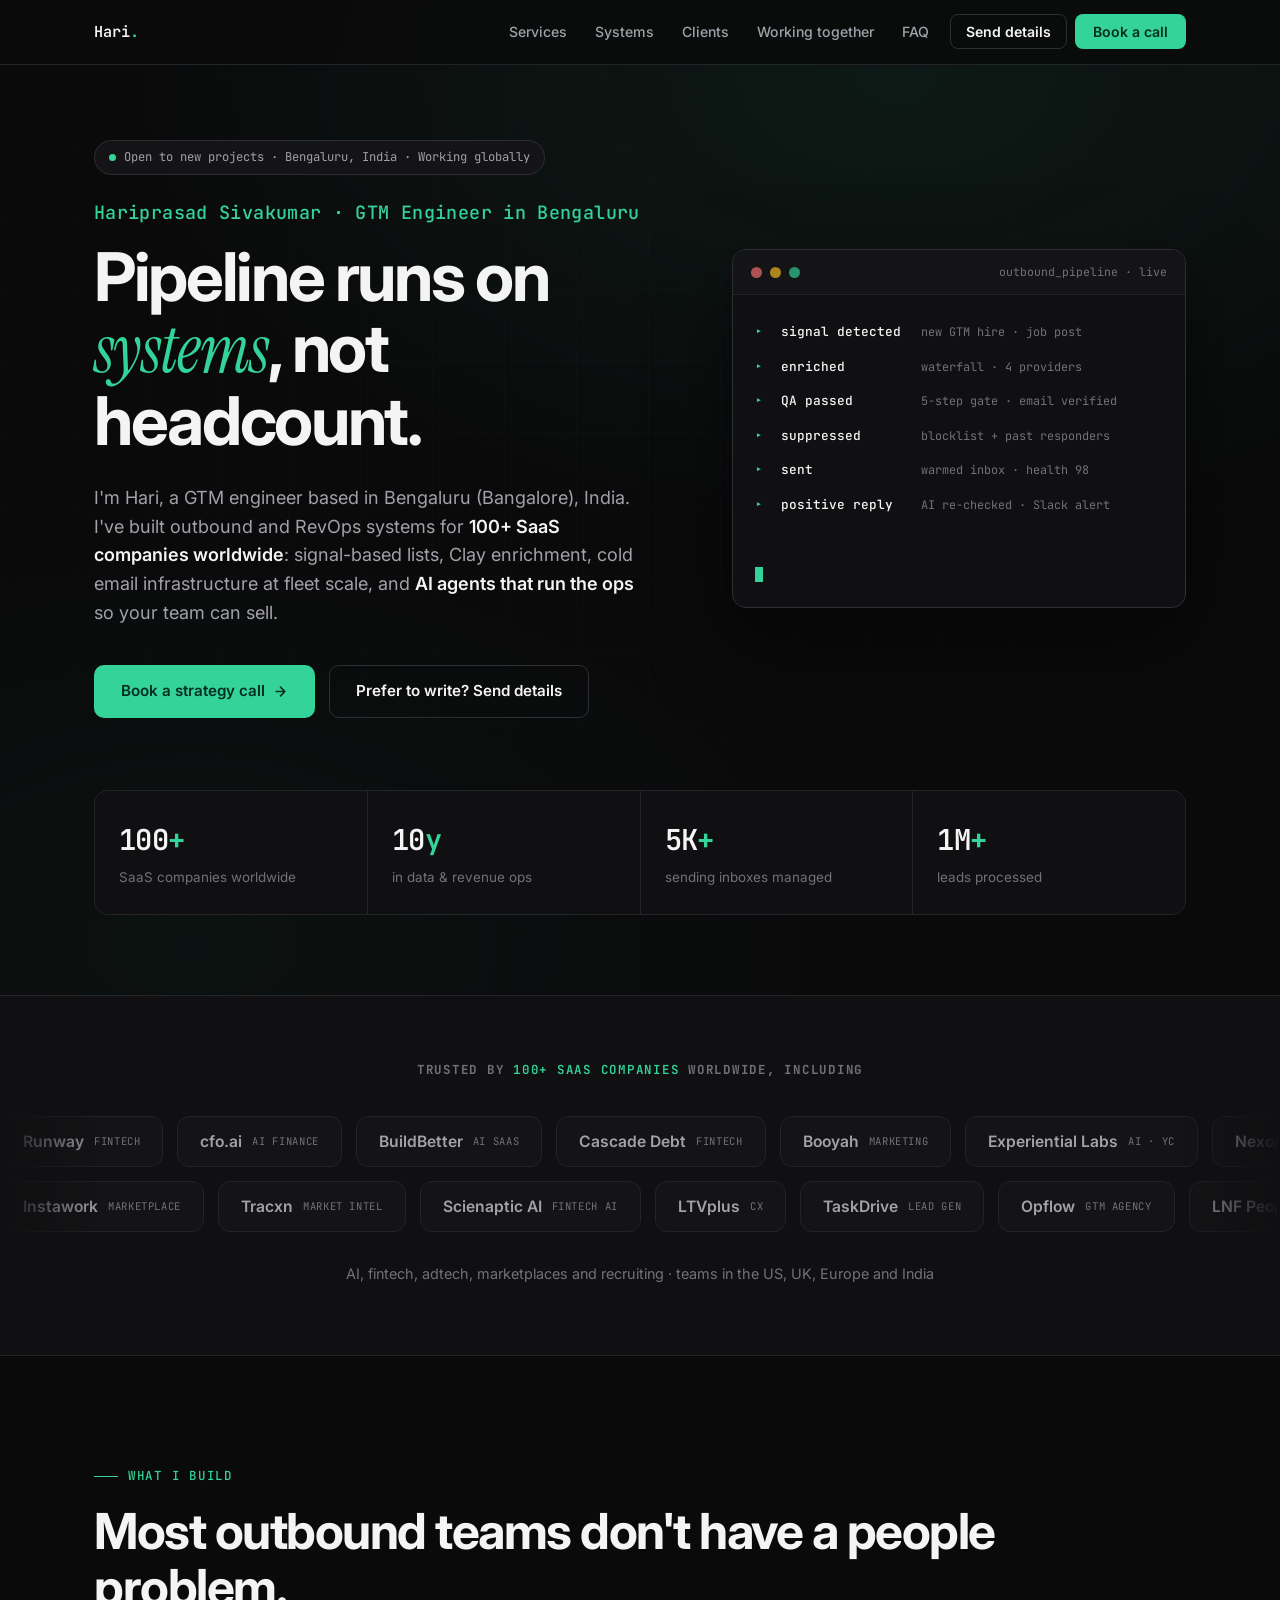
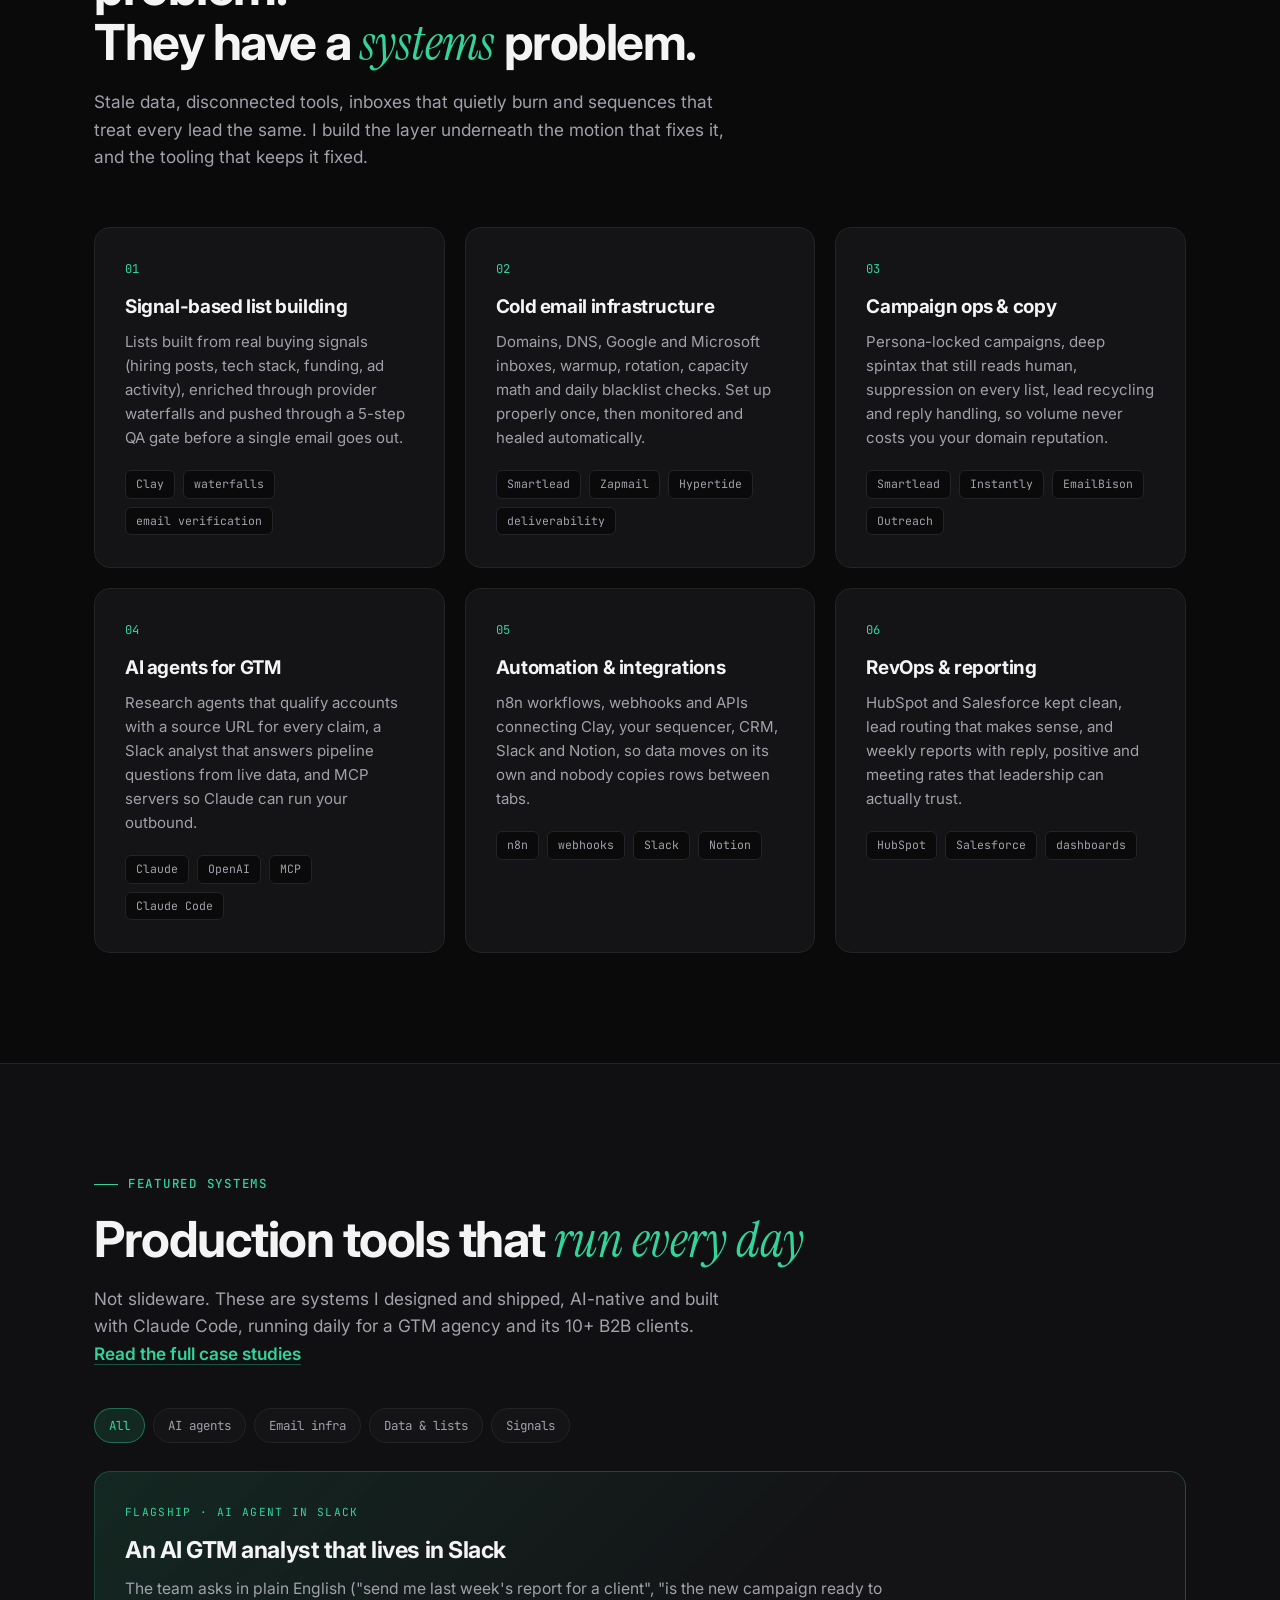
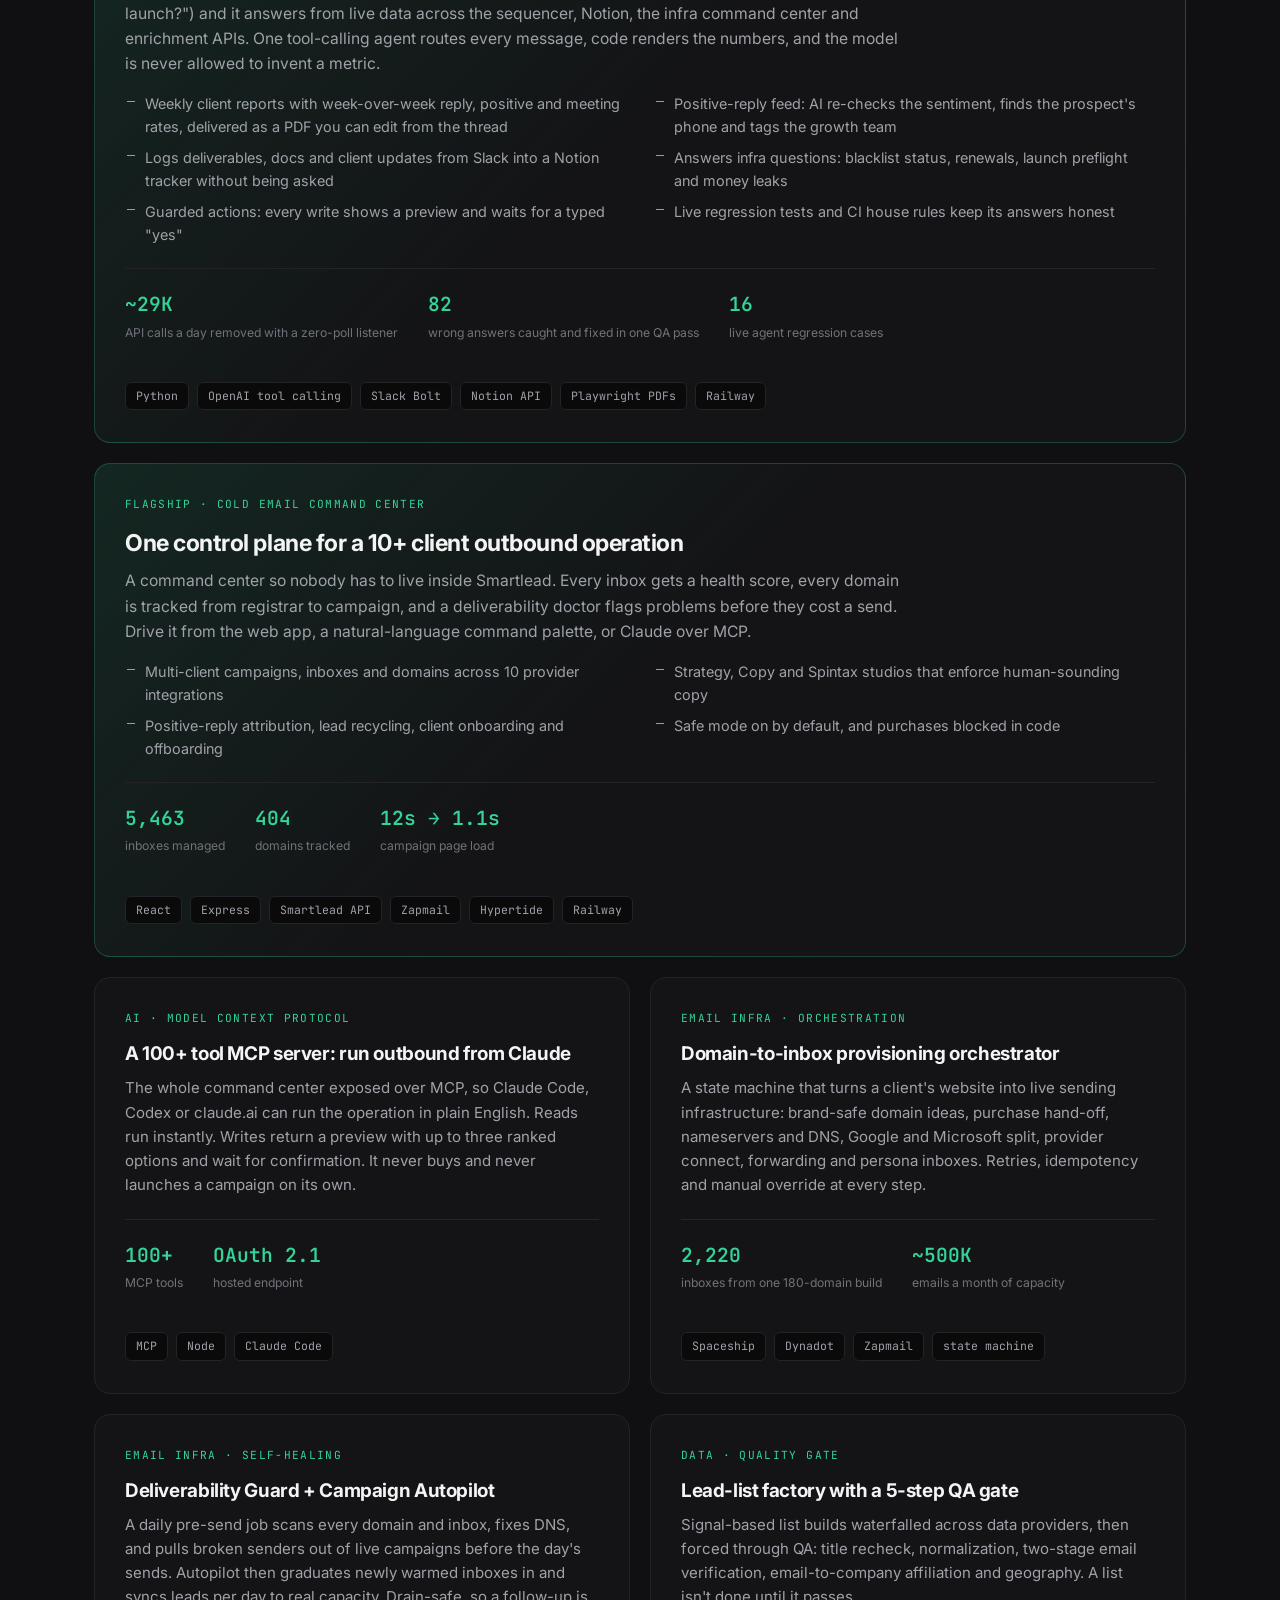
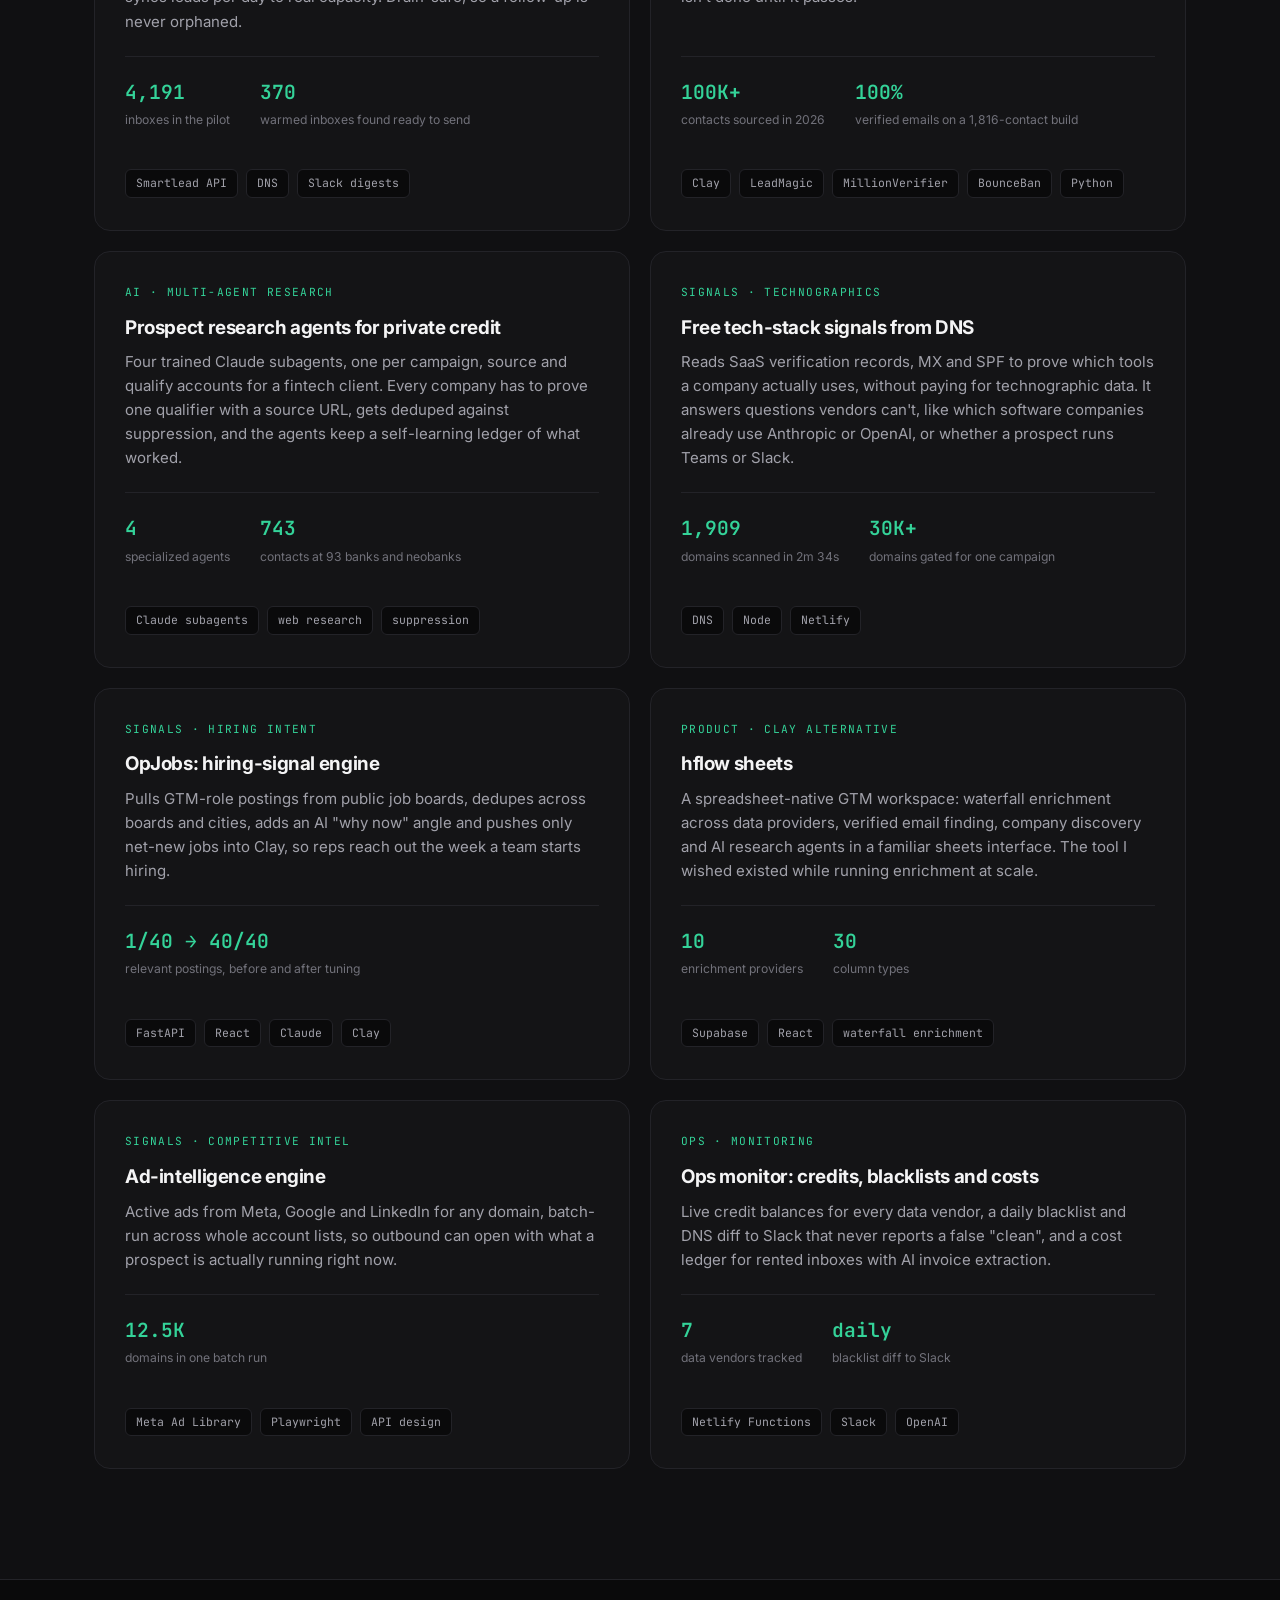
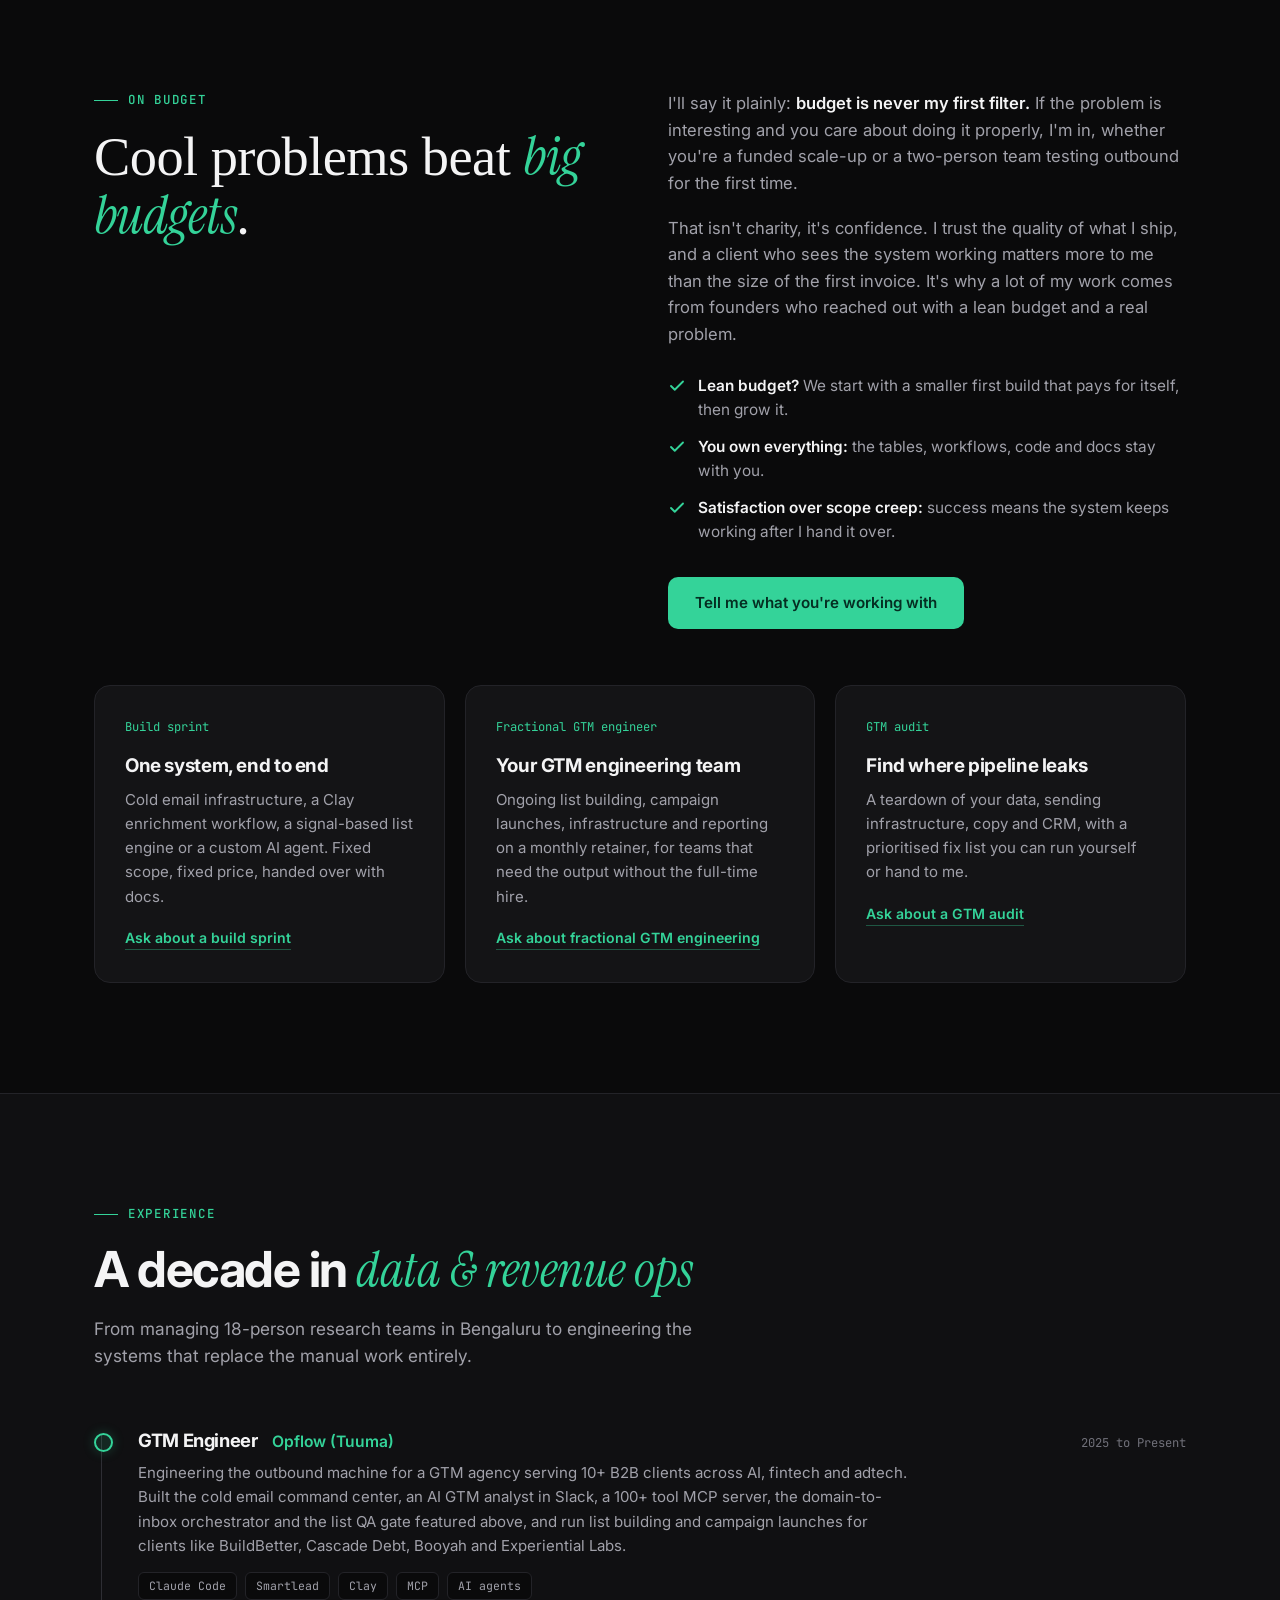
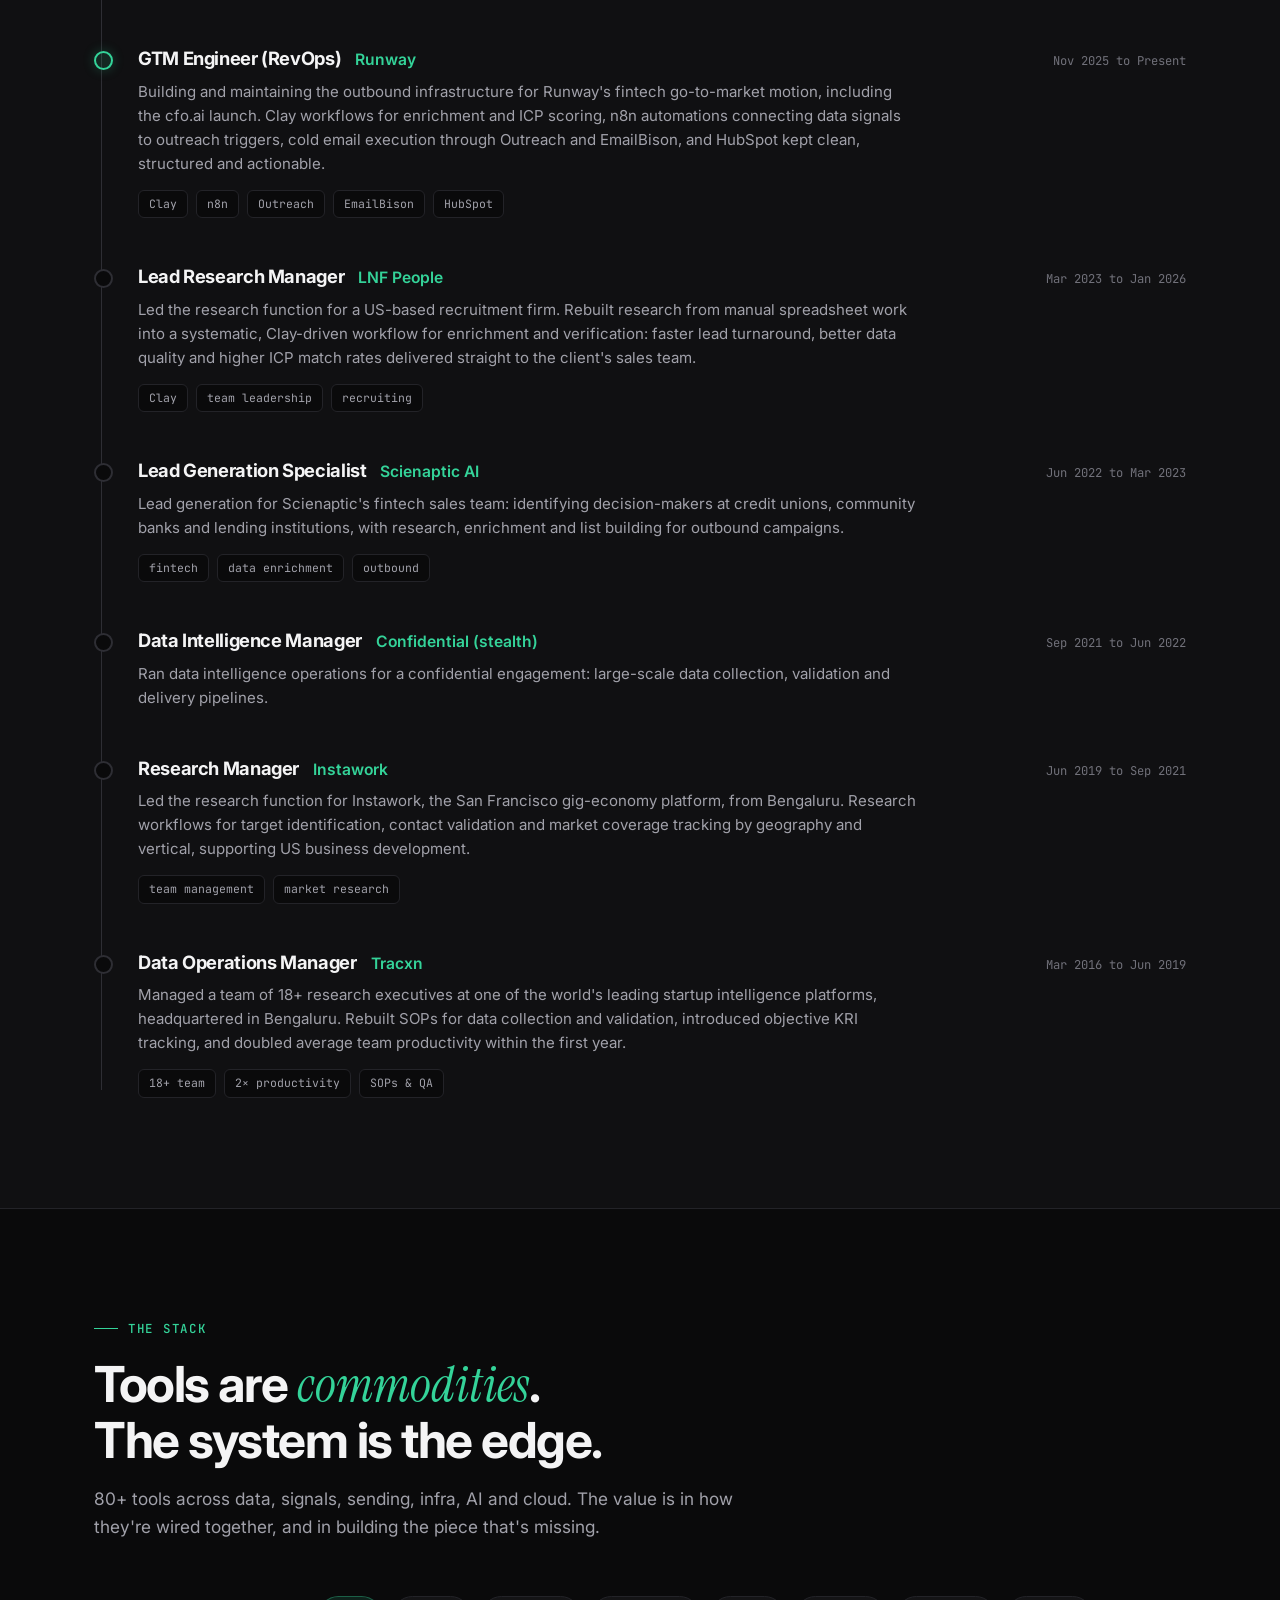
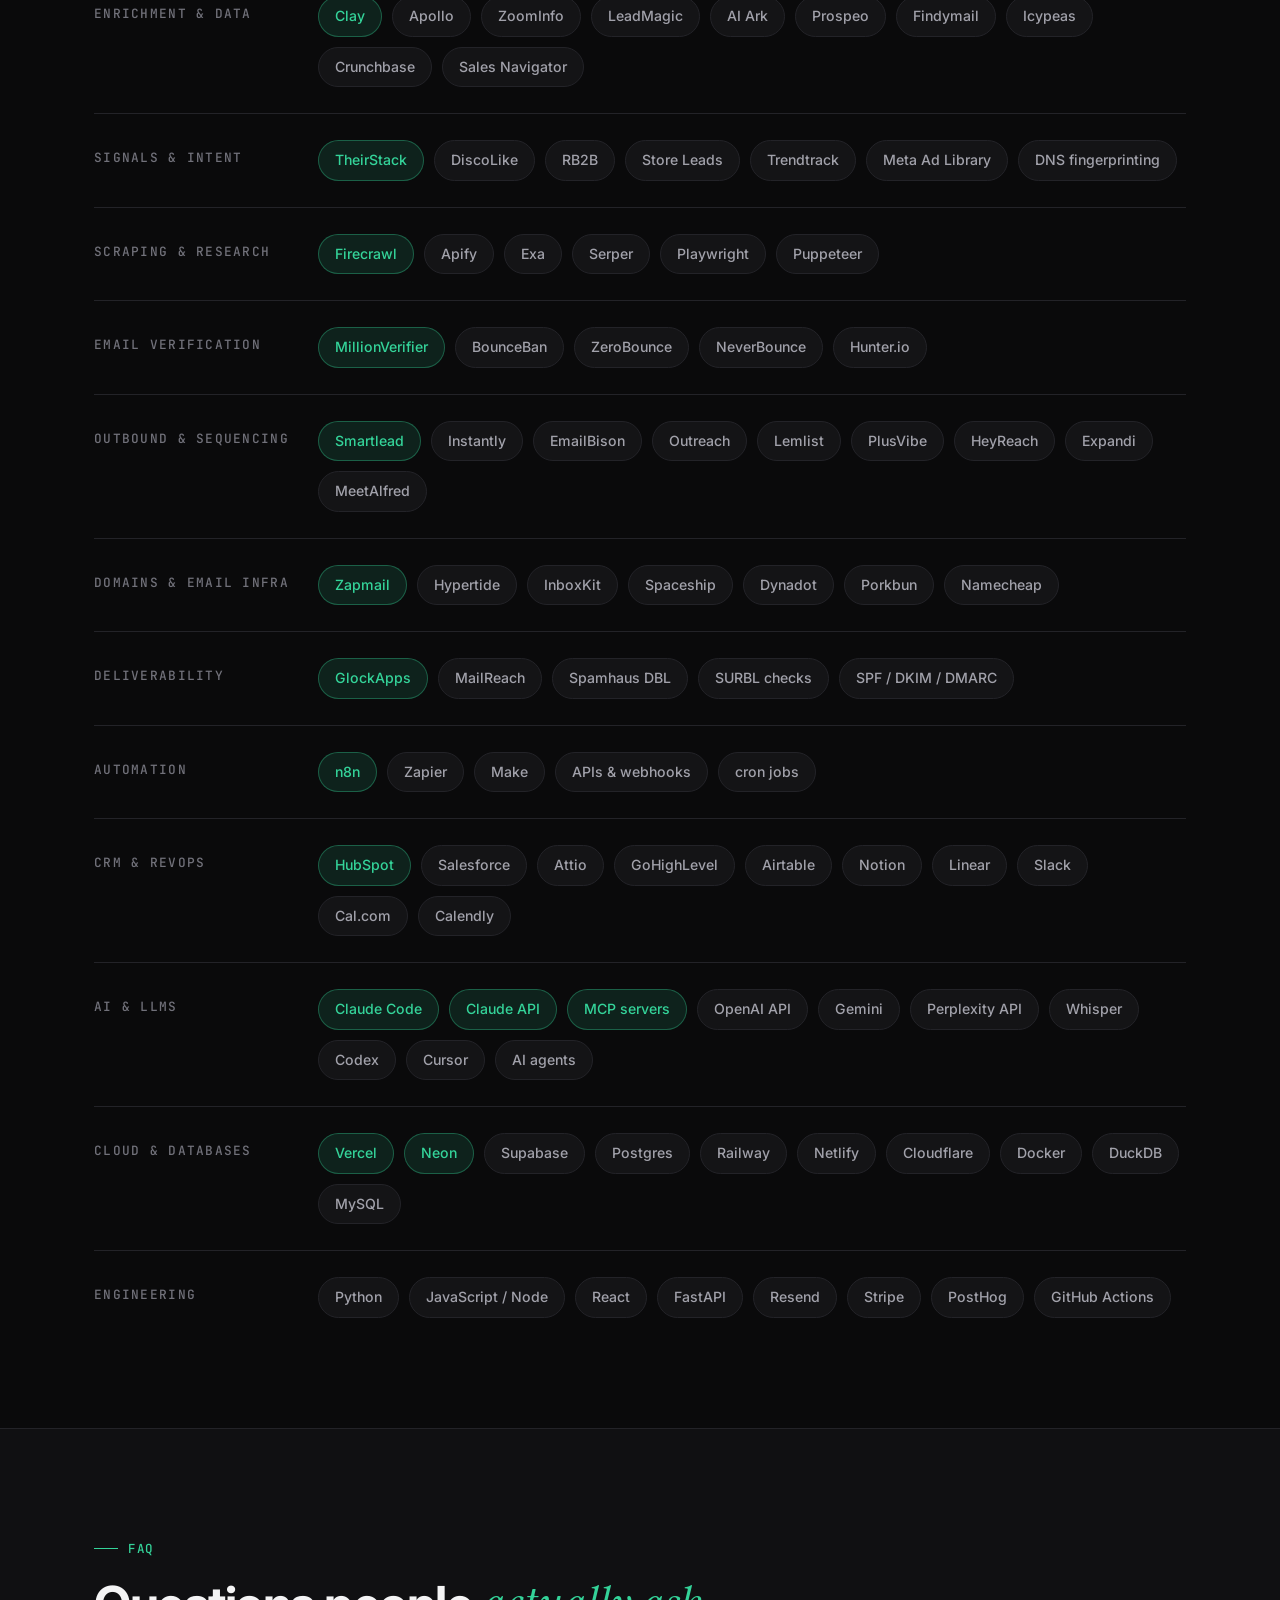
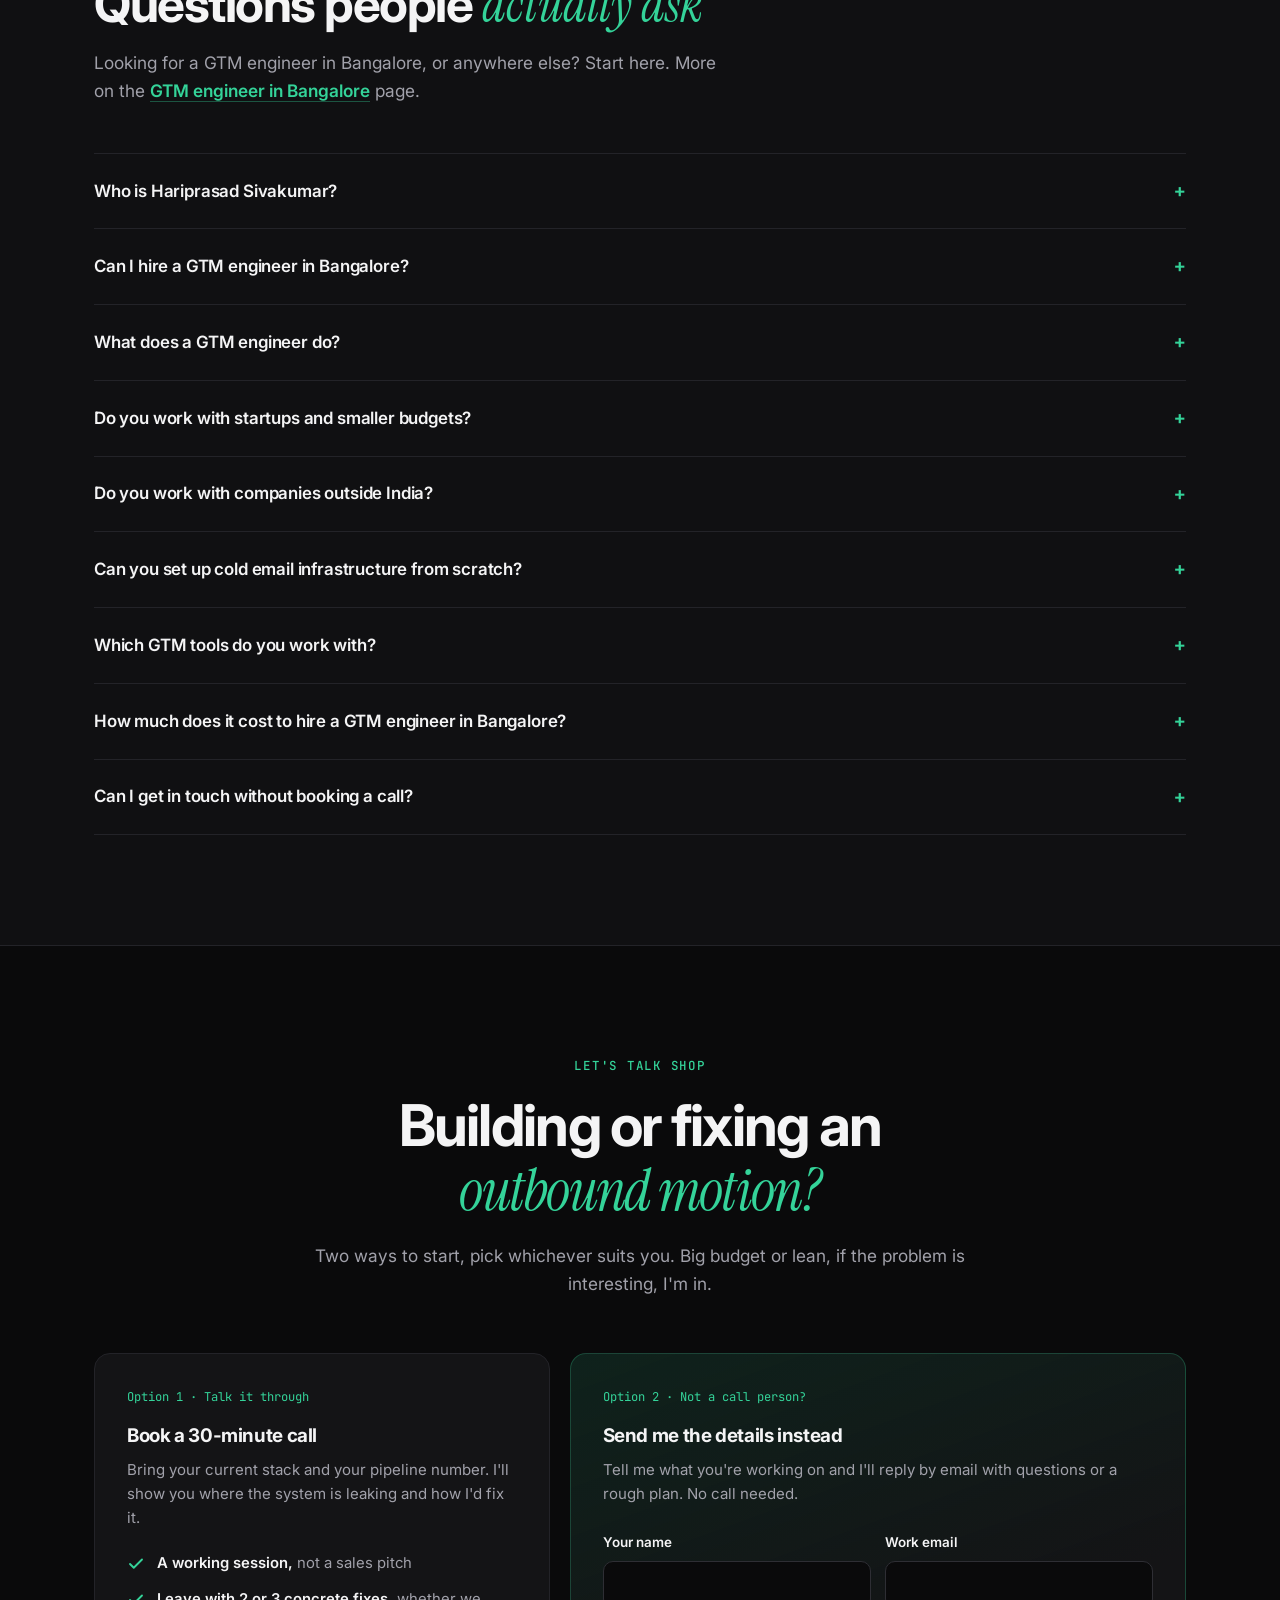
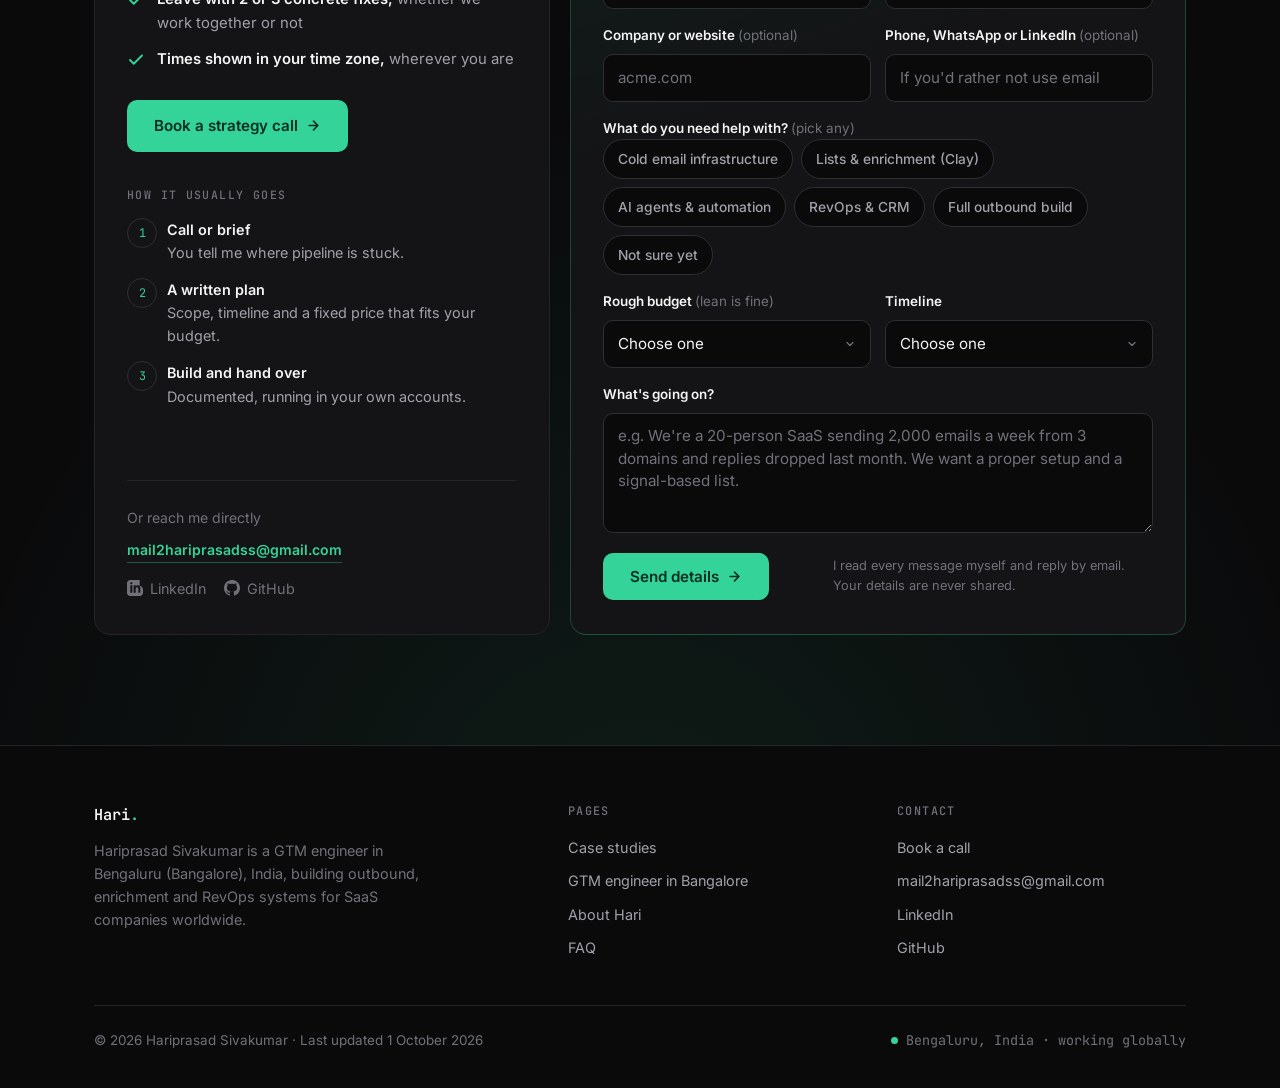
==== commit a45e19e3: "Add "send details" contact form alongside Calendly - Contact section now offers two paths side by si" ====
--- a/index.html
+++ b/index.html
@@ -44,15 +44,21 @@
           "url": "https://www.hariprasadss.com/",
           "name": "Hariprasad Sivakumar, GTM Engineer",
           "inLanguage": "en-IN",
-          "publisher": { "@id": "https://www.hariprasadss.com/#person" }
+          "publisher": {
+            "@id": "https://www.hariprasadss.com/#person"
+          }
         },
         {
           "@type": "WebPage",
           "@id": "https://www.hariprasadss.com/#webpage",
           "url": "https://www.hariprasadss.com/",
           "name": "Hariprasad Sivakumar | GTM Engineer in Bengaluru (Bangalore), India",
-          "isPartOf": { "@id": "https://www.hariprasadss.com/#website" },
-          "about": { "@id": "https://www.hariprasadss.com/#person" },
+          "isPartOf": {
+            "@id": "https://www.hariprasadss.com/#website"
+          },
+          "about": {
+            "@id": "https://www.hariprasadss.com/#person"
+          },
           "primaryImageOfPage": "https://www.hariprasadss.com/assets/og/hari-gtm-engineer-bengaluru.png",
           "dateModified": "2026-10-01",
           "inLanguage": "en-IN"
@@ -63,7 +69,10 @@
           "name": "Hariprasad Sivakumar",
           "givenName": "Hariprasad",
           "familyName": "Sivakumar",
-          "alternateName": ["Hari Sivakumar", "Hari"],
+          "alternateName": [
+            "Hari Sivakumar",
+            "Hari"
+          ],
           "url": "https://www.hariprasadss.com/",
           "image": "https://www.hariprasadss.com/assets/og/hari-gtm-engineer-bengaluru.png",
           "jobTitle": "GTM Engineer",
@@ -75,42 +84,184 @@
             "addressRegion": "Karnataka",
             "addressCountry": "IN"
           },
-          "homeLocation": { "@type": "City", "name": "Bengaluru (Bangalore), Karnataka, India" },
+          "homeLocation": {
+            "@type": "City",
+            "name": "Bengaluru (Bangalore), Karnataka, India"
+          },
           "hasOccupation": {
             "@type": "Occupation",
             "name": "GTM Engineer",
-            "occupationLocation": { "@type": "City", "name": "Bengaluru" },
+            "occupationLocation": {
+              "@type": "City",
+              "name": "Bengaluru"
+            },
             "skills": "Clay, cold email infrastructure, Smartlead, n8n, HubSpot, AI agents, MCP servers, lead list building, data enrichment, deliverability"
           },
           "worksFor": [
-            { "@type": "Organization", "name": "Opflow (Tuuma)", "url": "https://opflow.io" },
-            { "@type": "Organization", "name": "Runway", "url": "https://runway.com" }
+            {
+              "@type": "Organization",
+              "name": "Opflow (Tuuma)",
+              "url": "https://opflow.io"
+            },
+            {
+              "@type": "Organization",
+              "name": "Runway",
+              "url": "https://runway.com"
+            }
           ],
-          "knowsAbout": ["GTM Engineering", "Go-to-market strategy", "Revenue Operations", "Clay", "Cold email infrastructure", "Email deliverability", "Smartlead", "n8n", "HubSpot", "Lead generation", "Data enrichment", "AI agents", "Model Context Protocol", "Claude Code"],
+          "knowsAbout": [
+            "GTM Engineering",
+            "Go-to-market strategy",
+            "Revenue Operations",
+            "Clay",
+            "Cold email infrastructure",
+            "Email deliverability",
+            "Smartlead",
+            "n8n",
+            "HubSpot",
+            "Lead generation",
+            "Data enrichment",
+            "AI agents",
+            "Model Context Protocol",
+            "Claude Code"
+          ],
           "sameAs": [
             "https://www.linkedin.com/in/hariprasadss",
             "https://github.com/hariprasadss"
           ],
           "makesOffer": [
-            { "@type": "Offer", "itemOffered": { "@type": "Service", "name": "GTM engineering", "areaServed": ["Bengaluru", "India", "Worldwide"] } },
-            { "@type": "Offer", "itemOffered": { "@type": "Service", "name": "Cold email infrastructure setup and deliverability", "areaServed": "Worldwide" } },
-            { "@type": "Offer", "itemOffered": { "@type": "Service", "name": "Clay enrichment and signal-based list building", "areaServed": "Worldwide" } },
-            { "@type": "Offer", "itemOffered": { "@type": "Service", "name": "AI agents and custom GTM tools", "areaServed": "Worldwide" } },
-            { "@type": "Offer", "itemOffered": { "@type": "Service", "name": "n8n automation and RevOps", "areaServed": "Worldwide" } }
-          ]
+            {
+              "@type": "Offer",
+              "itemOffered": {
+                "@type": "Service",
+                "name": "GTM engineering",
+                "areaServed": [
+                  "Bengaluru",
+                  "India",
+                  "Worldwide"
+                ]
+              }
+            },
+            {
+              "@type": "Offer",
+              "itemOffered": {
+                "@type": "Service",
+                "name": "Cold email infrastructure setup and deliverability",
+                "areaServed": "Worldwide"
+              }
+            },
+            {
+              "@type": "Offer",
+              "itemOffered": {
+                "@type": "Service",
+                "name": "Clay enrichment and signal-based list building",
+                "areaServed": "Worldwide"
+              }
+            },
+            {
+              "@type": "Offer",
+              "itemOffered": {
+                "@type": "Service",
+                "name": "AI agents and custom GTM tools",
+                "areaServed": "Worldwide"
+              }
+            },
+            {
+              "@type": "Offer",
+              "itemOffered": {
+                "@type": "Service",
+                "name": "n8n automation and RevOps",
+                "areaServed": "Worldwide"
+              }
+            }
+          ],
+          "contactPoint": {
+            "@type": "ContactPoint",
+            "contactType": "sales",
+            "email": "mail2hariprasadss@gmail.com",
+            "url": "https://www.hariprasadss.com/#contact",
+            "availableLanguage": [
+              "English"
+            ],
+            "areaServed": "Worldwide"
+          }
         },
         {
           "@type": "FAQPage",
           "@id": "https://www.hariprasadss.com/#faq",
           "mainEntity": [
-            { "@type": "Question", "name": "Who is Hariprasad Sivakumar?", "acceptedAnswer": { "@type": "Answer", "text": "Hariprasad Sivakumar (Hari) is a GTM engineer based in Bengaluru (Bangalore), India, with 10 years in data and revenue operations. He has built outbound, enrichment and RevOps systems for 100+ SaaS companies worldwide, including Runway, BuildBetter, Cascade Debt, Booyah, Experiential Labs, Instawork and Tracxn. He currently works as a GTM engineer at Opflow (Tuuma) and Runway." } },
-            { "@type": "Question", "name": "Can I hire a GTM engineer in Bangalore?", "acceptedAnswer": { "@type": "Answer", "text": "Yes. Hariprasad Sivakumar is a GTM engineer in Bengaluru (Bangalore) who takes on project builds and monthly retainers for SaaS teams in India, the US, the UK and Europe. Book a 30-minute call at calendly.com/harigtm/30min or email mail2hariprasadss@gmail.com." } },
-            { "@type": "Question", "name": "What does a GTM engineer do?", "acceptedAnswer": { "@type": "Answer", "text": "A GTM (go-to-market) engineer builds the systems behind pipeline: the data, automation and infrastructure that take a lead from first signal to booked meeting. That covers signal-based list building, Clay enrichment waterfalls, cold email infrastructure and deliverability, AI research agents, CRM hygiene and reporting, so a small team can do the work of a large SDR floor." } },
-            { "@type": "Question", "name": "Do you work with startups and smaller budgets?", "acceptedAnswer": { "@type": "Answer", "text": "Yes. Budget is never the first filter. If the problem is interesting and the team cares about doing it properly, Hari finds a scope that fits, often a smaller first build that pays for itself before expanding. He trusts the quality of his work, and a client who sees the system working matters more to him than the size of the first invoice." } },
-            { "@type": "Question", "name": "Do you work with companies outside India?", "acceptedAnswer": { "@type": "Answer", "text": "Yes, most clients are outside India, mainly in the US, UK and Europe. Working from Bengaluru (IST), Hari overlaps with European business hours and US mornings, and builds move forward overnight while US teams sleep." } },
-            { "@type": "Question", "name": "Can you set up cold email infrastructure from scratch?", "acceptedAnswer": { "@type": "Answer", "text": "Yes. The full stack: domain selection, DNS (SPF, DKIM, DMARC), Google Workspace and Microsoft inboxes, warmup, sender rotation, capacity planning and daily blacklist monitoring. Hari has run fleets of 5,000+ inboxes across 400+ domains and built the tooling that provisions and heals them automatically." } },
-            { "@type": "Question", "name": "Which GTM tools do you work with?", "acceptedAnswer": { "@type": "Answer", "text": "80+ tools. The core: Clay, Apollo, LeadMagic, AI Ark and TheirStack for data and signals; Smartlead, Instantly, EmailBison, Outreach, Lemlist and HeyReach for sending; Zapmail, Hypertide, InboxKit and GlockApps for infrastructure and deliverability; n8n, HubSpot, Salesforce and Attio for automation and RevOps; Claude Code, Claude, OpenAI and MCP for AI agents; and Vercel, Neon, Supabase, Railway and Cloudflare to ship custom tools. When a tool hits its ceiling, Hari builds the missing piece." } },
-            { "@type": "Question", "name": "How much does it cost to hire a GTM engineer in Bangalore?", "acceptedAnswer": { "@type": "Answer", "text": "It depends on scope rather than a rate card. A focused build, such as cold email infrastructure or a Clay enrichment workflow, is a fixed-price project. Ongoing campaign and infrastructure work runs as a monthly retainer. Lean budgets are welcome: share what you're working with and Hari will say what's realistic." } }
+            {
+              "@type": "Question",
+              "name": "Who is Hariprasad Sivakumar?",
+              "acceptedAnswer": {
+                "@type": "Answer",
+                "text": "Hariprasad Sivakumar (Hari) is a GTM engineer based in Bengaluru (Bangalore), India, with 10 years in data and revenue operations. He has built outbound, enrichment and RevOps systems for 100+ SaaS companies worldwide, including Runway, BuildBetter, Cascade Debt, Booyah, Experiential Labs, Instawork and Tracxn. He currently works as a GTM engineer at Opflow (Tuuma) and Runway."
+              }
+            },
+            {
+              "@type": "Question",
+              "name": "Can I hire a GTM engineer in Bangalore?",
+              "acceptedAnswer": {
+                "@type": "Answer",
+                "text": "Yes. Hariprasad Sivakumar is a GTM engineer in Bengaluru (Bangalore) who takes on project builds and monthly retainers for SaaS teams in India, the US, the UK and Europe. Book a 30-minute call at calendly.com/harigtm/30min or email mail2hariprasadss@gmail.com."
+              }
+            },
+            {
+              "@type": "Question",
+              "name": "What does a GTM engineer do?",
+              "acceptedAnswer": {
+                "@type": "Answer",
+                "text": "A GTM (go-to-market) engineer builds the systems behind pipeline: the data, automation and infrastructure that take a lead from first signal to booked meeting. That covers signal-based list building, Clay enrichment waterfalls, cold email infrastructure and deliverability, AI research agents, CRM hygiene and reporting, so a small team can do the work of a large SDR floor."
+              }
+            },
+            {
+              "@type": "Question",
+              "name": "Do you work with startups and smaller budgets?",
+              "acceptedAnswer": {
+                "@type": "Answer",
+                "text": "Yes. Budget is never the first filter. If the problem is interesting and the team cares about doing it properly, Hari finds a scope that fits, often a smaller first build that pays for itself before expanding. He trusts the quality of his work, and a client who sees the system working matters more to him than the size of the first invoice."
+              }
+            },
+            {
+              "@type": "Question",
+              "name": "Do you work with companies outside India?",
+              "acceptedAnswer": {
+                "@type": "Answer",
+                "text": "Yes, most clients are outside India, mainly in the US, UK and Europe. Working from Bengaluru (IST), Hari overlaps with European business hours and US mornings, and builds move forward overnight while US teams sleep."
+              }
+            },
+            {
+              "@type": "Question",
+              "name": "Can you set up cold email infrastructure from scratch?",
+              "acceptedAnswer": {
+                "@type": "Answer",
+                "text": "Yes. The full stack: domain selection, DNS (SPF, DKIM, DMARC), Google Workspace and Microsoft inboxes, warmup, sender rotation, capacity planning and daily blacklist monitoring. Hari has run fleets of 5,000+ inboxes across 400+ domains and built the tooling that provisions and heals them automatically."
+              }
+            },
+            {
+              "@type": "Question",
+              "name": "Which GTM tools do you work with?",
+              "acceptedAnswer": {
+                "@type": "Answer",
+                "text": "80+ tools. The core: Clay, Apollo, LeadMagic, AI Ark and TheirStack for data and signals; Smartlead, Instantly, EmailBison, Outreach, Lemlist and HeyReach for sending; Zapmail, Hypertide, InboxKit and GlockApps for infrastructure and deliverability; n8n, HubSpot, Salesforce and Attio for automation and RevOps; Claude Code, Claude, OpenAI and MCP for AI agents; and Vercel, Neon, Supabase, Railway and Cloudflare to ship custom tools. When a tool hits its ceiling, Hari builds the missing piece."
+              }
+            },
+            {
+              "@type": "Question",
+              "name": "How much does it cost to hire a GTM engineer in Bangalore?",
+              "acceptedAnswer": {
+                "@type": "Answer",
+                "text": "It depends on scope rather than a rate card. A focused build, such as cold email infrastructure or a Clay enrichment workflow, is a fixed-price project. Ongoing campaign and infrastructure work runs as a monthly retainer. Lean budgets are welcome: share what you're working with and Hari will say what's realistic."
+              }
+            },
+            {
+              "@type": "Question",
+              "name": "Can I get in touch without booking a call?",
+              "acceptedAnswer": {
+                "@type": "Answer",
+                "text": "Yes. Send the details through the contact form at hariprasadss.com/#brief (what you need, rough budget, timeline) and Hari replies by email with questions or a rough plan. You can also email mail2hariprasadss@gmail.com or message him on LinkedIn."
+              }
+            }
           ]
         }
       ]
@@ -121,7 +272,7 @@
     <link rel="preconnect" href="https://fonts.googleapis.com">
     <link rel="preconnect" href="https://fonts.gstatic.com" crossorigin>
     <link href="https://fonts.googleapis.com/css2?family=Inter:wght@400;500;600;700;800&family=Instrument+Serif:ital@0;1&family=JetBrains+Mono:wght@400;500;600&display=swap" rel="stylesheet">
-    <link rel="stylesheet" href="/assets/css/site.css?v=20261001">
+    <link rel="stylesheet" href="/assets/css/site.css?v=20261021">
 </head>
 <body>
     <a class="skip-link" href="#main">Skip to content</a>
@@ -136,6 +287,7 @@
                 <li><a href="#clients">Clients</a></li>
                 <li><a href="#working-together">Working together</a></li>
                 <li><a href="#faq">FAQ</a></li>
+                <li class="nav-cta-li"><a href="#brief" class="nav-write">Send details</a></li>
                 <li class="nav-cta-li"><a href="https://calendly.com/harigtm/30min" target="_blank" rel="noopener" class="nav-cta">Book a call</a></li>
             </ul>
         </div>
@@ -155,7 +307,7 @@
                         <a href="https://calendly.com/harigtm/30min" target="_blank" rel="noopener" class="btn btn-primary">Book a strategy call
                             <svg width="15" height="15" viewBox="0 0 24 24" fill="none" stroke="currentColor" stroke-width="2.5" stroke-linecap="round" stroke-linejoin="round" aria-hidden="true"><path d="M5 12h14M12 5l7 7-7 7"/></svg>
                         </a>
-                        <a href="#systems" class="btn btn-ghost">See what I've built</a>
+                        <a href="#brief" class="btn btn-ghost">Prefer to write? Send details</a>
                     </div>
                 </div>
                 <div class="terminal" aria-hidden="true">
@@ -482,16 +634,19 @@
                     <span class="card-num">Build sprint</span>
                     <h3>One system, end to end</h3>
                     <p>Cold email infrastructure, a Clay enrichment workflow, a signal-based list engine or a custom AI agent. Fixed scope, fixed price, handed over with docs.</p>
+                    <a href="#brief" class="text-link ask" data-model="Build sprint">Ask about a build sprint</a>
                 </article>
                 <article class="card model reveal">
                     <span class="card-num">Fractional GTM engineer</span>
                     <h3>Your GTM engineering team</h3>
                     <p>Ongoing list building, campaign launches, infrastructure and reporting on a monthly retainer, for teams that need the output without the full-time hire.</p>
+                    <a href="#brief" class="text-link ask" data-model="Fractional GTM engineer">Ask about fractional GTM engineering</a>
                 </article>
                 <article class="card model reveal">
                     <span class="card-num">GTM audit</span>
                     <h3>Find where pipeline leaks</h3>
                     <p>A teardown of your data, sending infrastructure, copy and CRM, with a prioritised fix list you can run yourself or hand to me.</p>
+                    <a href="#brief" class="text-link ask" data-model="GTM audit">Ask about a GTM audit</a>
                 </article>
             </div>
         </div>
@@ -674,31 +829,150 @@
                     <summary>How much does it cost to hire a GTM engineer in Bangalore?</summary>
                     <div class="answer"><p>It depends on scope rather than a rate card. A focused build, such as cold email infrastructure or a Clay enrichment workflow, is a fixed-price project. Ongoing campaign and infrastructure work runs as a monthly retainer. Lean budgets are welcome: tell me what you're working with and I'll tell you what's realistic.</p></div>
                 </details>
+                <details>
+                    <summary>Can I get in touch without booking a call?</summary>
+                    <div class="answer"><p>Yes. Not everyone wants a call, and that's fine. <a href="#brief">Send the details through the form</a> (what you need, rough budget, timeline) and I'll reply by email with questions or a rough plan. You can also email <a href="mailto:mail2hariprasadss@gmail.com">mail2hariprasadss@gmail.com</a> or message me on <a href="https://www.linkedin.com/in/hariprasadss" target="_blank" rel="noopener">LinkedIn</a>.</p></div>
+                </details>
             </div>
         </div>
     </section>
 
     <!-- ============ CONTACT ============ -->
     <section class="contact" id="contact">
-        <div class="container contact-inner">
-            <div class="kicker reveal">Let's talk shop</div>
-            <h2 class="reveal">Building or fixing an<br><em>outbound motion?</em></h2>
-            <p class="reveal">30 minutes. Bring your current stack and your number, and I'll show you where the system is leaking and how I'd fix it. Big budget or lean, if the problem is interesting, let's talk.</p>
-            <div class="contact-ctas reveal">
-                <a href="https://calendly.com/harigtm/30min" target="_blank" rel="noopener" class="btn btn-primary">Book a strategy call
-                    <svg width="15" height="15" viewBox="0 0 24 24" fill="none" stroke="currentColor" stroke-width="2.5" stroke-linecap="round" stroke-linejoin="round" aria-hidden="true"><path d="M5 12h14M12 5l7 7-7 7"/></svg>
-                </a>
-                <a href="mailto:mail2hariprasadss@gmail.com" class="btn btn-ghost">mail2hariprasadss@gmail.com</a>
-            </div>
-            <div class="contact-links reveal">
-                <a href="https://www.linkedin.com/in/hariprasadss" target="_blank" rel="noopener me">
-                    <svg viewBox="0 0 24 24" fill="currentColor" aria-hidden="true"><path d="M19 0h-14c-2.76 0-5 2.24-5 5v14c0 2.76 2.24 5 5 5h14c2.76 0 5-2.24 5-5v-5c0-2.76-2.24-5-5-5zm-11 19h-3v-11h3v11zm-1.5-12.27c-.97 0-1.75-.79-1.75-1.76s.78-1.76 1.75-1.76 1.75.79 1.75 1.76-.78 1.76-1.75 1.76zm13.5 12.27h-3v-5.6c0-3.37-4-3.11-4 0v5.6h-3v-11h3v1.77c1.4-2.59 7-2.78 7 2.48v6.75z"/></svg>
-                    LinkedIn
-                </a>
-                <a href="https://github.com/hariprasadss" target="_blank" rel="noopener me">
-                    <svg viewBox="0 0 24 24" fill="currentColor" aria-hidden="true"><path d="M12 0c-6.63 0-12 5.37-12 12 0 5.3 3.44 9.8 8.21 11.39.6.11.82-.26.82-.58 0-.28-.01-1.04-.02-2.04-3.34.73-4.04-1.61-4.04-1.61-.55-1.39-1.33-1.76-1.33-1.76-1.09-.74.08-.73.08-.73 1.2.08 1.84 1.24 1.84 1.24 1.07 1.83 2.81 1.3 3.49 1 .11-.78.42-1.31.76-1.61-2.66-.3-5.47-1.33-5.47-5.93 0-1.31.47-2.38 1.24-3.22-.12-.3-.54-1.52.12-3.18 0 0 1.01-.32 3.3 1.23.96-.27 1.98-.4 3-.4s2.04.14 3 .4c2.29-1.55 3.3-1.23 3.3-1.23.66 1.66.24 2.88.12 3.18.77.84 1.24 1.91 1.24 3.22 0 4.61-2.81 5.63-5.48 5.92.43.37.81 1.1.81 2.22 0 1.61-.01 2.9-.01 3.29 0 .32.21.7.82.58 4.77-1.59 8.2-6.09 8.2-11.39 0-6.63-5.37-12-12-12z"/></svg>
-                    GitHub
-                </a>
+        <div class="container">
+            <div class="contact-head">
+                <div class="kicker reveal">Let's talk shop</div>
+                <h2 class="reveal">Building or fixing an<br><em>outbound motion?</em></h2>
+                <p class="reveal">Two ways to start, pick whichever suits you. Big budget or lean, if the problem is interesting, I'm in.</p>
+            </div>
+
+            <div class="contact-grid">
+                <aside class="card contact-call reveal" aria-labelledby="call-title">
+                    <span class="card-num">Option 1 · Talk it through</span>
+                    <h3 id="call-title">Book a 30-minute call</h3>
+                    <p>Bring your current stack and your pipeline number. I'll show you where the system is leaking and how I'd fix it.</p>
+                    <ul class="checks">
+                        <li><svg viewBox="0 0 24 24" fill="none" stroke="currentColor" stroke-width="2.5" stroke-linecap="round" stroke-linejoin="round" aria-hidden="true"><path d="M20 6 9 17l-5-5"/></svg><span><strong>A working session,</strong> not a sales pitch</span></li>
+                        <li><svg viewBox="0 0 24 24" fill="none" stroke="currentColor" stroke-width="2.5" stroke-linecap="round" stroke-linejoin="round" aria-hidden="true"><path d="M20 6 9 17l-5-5"/></svg><span><strong>Leave with 2 or 3 concrete fixes,</strong> whether we work together or not</span></li>
+                        <li><svg viewBox="0 0 24 24" fill="none" stroke="currentColor" stroke-width="2.5" stroke-linecap="round" stroke-linejoin="round" aria-hidden="true"><path d="M20 6 9 17l-5-5"/></svg><span><strong>Times shown in your time zone,</strong> wherever you are</span></li>
+                    </ul>
+                    <a href="https://calendly.com/harigtm/30min" target="_blank" rel="noopener" class="btn btn-primary">Book a strategy call <svg width="15" height="15" viewBox="0 0 24 24" fill="none" stroke="currentColor" stroke-width="2.5" stroke-linecap="round" stroke-linejoin="round" aria-hidden="true"><path d="M5 12h14M12 5l7 7-7 7"/></svg></a>
+                    <div class="next-steps">
+                        <h4>How it usually goes</h4>
+                        <ol>
+                            <li><span><strong>Call or brief</strong>You tell me where pipeline is stuck.</span></li>
+                            <li><span><strong>A written plan</strong>Scope, timeline and a fixed price that fits your budget.</span></li>
+                            <li><span><strong>Build and hand over</strong>Documented, running in your own accounts.</span></li>
+                        </ol>
+                    </div>
+                    <div class="contact-alt">
+                        <p>Or reach me directly</p>
+                        <a class="text-link contact-email" href="mailto:mail2hariprasadss@gmail.com">mail2hariprasadss@gmail.com</a>
+                        <div class="contact-links">
+                            <a href="https://www.linkedin.com/in/hariprasadss" target="_blank" rel="noopener me">
+                                <svg viewBox="0 0 24 24" fill="currentColor" aria-hidden="true"><path d="M19 0h-14c-2.76 0-5 2.24-5 5v14c0 2.76 2.24 5 5 5h14c2.76 0 5-2.24 5-5v-5c0-2.76-2.24-5-5-5zm-11 19h-3v-11h3v11zm-1.5-12.27c-.97 0-1.75-.79-1.75-1.76s.78-1.76 1.75-1.76 1.75.79 1.75 1.76-.78 1.76-1.75 1.76zm13.5 12.27h-3v-5.6c0-3.37-4-3.11-4 0v5.6h-3v-11h3v1.77c1.4-2.59 7-2.78 7 2.48v6.75z"/></svg>
+                                LinkedIn
+                            </a>
+                            <a href="https://github.com/hariprasadss" target="_blank" rel="noopener me">
+                                <svg viewBox="0 0 24 24" fill="currentColor" aria-hidden="true"><path d="M12 0c-6.63 0-12 5.37-12 12 0 5.3 3.44 9.8 8.21 11.39.6.11.82-.26.82-.58 0-.28-.01-1.04-.02-2.04-3.34.73-4.04-1.61-4.04-1.61-.55-1.39-1.33-1.76-1.33-1.76-1.09-.74.08-.73.08-.73 1.2.08 1.84 1.24 1.84 1.24 1.07 1.83 2.81 1.3 3.49 1 .11-.78.42-1.31.76-1.61-2.66-.3-5.47-1.33-5.47-5.93 0-1.31.47-2.38 1.24-3.22-.12-.3-.54-1.52.12-3.18 0 0 1.01-.32 3.3 1.23.96-.27 1.98-.4 3-.4s2.04.14 3 .4c2.29-1.55 3.3-1.23 3.3-1.23.66 1.66.24 2.88.12 3.18.77.84 1.24 1.91 1.24 3.22 0 4.61-2.81 5.63-5.48 5.92.43.37.81 1.1.81 2.22 0 1.61-.01 2.9-.01 3.29 0 .32.21.7.82.58 4.77-1.59 8.2-6.09 8.2-11.39 0-6.63-5.37-12-12-12z"/></svg>
+                                GitHub
+                            </a>
+                        </div>
+                    </div>
+                </aside>
+
+                <div class="card contact-form-card reveal" id="brief">
+                    <span class="card-num">Option 2 · Not a call person?</span>
+                    <h3>Send me the details instead</h3>
+                    <p>Tell me what you're working on and I'll reply by email with questions or a rough plan. No call needed.</p>
+
+                    <form class="brief-form" name="project-brief" method="POST" action="/thanks/" data-netlify="true" netlify-honeypot="bot-field">
+                        <input type="hidden" name="form-name" value="project-brief">
+                        <p class="hp" aria-hidden="true"><label>Leave this empty <input name="bot-field" tabindex="-1" autocomplete="off"></label></p>
+
+                        <div class="form-row">
+                            <div class="field">
+                                <label for="f-name">Your name</label>
+                                <input id="f-name" aria-describedby="e-name" name="name" type="text" autocomplete="name" required>
+                                <small class="field-error" id="e-name"></small>
+                            </div>
+                            <div class="field">
+                                <label for="f-email">Work email</label>
+                                <input id="f-email" aria-describedby="e-email" name="email" type="email" autocomplete="email" required>
+                                <small class="field-error" id="e-email"></small>
+                            </div>
+                        </div>
+
+                        <div class="form-row">
+                            <div class="field">
+                                <label for="f-company">Company or website <span>(optional)</span></label>
+                                <input id="f-company" name="company" type="text" autocomplete="organization" placeholder="acme.com">
+                            </div>
+                            <div class="field">
+                                <label for="f-contact">Phone, WhatsApp or LinkedIn <span>(optional)</span></label>
+                                <input id="f-contact" name="other_contact" type="text" placeholder="If you'd rather not use email">
+                            </div>
+                        </div>
+
+                        <fieldset class="field">
+                            <legend>What do you need help with? <span>(pick any)</span></legend>
+                            <div class="need-chips">
+                                    <label><input type="checkbox" name="needs" value="Cold email infrastructure">Cold email infrastructure</label>
+                                    <label><input type="checkbox" name="needs" value="Lists &amp; enrichment (Clay)">Lists &amp; enrichment (Clay)</label>
+                                    <label><input type="checkbox" name="needs" value="AI agents &amp; automation">AI agents &amp; automation</label>
+                                    <label><input type="checkbox" name="needs" value="RevOps &amp; CRM">RevOps &amp; CRM</label>
+                                    <label><input type="checkbox" name="needs" value="Full outbound build">Full outbound build</label>
+                                    <label><input type="checkbox" name="needs" value="Not sure yet">Not sure yet</label>
+                            </div>
+                        </fieldset>
+
+                        <div class="form-row">
+                            <div class="field">
+                                <label for="f-budget">Rough budget <span>(lean is fine)</span></label>
+                                <select id="f-budget" name="budget">
+                                    <option value="">Choose one</option>
+                                    <option>Lean, let's talk</option>
+                                    <option>Under $1,000</option>
+                                    <option>$1,000 to $3,000</option>
+                                    <option>$3,000 to $10,000</option>
+                                    <option>$10,000+</option>
+                                    <option>Monthly retainer</option>
+                                    <option>Prefer not to say</option>
+                                </select>
+                            </div>
+                            <div class="field">
+                                <label for="f-timeline">Timeline</label>
+                                <select id="f-timeline" name="timeline">
+                                    <option value="">Choose one</option>
+                                    <option>As soon as possible</option>
+                                    <option>This month</option>
+                                    <option>In 1 to 3 months</option>
+                                    <option>Just exploring</option>
+                                </select>
+                            </div>
+                        </div>
+
+                        <div class="field">
+                            <label for="f-message">What's going on?</label>
+                            <textarea id="f-message" aria-describedby="e-message" name="message" required placeholder="e.g. We're a 20-person SaaS sending 2,000 emails a week from 3 domains and replies dropped last month. We want a proper setup and a signal-based list."></textarea>
+                            <small class="field-error" id="e-message"></small>
+                        </div>
+
+                        <div class="form-status" role="status" aria-live="polite"></div>
+
+                        <div class="form-foot">
+                            <button type="submit" class="btn btn-primary"><span class="btn-label">Send details</span> <svg class="btn-arrow" width="15" height="15" viewBox="0 0 24 24" fill="none" stroke="currentColor" stroke-width="2.5" stroke-linecap="round" stroke-linejoin="round" aria-hidden="true"><path d="M5 12h14M12 5l7 7-7 7"/></svg></button>
+                            <small>I read every message myself and reply by email. Your details are never shared.</small>
+                        </div>
+                    </form>
+
+                    <div class="form-success" hidden tabindex="-1">
+                        <div class="tick"><svg viewBox="0 0 24 24" fill="none" stroke="currentColor" stroke-width="2.5" stroke-linecap="round" stroke-linejoin="round" aria-hidden="true"><path d="M20 6 9 17l-5-5"/></svg></div>
+                        <h3>Got it, thanks<span class="success-name"></span>.</h3>
+                        <p>Your details are with me. I'll reply by email with questions or a rough plan. If it turns out to be urgent, you can still grab a call slot.</p>
+                        <a href="https://calendly.com/harigtm/30min" target="_blank" rel="noopener" class="btn btn-ghost">Book a call anyway</a>
+                    </div>
+                </div>
             </div>
         </div>
     </section>
@@ -739,6 +1013,6 @@
         </div>
     </footer>
 
-    <script src="/assets/js/site.js?v=20261001" defer></script>
+    <script src="/assets/js/site.js?v=20261021" defer></script>
 </body>
 </html>
--- a/assets/css/site.css
+++ b/assets/css/site.css
@@ -824,7 +824,7 @@
 .contact h2 { font-size: clamp(2.2rem, 5vw, 3.6rem); font-weight: 700; letter-spacing: -0.03em; line-height: 1.1; margin-bottom: 20px; }
 .contact h2 em { font-family: var(--serif); font-style: italic; font-weight: 400; color: var(--accent); }
 
-.contact p { color: var(--text-secondary); font-size: 1.08rem; margin-bottom: 40px; }
+.contact-head p { color: var(--text-secondary); font-size: 1.08rem; }
 
 .contact-ctas { display: flex; gap: 14px; justify-content: center; flex-wrap: wrap; margin-bottom: 36px; }
 
@@ -964,3 +964,230 @@
 
 .cta-band h2 { font-size: clamp(1.4rem, 2.6vw, 1.8rem); letter-spacing: -0.02em; line-height: 1.25; }
 .cta-band p { color: var(--text-secondary); margin-top: 6px; }
+
+/* ---------- Contact: call or write ---------- */
+.contact-head { text-align: center; max-width: 700px; margin: 0 auto; position: relative; z-index: 1; }
+.contact-head p { margin-bottom: 0; }
+
+.contact-grid {
+    position: relative;
+    z-index: 1;
+    display: grid;
+    grid-template-columns: 0.85fr 1.15fr;
+    gap: 20px;
+    margin-top: 56px;
+    text-align: left;
+}
+
+.contact-grid .card { padding: 34px 32px; }
+.contact-grid .card:hover { transform: none; }
+
+.contact-call { display: flex; flex-direction: column; }
+.contact-call .checks { margin: 22px 0 28px; }
+.contact-call .checks li { font-size: 0.93rem; }
+.contact-call .btn { align-self: flex-start; }
+
+.contact-alt {
+    margin-top: auto;
+    padding-top: 26px;
+    border-top: 1px solid var(--border);
+    font-size: 0.88rem;
+    color: var(--text-muted);
+}
+
+.contact-alt p { color: var(--text-muted); font-size: 0.88rem; margin: 0 0 10px; }
+.contact-alt .contact-links { justify-content: flex-start; gap: 18px; }
+.contact-alt .contact-email { display: inline-block; margin-bottom: 14px; overflow-wrap: anywhere; }
+
+.contact-form-card { border-color: rgba(52, 211, 153, 0.25); background: linear-gradient(160deg, var(--accent-dim) 0%, var(--surface) 38%); }
+.contact-form-card > p { margin-bottom: 26px; }
+
+.brief-form { display: grid; gap: 16px; }
+
+.form-row { display: grid; grid-template-columns: 1fr 1fr; gap: 14px; }
+
+.field { display: grid; gap: 7px; min-width: 0; }
+
+.field label, .field legend {
+    font-size: 0.84rem;
+    font-weight: 600;
+    color: var(--text);
+}
+
+.field label span, .field legend span { color: var(--text-muted); font-weight: 400; }
+
+.field input, .field select, .field textarea {
+    width: 100%;
+    font: inherit;
+    font-size: 0.95rem;
+    color: var(--text);
+    background: var(--bg);
+    border: 1px solid var(--border-strong);
+    border-radius: 10px;
+    padding: 11px 14px;
+    transition: border-color 0.2s, box-shadow 0.2s;
+}
+
+.field select {
+    appearance: none;
+    -webkit-appearance: none;
+    background-image: url("data:image/svg+xml,%3Csvg xmlns='http://www.w3.org/2000/svg' width='12' height='12' viewBox='0 0 24 24' fill='none' stroke='%2371717a' stroke-width='2.5' stroke-linecap='round' stroke-linejoin='round'%3E%3Cpath d='m6 9 6 6 6-6'/%3E%3C/svg%3E");
+    background-repeat: no-repeat;
+    background-position: right 14px center;
+    padding-right: 36px;
+}
+
+.field textarea { min-height: 120px; resize: vertical; line-height: 1.5; }
+
+.field input::placeholder, .field textarea::placeholder { color: var(--text-muted); }
+
+.field input:focus, .field select:focus, .field textarea:focus {
+    outline: none;
+    border-color: var(--accent);
+    box-shadow: 0 0 0 3px var(--accent-dim);
+}
+
+
+
+fieldset.field { border: none; padding: 0; margin: 0; }
+
+.need-chips { display: flex; flex-wrap: wrap; gap: 8px; }
+
+.need-chips label {
+    display: inline-flex;
+    align-items: center;
+    gap: 8px;
+    font-size: 0.86rem;
+    font-weight: 500;
+    color: var(--text-secondary);
+    background: var(--bg);
+    border: 1px solid var(--border-strong);
+    padding: 8px 14px;
+    border-radius: 100px;
+    cursor: pointer;
+    transition: border-color 0.2s, color 0.2s, background 0.2s;
+}
+
+.need-chips input { position: absolute; opacity: 0; pointer-events: none; }
+.need-chips label:hover { border-color: var(--accent); color: var(--text); }
+.need-chips label:has(input:checked) { color: var(--accent); border-color: rgba(52, 211, 153, 0.5); background: var(--accent-dim); }
+.need-chips label:has(input:focus-visible) { outline: 2px solid var(--accent); outline-offset: 2px; }
+
+.form-foot { display: flex; align-items: center; justify-content: space-between; gap: 16px; flex-wrap: wrap; margin-top: 4px; }
+.form-foot small { color: var(--text-muted); font-size: 0.8rem; max-width: 320px; }
+
+.brief-form button[type="submit"] { cursor: pointer; font-family: inherit; }
+.brief-form button[disabled] { opacity: 0.6; cursor: progress; transform: none; box-shadow: none; }
+
+.hp { position: absolute; left: -10000px; width: 1px; height: 1px; overflow: hidden; }
+
+.form-status { font-size: 0.9rem; color: #fca5a5; }
+.form-status:empty { display: none; }
+.form-status a { color: var(--accent); }
+
+.form-success { text-align: left; padding: 10px 0; }
+.form-success[hidden] { display: none; }
+.form-success .tick {
+    width: 48px; height: 48px;
+    border-radius: 50%;
+    background: var(--accent-dim);
+    border: 1px solid rgba(52, 211, 153, 0.4);
+    display: grid;
+    place-items: center;
+    color: var(--accent);
+    margin-bottom: 18px;
+}
+.form-success .tick svg { width: 22px; height: 22px; }
+.form-success h3 { margin-bottom: 8px; }
+.form-success p { color: var(--text-secondary); margin-bottom: 20px; }
+
+@media (max-width: 900px) { .contact-grid { grid-template-columns: 1fr; } }
+@media (max-width: 560px) {
+    .form-row { grid-template-columns: 1fr; }
+    .contact-grid .card { padding: 26px 20px; }
+}
+
+/* Nav: secondary "write" button next to Book a call */
+.nav-links a.nav-write {
+    font-weight: 600;
+    color: var(--text);
+    border: 1px solid var(--border-strong);
+    padding: 8px 15px;
+    margin-left: 6px;
+}
+
+.nav-links a.nav-write:hover { border-color: var(--accent); background: var(--accent-dim); }
+.nav-links a.nav-write + a, .nav-links li.nav-cta-li + li.nav-cta-li a.nav-cta { margin-left: 6px; }
+
+@media (max-width: 860px) {
+    .nav-links a.nav-write { padding: 8px 12px; font-size: 0.84rem; }
+    .nav-links a.nav-cta { padding: 9px 14px; font-size: 0.84rem; margin-left: 6px; }
+}
+
+/* Engagement-model cards: small prefill link */
+.model .ask { display: inline-block; margin-top: 18px; font-size: 0.88rem; }
+
+/* Contact polish: next steps, inline validation, loading state */
+.next-steps { margin: 34px 0 30px; }
+
+.next-steps h4 {
+    font-family: var(--mono);
+    font-size: 0.72rem;
+    font-weight: 500;
+    letter-spacing: 0.12em;
+    text-transform: uppercase;
+    color: var(--text-muted);
+    margin-bottom: 14px;
+}
+
+.next-steps ol { list-style: none; counter-reset: ns; display: grid; gap: 14px; }
+
+.next-steps li {
+    counter-increment: ns;
+    display: grid;
+    grid-template-columns: 28px 1fr;
+    gap: 12px;
+    font-size: 0.9rem;
+    color: var(--text-secondary);
+}
+
+.next-steps li::before {
+    content: counter(ns);
+    width: 28px; height: 28px;
+    border-radius: 50%;
+    border: 1px solid var(--border-strong);
+    display: grid;
+    place-items: center;
+    font-family: var(--mono);
+    font-size: 0.74rem;
+    color: var(--accent);
+}
+
+.next-steps li strong { color: var(--text); font-weight: 600; display: block; }
+
+.field-error { font-size: 0.8rem; color: #fca5a5; }
+.field-error:empty { display: none; }
+
+.field.invalid input, .field.invalid textarea {
+    border-color: #f87171;
+    box-shadow: 0 0 0 3px rgba(248, 113, 113, 0.12);
+}
+
+.brief-form button[aria-busy="true"] .btn-arrow { display: none; }
+.brief-form button[aria-busy="true"]::after {
+    content: '';
+    width: 14px; height: 14px;
+    border-radius: 50%;
+    border: 2px solid rgba(5, 46, 34, 0.35);
+    border-top-color: var(--accent-ink);
+    animation: spin 0.7s linear infinite;
+}
+
+@keyframes spin { to { transform: rotate(360deg); } }
+
+/* Success replaces the form and takes over the card */
+.brief-form[hidden] { display: none; }
+.contact-form-card { display: flex; flex-direction: column; }
+.contact-form-card.is-sent > h3, .contact-form-card.is-sent > p { display: none; }
+.contact-form-card .form-success { margin: auto 0; padding: 24px 0; }
+.form-success:focus { outline: none; }
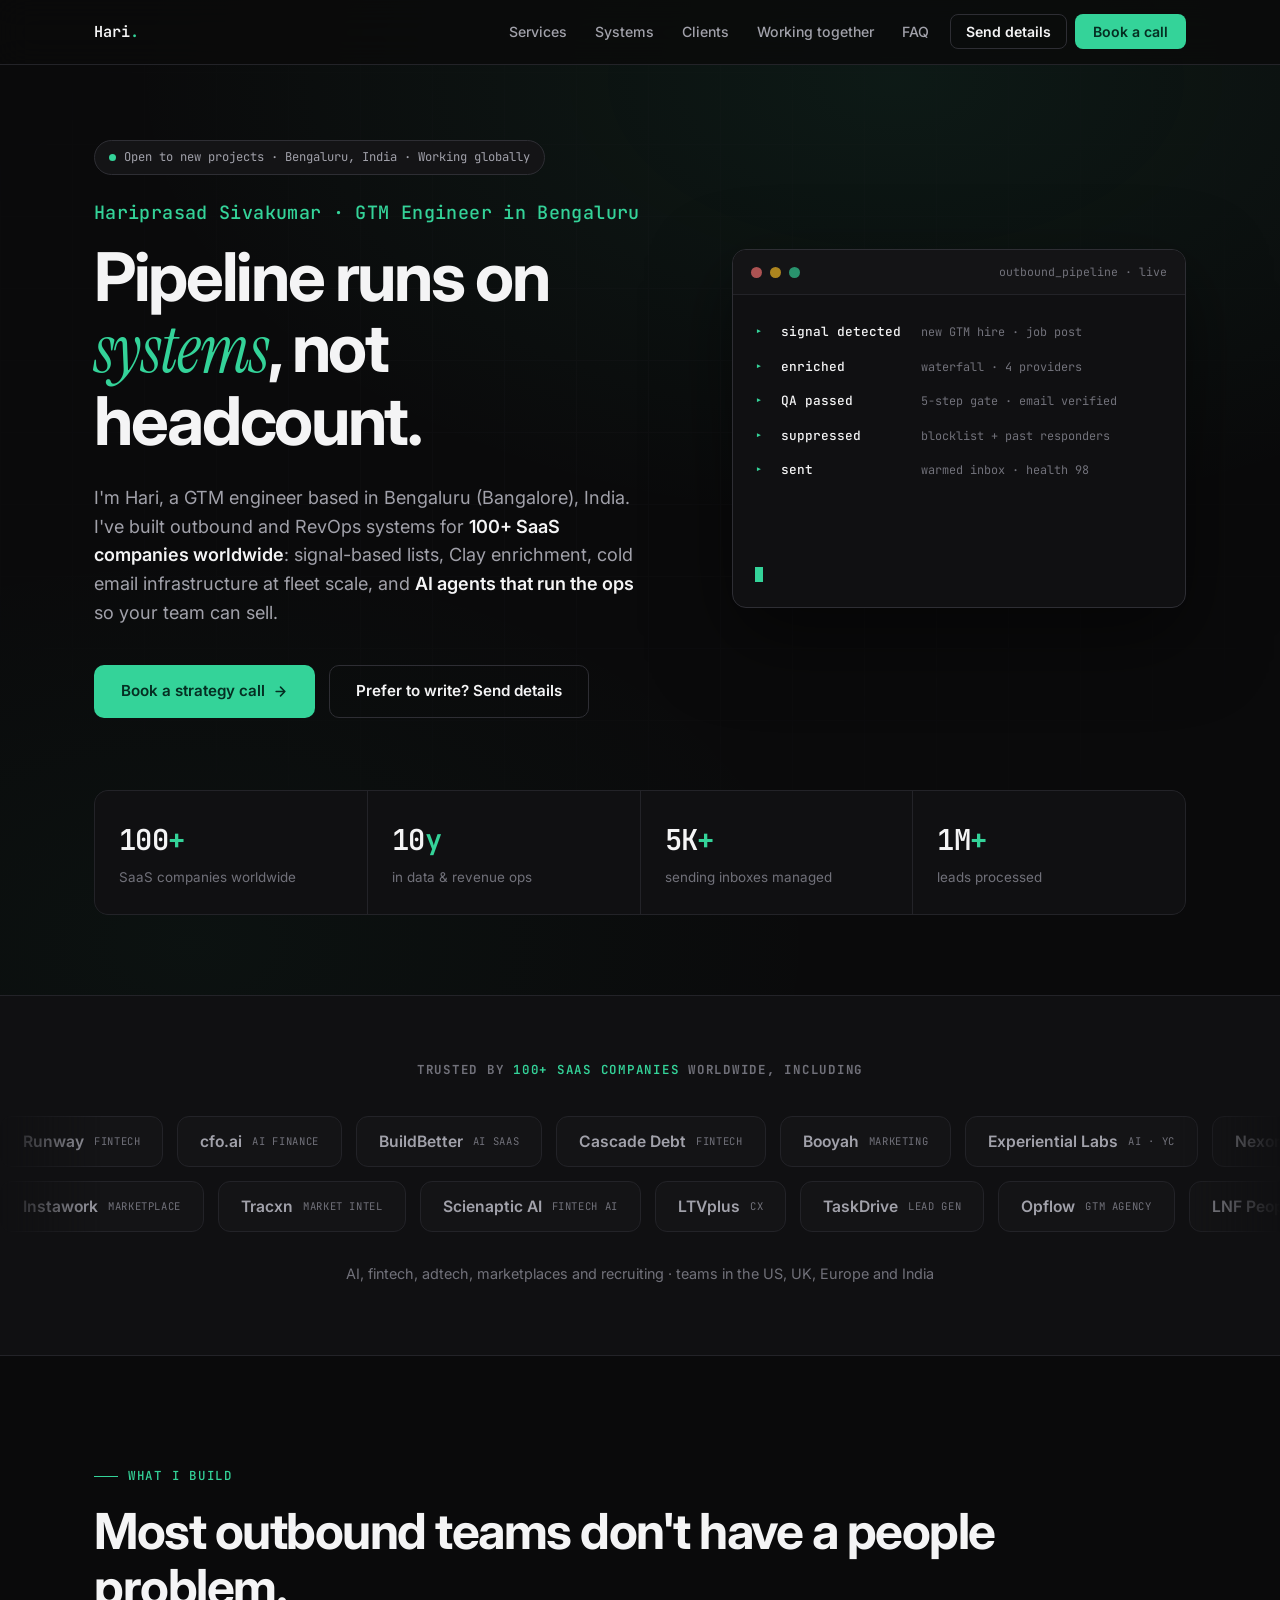
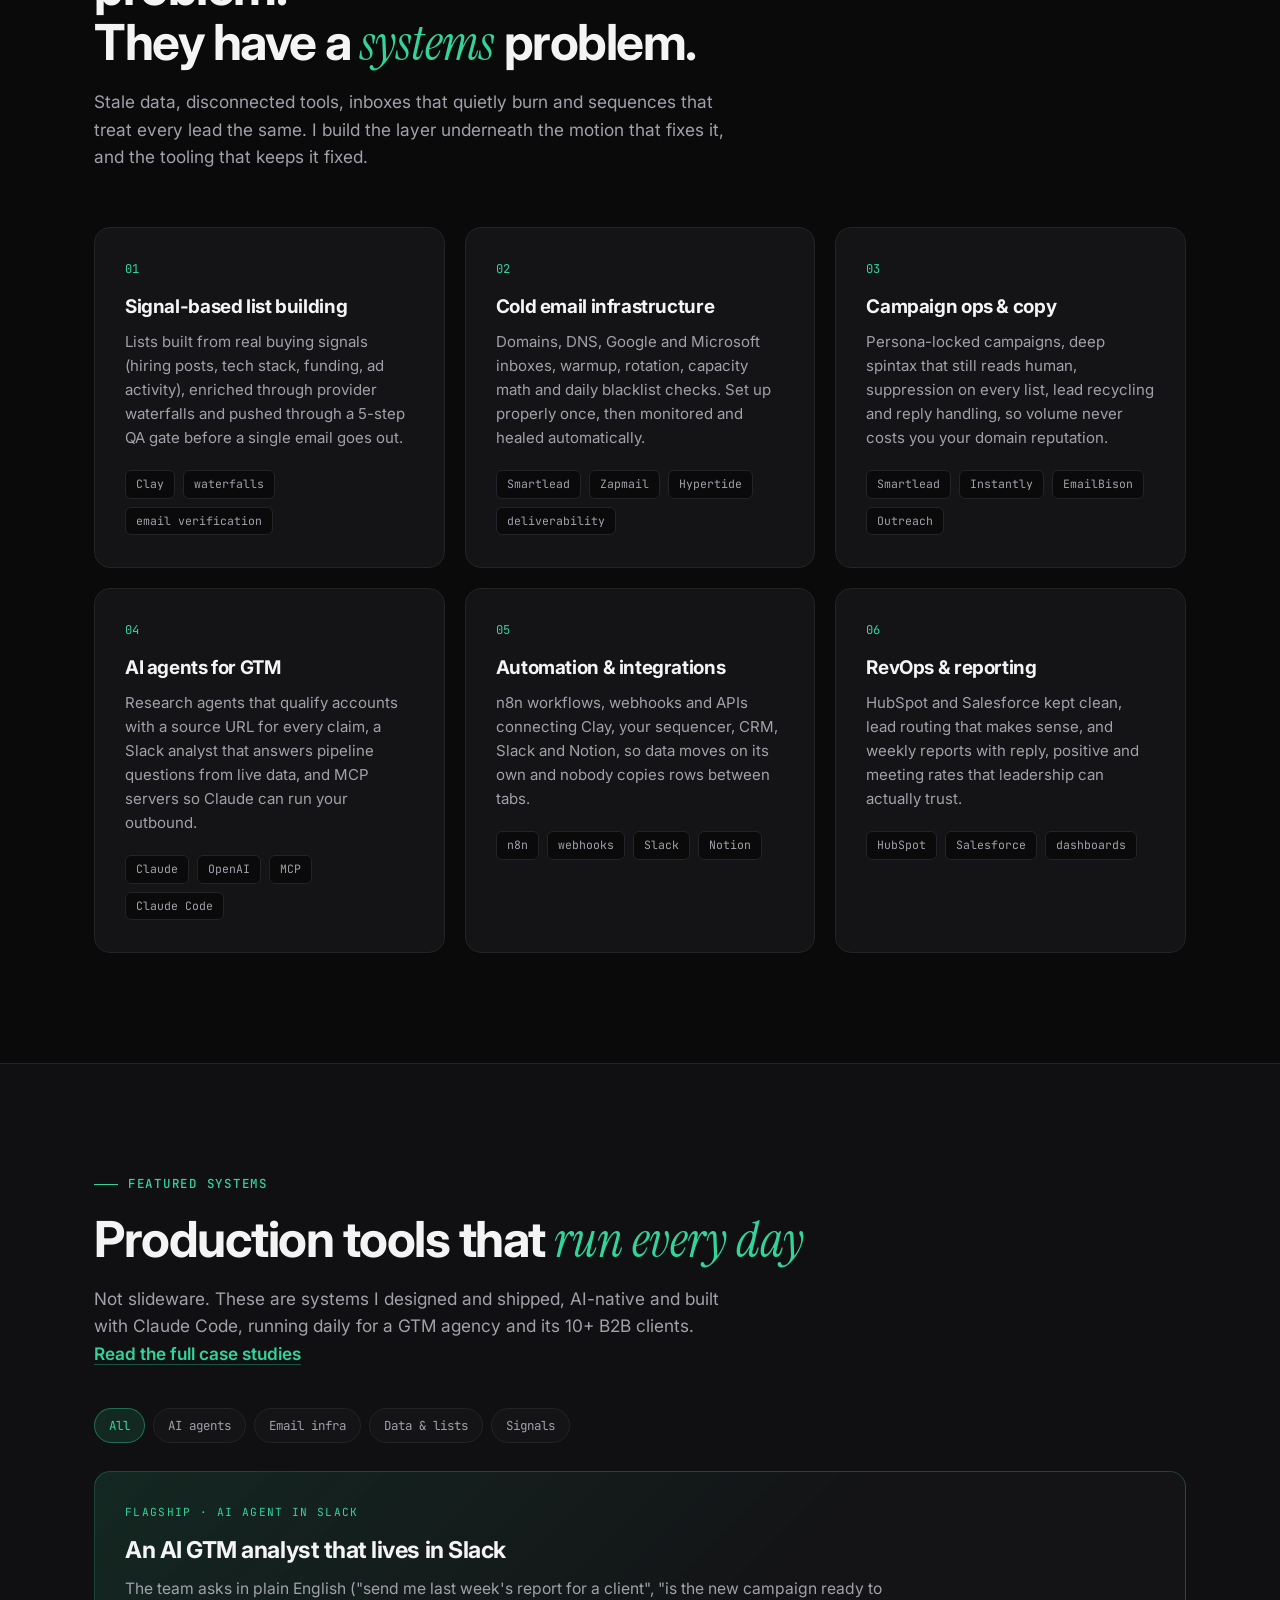
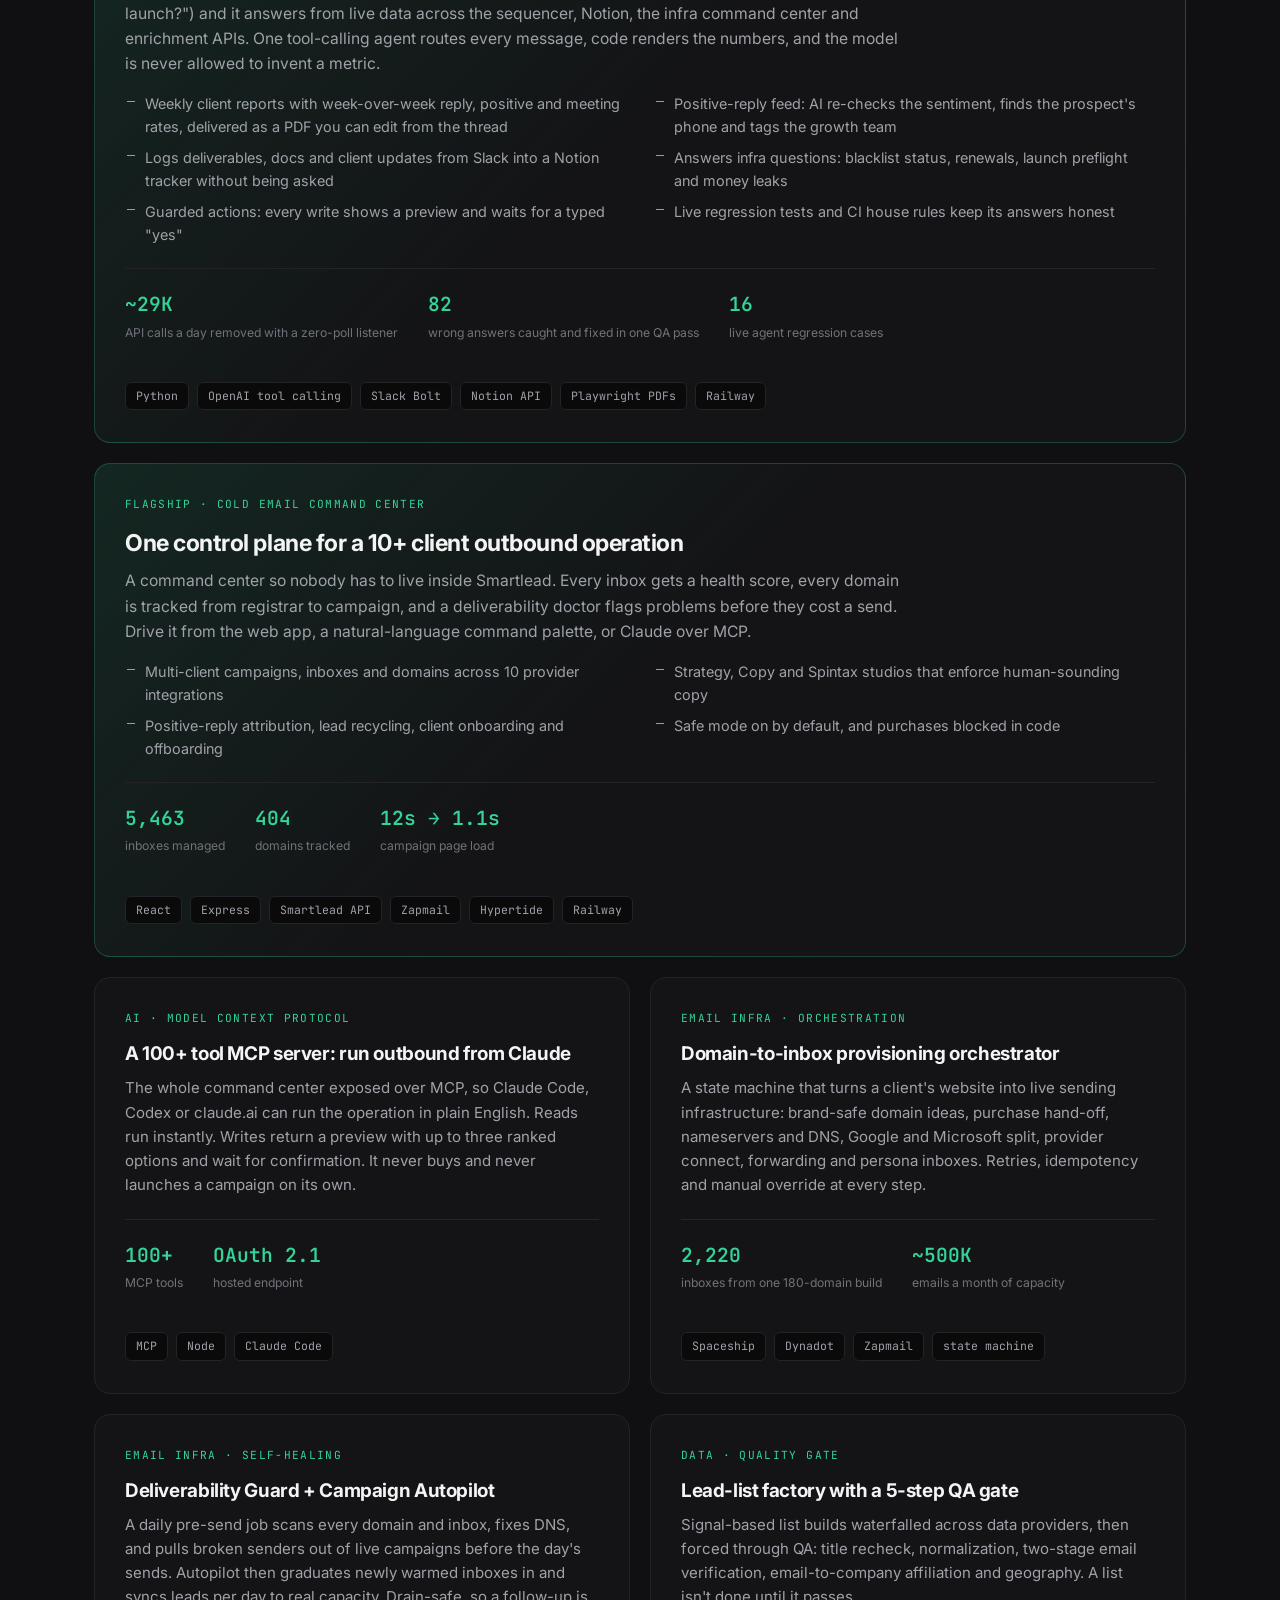
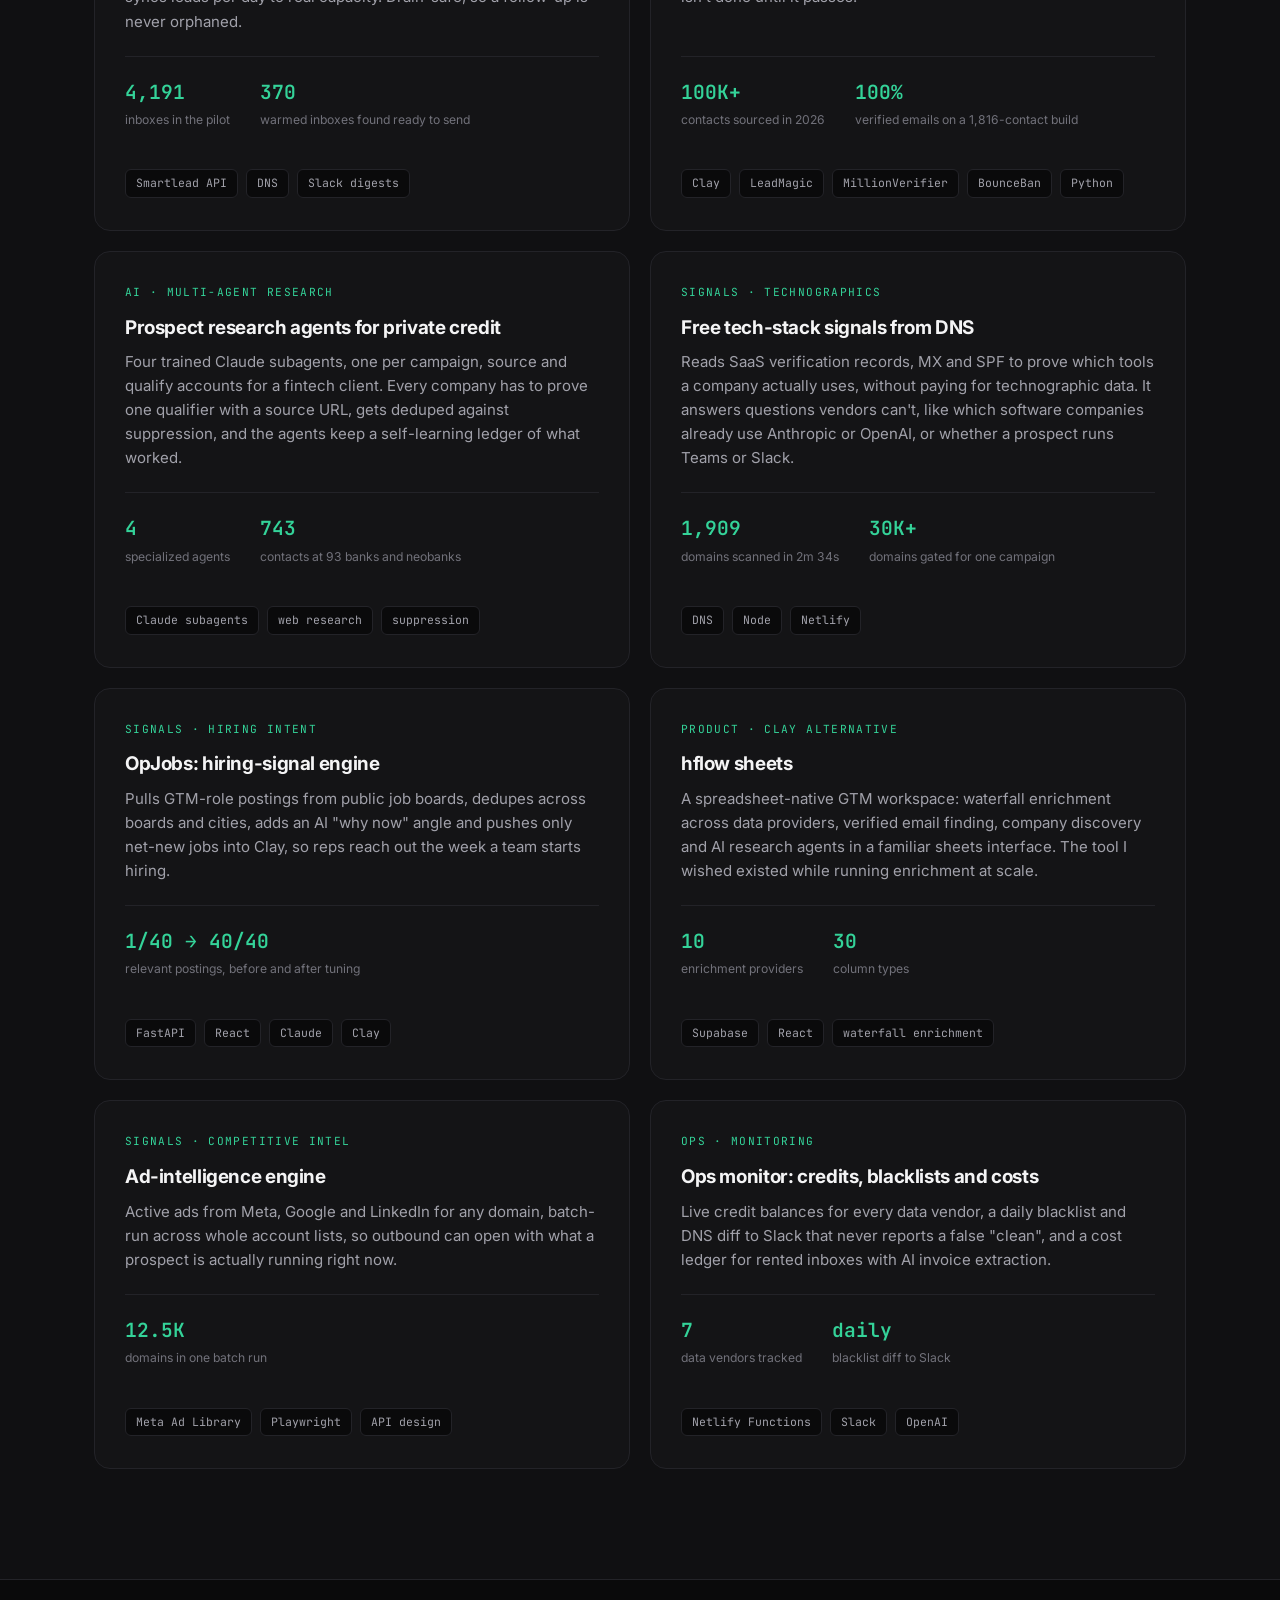
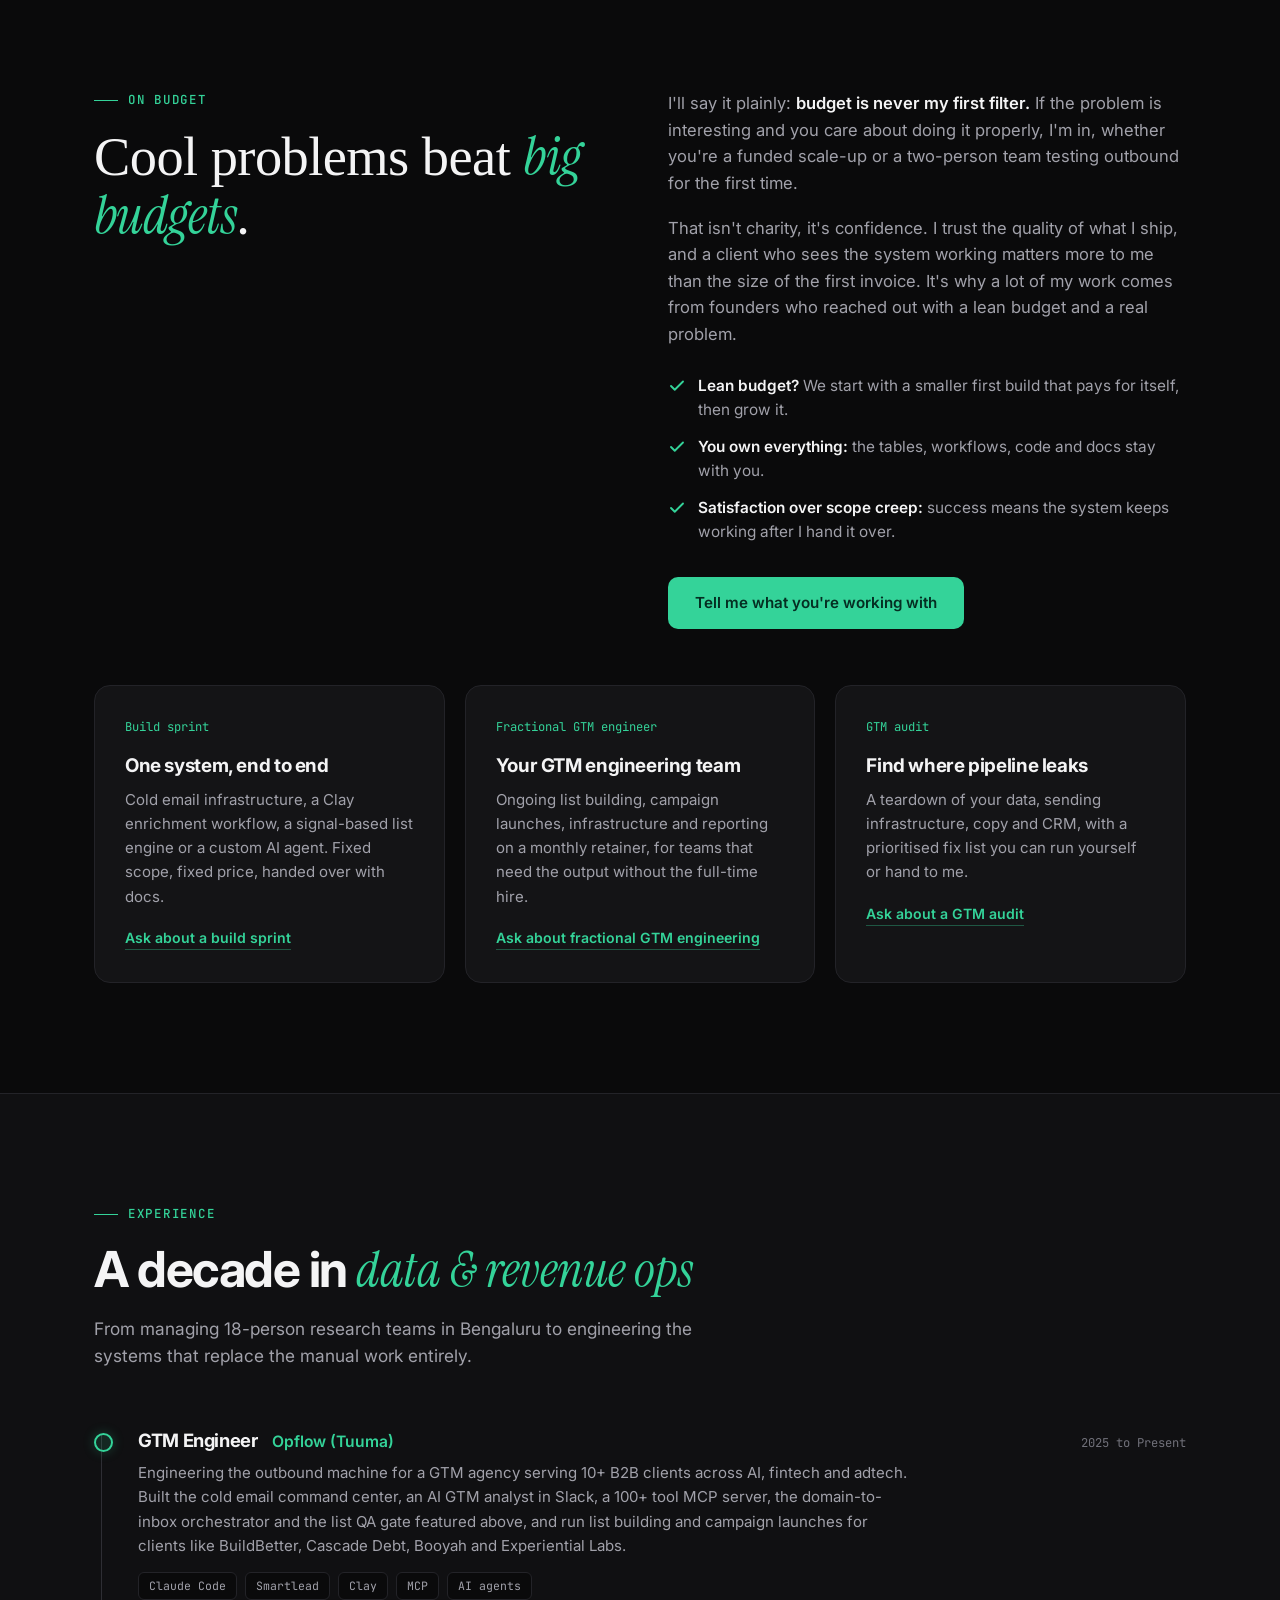
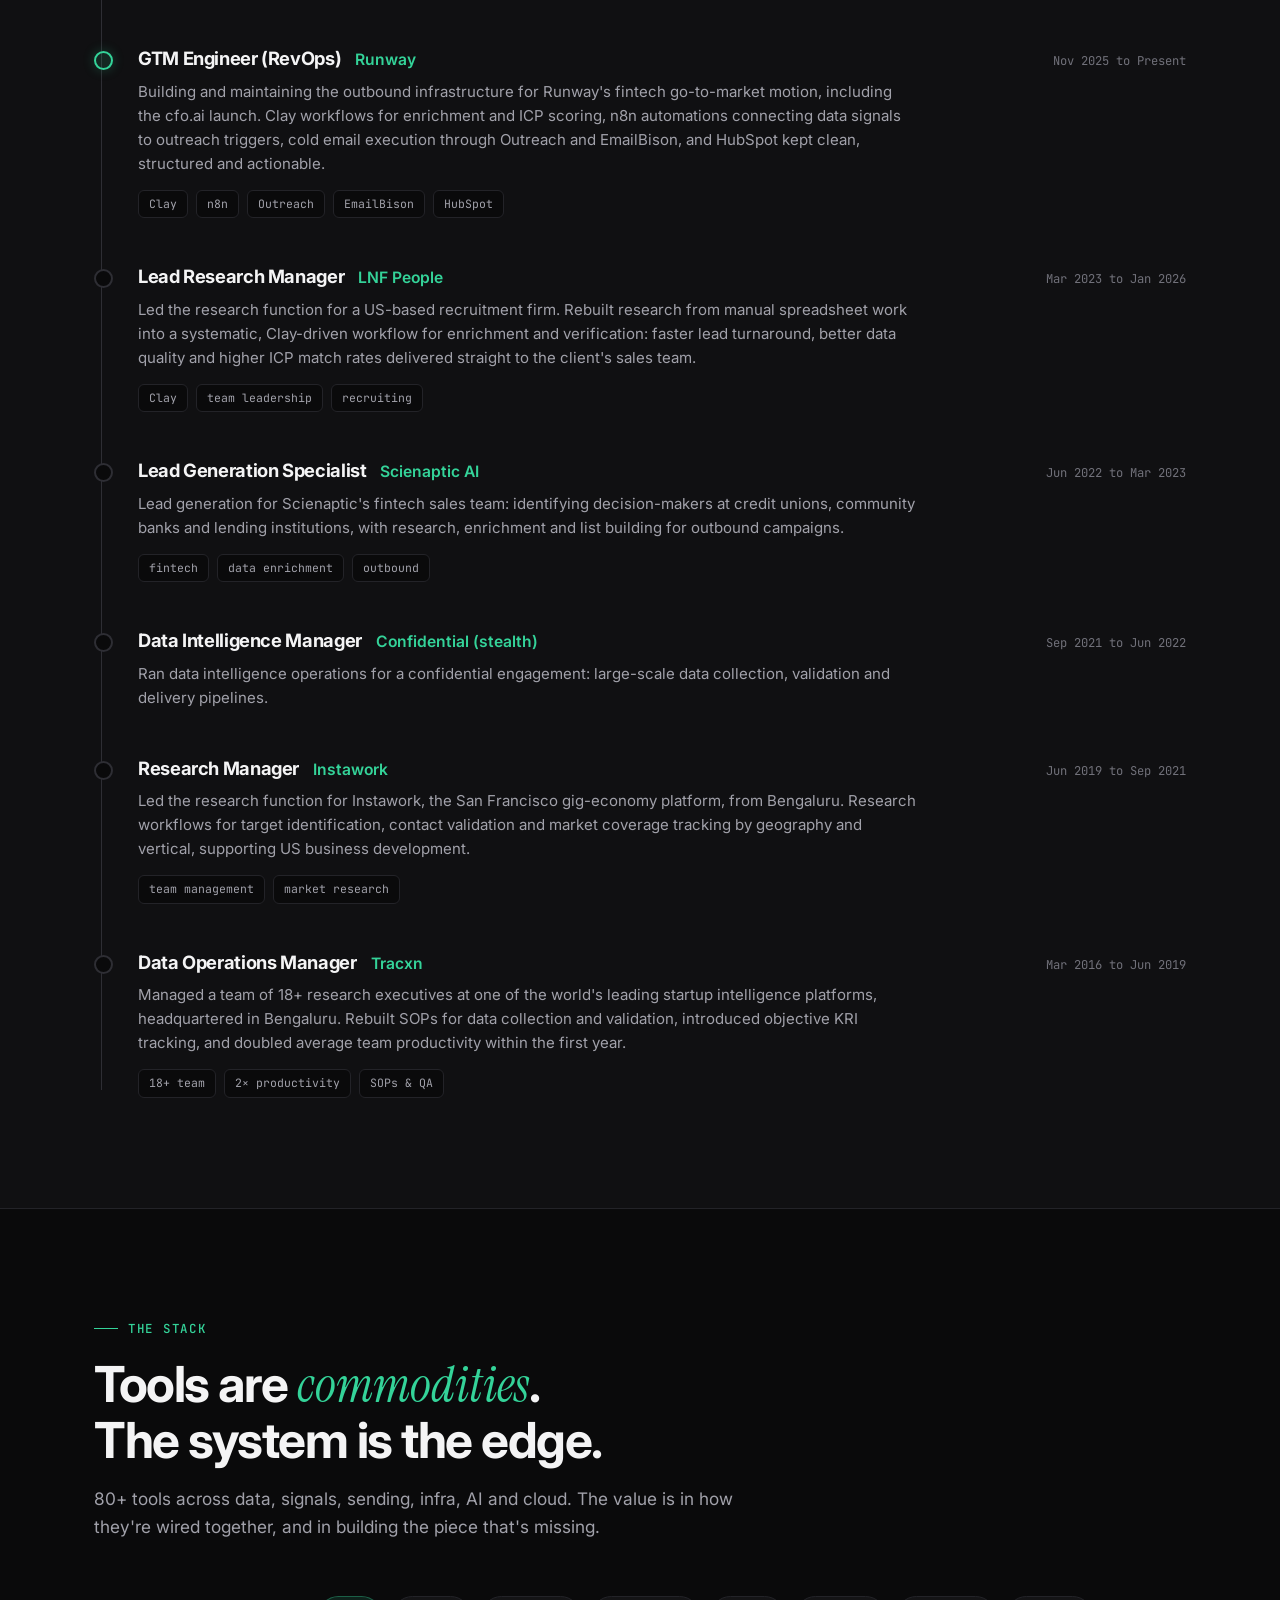
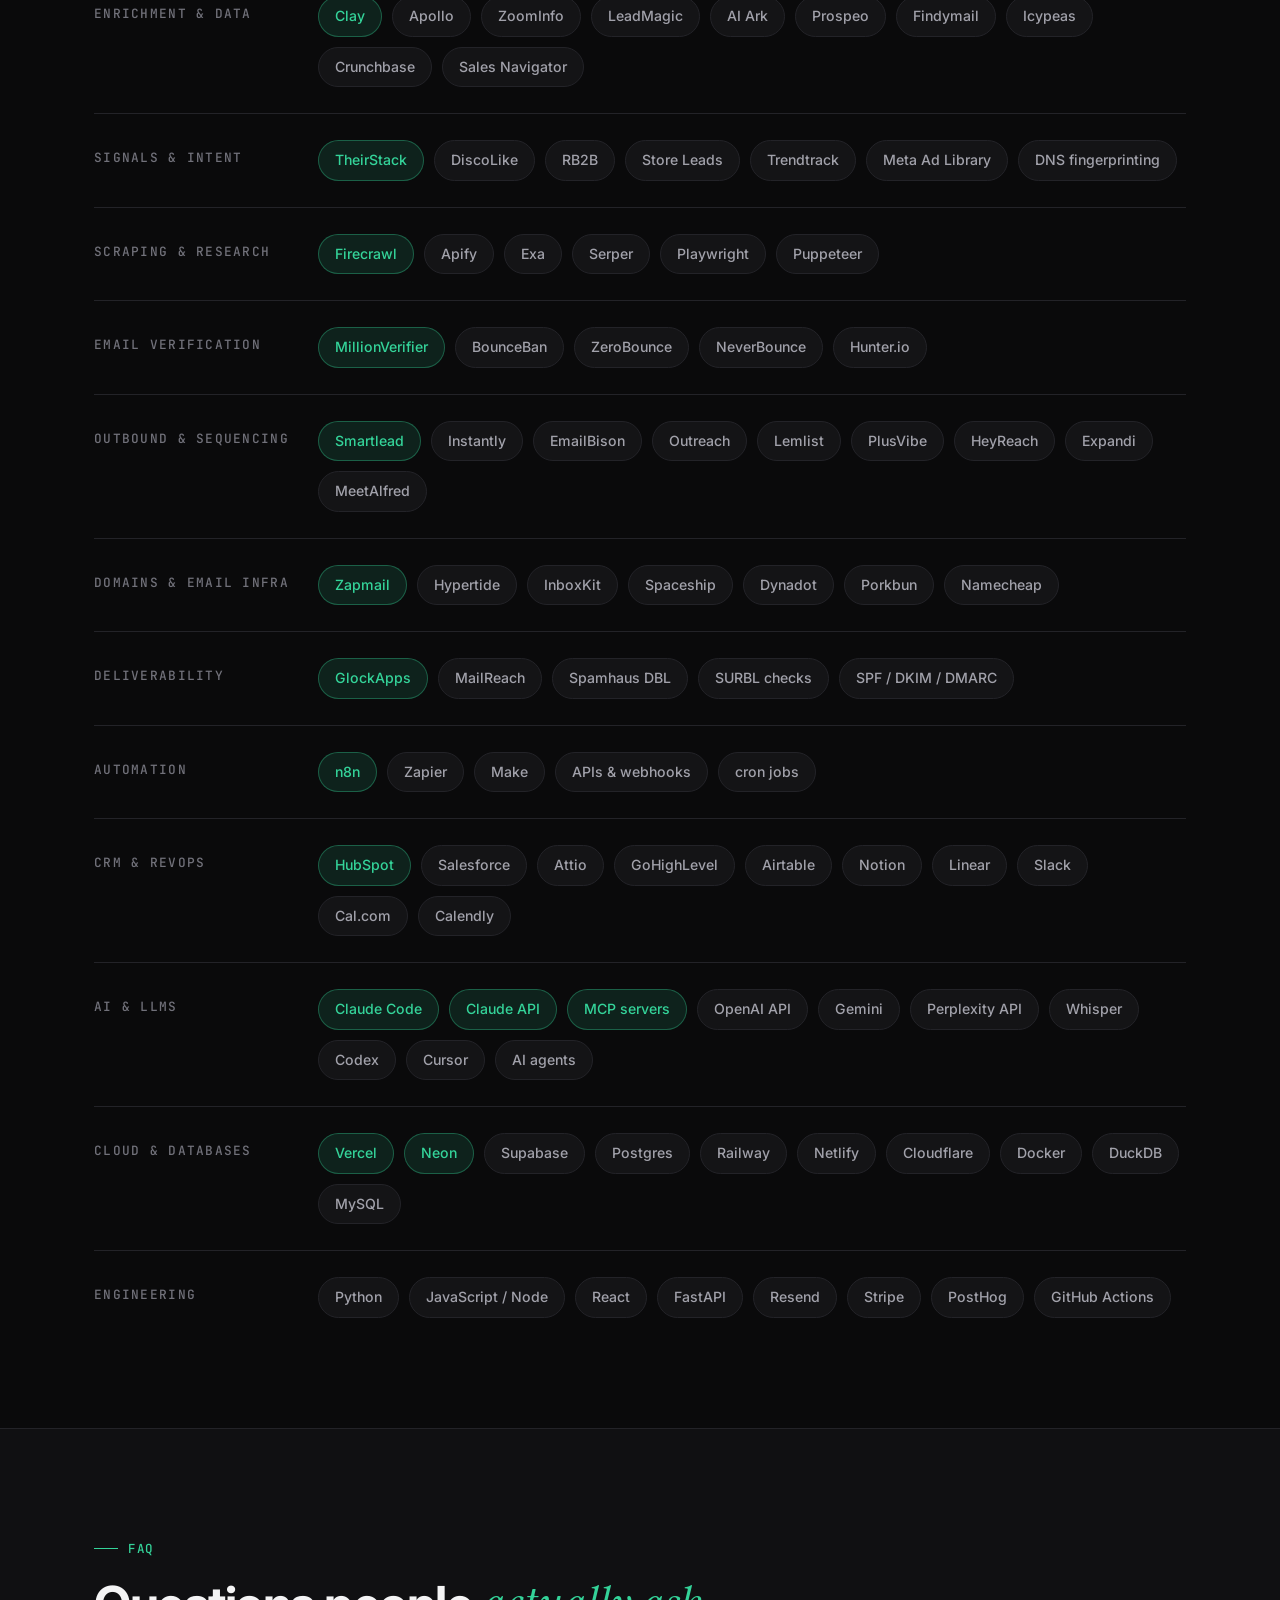
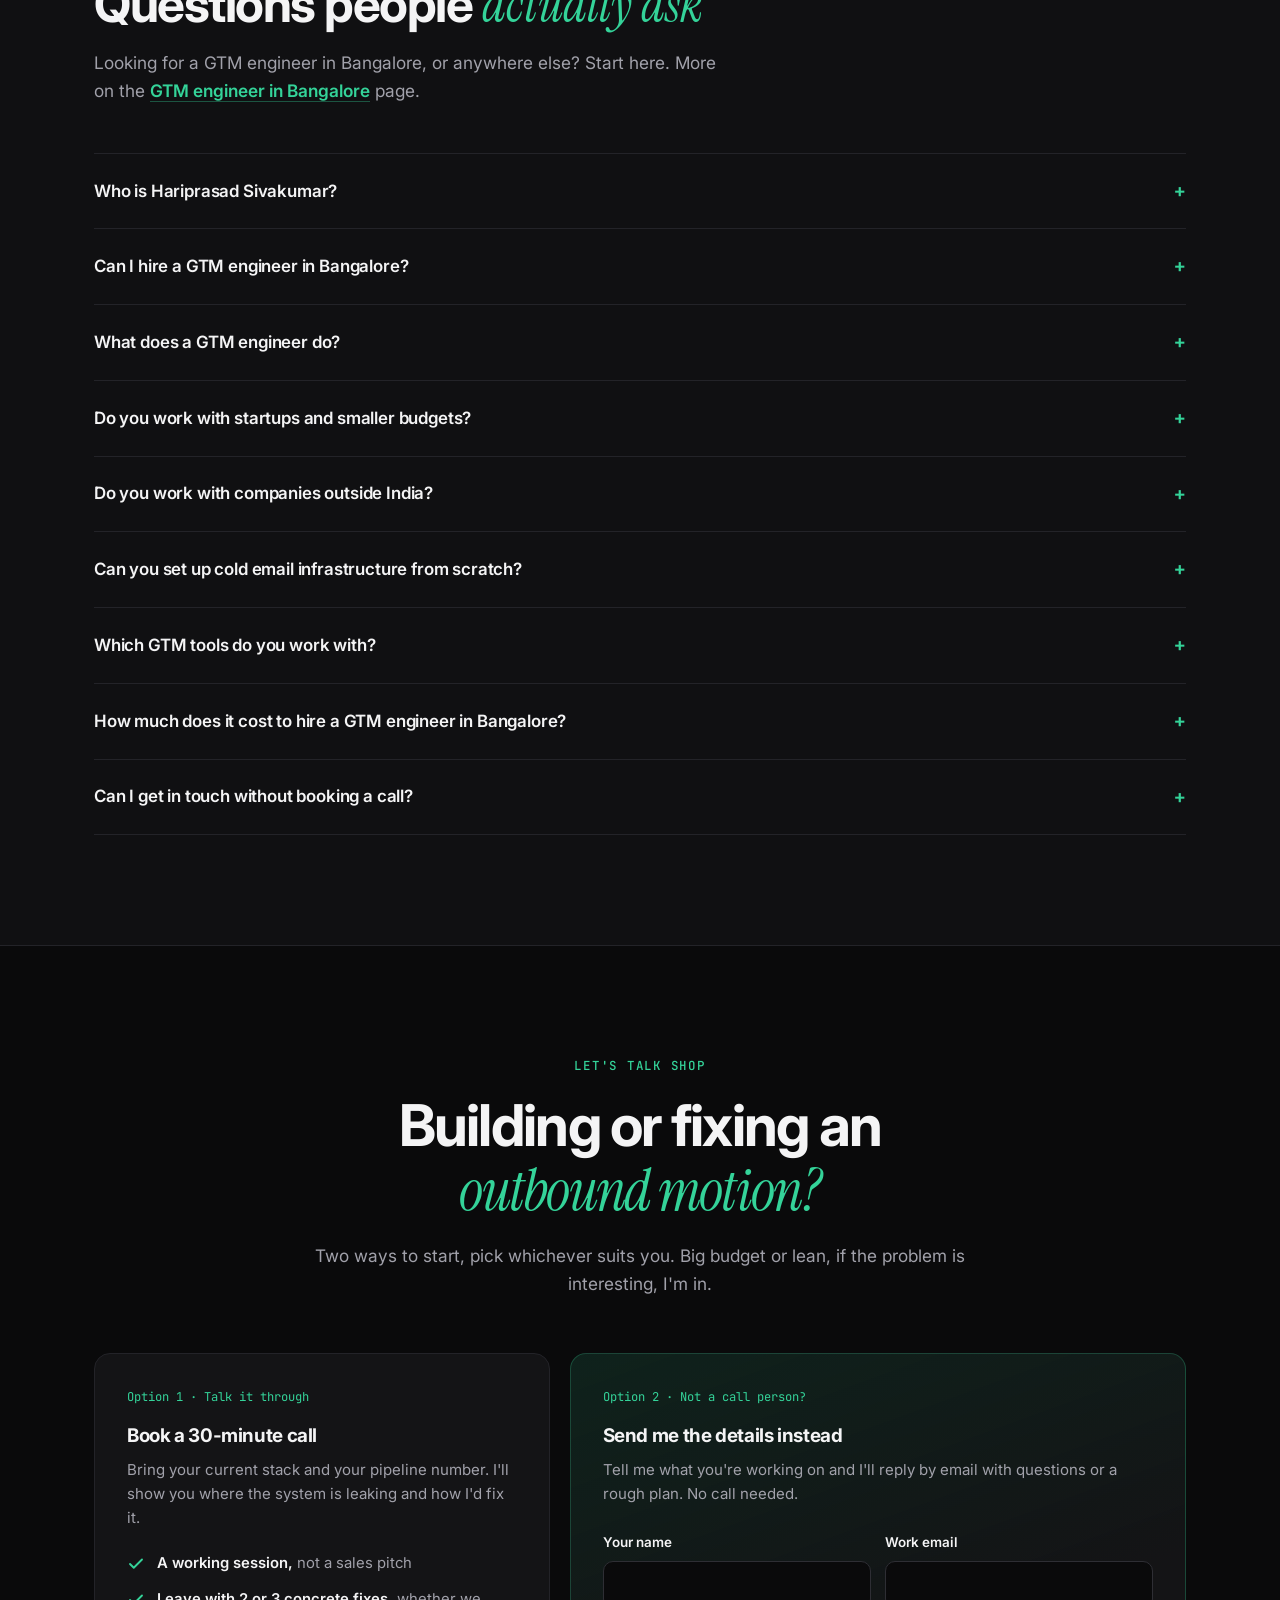
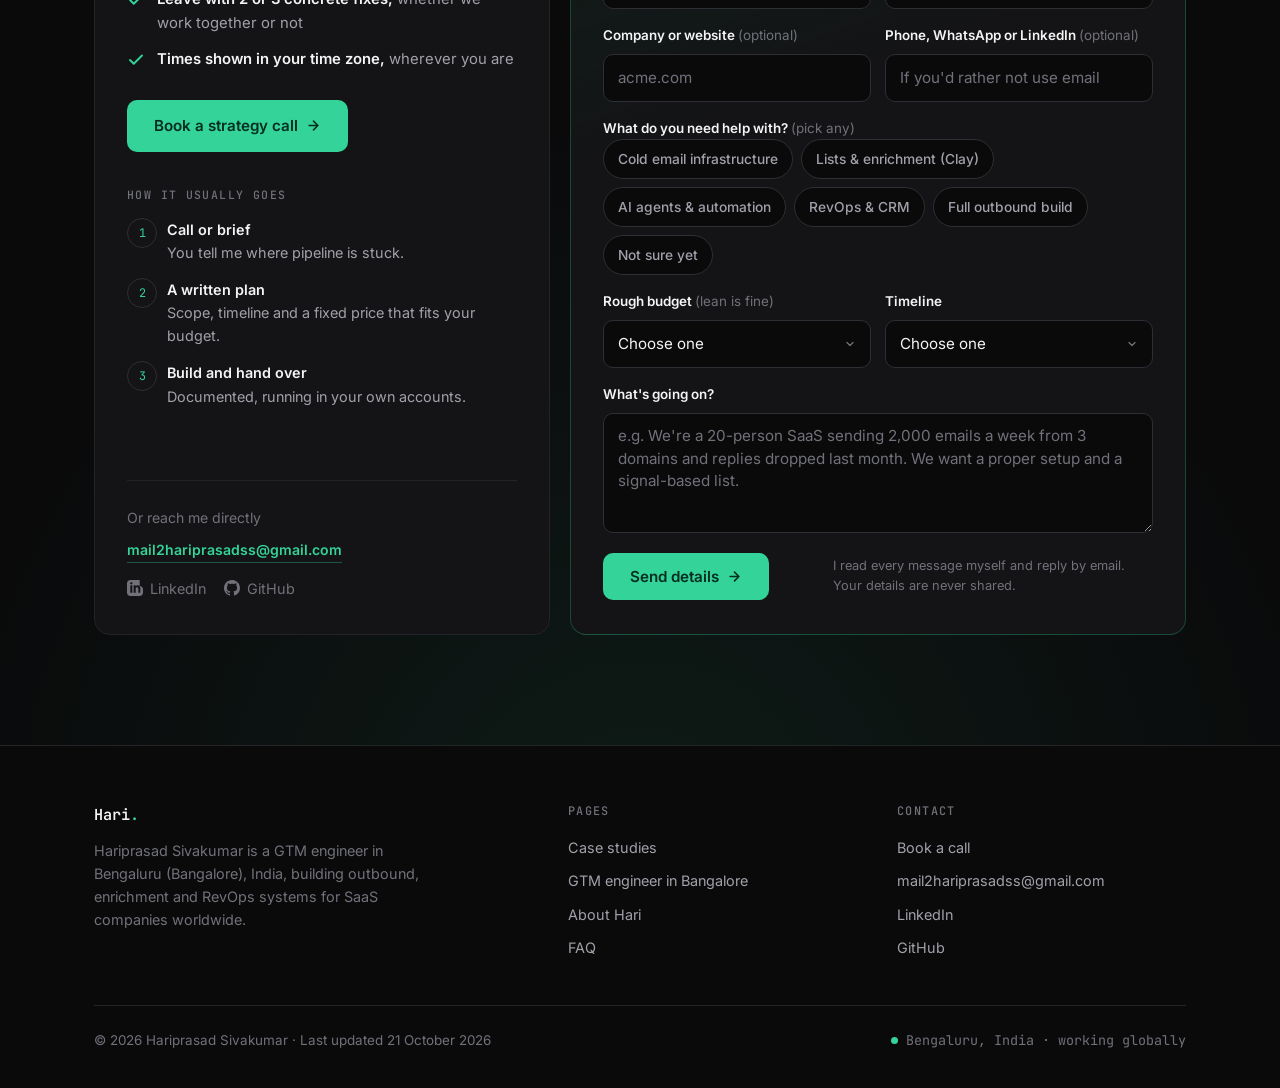
==== commit 60a31635: "Update last-modified dates to 21 Oct 2026 Co-Authored-By: Claude Opus 5.5 <noreply@anthropic.com>" ====
--- a/index.html
+++ b/index.html
@@ -60,7 +60,7 @@
             "@id": "https://www.hariprasadss.com/#person"
           },
           "primaryImageOfPage": "https://www.hariprasadss.com/assets/og/hari-gtm-engineer-bengaluru.png",
-          "dateModified": "2026-10-01",
+          "dateModified": "2026-10-21",
           "inLanguage": "en-IN"
         },
         {
@@ -1007,7 +1007,7 @@
                 </div>
             </div>
             <div class="footer-bottom">
-                <p>© 2026 Hariprasad Sivakumar · Last updated <time datetime="2026-10-01">1 October 2026</time></p>
+                <p>© 2026 Hariprasad Sivakumar · Last updated <time datetime="2026-10-21">21 October 2026</time></p>
                 <p class="footer-loc"><span class="pulse"></span> Bengaluru, India · working globally</p>
             </div>
         </div>
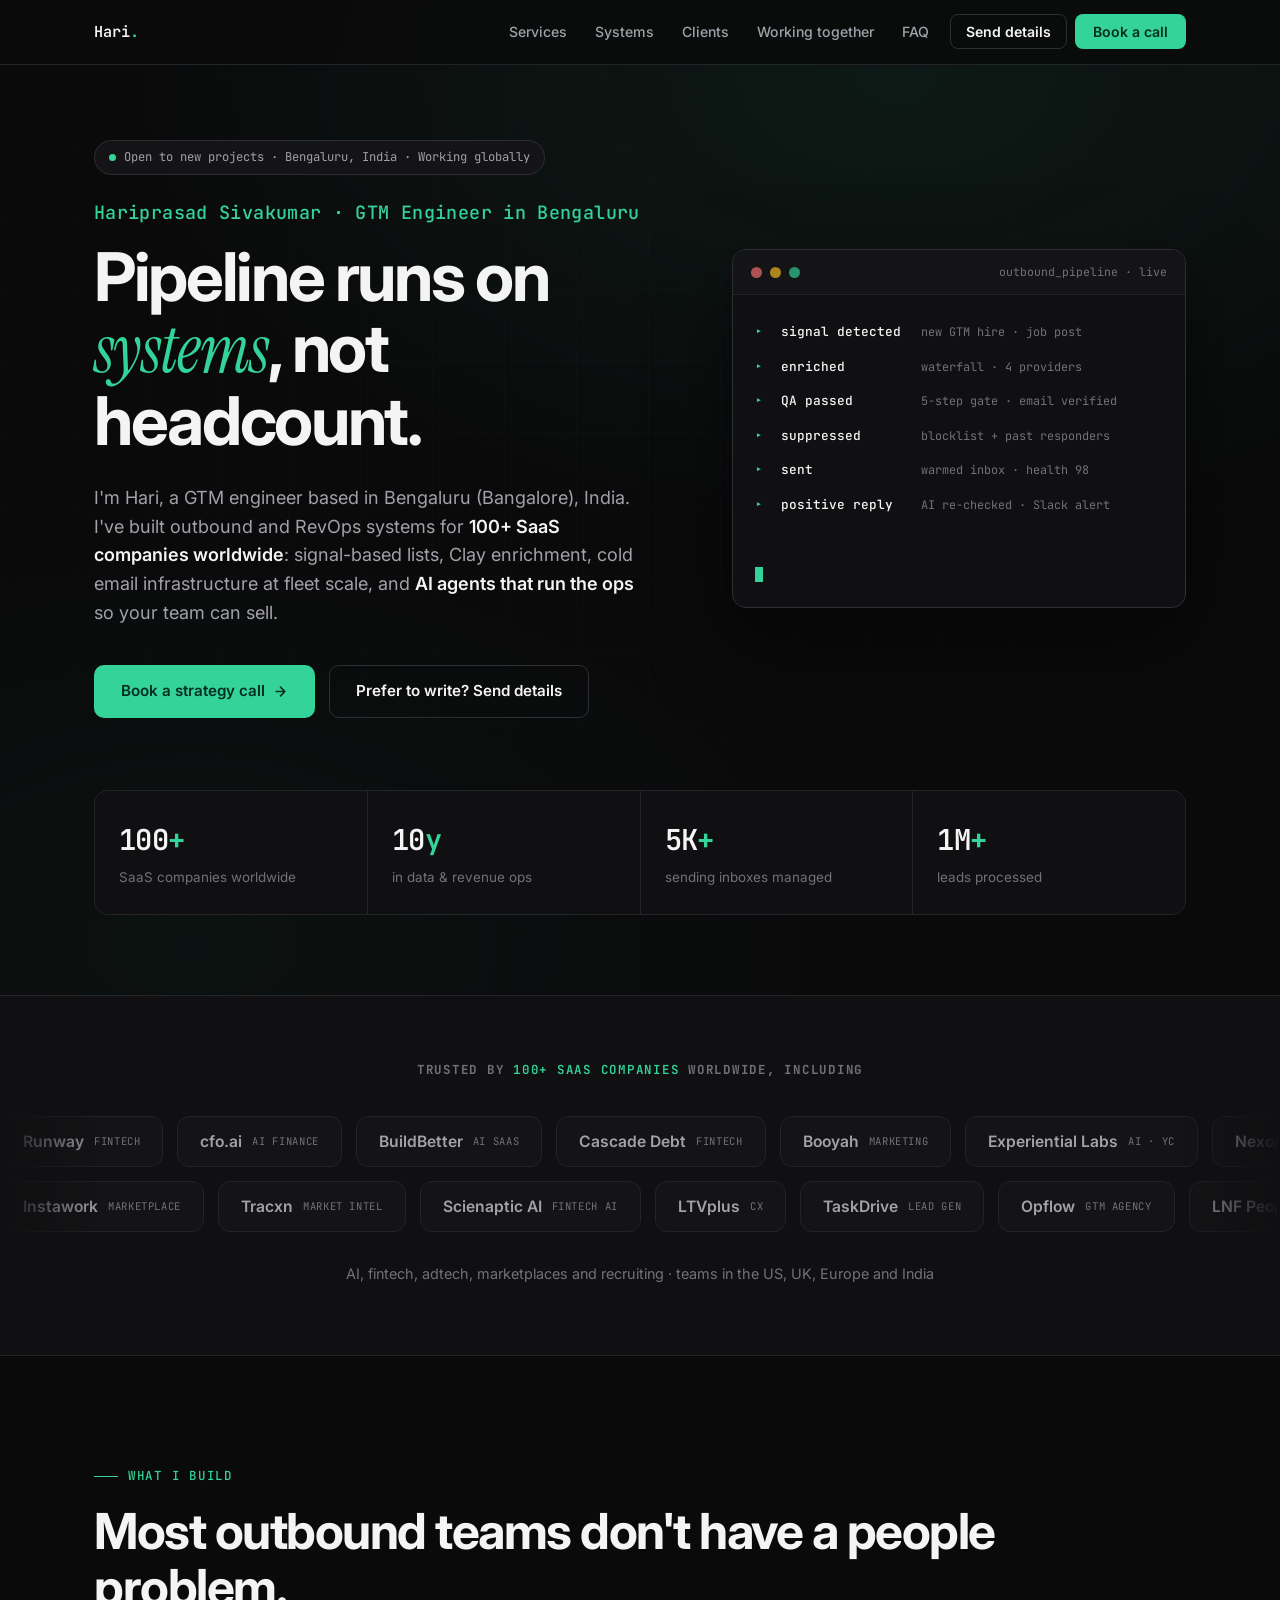
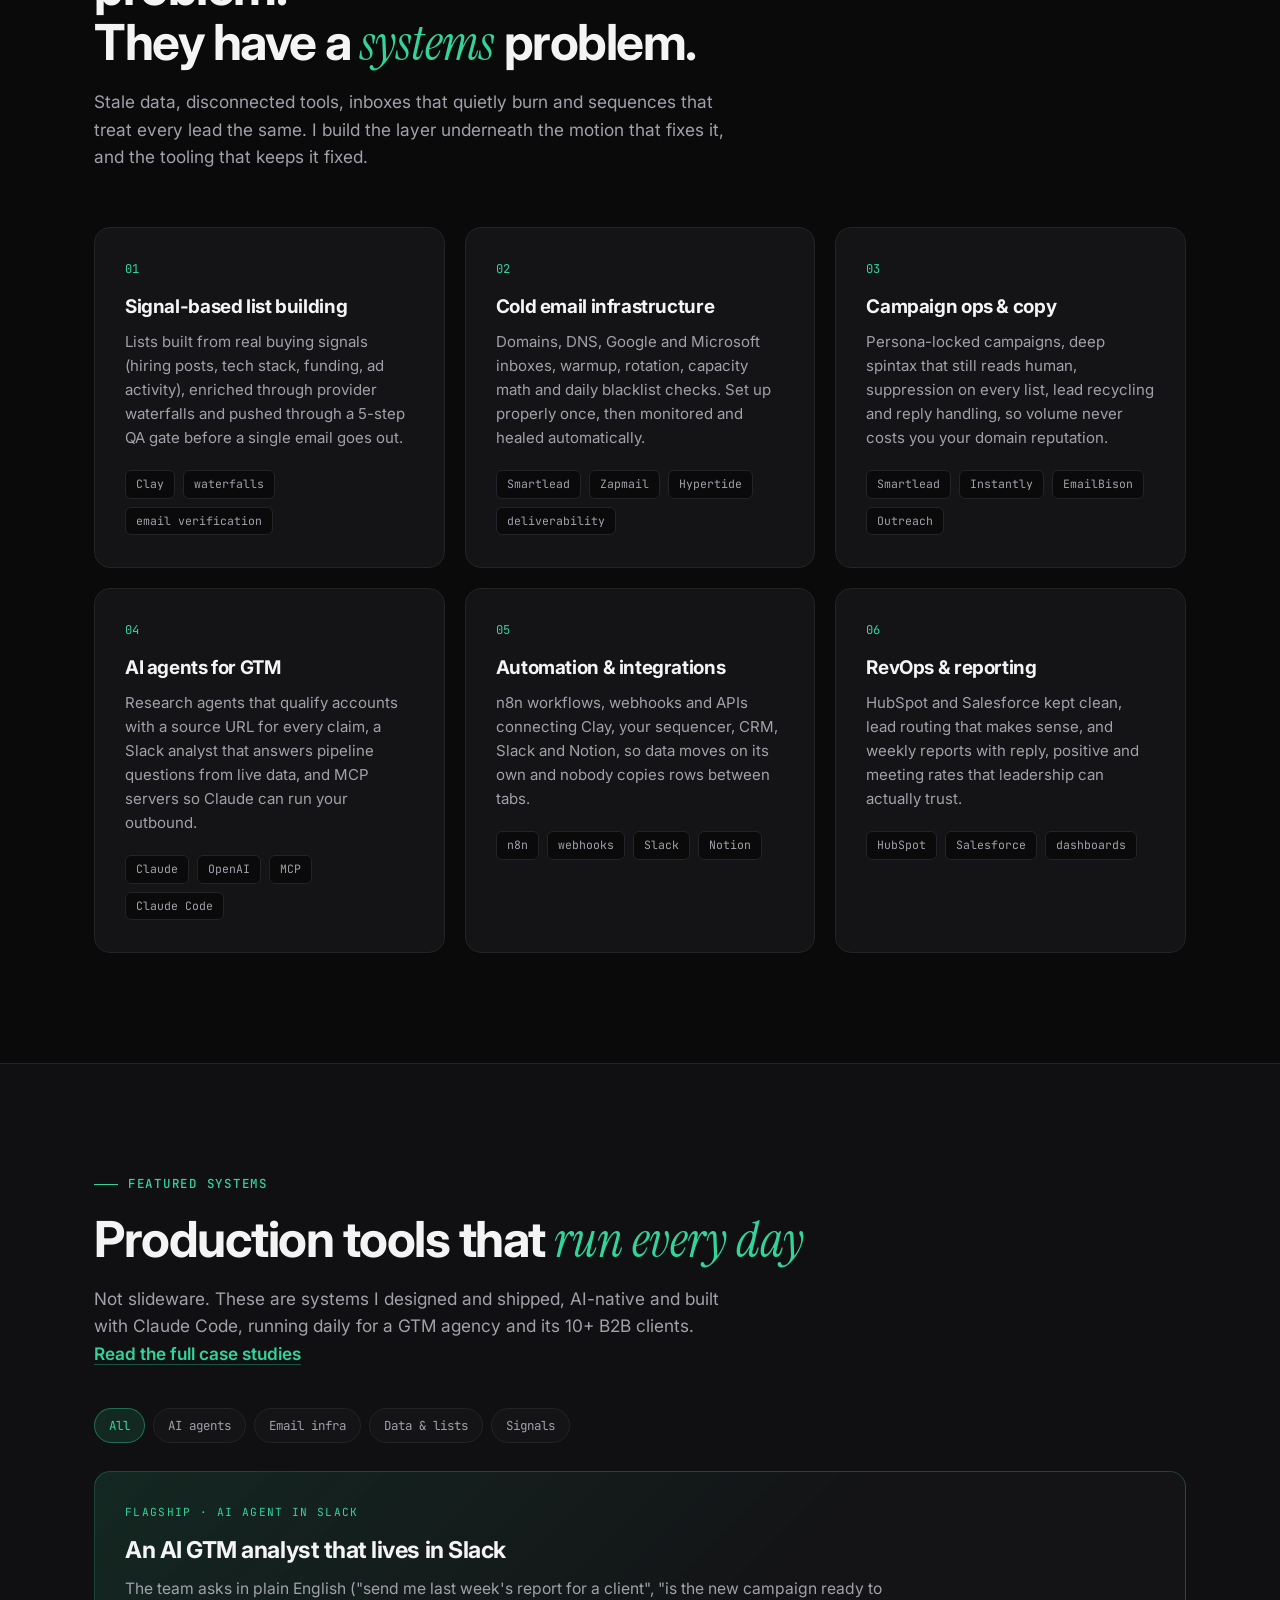
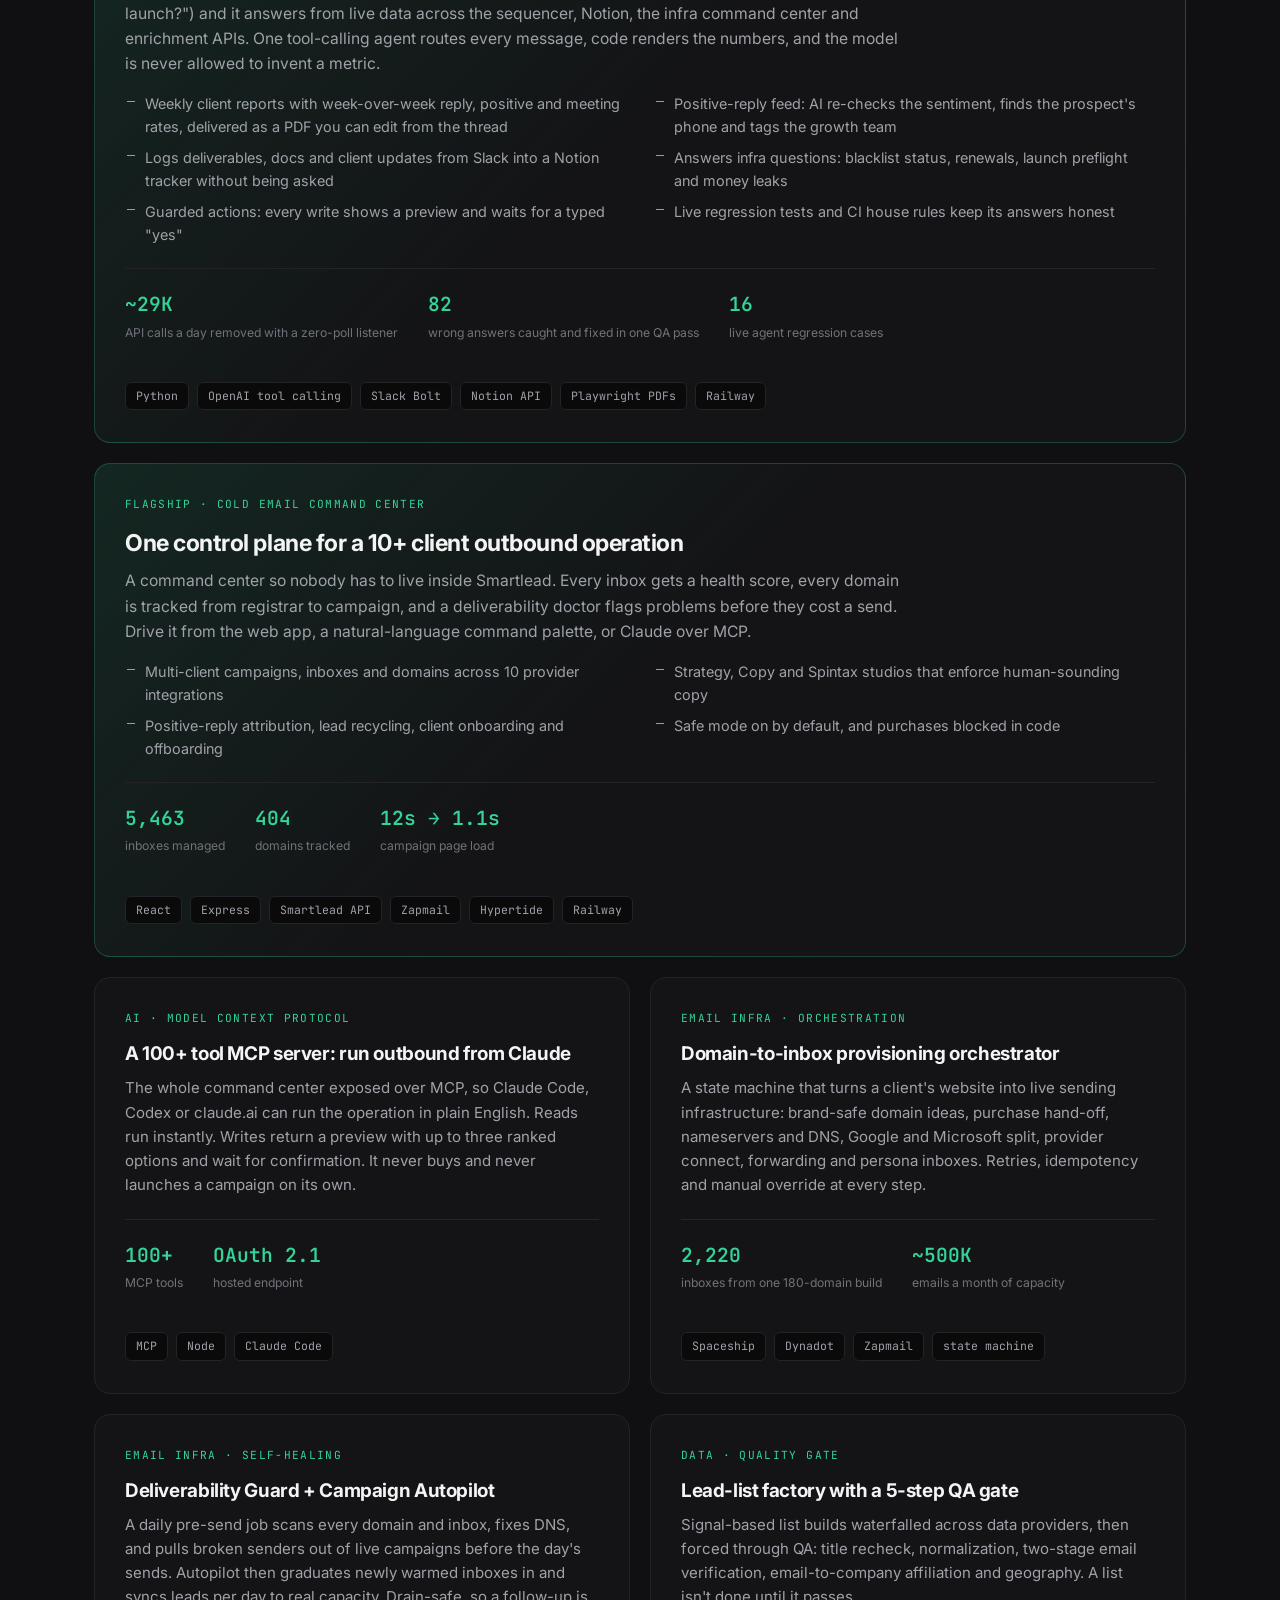
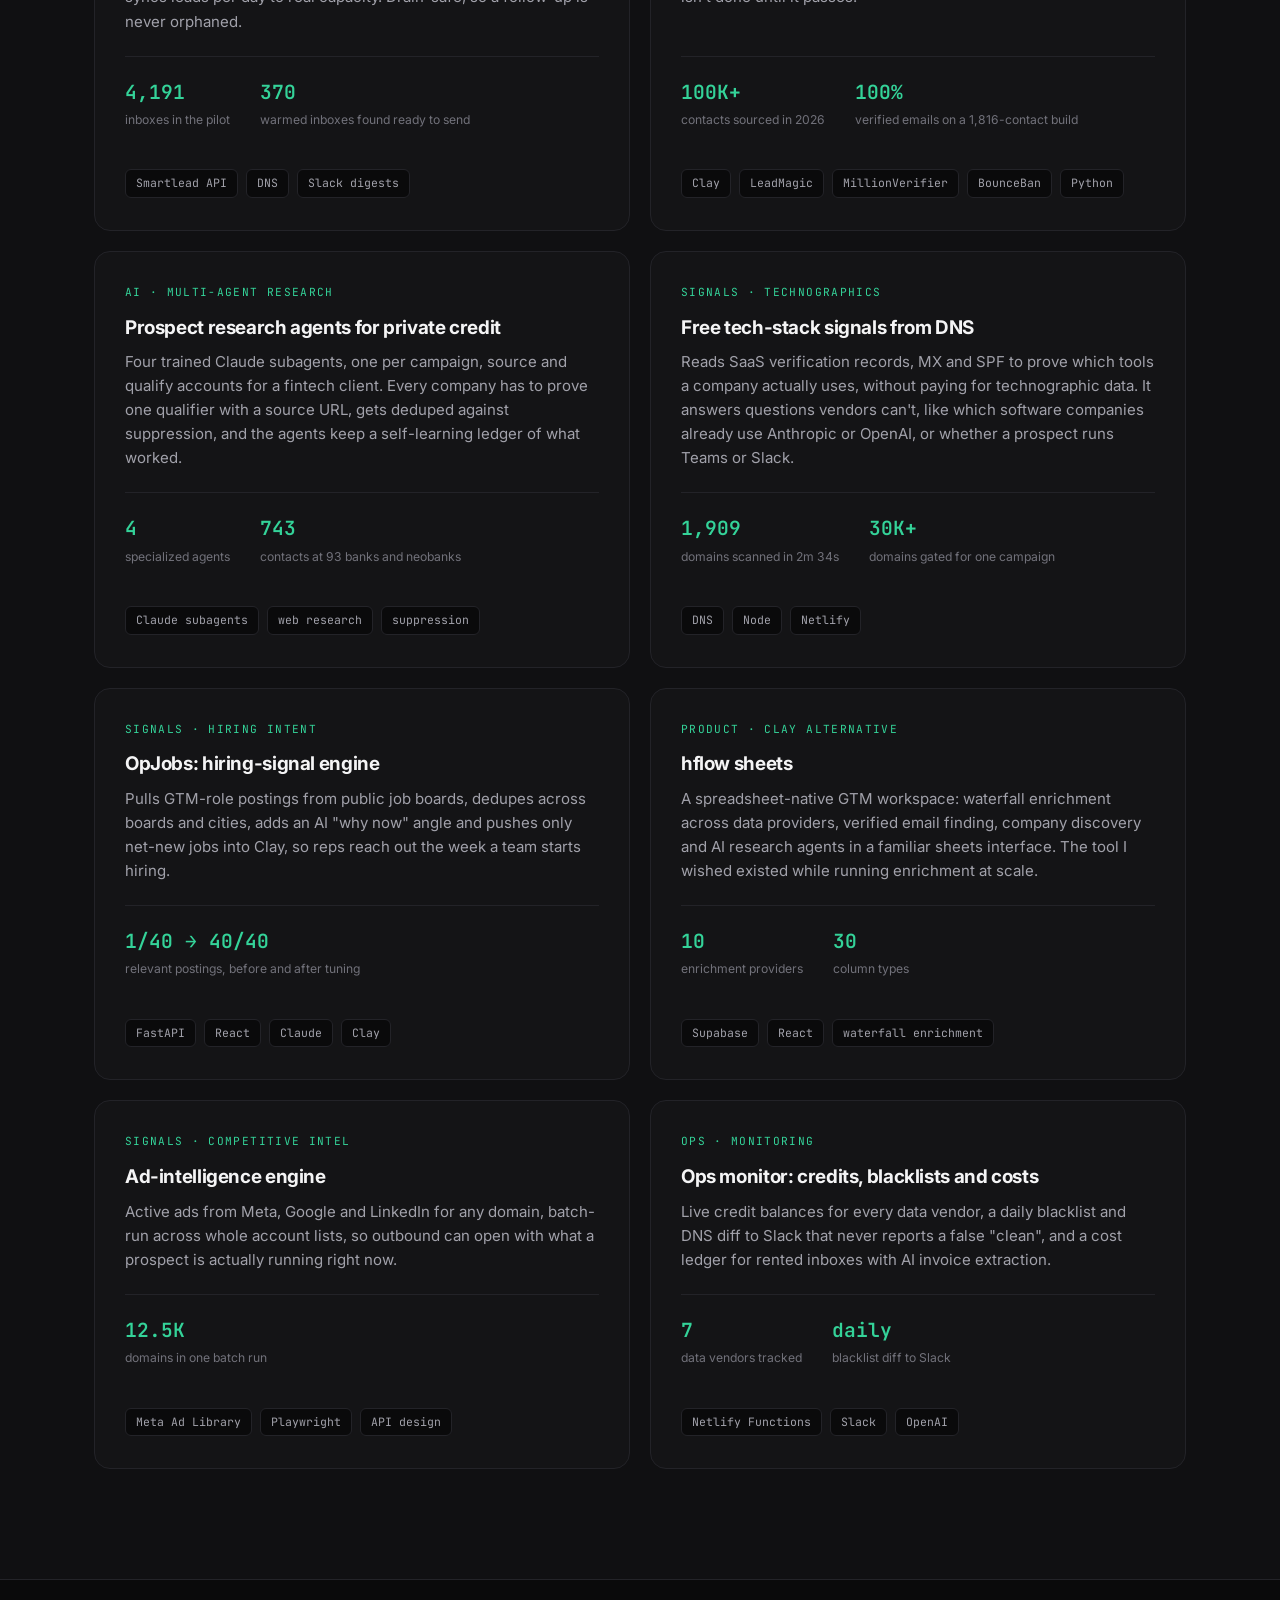
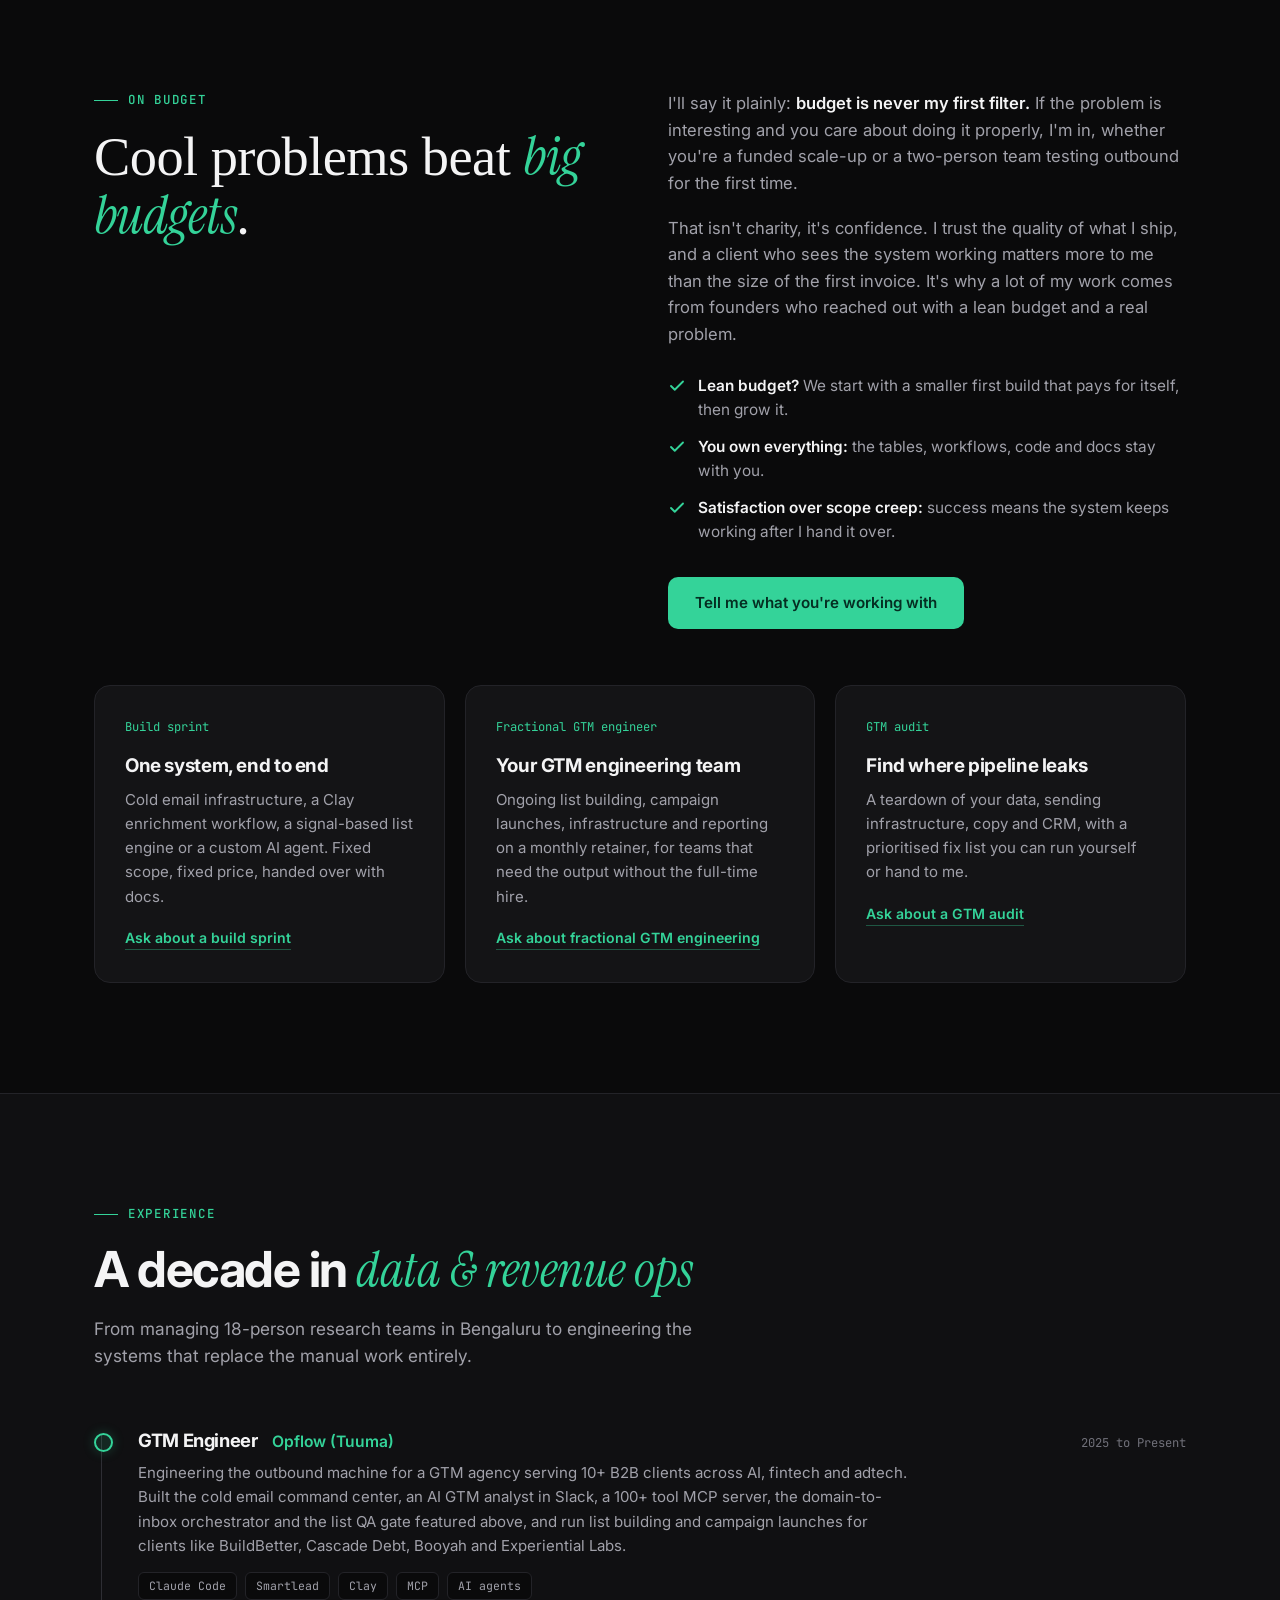
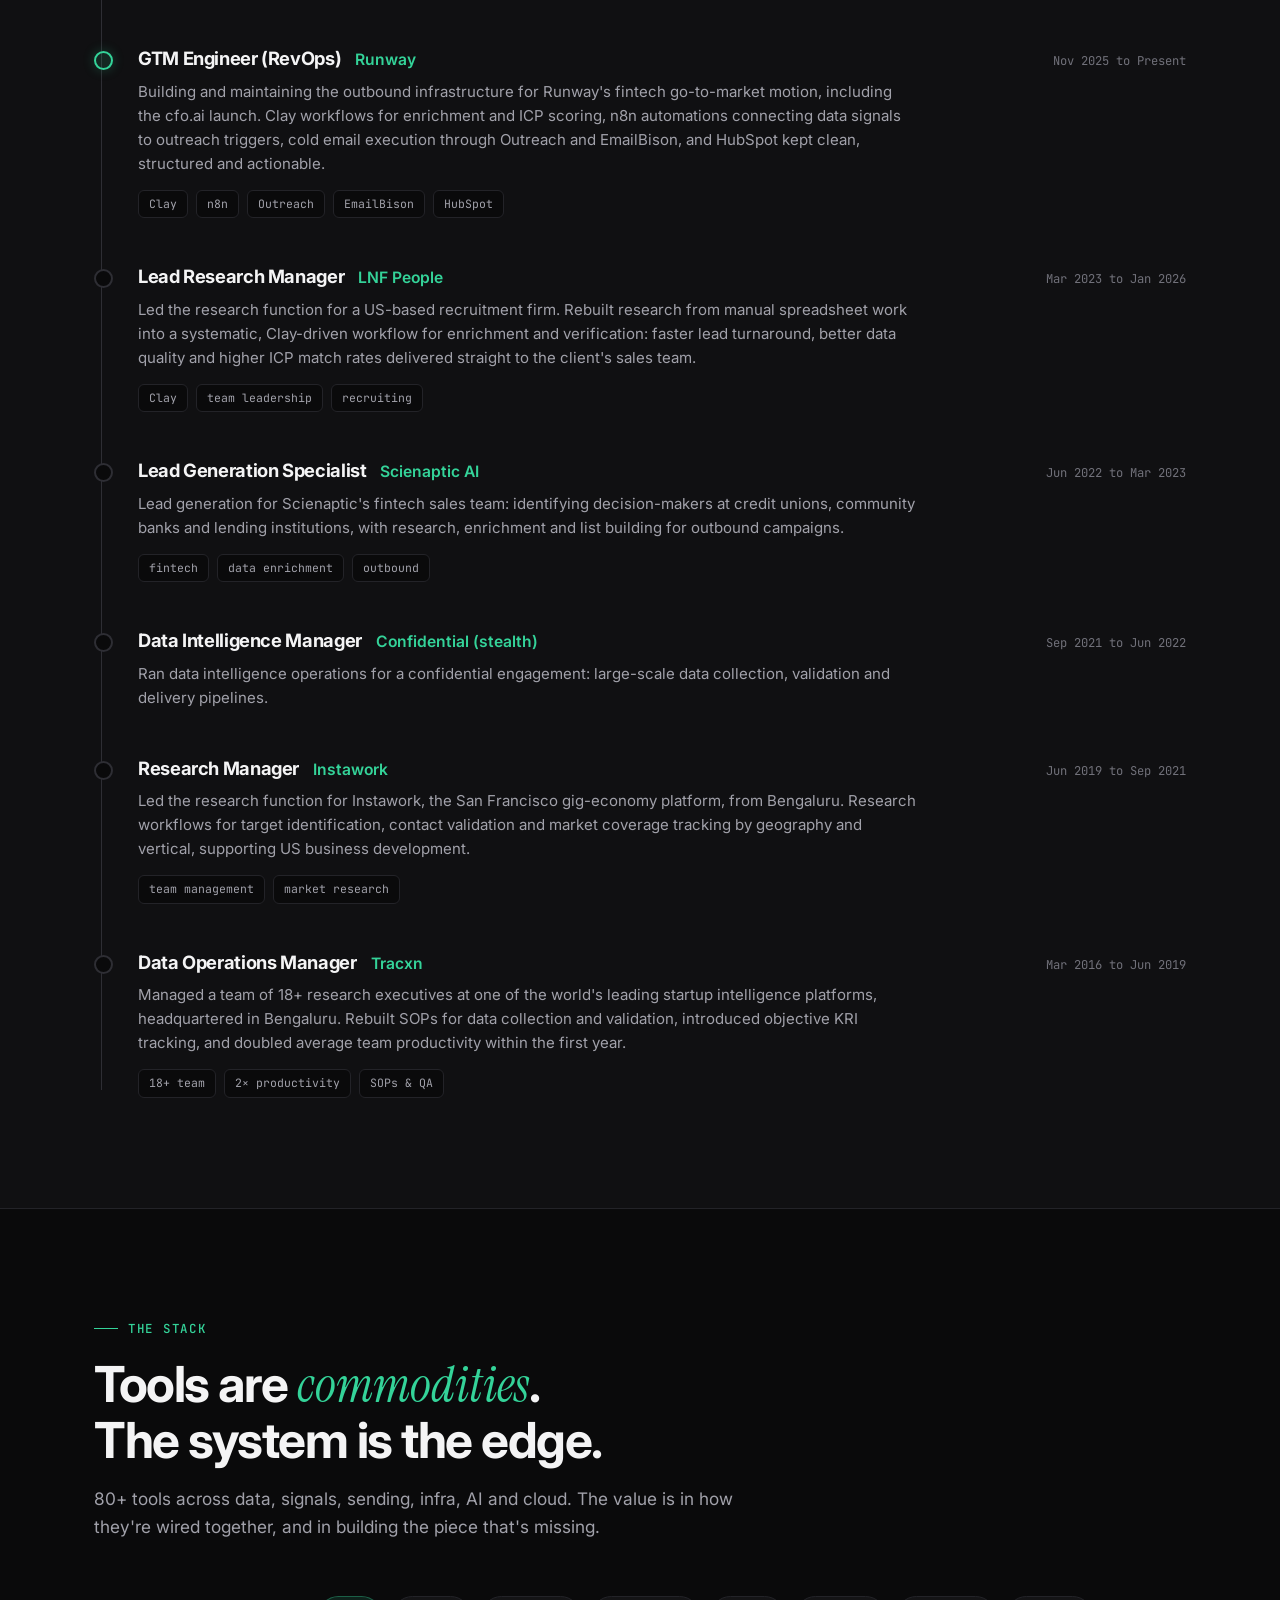
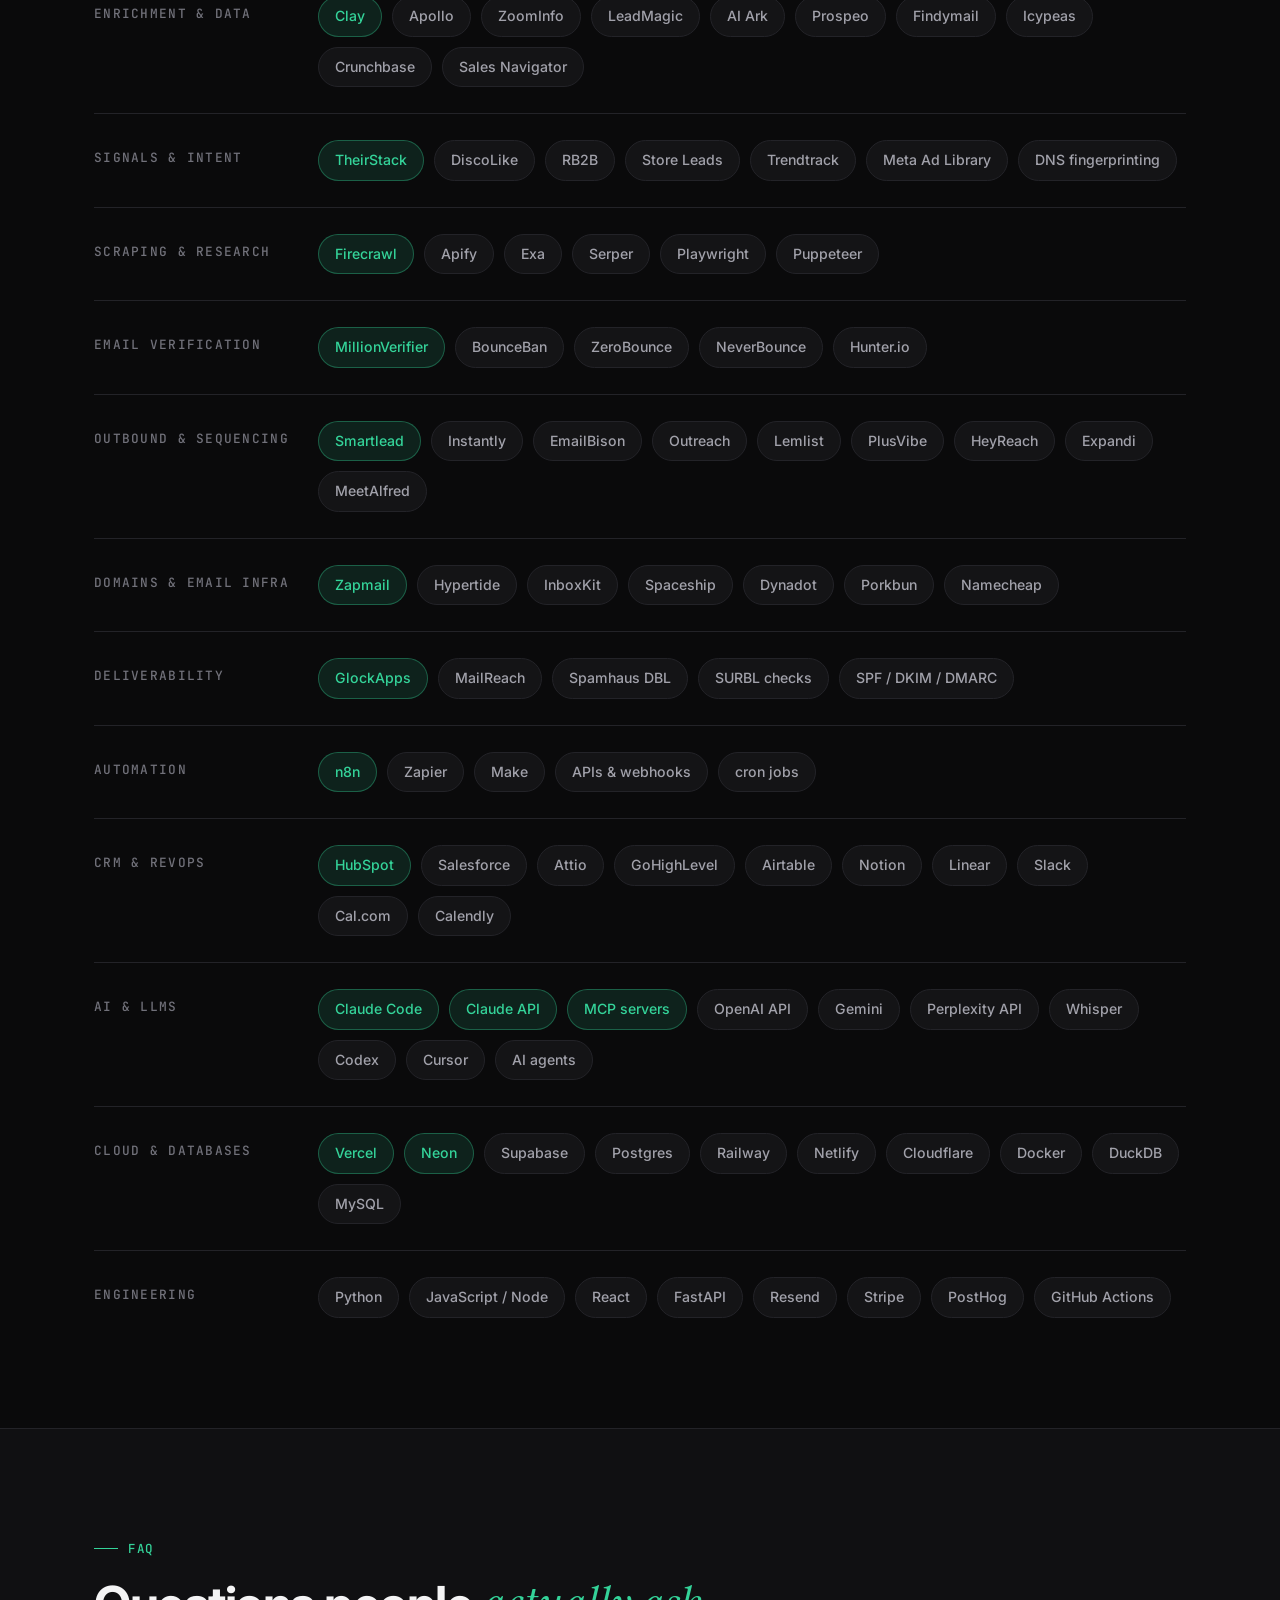
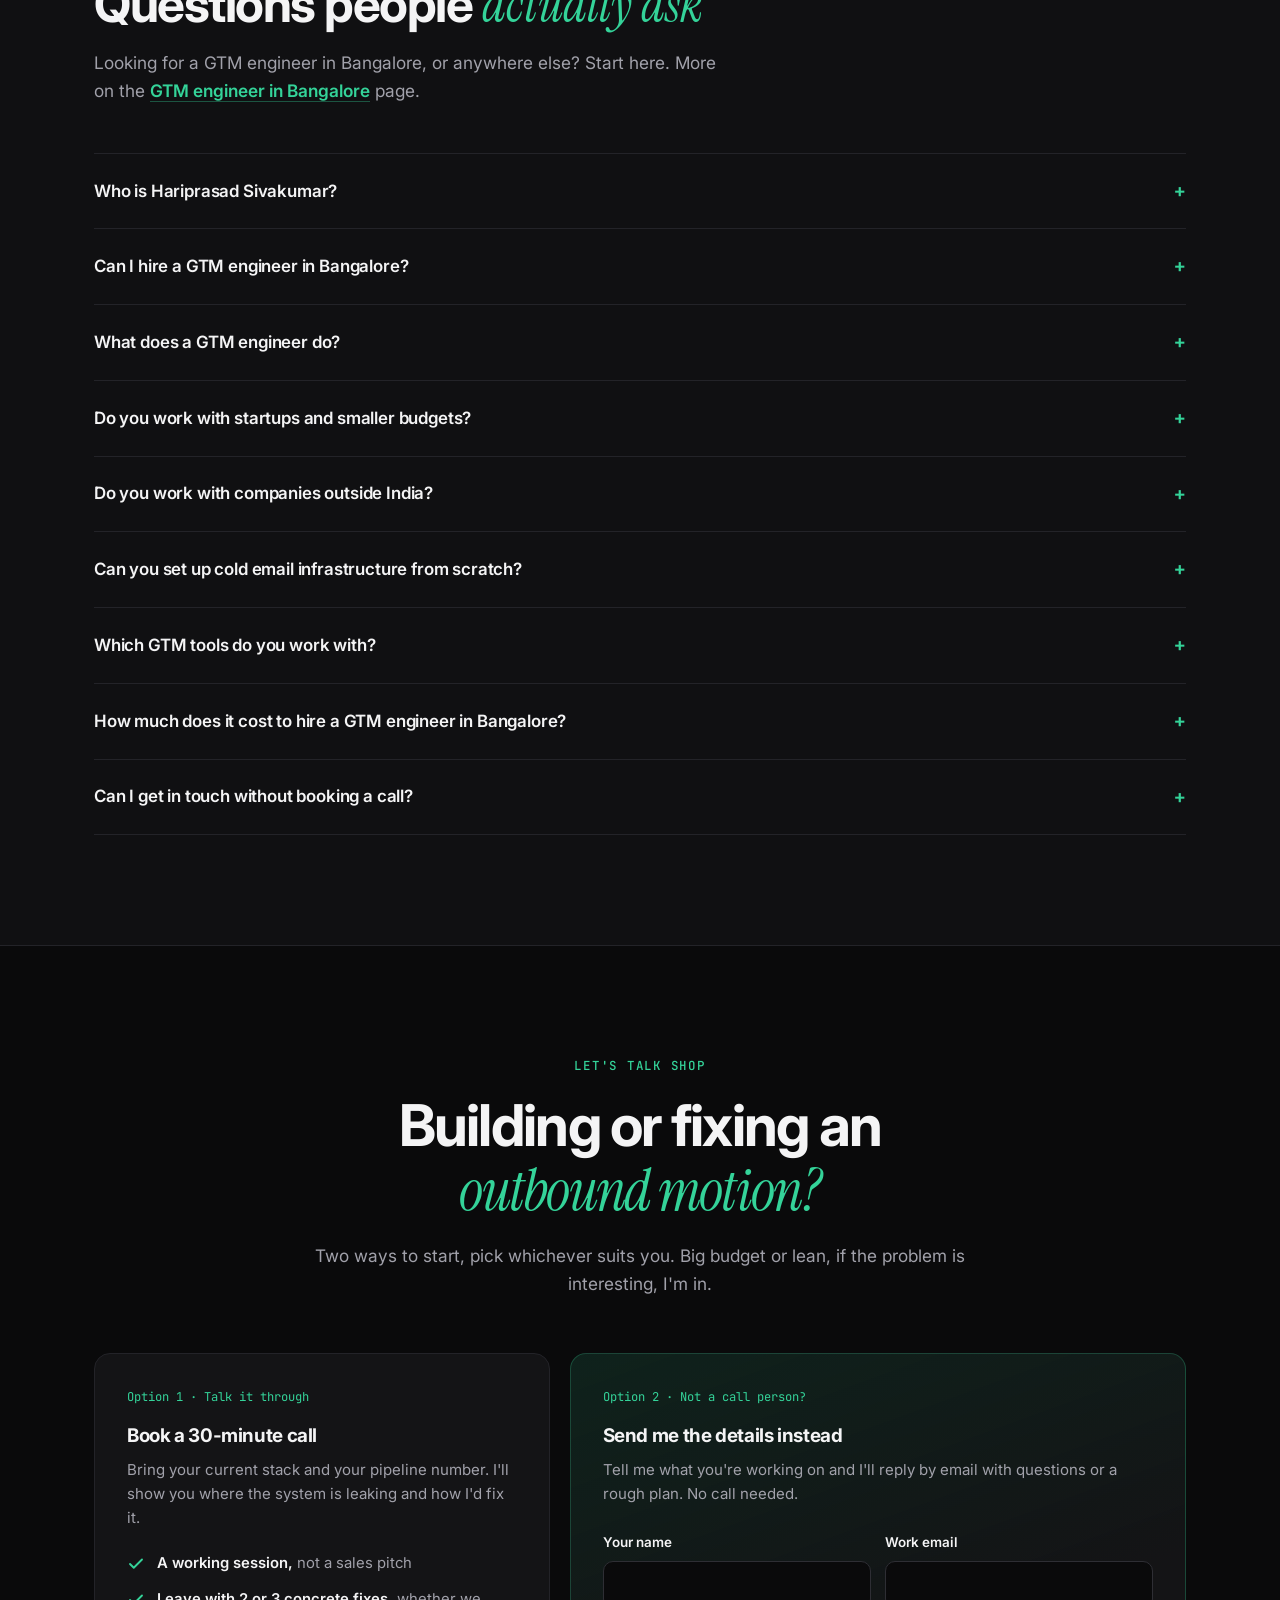
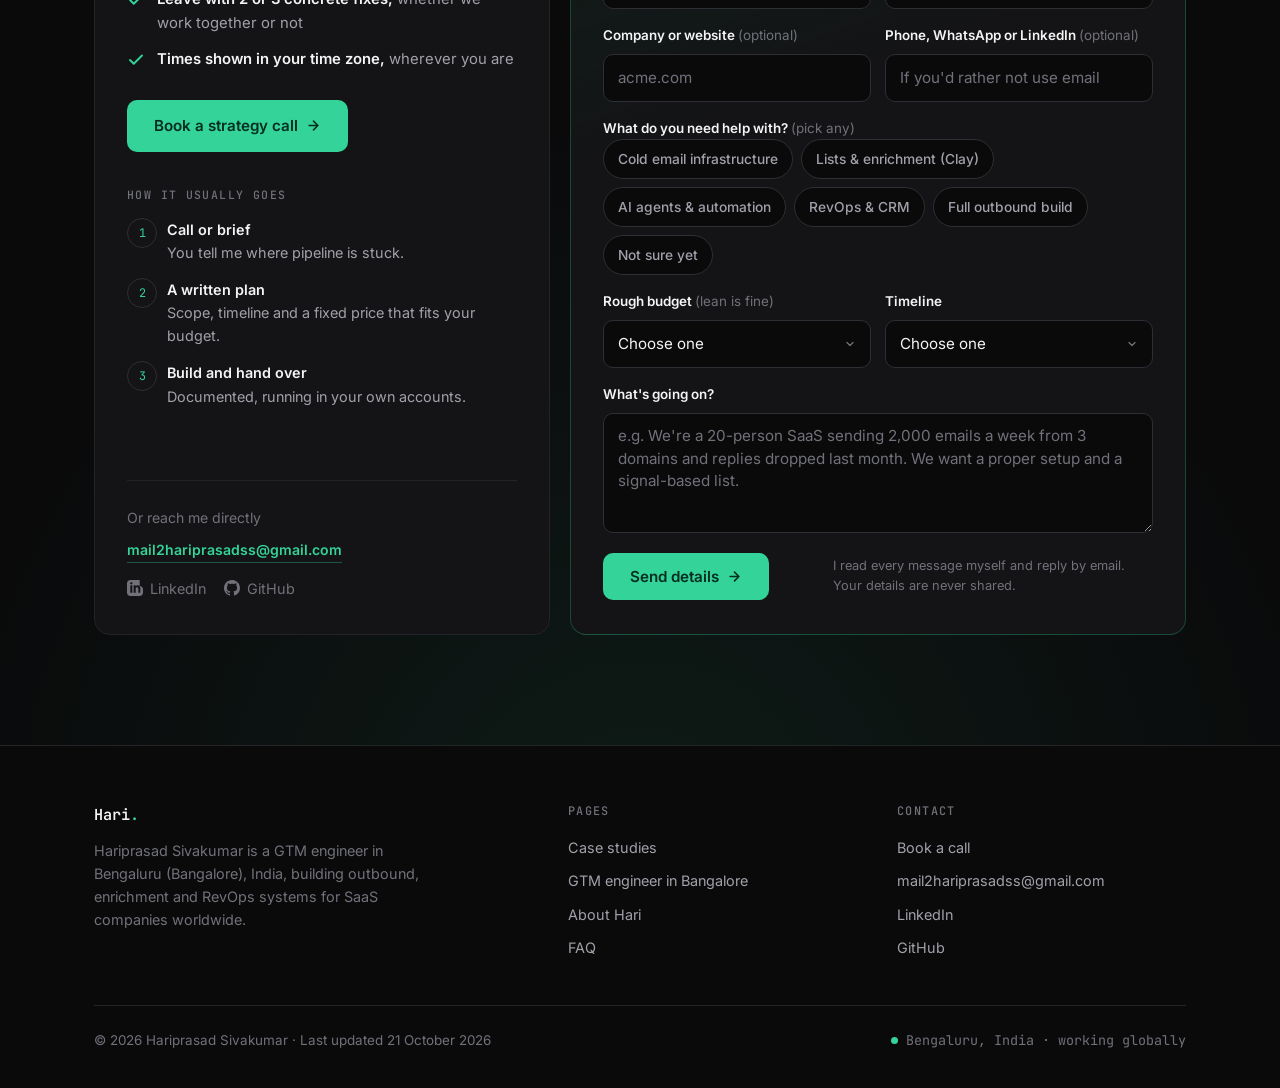
==== commit cdb9dcb9: "Add Bing Webmaster Tools verification Co-Authored-By: Claude Opus 5.5 <noreply@anthropic.com>" ====
--- a/index.html
+++ b/index.html
@@ -7,6 +7,7 @@
     <meta name="description" content="Hariprasad Sivakumar (Hari) is a GTM engineer in Bengaluru (Bangalore), India who has built outbound, enrichment and RevOps systems for 100+ SaaS companies worldwide: Clay, cold email infrastructure, AI agents and n8n automation.">
     <meta name="author" content="Hariprasad Sivakumar">
     <meta name="google-site-verification" content="VUjFsif1P0OfBGU2SEgv1dOfNmwT3NNuHStbRSu01Vc" />
+    <meta name="msvalidate.01" content="EE887DEC4102884D401A6D471257E4FB" />
     <link rel="canonical" href="https://www.hariprasadss.com/">
     <meta name="robots" content="index, follow, max-image-preview:large, max-snippet:-1">
     <meta name="theme-color" content="#0a0a0b">
